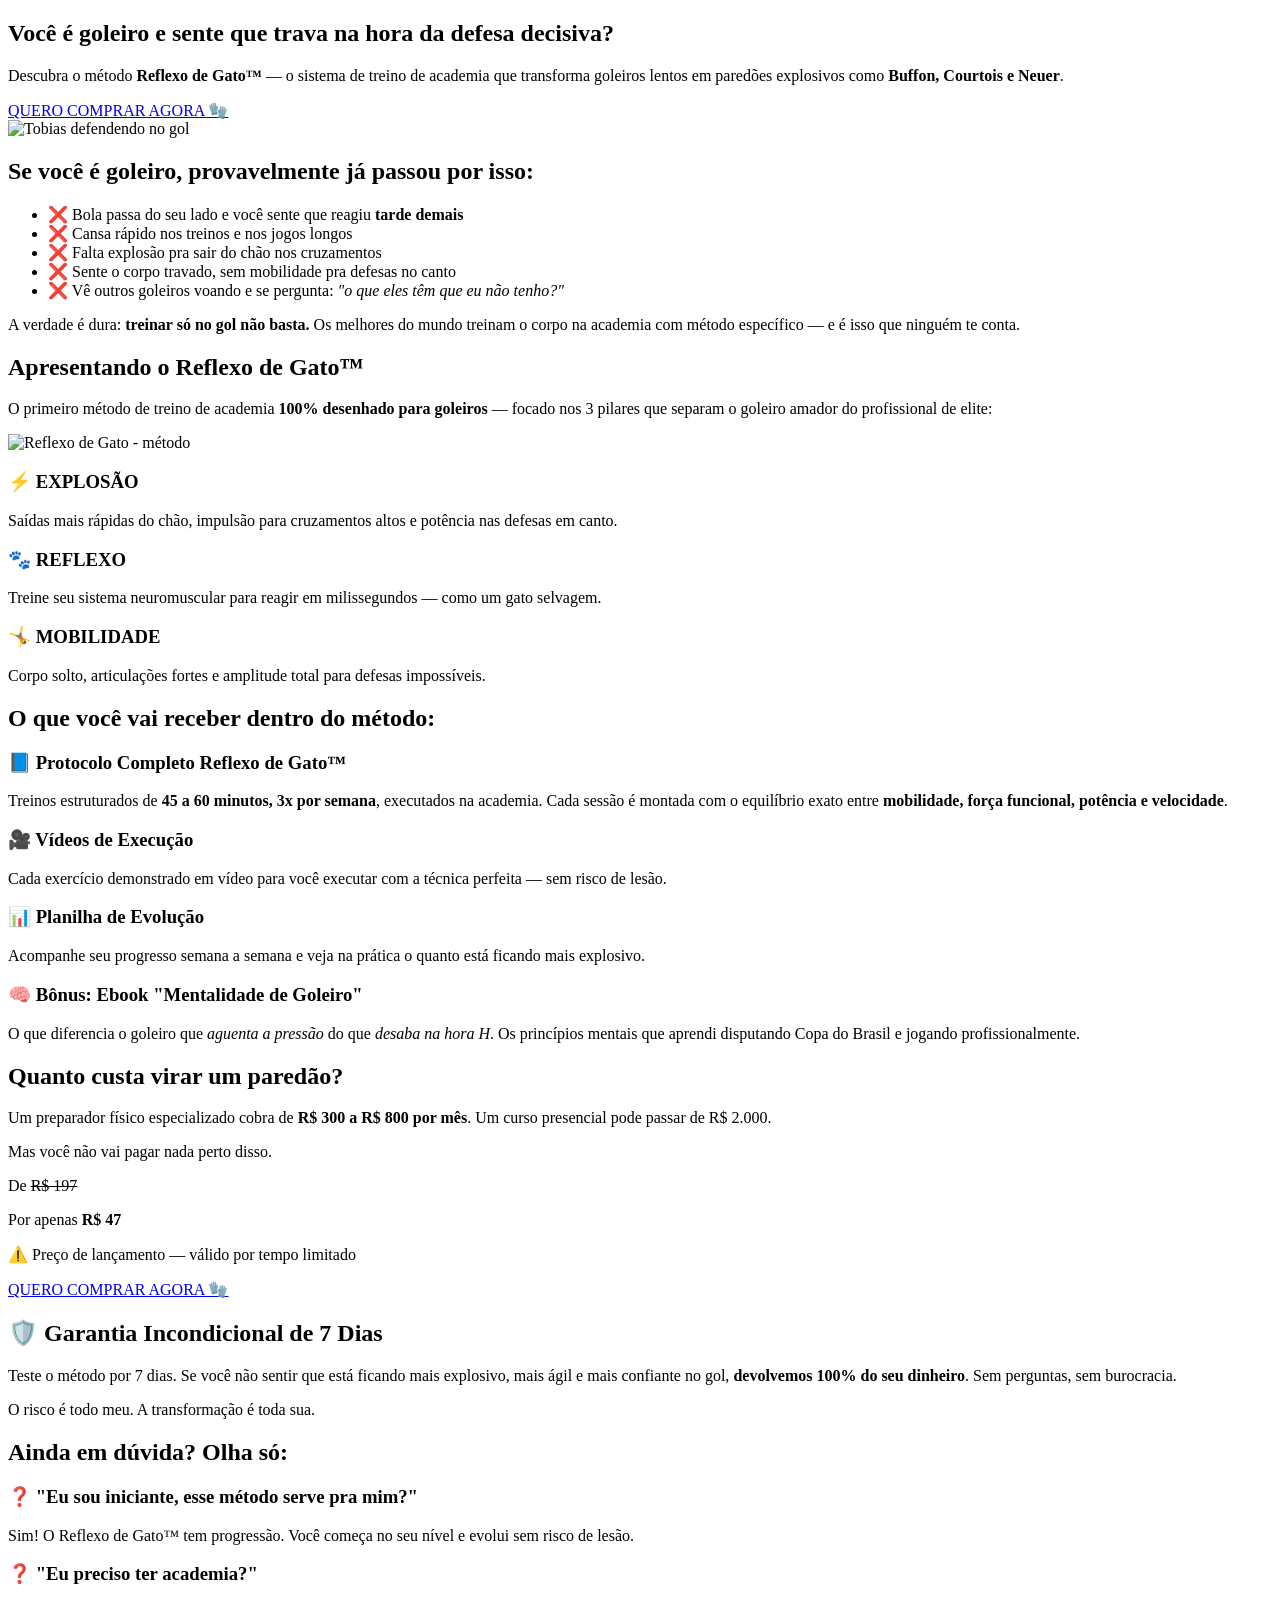
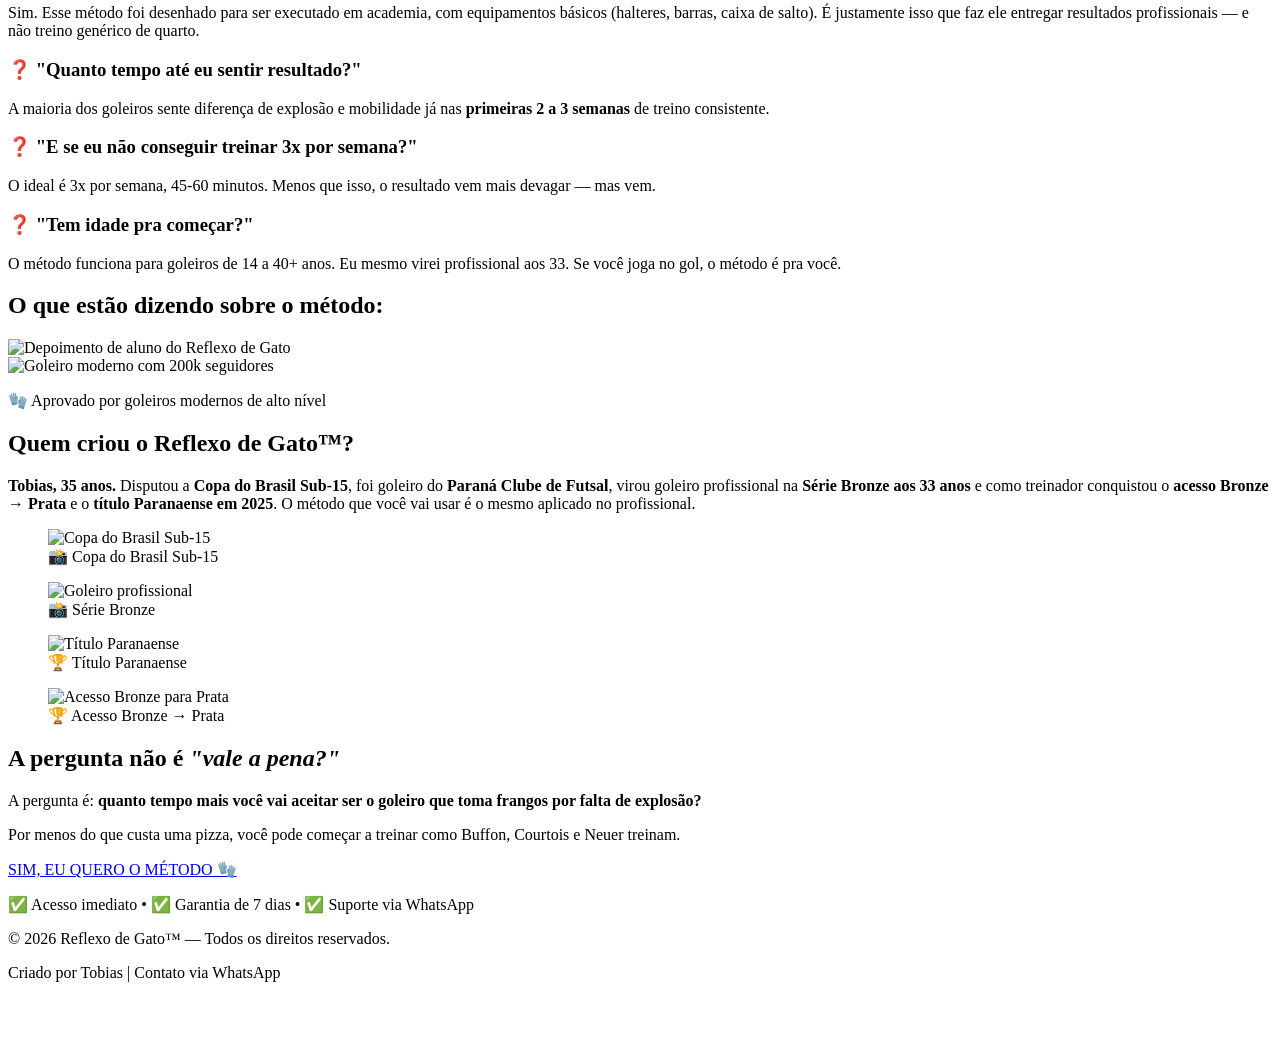
==== index.html @ d7099690 "Rename sitetobias/index.html to index.html" ====
<!DOCTYPE html>
<html lang="pt-BR">
<head>
    <meta charset="UTF-8">
    <meta name="viewport" content="width=device-width, initial-scale=1.0">

    <!-- ===== SEO BÁSICO ===== -->
    <title>Reflexo de Gato™ - Método para Goleiros</title>
    <meta name="description" content="Descubra o método Reflexo de Gato™ e transforme seu reflexo na hora da defesa. Treino para goleiros explosivos como Buffon, Courtois e Neuer. Comece agora!">
    <meta name="keywords" content="goleiro, treino de goleiro, reflexo de gato, defesa, futebol, treino para goleiros">
    <meta name="author" content="Tobias Goleiro">
    <link rel="canonical" href="https://tobiasgoleiro.com.br">

    <!-- ===== OPEN GRAPH (WhatsApp, Facebook, Instagram) ===== -->
    <meta property="og:type" content="website">
    <meta property="og:title" content="Você é goleiro e trava na hora da defesa decisiva?">
    <meta property="og:description" content="Método Reflexo de Gato™ — transforme goleiros lentos em paredões explosivos como Buffon, Courtois e Neuer.">
    <meta property="og:image" content="https://tobiasgoleiro.com.br/og-image.jpg">
    <meta property="og:url" content="https://tobiasgoleiro.com.br">
    <meta property="og:locale" content="pt_BR">

    <!-- ===== TWITTER CARD ===== -->
    <meta name="twitter:card" content="summary_large_image">
    <meta name="twitter:title" content="Você é goleiro e trava na hora da defesa decisiva?">
    <meta name="twitter:description" content="Método Reflexo de Gato™ — treino para goleiros explosivos.">
    <meta name="twitter:image" content="https://tobiasgoleiro.com.br/og-image.jpg">

    <!-- ===== ESTILO ===== -->
    <link rel="stylesheet" href="style.css">
</head>
<body>

    <!-- SEÇÃO 1: HERO / GANCHO PRINCIPAL -->
    <section class="hero">
        <div class="container">
            <div class="hero-conteudo">
                <div class="hero-texto">
                    <h1>Você é goleiro e sente que <span class="destaque">trava na hora da defesa decisiva?</span></h1>
                    <p class="subtitulo">Descubra o método <strong>Reflexo de Gato™</strong> — o sistema de treino de academia que transforma goleiros lentos em paredões explosivos como <strong>Buffon, Courtois e Neuer</strong>.</p>
                    <a href="#oferta" class="btn-cta-grande">QUERO COMPRAR AGORA 🧤</a>
                </div>
                <div class="hero-imagem">
                    <img src="imagens/tobiasdefendendo.jpg" alt="Tobias defendendo no gol" />
                </div>
            </div>
        </div>
    </section>

    <!-- SEÇÃO 2: DOR -->
    <section class="dor">
        <div class="container">
            <h2>Se você é goleiro, provavelmente já passou por isso:</h2>
            <ul class="lista-dor">
                <li>❌ Bola passa do seu lado e você sente que reagiu <strong>tarde demais</strong></li>
                <li>❌ Cansa rápido nos treinos e nos jogos longos</li>
                <li>❌ Falta explosão pra sair do chão nos cruzamentos</li>
                <li>❌ Sente o corpo travado, sem mobilidade pra defesas no canto</li>
                <li>❌ Vê outros goleiros voando e se pergunta: <em>"o que eles têm que eu não tenho?"</em></li>
            </ul>
            <p class="frase-impacto">A verdade é dura: <strong>treinar só no gol não basta.</strong> Os melhores do mundo treinam o corpo na academia com método específico — e é isso que ninguém te conta.</p>
        </div>
    </section>

    <!-- SEÇÃO 3: SOLUÇÃO / APRESENTAÇÃO DO MÉTODO -->
    <section class="solucao">
        <div class="container">
            <div class="solucao-grid">
                <div class="solucao-texto">
                    <h2>Apresentando o <span class="destaque">Reflexo de Gato™</span></h2>
                    <p class="lead">O primeiro método de treino de academia <strong>100% desenhado para goleiros</strong> — focado nos 3 pilares que separam o goleiro amador do profissional de elite:</p>
                </div>
                <div class="solucao-imagem">
                    <img src="imagens/reflexodegato.jpg" alt="Reflexo de Gato - método" />
                </div>
            </div>
            
            <div class="pilares">
                <div class="pilar">
                    <h3>⚡ EXPLOSÃO</h3>
                    <p>Saídas mais rápidas do chão, impulsão para cruzamentos altos e potência nas defesas em canto.</p>
                </div>
                <div class="pilar">
                    <h3>🐾 REFLEXO</h3>
                    <p>Treine seu sistema neuromuscular para reagir em milissegundos — como um gato selvagem.</p>
                </div>
                <div class="pilar">
                    <h3>🤸 MOBILIDADE</h3>
                    <p>Corpo solto, articulações fortes e amplitude total para defesas impossíveis.</p>
                </div>
            </div>
        </div>
    </section>

    <!-- SEÇÃO 4: O QUE VOCÊ VAI RECEBER -->
    <section class="oferta-conteudo">
        <div class="container">
            <h2>O que você vai receber dentro do método:</h2>
            <div class="lista-entrega">
                <div class="item-entrega">
                    <h3>📘 Protocolo Completo Reflexo de Gato™</h3>
                    <p>Treinos estruturados de <strong>45 a 60 minutos, 3x por semana</strong>, executados na academia. Cada sessão é montada com o equilíbrio exato entre <strong>mobilidade, força funcional, potência e velocidade</strong>.</p>
                </div>
                <div class="item-entrega">
                    <h3>🎥 Vídeos de Execução</h3>
                    <p>Cada exercício demonstrado em vídeo para você executar com a técnica perfeita — sem risco de lesão.</p>
                </div>
                <div class="item-entrega">
                    <h3>📊 Planilha de Evolução</h3>
                    <p>Acompanhe seu progresso semana a semana e veja na prática o quanto está ficando mais explosivo.</p>
                </div>
                <div class="item-entrega">
                    <h3>🧠 Bônus: Ebook "Mentalidade de Goleiro"</h3>
                    <p>O que diferencia o goleiro que <em>aguenta a pressão</em> do que <em>desaba na hora H</em>. Os princípios mentais que aprendi disputando Copa do Brasil e jogando profissionalmente.</p>
                </div>
            </div>
        </div>
    </section>

    <!-- SEÇÃO 5: OFERTA / PREÇO -->
    <section class="oferta" id="oferta">
        <div class="container">
            <h2>Quanto custa virar um <span class="destaque">paredão</span>?</h2>
            <p class="lead">Um preparador físico especializado cobra de <strong>R$ 300 a R$ 800 por mês</strong>. Um curso presencial pode passar de R$ 2.000.</p>
            <p class="lead">Mas você não vai pagar nada perto disso.</p>
            
            <div class="caixa-preco">
                <p class="preco-antigo">De <s>R$ 197</s></p>
                <p class="preco-atual">Por apenas <strong>R$ 47</strong></p>
                <p class="preco-detalhe">⚠️ Preço de lançamento — válido por tempo limitado</p>
                <a href="https://pay.hotmart.com/U105629103O?off=cwkll4um&checkoutMode=10" target="_blank" class="btn-cta-grande">QUERO COMPRAR AGORA 🧤</a>
            </div>
        </div>
    </section>

    <!-- SEÇÃO 6: GARANTIA -->
    <section class="garantia">
        <div class="container">
            <div class="selo-garantia">
                <h2>🛡️ Garantia Incondicional de 7 Dias</h2>
                <p>Teste o método por 7 dias. Se você não sentir que está ficando mais explosivo, mais ágil e mais confiante no gol, <strong>devolvemos 100% do seu dinheiro</strong>. Sem perguntas, sem burocracia.</p>
                <p class="frase-impacto">O risco é todo meu. A transformação é toda sua.</p>
            </div>
        </div>
    </section>

    <!-- SEÇÃO 7: OBJEÇÕES (FAQ) -->
    <section class="faq">
        <div class="container">
            <h2>Ainda em dúvida? Olha só:</h2>
            
            <div class="pergunta">
                <h3>❓ "Eu sou iniciante, esse método serve pra mim?"</h3>
                <p>Sim! O Reflexo de Gato™ tem progressão. Você começa no seu nível e evolui sem risco de lesão.</p>
            </div>

            <div class="pergunta">
                <h3>❓ "Eu preciso ter academia?"</h3>
                <p>Sim. Esse método foi desenhado para ser executado em academia, com equipamentos básicos (halteres, barras, caixa de salto). É justamente isso que faz ele entregar resultados profissionais — e não treino genérico de quarto.</p>
            </div>

            <div class="pergunta">
                <h3>❓ "Quanto tempo até eu sentir resultado?"</h3>
                <p>A maioria dos goleiros sente diferença de explosão e mobilidade já nas <strong>primeiras 2 a 3 semanas</strong> de treino consistente.</p>
            </div>

            <div class="pergunta">
                <h3>❓ "E se eu não conseguir treinar 3x por semana?"</h3>
                <p>O ideal é 3x por semana, 45-60 minutos. Menos que isso, o resultado vem mais devagar — mas vem.</p>
            </div>

            <div class="pergunta">
                <h3>❓ "Tem idade pra começar?"</h3>
                <p>O método funciona para goleiros de 14 a 40+ anos. Eu mesmo virei profissional aos 33. Se você joga no gol, o método é pra você.</p>
            </div>
        </div>
    </section>

    <!-- SEÇÃO 8: DEPOIMENTO -->
    <section class="depoimento">
        <div class="container">
            <h2>O que estão dizendo sobre o método:</h2>
            <div class="depoimento-imagem">
                <img src="imagens/depoimento.jpg" alt="Depoimento de aluno do Reflexo de Gato" />
            </div>

            <!-- GOLEIRO MODERNO (200k seguidores) -->
            <div class="goleiro-moderno">
                <img src="imagens/goleiromoderno.jpg" alt="Goleiro moderno com 200k seguidores" />
                <p class="goleiro-moderno-legenda">🧤 Aprovado por goleiros modernos de alto nível</p>
            </div>
        </div>
    </section>

    <!-- SEÇÃO 9: SOBRE (COMPACTO) -->
    <section class="sobre-compacto">
        <div class="container">
            <h2>Quem criou o <span class="destaque">Reflexo de Gato™</span>?</h2>
            <p class="lead-sobre">
                <strong>Tobias, 35 anos.</strong> Disputou a <strong>Copa do Brasil Sub-15</strong>, foi goleiro do 
                <strong>Paraná Clube de Futsal</strong>, virou goleiro profissional na <strong>Série Bronze aos 33 anos</strong> 
                e como treinador conquistou o <strong>acesso Bronze → Prata</strong> e o <strong>título Paranaense em 2025</strong>. 
                O método que você vai usar é o mesmo aplicado no profissional.
            </p>

            <div class="galeria-compacta">
                <figure>
                    <img src="imagens/copadobrasil.jpg" alt="Copa do Brasil Sub-15" />
                    <figcaption>📸 Copa do Brasil Sub-15</figcaption>
                </figure>
                <figure>
                    <img src="imagens/tobiasprofissional.jpg" alt="Goleiro profissional" />
                    <figcaption>📸 Série Bronze</figcaption>
                </figure>
                <figure>
                    <img src="imagens/tituloparanaensecomotreinador.jpg" alt="Título Paranaense" />
                    <figcaption>🏆 Título Paranaense</figcaption>
                </figure>
                <figure>
                    <img src="imagens/trofeuacesso.jpg" alt="Acesso Bronze para Prata" />
                    <figcaption>🏆 Acesso Bronze → Prata</figcaption>
                </figure>
            </div>
        </div>
    </section>

    <!-- SEÇÃO 10: CTA FINAL -->
    <section class="cta-final">
        <div class="container">
            <h2>A pergunta não é <em>"vale a pena?"</em></h2>
            <p class="lead">A pergunta é: <strong>quanto tempo mais você vai aceitar ser o goleiro que toma frangos por falta de explosão?</strong></p>
            <p class="lead">Por menos do que custa uma pizza, você pode começar a treinar como Buffon, Courtois e Neuer treinam.</p>
            <a href="https://pay.hotmart.com/U105629103O?off=cwkll4um&checkoutMode=10" target="_blank" class="btn-cta-grande">SIM, EU QUERO O MÉTODO 🧤</a>
            <p class="aviso-final">✅ Acesso imediato • ✅ Garantia de 7 dias • ✅ Suporte via WhatsApp</p>
        </div>
    </section>

    <!-- RODAPÉ -->
    <footer>
        <div class="container">
            <p>© 2026 Reflexo de Gato™ — Todos os direitos reservados.</p>
            <p>Criado por Tobias | Contato via WhatsApp</p>
        </div>
    </footer>

    <!-- BOTÃO FLUTUANTE WHATSAPP -->
    <a href="https://wa.me/5543996090846?text=Ol%C3%A1%20Tobias!%20Tenho%20interesse%20no%20m%C3%A9todo%20Reflexo%20de%20Gato%E2%84%A2%20e%20quero%20tirar%20uma%20d%C3%BAvida." target="_blank" class="whatsapp-flutuante" aria-label="Fale conosco no WhatsApp">
        <svg xmlns="http://www.w3.org/2000/svg" viewBox="0 0 24 24" width="32" height="32" fill="white">
            <path d="M12.04 2c-5.46 0-9.91 4.45-9.91 9.91 0 1.75.46 3.45 1.32 4.95L2.05 22l5.25-1.38c1.45.79 3.08 1.21 4.74 1.21 5.46 0 9.91-4.45 9.91-9.91 0-2.65-1.03-5.14-2.9-7.01A9.816 9.816 0 0 0 12.04 2m.01 1.67c2.2 0 4.26.86 5.82 2.42a8.225 8.225 0 0 1 2.41 5.83c0 4.54-3.7 8.23-8.24 8.23-1.48 0-2.93-.39-4.19-1.15l-.3-.17-3.12.82.83-3.04-.2-.32a8.188 8.188 0 0 1-1.26-4.38c.01-4.54 3.7-8.24 8.25-8.24M8.53 7.33c-.16 0-.43.06-.66.31-.22.25-.87.86-.87 2.07 0 1.22.89 2.39 1 2.56.14.17 1.76 2.67 4.25 3.73.59.27 1.05.42 1.41.53.59.19 1.13.16 1.56.1.48-.07 1.46-.6 1.67-1.18.21-.58.21-1.07.15-1.18-.07-.1-.23-.16-.48-.27-.25-.14-1.47-.74-1.69-.82-.23-.08-.37-.12-.56.12-.16.25-.64.81-.78.97-.15.17-.29.19-.53.07-.26-.13-1.06-.39-2-1.23-.74-.66-1.23-1.47-1.38-1.72-.12-.24-.01-.39.11-.5.11-.11.27-.29.37-.44.13-.14.17-.25.25-.41.08-.17.04-.31-.02-.43-.06-.11-.56-1.35-.77-1.84-.2-.48-.4-.42-.56-.43-.14 0-.3-.01-.47-.01z"/>
        </svg>
    </a>

    <script src="script.js"></script>
</body>
</html>
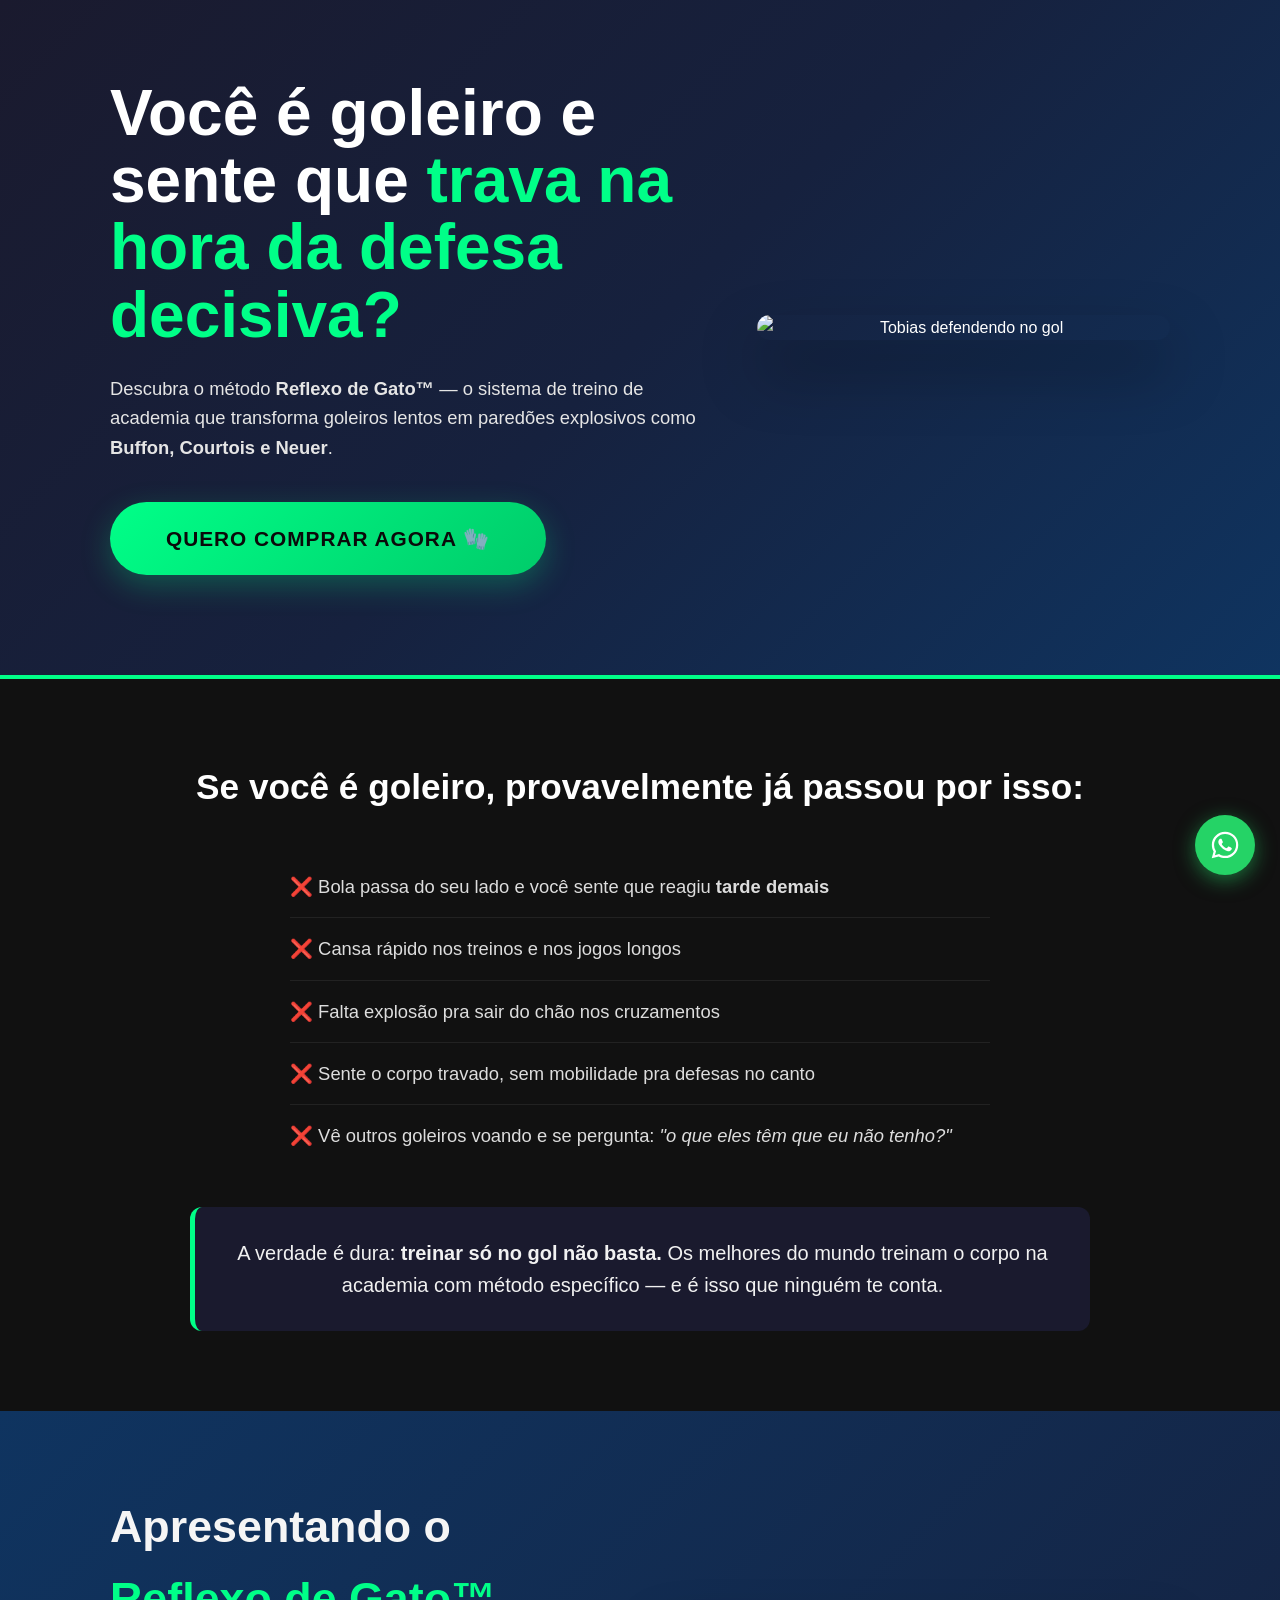
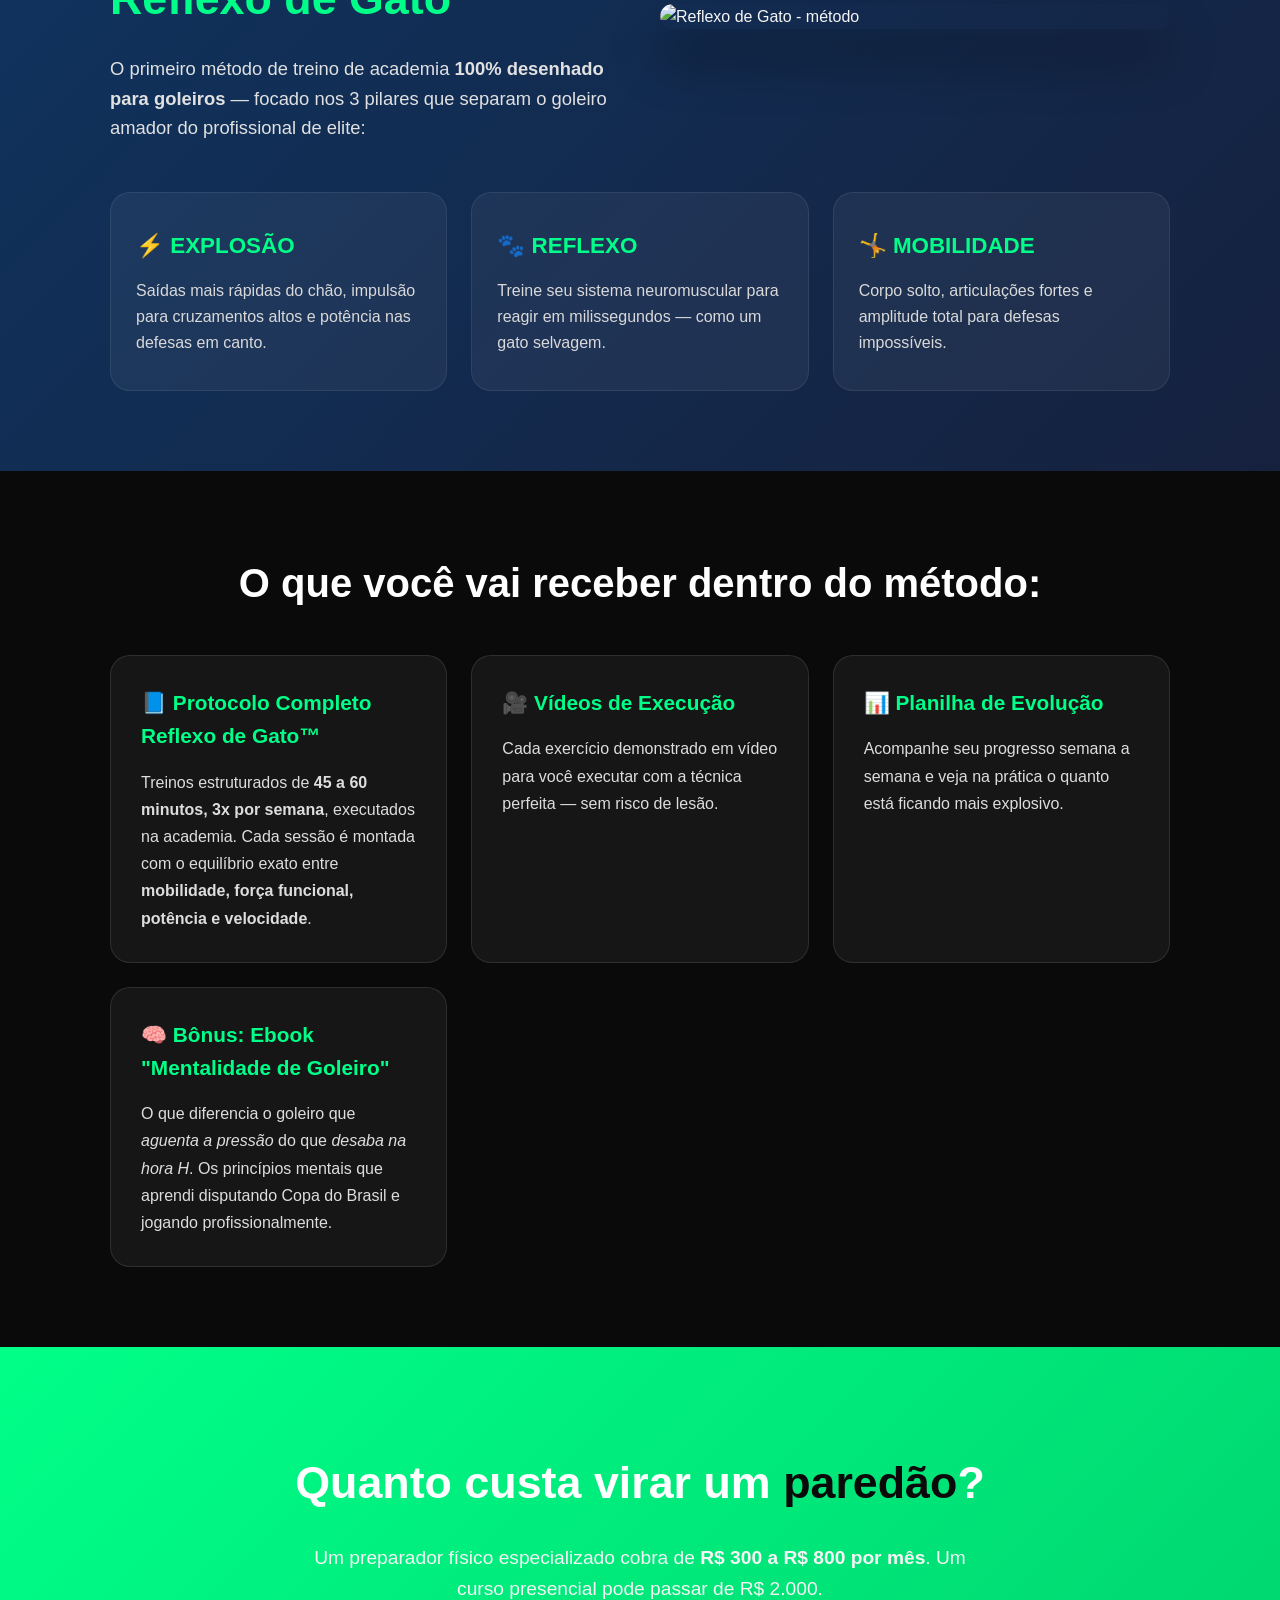
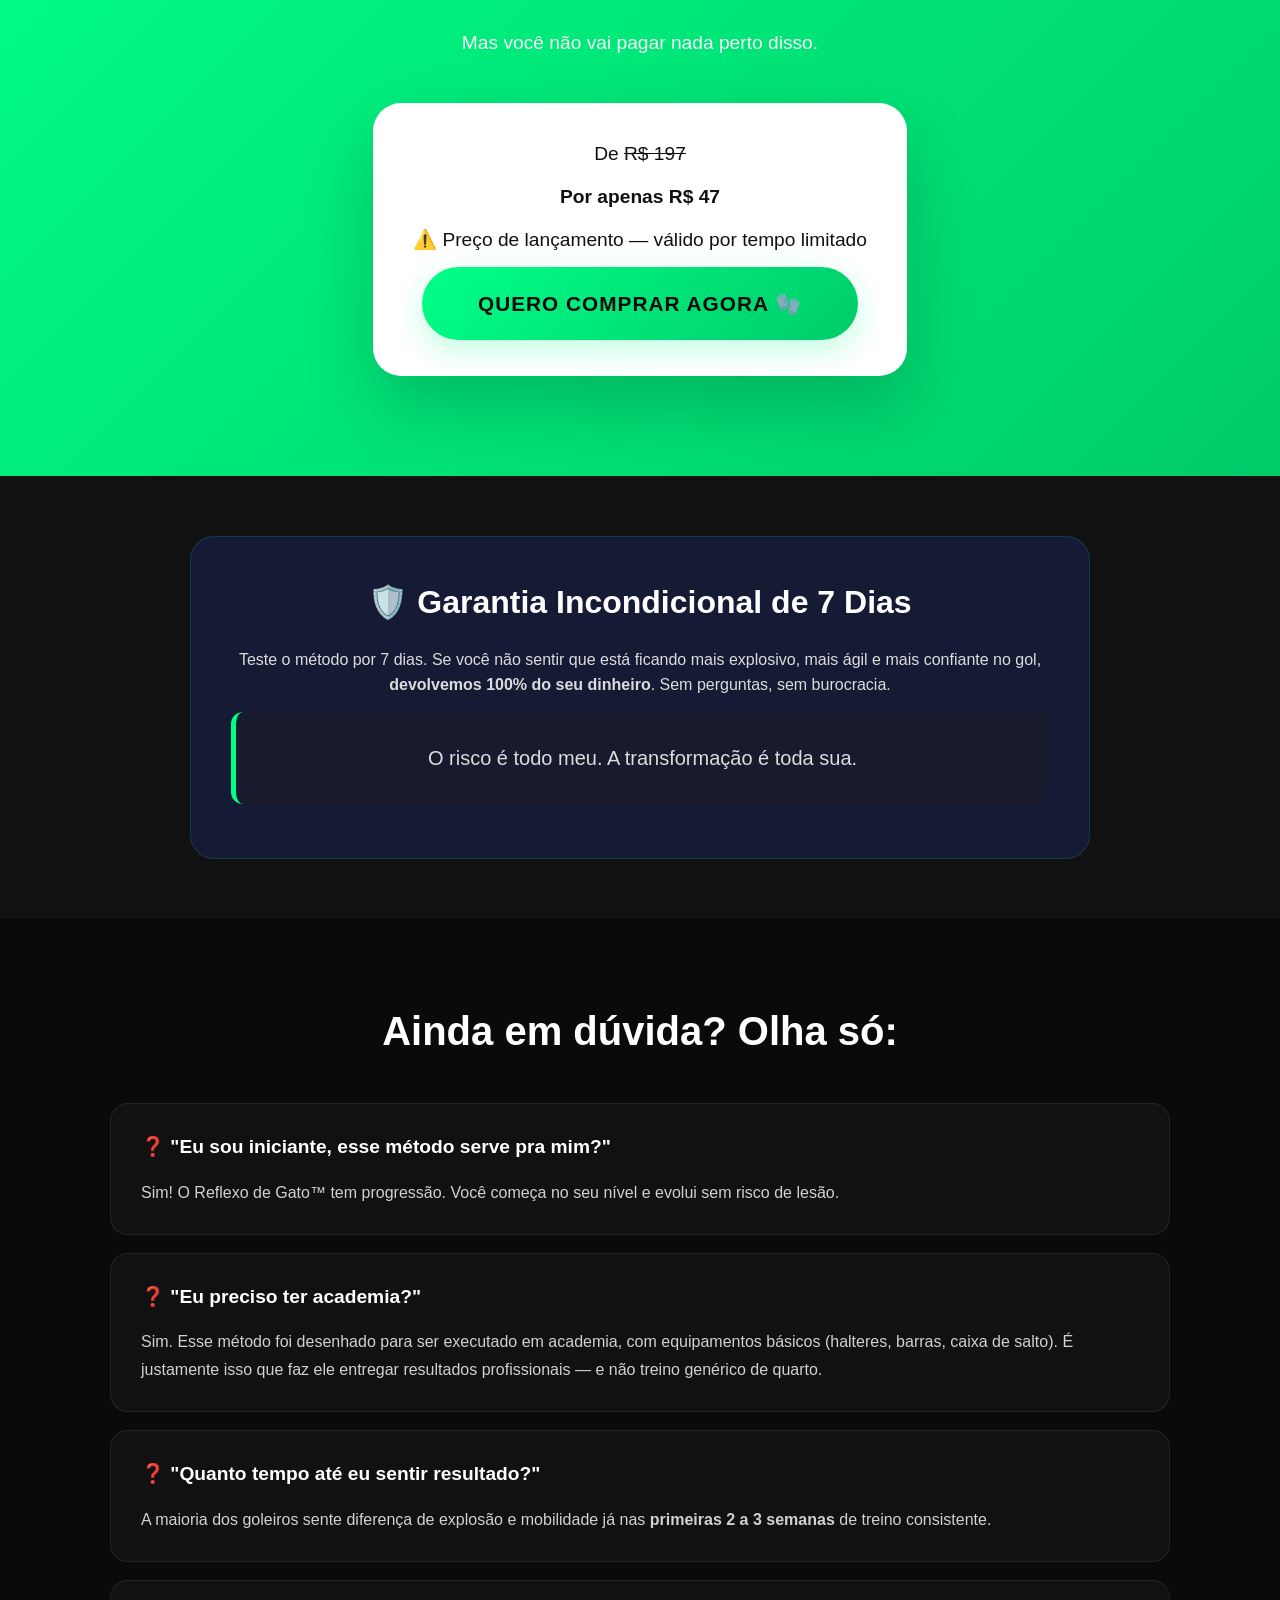
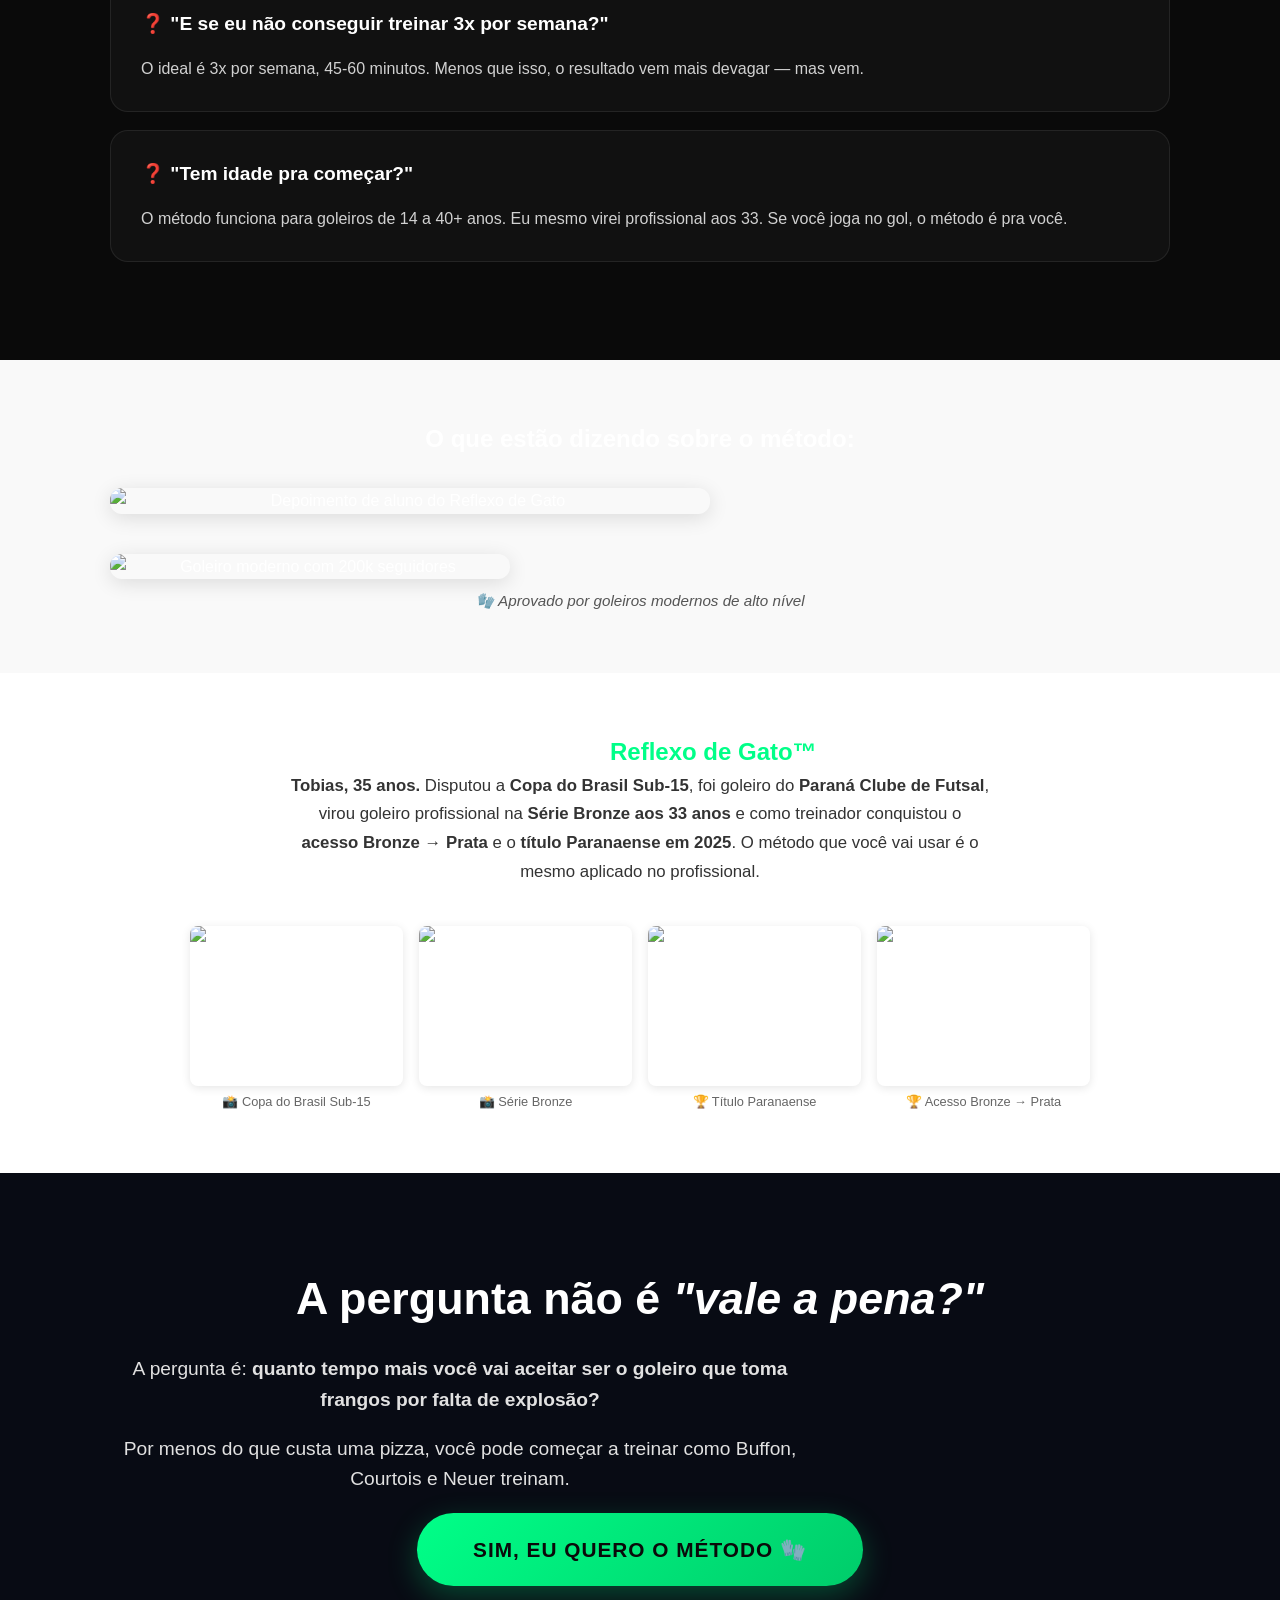
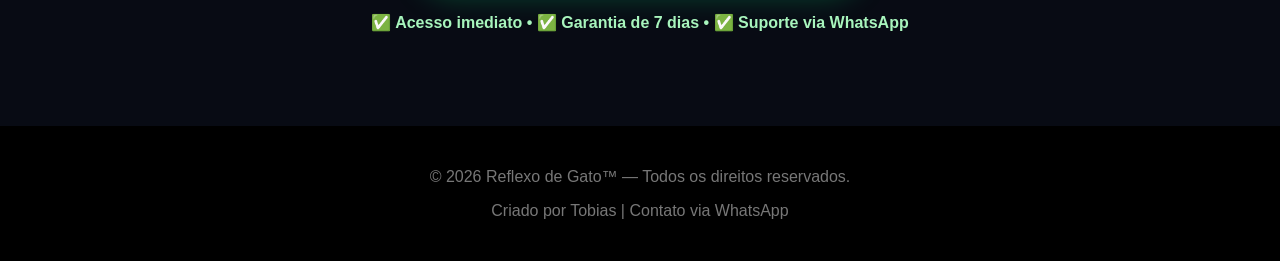
==== commit a9b2a414: "Fix HTML encoding issues in index.html" ====
--- a/index.html
+++ b/index.html
@@ -40,7 +40,7 @@
                     <a href="#oferta" class="btn-cta-grande">QUERO COMPRAR AGORA 🧤</a>
                 </div>
                 <div class="hero-imagem">
-                    <img src="imagens/tobiasdefendendo.jpg" alt="Tobias defendendo no gol" />
+                    <img src="./imagens/tobiasdefendendo.jpg" alt="Tobias defendendo no gol" />
                 </div>
             </div>
         </div>
@@ -70,7 +70,7 @@
                     <p class="lead">O primeiro método de treino de academia <strong>100% desenhado para goleiros</strong> — focado nos 3 pilares que separam o goleiro amador do profissional de elite:</p>
                 </div>
                 <div class="solucao-imagem">
-                    <img src="imagens/reflexodegato.jpg" alt="Reflexo de Gato - método" />
+                    <img src="./imagens/reflexodegato.jpg" alt="Reflexo de Gato - método" />
                 </div>
             </div>
             
@@ -180,12 +180,12 @@
         <div class="container">
             <h2>O que estão dizendo sobre o método:</h2>
             <div class="depoimento-imagem">
-                <img src="imagens/depoimento.jpg" alt="Depoimento de aluno do Reflexo de Gato" />
+                <img src="./imagens/depoimento.jpg" alt="Depoimento de aluno do Reflexo de Gato" />
             </div>
 
             <!-- GOLEIRO MODERNO (200k seguidores) -->
             <div class="goleiro-moderno">
-                <img src="imagens/goleiromoderno.jpg" alt="Goleiro moderno com 200k seguidores" />
+                <img src="./imagens/goleiromoderno.jpg" alt="Goleiro moderno com 200k seguidores" />
                 <p class="goleiro-moderno-legenda">🧤 Aprovado por goleiros modernos de alto nível</p>
             </div>
         </div>
@@ -204,19 +204,19 @@
 
             <div class="galeria-compacta">
                 <figure>
-                    <img src="imagens/copadobrasil.jpg" alt="Copa do Brasil Sub-15" />
+                    <img src="./imagens/copadobrasil.jpg" alt="Copa do Brasil Sub-15" />
                     <figcaption>📸 Copa do Brasil Sub-15</figcaption>
                 </figure>
                 <figure>
-                    <img src="imagens/tobiasprofissional.jpg" alt="Goleiro profissional" />
+                    <img src="./imagens/tobiasprofissional.jpg" alt="Goleiro profissional" />
                     <figcaption>📸 Série Bronze</figcaption>
                 </figure>
                 <figure>
-                    <img src="imagens/tituloparanaensecomotreinador.jpg" alt="Título Paranaense" />
+                    <img src="./imagens/tituloparanaensecomotreinador.jpg" alt="Título Paranaense" />
                     <figcaption>🏆 Título Paranaense</figcaption>
                 </figure>
                 <figure>
-                    <img src="imagens/trofeuacesso.jpg" alt="Acesso Bronze para Prata" />
+                    <img src="./imagens/trofeuacesso.jpg" alt="Acesso Bronze para Prata" />
                     <figcaption>🏆 Acesso Bronze → Prata</figcaption>
                 </figure>
             </div>
@@ -252,3 +252,5 @@
     <script src="script.js"></script>
 </body>
 </html>
+</body>
+</html>
--- a/style.css
+++ b/style.css
@@ -0,0 +1,946 @@
+/* RESET E BASE */
+* {
+    margin: 0;
+    padding: 0;
+    box-sizing: border-box;
+}
+
+html {
+    scroll-behavior: smooth;
+}
+
+body {
+    font-family: 'Segoe UI', Tahoma, Geneva, Verdana, sans-serif;
+    line-height: 1.6;
+    color: #ffffff;
+    background: #0a0a0a;
+}
+
+img {
+    max-width: 100%;
+    display: block;
+}
+
+.container {
+    max-width: 1100px;
+    margin: 0 auto;
+    padding: 0 20px;
+}
+
+.destaque {
+    color: #00ff88;
+}
+
+.lead,
+.lead-sobre,
+.subtitulo,
+.frase-impacto,
+.oferta-texto {
+    color: #e0e0e0;
+}
+
+a {
+    color: inherit;
+}
+
+/* HERO */
+.hero {
+    background: linear-gradient(135deg, #1a1a2e 0%, #16213e 50%, #0f3460 100%);
+    padding: 80px 0 100px;
+    border-bottom: 4px solid #00ff88;
+}
+
+.hero-conteudo {
+    display: grid;
+    grid-template-columns: 1.25fr 0.85fr;
+    gap: 40px;
+    align-items: center;
+}
+
+.hero-texto {
+    text-align: left;
+}
+
+.hero h1 {
+    font-size: clamp(2.5rem, 5vw, 4.5rem);
+    margin-bottom: 25px;
+    line-height: 1.05;
+    font-weight: 800;
+}
+
+.subtitulo {
+    font-size: 1.15rem;
+    margin-bottom: 40px;
+    max-width: 760px;
+    color: #e5e5e5;
+}
+
+.hero-imagem {
+    text-align: center;
+}
+
+.hero-imagem img {
+    border-radius: 24px;
+    box-shadow: 0 30px 60px rgba(0, 0, 0, 0.35);
+}
+
+.btn-cta,
+.btn-cta-grande {
+    display: inline-block;
+    background: linear-gradient(135deg, #00ff88 0%, #00cc6a 100%);
+    color: #0a0a0a;
+    padding: 18px 48px;
+    font-size: 1.15rem;
+    font-weight: 800;
+    text-decoration: none;
+    border-radius: 50px;
+    text-transform: uppercase;
+    letter-spacing: 1px;
+    transition: transform 0.3s ease, box-shadow 0.3s ease;
+    box-shadow: 0 10px 30px rgba(0, 255, 136, 0.25);
+}
+
+.btn-cta:hover,
+.btn-cta-grande:hover {
+    transform: translateY(-3px);
+    box-shadow: 0 15px 40px rgba(0, 255, 136, 0.4);
+}
+
+.btn-cta-grande {
+    font-size: 1.3rem;
+    padding: 20px 56px;
+}
+
+/* DOR */
+.dor {
+    background: #111;
+    padding: 80px 0;
+}
+
+.dor h2 {
+    font-size: 2.2rem;
+    text-align: center;
+    margin-bottom: 40px;
+    color: #ffffff;
+}
+
+.lista-dor {
+    list-style: none;
+    max-width: 700px;
+    margin: 0 auto 40px;
+    color: #ddd;
+}
+
+.lista-dor li {
+    font-size: 1.15rem;
+    padding: 16px 0;
+    border-bottom: 1px solid #222;
+}
+
+.lista-dor li:last-child {
+    border-bottom: none;
+}
+
+.frase-impacto {
+    text-align: center;
+    font-size: 1.25rem;
+    background: #1a1a2e;
+    padding: 30px;
+    border-left: 5px solid #00ff88;
+    border-radius: 12px;
+    max-width: 900px;
+    margin: 0 auto;
+    color: #f1f1f1;
+}
+
+/* SOLUÇÃO */
+.solucao {
+    background: linear-gradient(135deg, #0f3460 0%, #16213e 100%);
+    padding: 80px 0;
+    color: #f5f5f5;
+}
+
+.solucao-grid {
+    display: grid;
+    grid-template-columns: 1fr 1fr;
+    gap: 40px;
+    align-items: center;
+    margin-bottom: 50px;
+}
+
+.solucao-texto h2 {
+    font-size: 2.8rem;
+    margin-bottom: 20px;
+}
+
+.lead {
+    font-size: 1.15rem;
+    max-width: 700px;
+    color: #e1e1e1;
+}
+
+.oferta .lead {
+    margin: 0 auto 24px;
+    text-align: center;
+}
+
+.oferta .lead:last-of-type {
+    margin-bottom: 44px;
+}
+
+.solucao-imagem img {
+    border-radius: 24px;
+    box-shadow: 0 30px 50px rgba(0, 0, 0, 0.35);
+}
+
+.pilares {
+    display: grid;
+    grid-template-columns: repeat(auto-fit, minmax(240px, 1fr));
+    gap: 24px;
+}
+
+.pilar {
+    background: rgba(255, 255, 255, 0.05);
+    padding: 35px 25px;
+    border-radius: 20px;
+    border: 1px solid rgba(255, 255, 255, 0.08);
+    transition: transform 0.3s ease, border-color 0.3s ease;
+}
+
+.pilar:hover {
+    transform: translateY(-8px);
+    border-color: #00ff88;
+}
+
+.pilar h3 {
+    font-size: 1.4rem;
+    color: #00ff88;
+    margin-bottom: 14px;
+}
+
+.pilar p {
+    color: #d9d9d9;
+    font-size: 1rem;
+}
+
+/* SOBRE */
+.sobre {
+    padding: 80px 0;
+}
+
+.sobre h2 {
+    font-size: 2.5rem;
+    text-align: center;
+    margin-bottom: 40px;
+}
+
+.sobre-topo {
+    display: grid;
+    grid-template-columns: 200px 1fr;
+    gap: 26px;
+    align-items: center;
+    margin-bottom: 40px;
+}
+
+.foto-perfil {
+    width: 100%;
+    border-radius: 22px;
+    box-shadow: 0 25px 50px rgba(0, 0, 0, 0.25);
+}
+
+.lead-sobre {
+    font-size: 1.2rem;
+    color: #e5e5e5;
+}
+
+.sobre p {
+    color: #e0e0e0;
+    margin-bottom: 26px;
+    font-size: 1rem;
+}
+
+.foto-contexto {
+    margin-bottom: 24px;
+    max-width: 540px;
+    margin-left: auto;
+    margin-right: auto;
+}
+
+.foto-contexto img {
+    width: 100%;
+    max-width: 540px;
+    display: block;
+    border-radius: 16px;
+}
+
+.foto-contexto figcaption {
+    margin-top: 10px;
+    color: #bbb;
+    font-size: 0.95rem;
+    text-align: center;
+}
+
+.galeria-varzea {
+    display: grid;
+    grid-template-columns: repeat(auto-fit, minmax(240px, 1fr));
+    gap: 20px;
+    margin-top: 20px;
+}
+
+/* AUTORIDADE */
+.autoridade-treinador {
+    background: #0f1630;
+    padding: 80px 0;
+}
+
+.treinador-grid {
+    display: grid;
+    grid-template-columns: 1fr 1fr;
+    gap: 40px;
+    align-items: center;
+}
+
+.treinador-imagem img {
+    border-radius: 24px;
+    box-shadow: 0 25px 50px rgba(0, 0, 0, 0.3);
+}
+
+.treinador-texto h2 {
+    font-size: 2.5rem;
+    line-height: 1.1;
+    margin-bottom: 20px;
+}
+
+.treinador-texto p {
+    font-size: 1.1rem;
+    color: #e3e3e3;
+}
+
+/* OFERTA CONTEÚDO */
+.oferta-conteudo {
+    padding: 80px 0;
+}
+
+.oferta-conteudo h2 {
+    font-size: 2.5rem;
+    text-align: center;
+    margin-bottom: 40px;
+}
+
+.lista-entrega {
+    display: grid;
+    grid-template-columns: repeat(auto-fit, minmax(260px, 1fr));
+    gap: 24px;
+}
+
+.item-entrega {
+    background: rgba(255, 255, 255, 0.05);
+    padding: 30px;
+    border-radius: 20px;
+    border: 1px solid rgba(255, 255, 255, 0.1);
+}
+
+.item-entrega h3 {
+    font-size: 1.3rem;
+    margin-bottom: 16px;
+    color: #00ff88;
+}
+
+.item-entrega p {
+    color: #ddd;
+    line-height: 1.7;
+}
+
+/* OFERTA */
+.oferta {
+    background: linear-gradient(135deg, #00ff88 0%, #00cc6a 100%);
+    padding: 100px 0;
+    text-align: center;
+    color: #ffffff;
+}
+
+.oferta h2 {
+    font-size: 2.8rem;
+    margin-bottom: 24px;
+    color: #ffffff;
+}
+
+.oferta .destaque {
+    color: #0a0a0a;
+}
+
+.oferta p {
+    font-size: 1.2rem;
+    color: #f5f5f5;
+    margin-bottom: 18px;
+    text-align: center;
+}
+
+.caixa-preco {
+    display: inline-flex;
+    flex-direction: column;
+    align-items: center;
+    gap: 12px;
+    background: #ffffff;
+    color: #0a0a0a;
+    padding: 36px 40px;
+    border-radius: 28px;
+    box-shadow: 0 30px 70px rgba(0, 0, 0, 0.18);
+    text-align: center;
+}
+
+.caixa-preco p {
+    color: #111;
+    margin: 0;
+    text-align: center;
+}
+
+.preco-antigo {
+    font-size: 1rem;
+    color: #555;
+}
+
+.preco-atual {
+    font-size: 2.5rem;
+    font-weight: 800;
+    color: #111;
+}
+
+.preco-detalhe {
+    font-size: 0.95rem;
+    color: #444;
+}
+
+.garantia {
+    padding: 60px 0;
+    background: #111;
+}
+
+.selo-garantia {
+    max-width: 900px;
+    margin: 0 auto;
+    text-align: center;
+    background: #161b35;
+    padding: 40px;
+    border-radius: 24px;
+    border: 1px solid rgba(0, 255, 136, 0.14);
+}
+
+.selo-garantia h2 {
+    font-size: 2rem;
+    margin-bottom: 18px;
+}
+
+.selo-garantia p {
+    color: #dcdcdc;
+    margin-bottom: 14px;
+}
+
+/* FAQ */
+.faq {
+    padding: 80px 0;
+}
+
+.faq h2 {
+    font-size: 2.5rem;
+    margin-bottom: 40px;
+    text-align: center;
+}
+
+.pergunta {
+    background: #111;
+    padding: 28px 30px;
+    border-radius: 18px;
+    margin-bottom: 18px;
+    border: 1px solid rgba(255, 255, 255, 0.08);
+}
+
+.pergunta h3 {
+    font-size: 1.2rem;
+    margin-bottom: 16px;
+    color: #ffffff;
+}
+
+.pergunta p {
+    color: #d1d1d1;
+    line-height: 1.7;
+}
+
+/* CTA FINAL */
+.cta-final {
+    background: #080b14;
+    padding: 90px 0;
+    text-align: center;
+}
+
+.foto-conquista img {
+    border-radius: 22px;
+    margin: 0 auto 30px;
+    box-shadow: 0 30px 60px rgba(0, 0, 0, 0.35);
+}
+
+.cta-final h2 {
+    font-size: 2.8rem;
+    margin-bottom: 20px;
+}
+
+.cta-final .lead {
+    font-size: 1.2rem;
+    margin-bottom: 18px;
+}
+
+.aviso-final {
+    margin-top: 24px;
+    color: #a8f5bd;
+    font-weight: 700;
+}
+
+footer {
+    background: #000;
+    padding: 30px 0;
+    text-align: center;
+    color: #777;
+}
+
+footer p {
+    margin: 8px 0;
+}
+
+.whatsapp-flutuante {
+    position: fixed;
+    right: 20px;
+    bottom: 20px;
+    width: 58px;
+    height: 58px;
+    background: #25d366;
+    border-radius: 50%;
+    display: grid;
+    place-items: center;
+    box-shadow: 0 20px 40px rgba(0, 0, 0, 0.25);
+    text-decoration: none;
+    z-index: 1000;
+}
+
+.whatsapp-flutuante:hover {
+    transform: translateY(-2px);
+}
+
+@media (max-width: 980px) {
+    .hero-conteudo,
+    .solucao-grid,
+    .sobre-topo,
+    .treinador-grid,
+    .galeria-varzea {
+        grid-template-columns: 1fr;
+    }
+
+    .hero {
+        padding: 60px 0 80px;
+    }
+
+    .container {
+        padding: 0 18px;
+    }
+}
+
+@media (max-width: 600px) {
+    .hero h1,
+    .solucao-texto h2,
+    .sobre h2,
+    .treinador-texto h2,
+    .cta-final h2 {
+        font-size: 2rem;
+    }
+
+    .btn-cta-grande {
+        width: 100%;
+        padding: 18px 0;
+    }
+
+    .cta-final {
+        padding: 60px 0;
+    }
+}
+
+
+/* RESPONSIVO MOBILE */
+@media (max-width: 768px) {
+    .hero h1 {
+        font-size: 2rem;
+    }
+    
+    .subtitulo {
+        font-size: 1.1rem;
+    }
+    
+    .btn-cta, .btn-cta-grande {
+        padding: 18px 35px;
+        font-size: 1.1rem;
+    }
+    
+    .btn-cta-grande {
+        font-size: 1.2rem;
+    }
+    
+    .dores h2, .metodo h2, .prova-social h2 {
+        font-size: 1.7rem;
+    }
+    
+    .oferta h2 {
+        font-size: 2rem;
+    }
+    
+    .lista-dores li {
+        font-size: 1rem;
+    }
+}
+e/* 
+BOTÃO FLUTUANTE WHATSAPP */
+.whatsapp-flutuante {
+    position: fixed;
+    bottom: 25px;
+    right: 25px;
+    background: #25D366;
+    width: 60px;
+    height: 60px;
+    border-radius: 50%;
+    display: flex;
+    align-items: center;
+    justify-content: center;
+    box-shadow: 0 5px 20px rgba(37, 211, 102, 0.5);
+    z-index: 9999;
+    transition: all 0.3s ease;
+    animation: pulse-whats 2s infinite;
+}
+
+.whatsapp-flutuante:hover {
+    transform: scale(1.1);
+    box-shadow: 0 8px 25px rgba(37, 211, 102, 0.7);
+}
+
+@keyframes pulse-whats {
+    0% { box-shadow: 0 0 0 0 rgba(37, 211, 102, 0.6); }
+    70% { box-shadow: 0 0 0 15px rgba(37, 211, 102, 0); }
+    100% { box-shadow: 0 0 0 0 rgba(37, 211, 102, 0); }
+}
+
+@media(max-width: 768px) {
+    .whatsapp-flutuante {
+        width: 55px;
+        height: 55px;
+        bottom: 20px;
+        right: 20px;
+    }
+}
+/* BOTÃO FLUTUANTE WHATSAPP */
+.whatsapp-flutuante {
+    position: fixed;
+    bottom: 25px;
+    right: 25px;
+    background: #25D366;
+    width: 60px;
+    height: 60px;
+    border-radius: 50%;
+    display: flex;
+    align-items: center;
+    justify-content: center;
+    box-shadow: 0 5px 20px rgba(37, 211, 102, 0.5);
+    z-index: 9999;
+    transition: all 0.3s ease;
+    animation: pulse-whats 2s infinite;
+    text-decoration: none;
+}
+
+.whatsapp-flutuante:hover {
+    transform: scale(1.1);
+    box-shadow: 0 8px 25px rgba(37, 211, 102, 0.7);
+}
+
+@keyframes pulse-whats {
+    0% { box-shadow: 0 0 0 0 rgba(37, 211, 102, 0.6); }
+    70% { box-shadow: 0 0 0 15px rgba(37, 211, 102, 0); }
+    100% { box-shadow: 0 0 0 0 rgba(37, 211, 102, 0); }
+}
+
+@media(max-width: 768px) {
+    .whatsapp-flutuante {
+        width: 55px;
+        height: 55px;
+        bottom: 20px;
+        right: 20px;
+    }
+}
+/* BOTÃO FLUTUANTE WHATSAPP */
+.whatsapp-flutuante {
+    position: fixed;
+    bottom: 25px;
+    right: 25px;
+    background: #25D366;
+    width: 60px;
+    height: 60px;
+    border-radius: 50%;
+    display: flex;
+    align-items: center;
+    justify-content: center;
+    box-shadow: 0 5px 20px rgba(37, 211, 102, 0.5);
+    z-index: 9999;
+    transition: all 0.3s ease;
+    animation: pulse-whats 2s infinite;
+    text-decoration: none;
+}
+
+.whatsapp-flutuante:hover {
+    transform: scale(1.1);
+    box-shadow: 0 8px 25px rgba(37, 211, 102, 0.7);
+}
+
+@keyframes pulse-whats {
+    0% { box-shadow: 0 0 0 0 rgba(37, 211, 102, 0.6); }
+    70% { box-shadow: 0 0 0 15px rgba(37, 211, 102, 0); }
+    100% { box-shadow: 0 0 0 0 rgba(37, 211, 102, 0); }
+}
+
+@media(max-width: 768px) {
+    .whatsapp-flutuante {
+        width: 55px;
+        height: 55px;
+        bottom: 20px;
+        right: 20px;
+    }
+}
+/* BOTÃO FLUTUANTE WHATSAPP */
+.whatsapp-flutuante {
+    position: fixed;
+    bottom: 25px;
+    right: 25px;
+    background: #25D366;
+    width: 60px;
+    height: 60px;
+    border-radius: 50%;
+    display: flex;
+    align-items: center;
+    justify-content: center;
+    box-shadow: 0 5px 20px rgba(37, 211, 102, 0.5);
+    z-index: 9999;
+    transition: all 0.3s ease;
+    animation: pulse-whats 2s infinite;
+    text-decoration: none;
+}
+
+.whatsapp-flutuante:hover {
+    transform: scale(1.1);
+    box-shadow: 0 8px 25px rgba(37, 211, 102, 0.7);
+}
+
+@keyframes pulse-whats {
+    0% { box-shadow: 0 0 0 0 rgba(37, 211, 102, 0.6); }
+    70% { box-shadow: 0 0 0 15px rgba(37, 211, 102, 0); }
+    100% { box-shadow: 0 0 0 0 rgba(37, 211, 102, 0); }
+}
+
+@media(max-width: 768px) {
+    .whatsapp-flutuante {
+        width: 55px;
+        height: 55px;
+        bottom: 20px;
+        right: 20px;
+    }
+}
+/* BOTÃO FLUTUANTE WHATSAPP */
+.whatsapp-flutuante {
+    position: fixed;
+    bottom: 25px;
+    right: 25px;
+    background: #25D366;
+    width: 60px;
+    height: 60px;
+    border-radius: 50%;
+    display: flex;
+    align-items: center;
+    justify-content: center;
+    box-shadow: 0 5px 20px rgba(37, 211, 102, 0.5);
+    z-index: 9999;
+    transition: all 0.3s ease;
+    animation: pulse-whats 2s infinite;
+    text-decoration: none;
+}
+
+.whatsapp-flutuante:hover {
+    transform: scale(1.1);
+    box-shadow: 0 8px 25px rgba(37, 211, 102, 0.7);
+}
+
+@keyframes pulse-whats {
+    0% { box-shadow: 0 0 0 0 rgba(37, 211, 102, 0.6); }
+    70% { box-shadow: 0 0 0 15px rgba(37, 211, 102, 0); }
+    100% { box-shadow: 0 0 0 0 rgba(37, 211, 102, 0); }
+}
+
+@media(max-width: 768px) {
+    .whatsapp-flutuante {
+        width: 55px;
+        height: 55px;
+        bottom: 20px;
+        right: 20px;
+    }
+}
+/* BOTÃO FLUTUANTE WHATSAPP */
+.whatsapp-flutuante {
+    position: fixed;
+    bottom: 25px;
+    right: 25px;
+    background: #25D366;
+    width: 60px;
+    height: 60px;
+    border-radius: 50%;
+    display: flex;
+    align-items: center;
+    justify-content: center;
+    box-shadow: 0 5px 20px rgba(37, 211, 102, 0.5);
+    z-index: 9999;
+    transition: all 0.3s ease;
+    animation: pulse-whats 2s infinite;
+    text-decoration: none;
+}
+
+.whatsapp-flutuante:hover {
+    transform: scale(1.1);
+    box-shadow: 0 8px 25px rgba(37, 211, 102, 0.7);
+}
+
+@keyframes pulse-whats {
+    0% { box-shadow: 0 0 0 0 rgba(37, 211, 102, 0.6); }
+    70% { box-shadow: 0 0 0 15px rgba(37, 211, 102, 0); }
+    100% { box-shadow: 0 0 0 0 rgba(37, 211, 102, 0); }
+}
+
+@media(max-width: 768px) {
+    .whatsapp-flutuante {
+        width: 55px;
+        height: 55px;
+        bottom: 20px;
+        right: 20px;
+    }
+}
+/* BOTÃO FLUTUANTE WHATSAPP */
+.whatsapp-flutuante {
+    position: fixed;
+    bottom: 25px;
+    right: 25px;
+    background: #25D366;
+    width: 60px;
+    height: 60px;
+    border-radius: 50%;
+    display: flex;
+    align-items: center;
+    justify-content: center;
+    box-shadow: 0 5px 20px rgba(37, 211, 102, 0.5);
+    z-index: 9999;
+    transition: all 0.3s ease;
+    animation: pulse-whats 2s infinite;
+    text-decoration: none;
+}
+
+.whatsapp-flutuante:hover {
+    transform: scale(1.1);
+    box-shadow: 0 8px 25px rgba(37, 211, 102, 0.7);
+}
+
+@keyframes pulse-whats {
+    0% { box-shadow: 0 0 0 0 rgba(37, 211, 102, 0.6); }
+    70% { box-shadow: 0 0 0 15px rgba(37, 211, 102, 0); }
+    100% { box-shadow: 0 0 0 0 rgba(37, 211, 102, 0); }
+}
+
+@media(max-width: 768px) {
+    .whatsapp-flutuante {
+        width: 55px;
+        height: 55px;
+        bottom: 20px;
+        right: 20px;
+    }
+}
+/* ===== DEPOIMENTO ===== */
+.depoimento {
+    padding: 60px 0;
+    background: #f9f9f9;
+    text-align: center;
+}
+
+.depoimento h2 {
+    margin-bottom: 30px;
+}
+
+.depoimento-imagem img {
+    max-width: 600px;
+    width: 100%;
+    border-radius: 12px;
+    box-shadow: 0 4px 20px rgba(0,0,0,0.12);
+}
+
+/* ===== GOLEIRO MODERNO ===== */
+.goleiro-moderno {
+    margin-top: 40px;
+}
+
+.goleiro-moderno img {
+    max-width: 400px;
+    width: 100%;
+    border-radius: 12px;
+    box-shadow: 0 4px 20px rgba(0,0,0,0.12);
+}
+
+.goleiro-moderno-legenda {
+    margin-top: 10px;
+    font-size: 0.95rem;
+    color: #555;
+    font-style: italic;
+}
+
+/* ===== SOBRE COMPACTO ===== */
+.sobre-compacto {
+    padding: 60px 0;
+    background: #fff;
+    text-align: center;
+}
+
+.sobre-compacto .lead-sobre {
+    max-width: 700px;
+    margin: 0 auto 40px;
+    font-size: 1.05rem;
+    line-height: 1.7;
+    color: #333;
+}
+
+.galeria-compacta {
+    display: grid;
+    grid-template-columns: repeat(4, 1fr);
+    gap: 16px;
+    max-width: 900px;
+    margin: 0 auto;
+}
+
+.galeria-compacta figure {
+    margin: 0;
+}
+
+.galeria-compacta img {
+    width: 100%;
+    height: 160px;
+    object-fit: cover;
+    border-radius: 8px;
+    box-shadow: 0 2px 10px rgba(0,0,0,0.1);
+}
+
+.galeria-compacta figcaption {
+    font-size: 0.8rem;
+    color: #666;
+    margin-top: 6px;
+}
+
+/* Responsivo - galeria 2 colunas no mobile */
+@media (max-width: 600px) {
+    .galeria-compacta {
+        grid-template-columns: repeat(2, 1fr);
+    }
+}
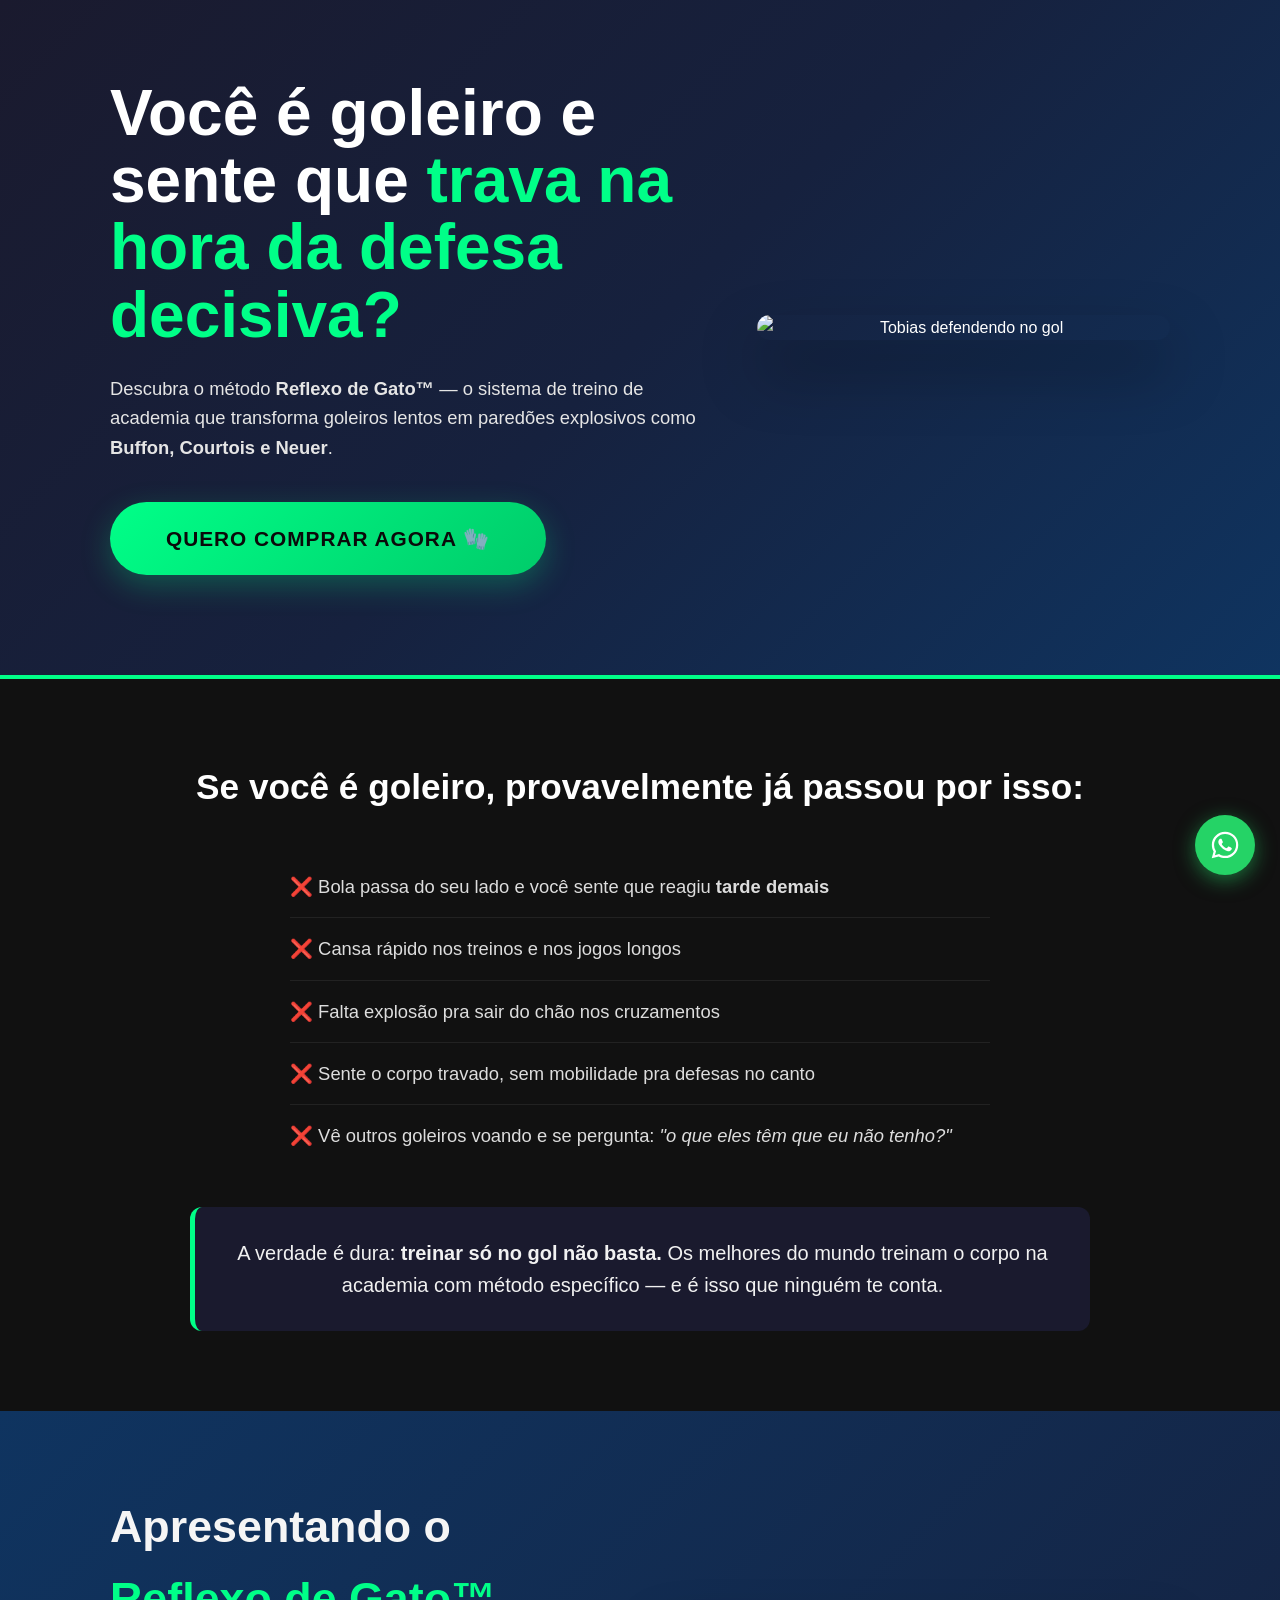
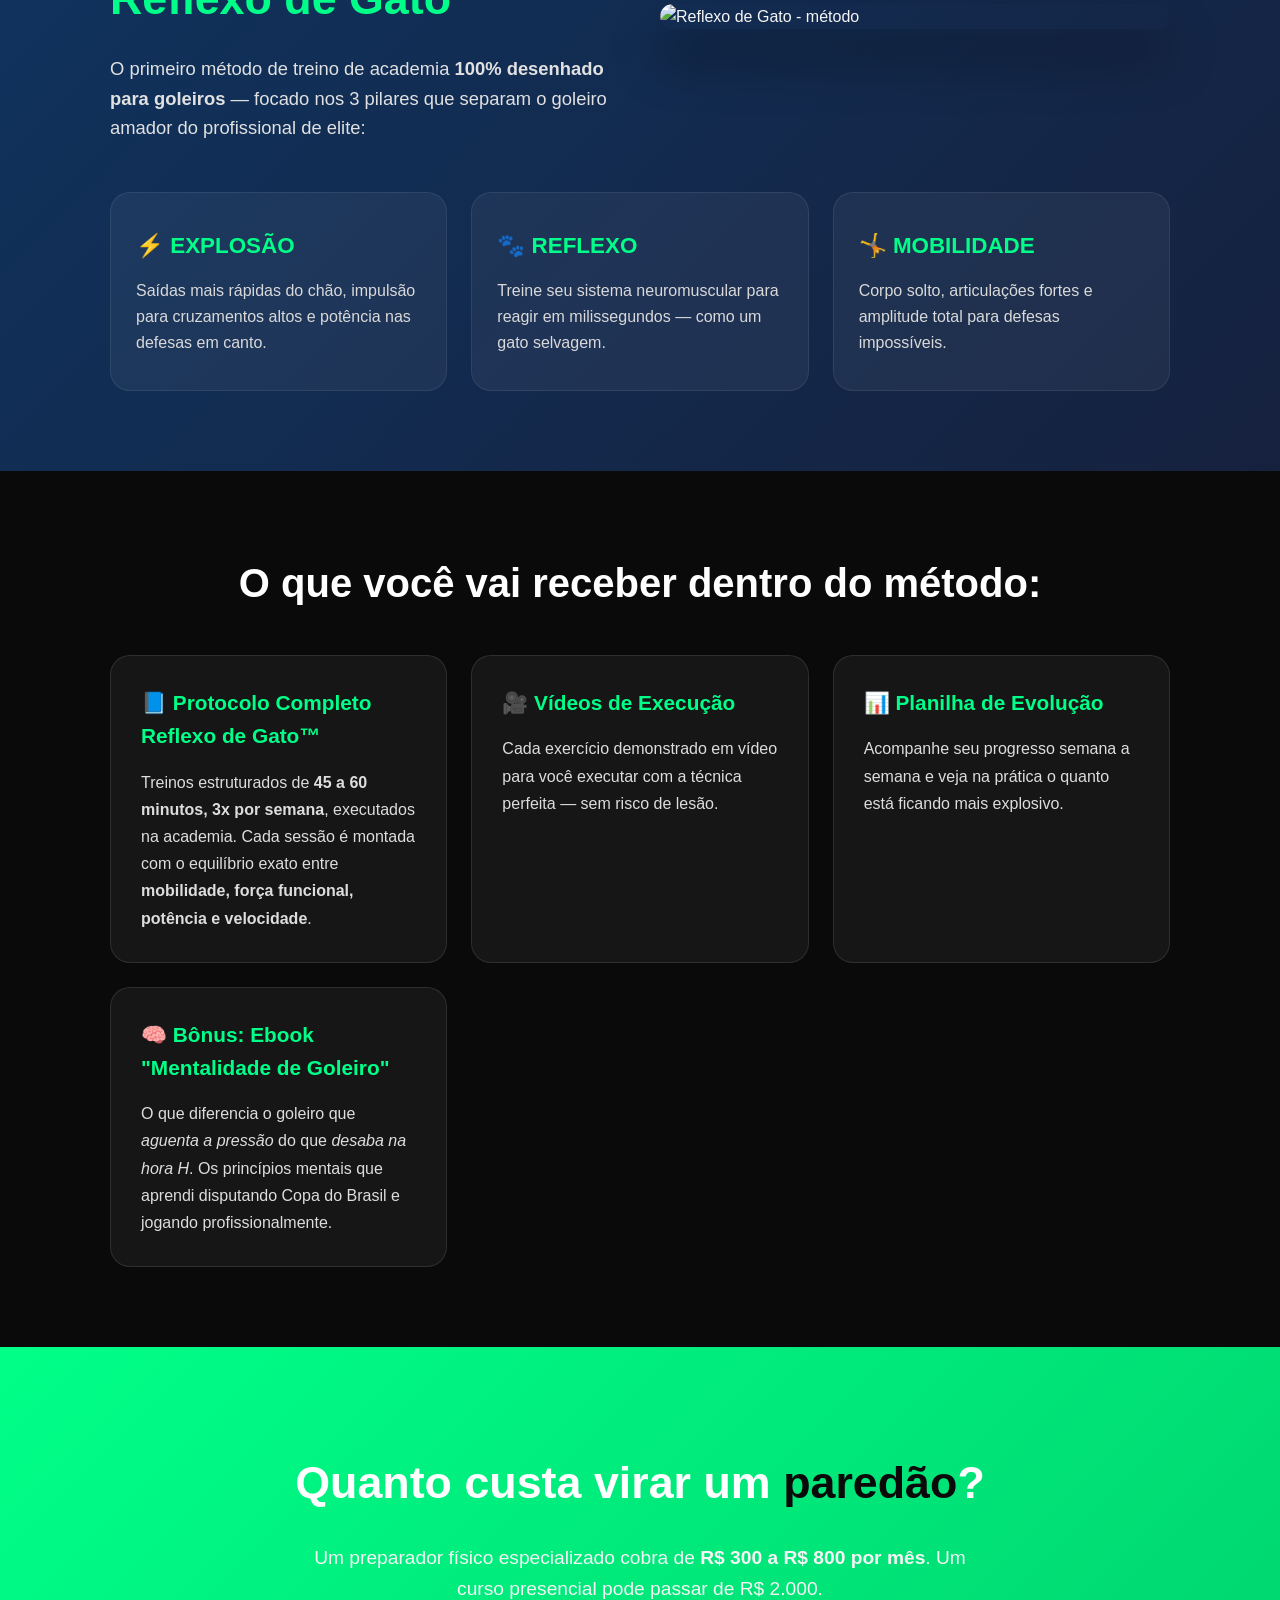
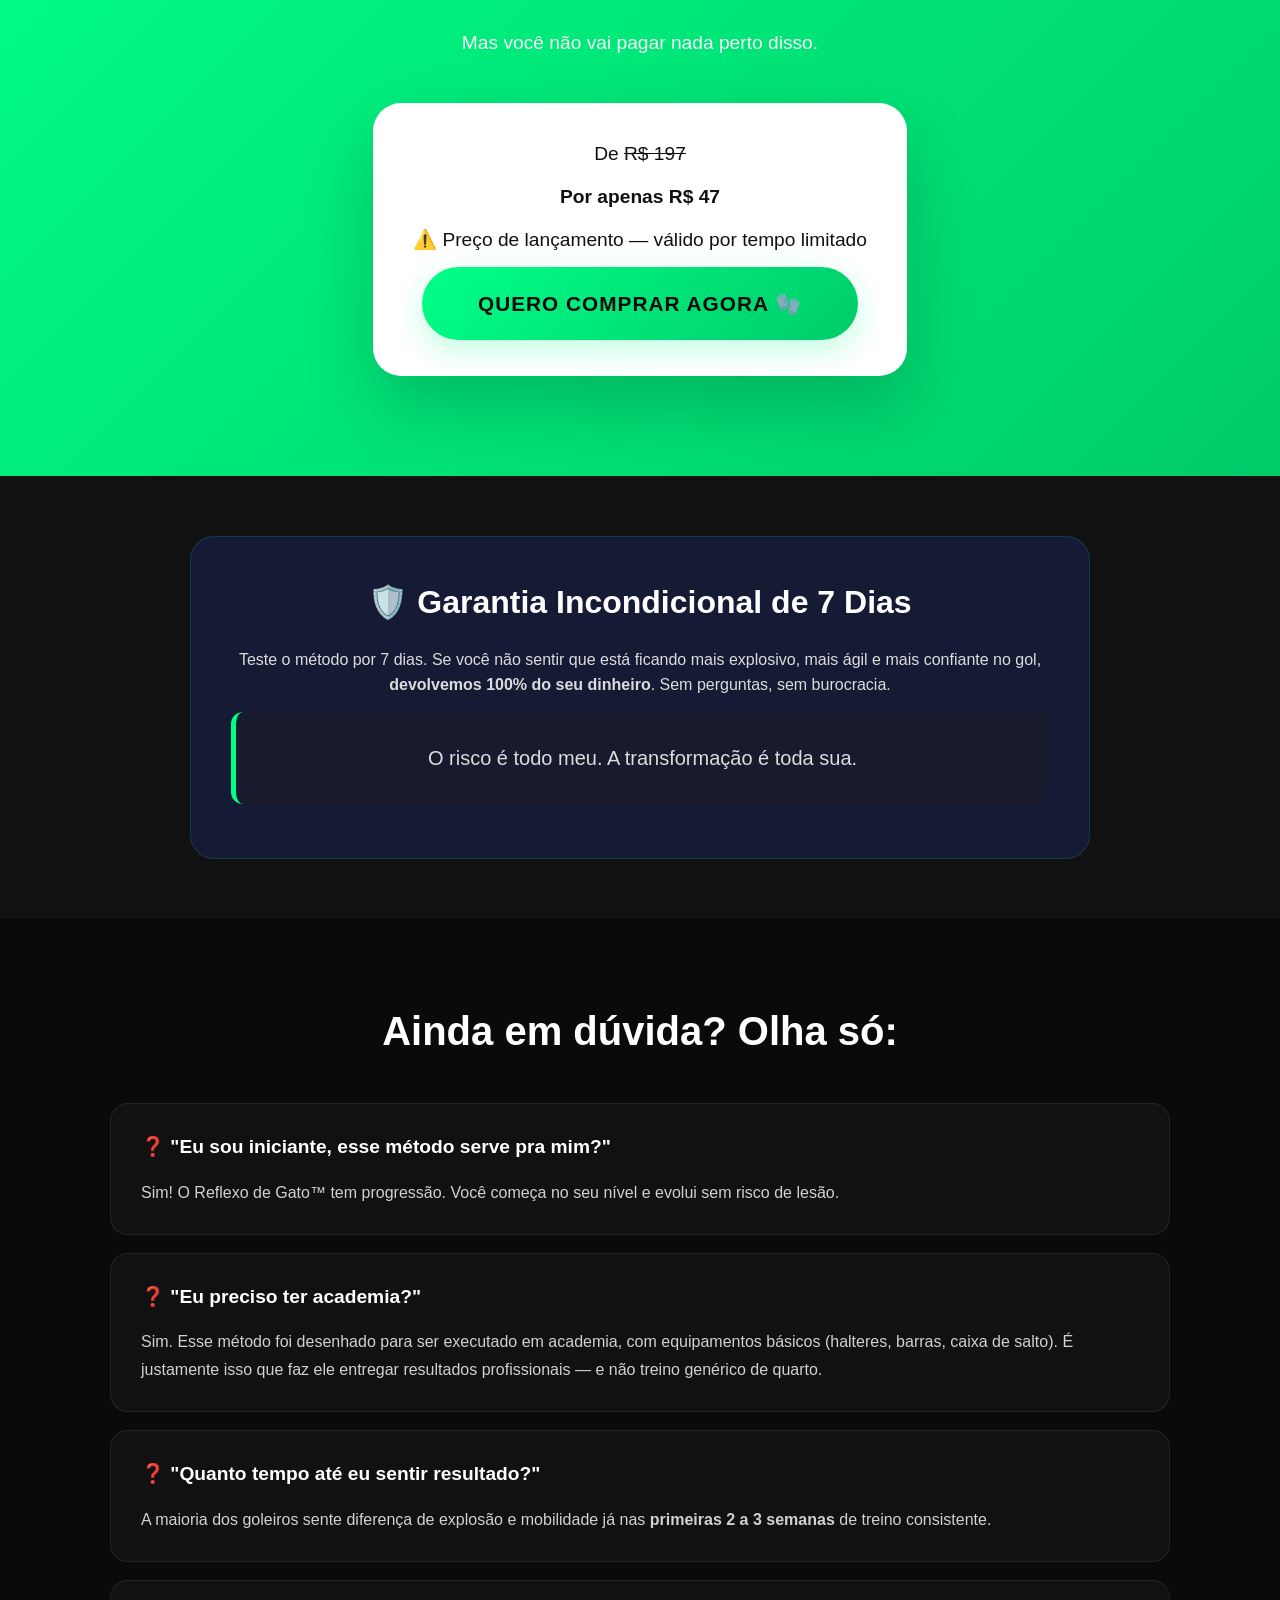
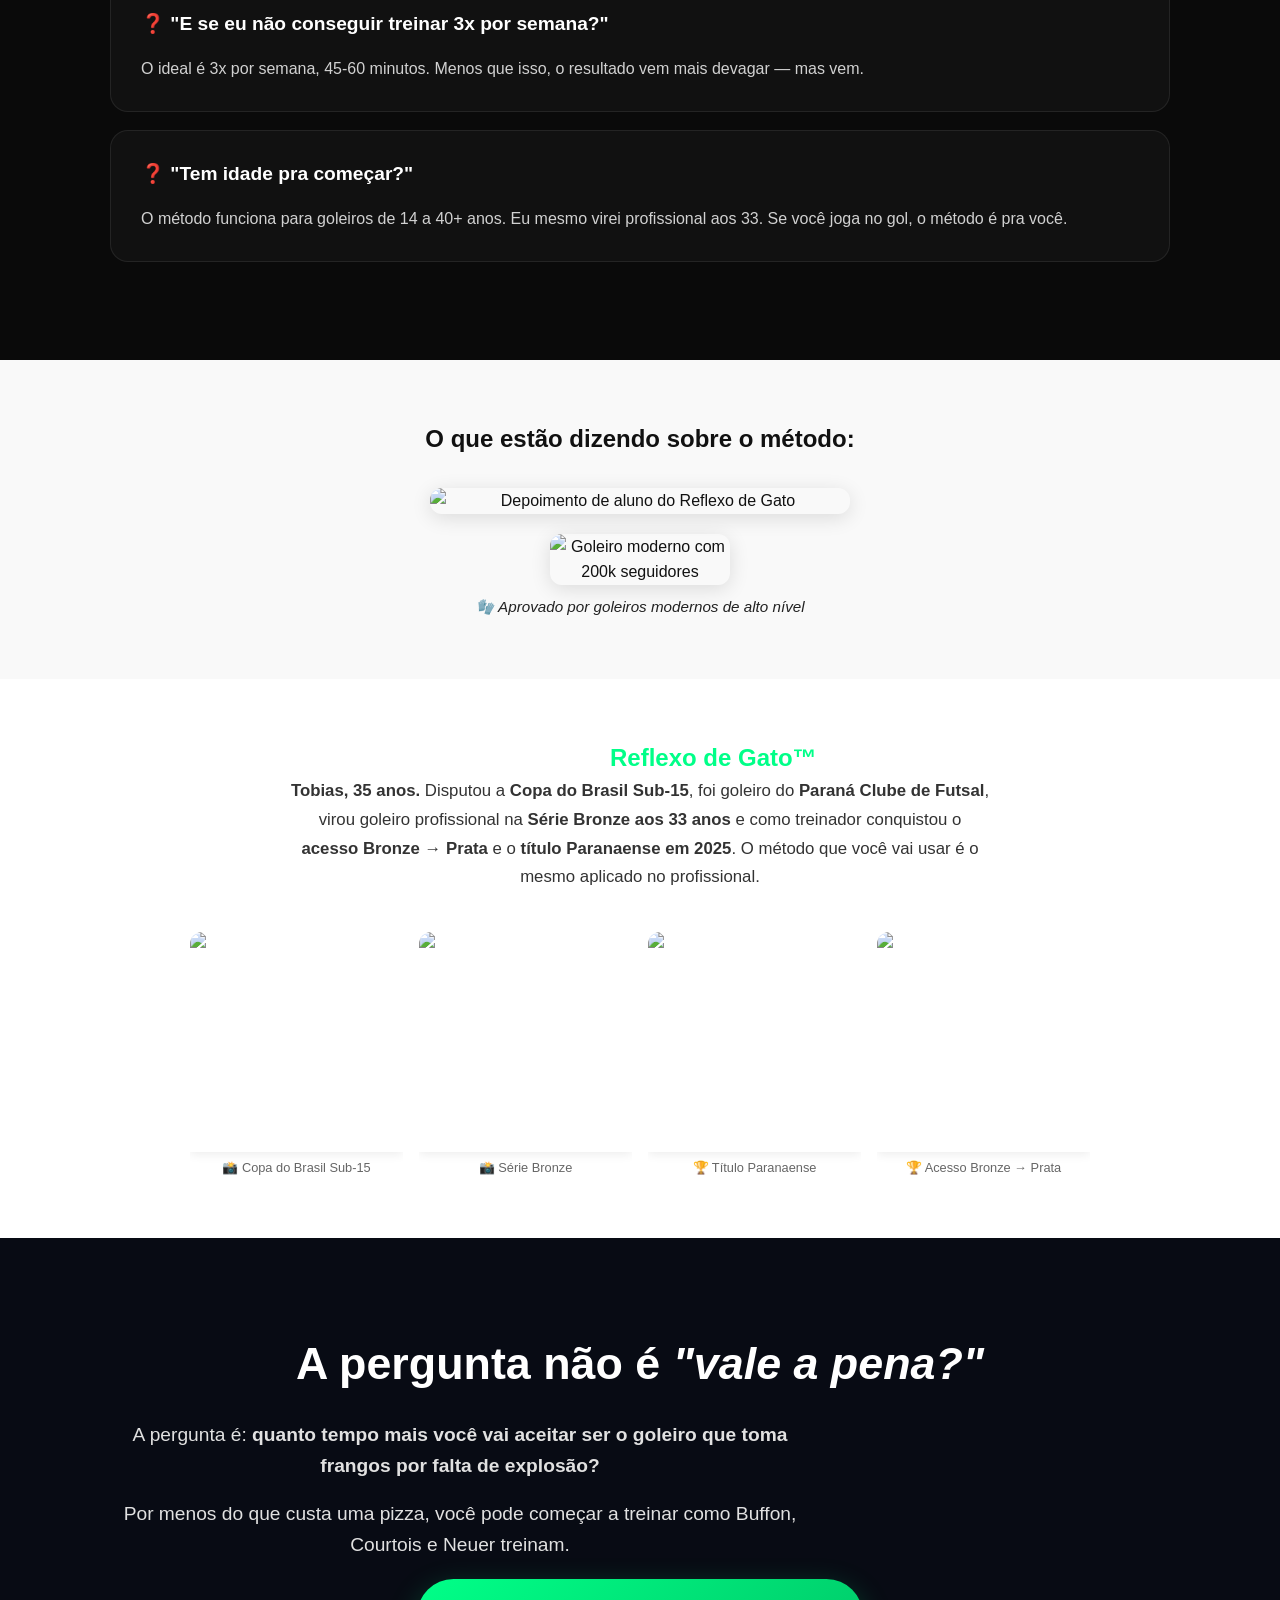
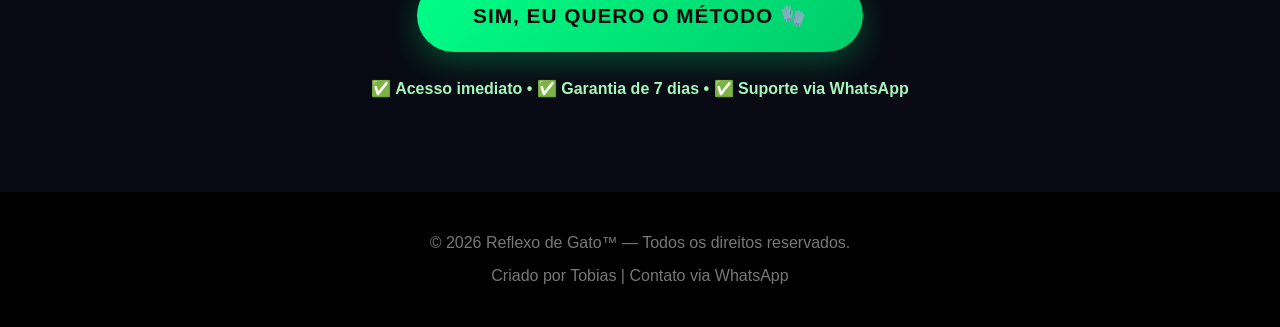
==== commit e3d66709: "Fix HTML encoding issues in index.html" ====
--- a/index.html
+++ b/index.html
@@ -40,7 +40,7 @@
                     <a href="#oferta" class="btn-cta-grande">QUERO COMPRAR AGORA 🧤</a>
                 </div>
                 <div class="hero-imagem">
-                    <img src="./imagens/tobiasdefendendo.jpg" alt="Tobias defendendo no gol" />
+                    <img src="imagens/tobiasdefendendo.jpg" alt="Tobias defendendo no gol" />
                 </div>
             </div>
         </div>
@@ -70,7 +70,7 @@
                     <p class="lead">O primeiro método de treino de academia <strong>100% desenhado para goleiros</strong> — focado nos 3 pilares que separam o goleiro amador do profissional de elite:</p>
                 </div>
                 <div class="solucao-imagem">
-                    <img src="./imagens/reflexodegato.jpg" alt="Reflexo de Gato - método" />
+                    <img src="imagens/reflexodegato.jpg" alt="Reflexo de Gato - método" />
                 </div>
             </div>
             
@@ -180,12 +180,12 @@
         <div class="container">
             <h2>O que estão dizendo sobre o método:</h2>
             <div class="depoimento-imagem">
-                <img src="./imagens/depoimento.jpg" alt="Depoimento de aluno do Reflexo de Gato" />
+                <img src="imagens/depoimento.jpg" alt="Depoimento de aluno do Reflexo de Gato" />
             </div>
 
             <!-- GOLEIRO MODERNO (200k seguidores) -->
             <div class="goleiro-moderno">
-                <img src="./imagens/goleiromoderno.jpg" alt="Goleiro moderno com 200k seguidores" />
+                <img src="imagens/goleiromoderno.jpg" alt="Goleiro moderno com 200k seguidores" />
                 <p class="goleiro-moderno-legenda">🧤 Aprovado por goleiros modernos de alto nível</p>
             </div>
         </div>
@@ -204,19 +204,19 @@
 
             <div class="galeria-compacta">
                 <figure>
-                    <img src="./imagens/copadobrasil.jpg" alt="Copa do Brasil Sub-15" />
+                    <img src="imagens/copadobrasil.jpg" alt="Copa do Brasil Sub-15" />
                     <figcaption>📸 Copa do Brasil Sub-15</figcaption>
                 </figure>
                 <figure>
-                    <img src="./imagens/tobiasprofissional.jpg" alt="Goleiro profissional" />
+                    <img src="imagens/tobiasprofissional.jpg" alt="Goleiro profissional" />
                     <figcaption>📸 Série Bronze</figcaption>
                 </figure>
                 <figure>
-                    <img src="./imagens/tituloparanaensecomotreinador.jpg" alt="Título Paranaense" />
+                    <img src="imagens/tituloparanaensecomotreinador.jpg" alt="Título Paranaense" />
                     <figcaption>🏆 Título Paranaense</figcaption>
                 </figure>
                 <figure>
-                    <img src="./imagens/trofeuacesso.jpg" alt="Acesso Bronze para Prata" />
+                    <img src="imagens/trofeuacesso.jpg" alt="Acesso Bronze para Prata" />
                     <figcaption>🏆 Acesso Bronze → Prata</figcaption>
                 </figure>
             </div>
@@ -252,5 +252,3 @@
     <script src="script.js"></script>
 </body>
 </html>
-</body>
-</html>
--- a/style.css
+++ b/style.css
@@ -86,7 +86,10 @@
 
 .btn-cta,
 .btn-cta-grande {
-    display: inline-block;
+    display: inline-flex;
+    align-items: center;
+    gap: 0.5rem;
+    white-space: nowrap;
     background: linear-gradient(135deg, #00ff88 0%, #00cc6a 100%);
     color: #0a0a0a;
     padding: 18px 48px;
@@ -109,6 +112,14 @@
 .btn-cta-grande {
     font-size: 1.3rem;
     padding: 20px 56px;
+}
+
+/* Prevent emoji/button text wrapping on small screens */
+@media (max-width: 600px) {
+    .btn-cta, .btn-cta-grande {
+        padding: 12px 18px;
+        font-size: 1rem;
+    }
 }
 
 /* DOR */
@@ -865,36 +876,52 @@
     padding: 60px 0;
     background: #f9f9f9;
     text-align: center;
+    color: #111;
 }
 
 .depoimento h2 {
     margin-bottom: 30px;
+    color: #111;
 }
 
 .depoimento-imagem img {
-    max-width: 600px;
+    max-width: 420px;
     width: 100%;
     border-radius: 12px;
     box-shadow: 0 4px 20px rgba(0,0,0,0.12);
+    display: block;
+    margin: 0 auto 12px;
 }
 
 /* ===== GOLEIRO MODERNO ===== */
 .goleiro-moderno {
-    margin-top: 40px;
+    margin-top: 20px;
+    text-align: center;
 }
 
 .goleiro-moderno img {
-    max-width: 400px;
+    max-width: 180px;
     width: 100%;
     border-radius: 12px;
     box-shadow: 0 4px 20px rgba(0,0,0,0.12);
+    display: block;
+    margin: 8px auto 0;
 }
 
 .goleiro-moderno-legenda {
     margin-top: 10px;
     font-size: 0.95rem;
-    color: #555;
+    color: #222;
     font-style: italic;
+}
+
+@media (max-width: 600px) {
+    .depoimento-imagem img {
+        max-width: 320px;
+    }
+    .goleiro-moderno img {
+        max-width: 120px;
+    }
 }
 
 /* ===== SOBRE COMPACTO ===== */
@@ -922,14 +949,19 @@
 
 .galeria-compacta figure {
     margin: 0;
+    overflow: hidden;
+    border-radius: 12px;
+    background: #fff;
 }
 
 .galeria-compacta img {
     width: 100%;
-    height: 160px;
+    height: 200px;
     object-fit: cover;
-    border-radius: 8px;
-    box-shadow: 0 2px 10px rgba(0,0,0,0.1);
+    object-position: top center;
+    border-radius: 0; /* figure already has radius */
+    box-shadow: 0 2px 10px rgba(0,0,0,0.08);
+    display: block;
 }
 
 .galeria-compacta figcaption {
@@ -944,3 +976,14 @@
         grid-template-columns: repeat(2, 1fr);
     }
 }
+
+/* Ajustes finos para responsividade e evitar corte de faces */
+@media (min-width: 901px) {
+    .galeria-compacta img { height: 220px; }
+}
+@media (max-width: 900px) and (min-width: 601px) {
+    .galeria-compacta img { height: 180px; }
+}
+@media (max-width: 600px) {
+    .galeria-compacta img { height: 140px; object-position: top center; }
+}
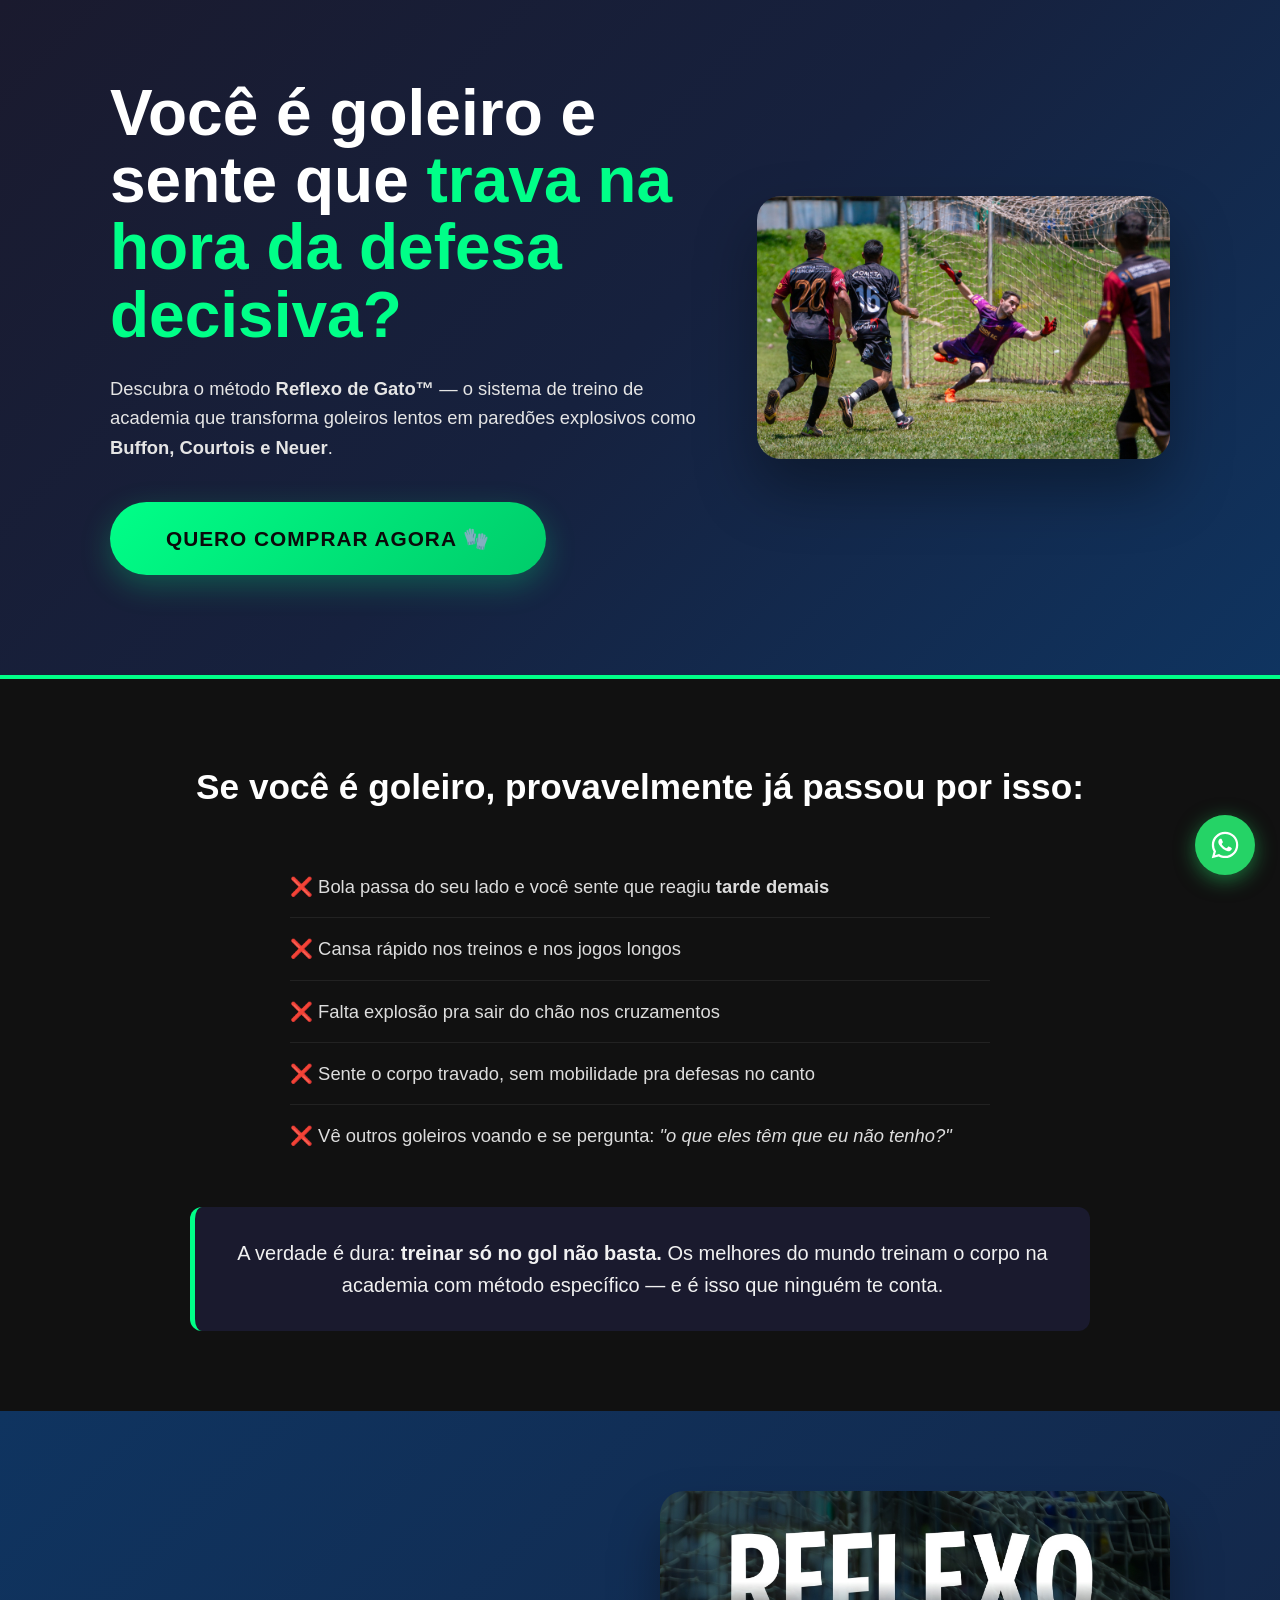
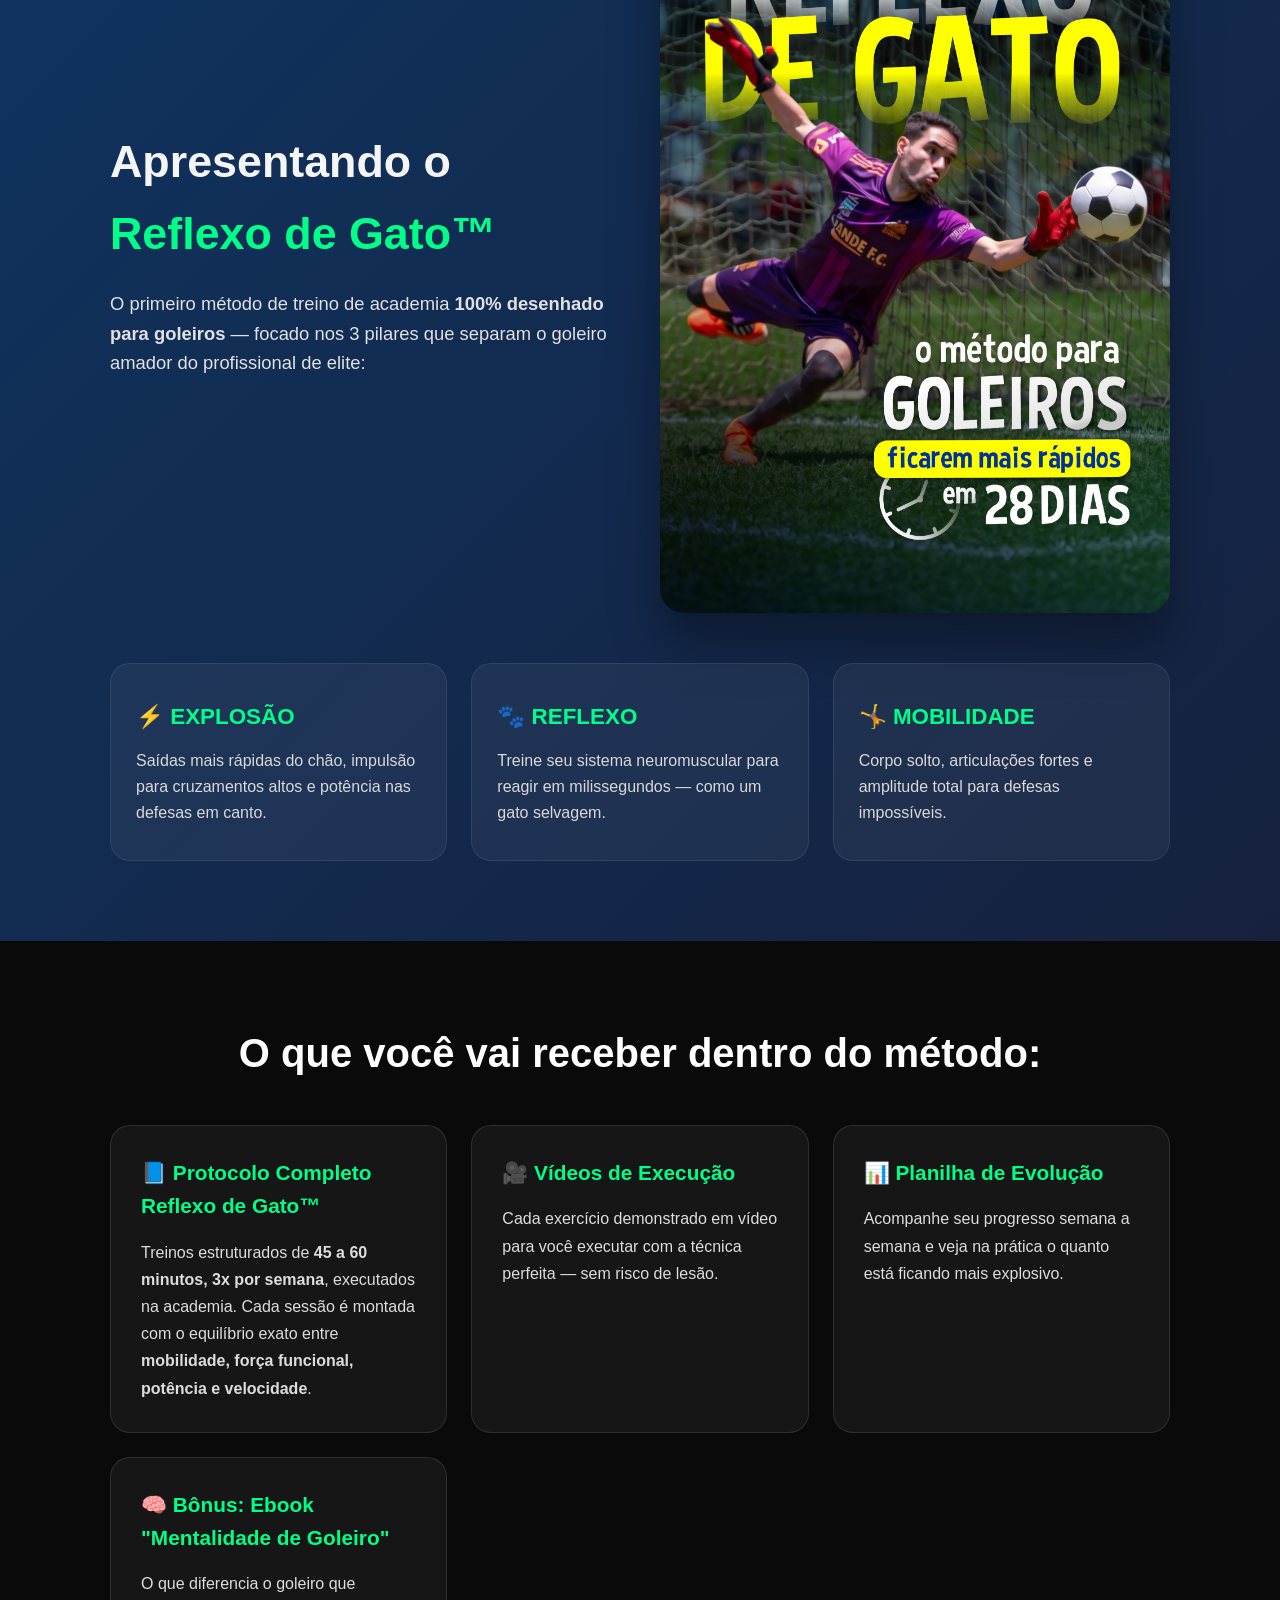
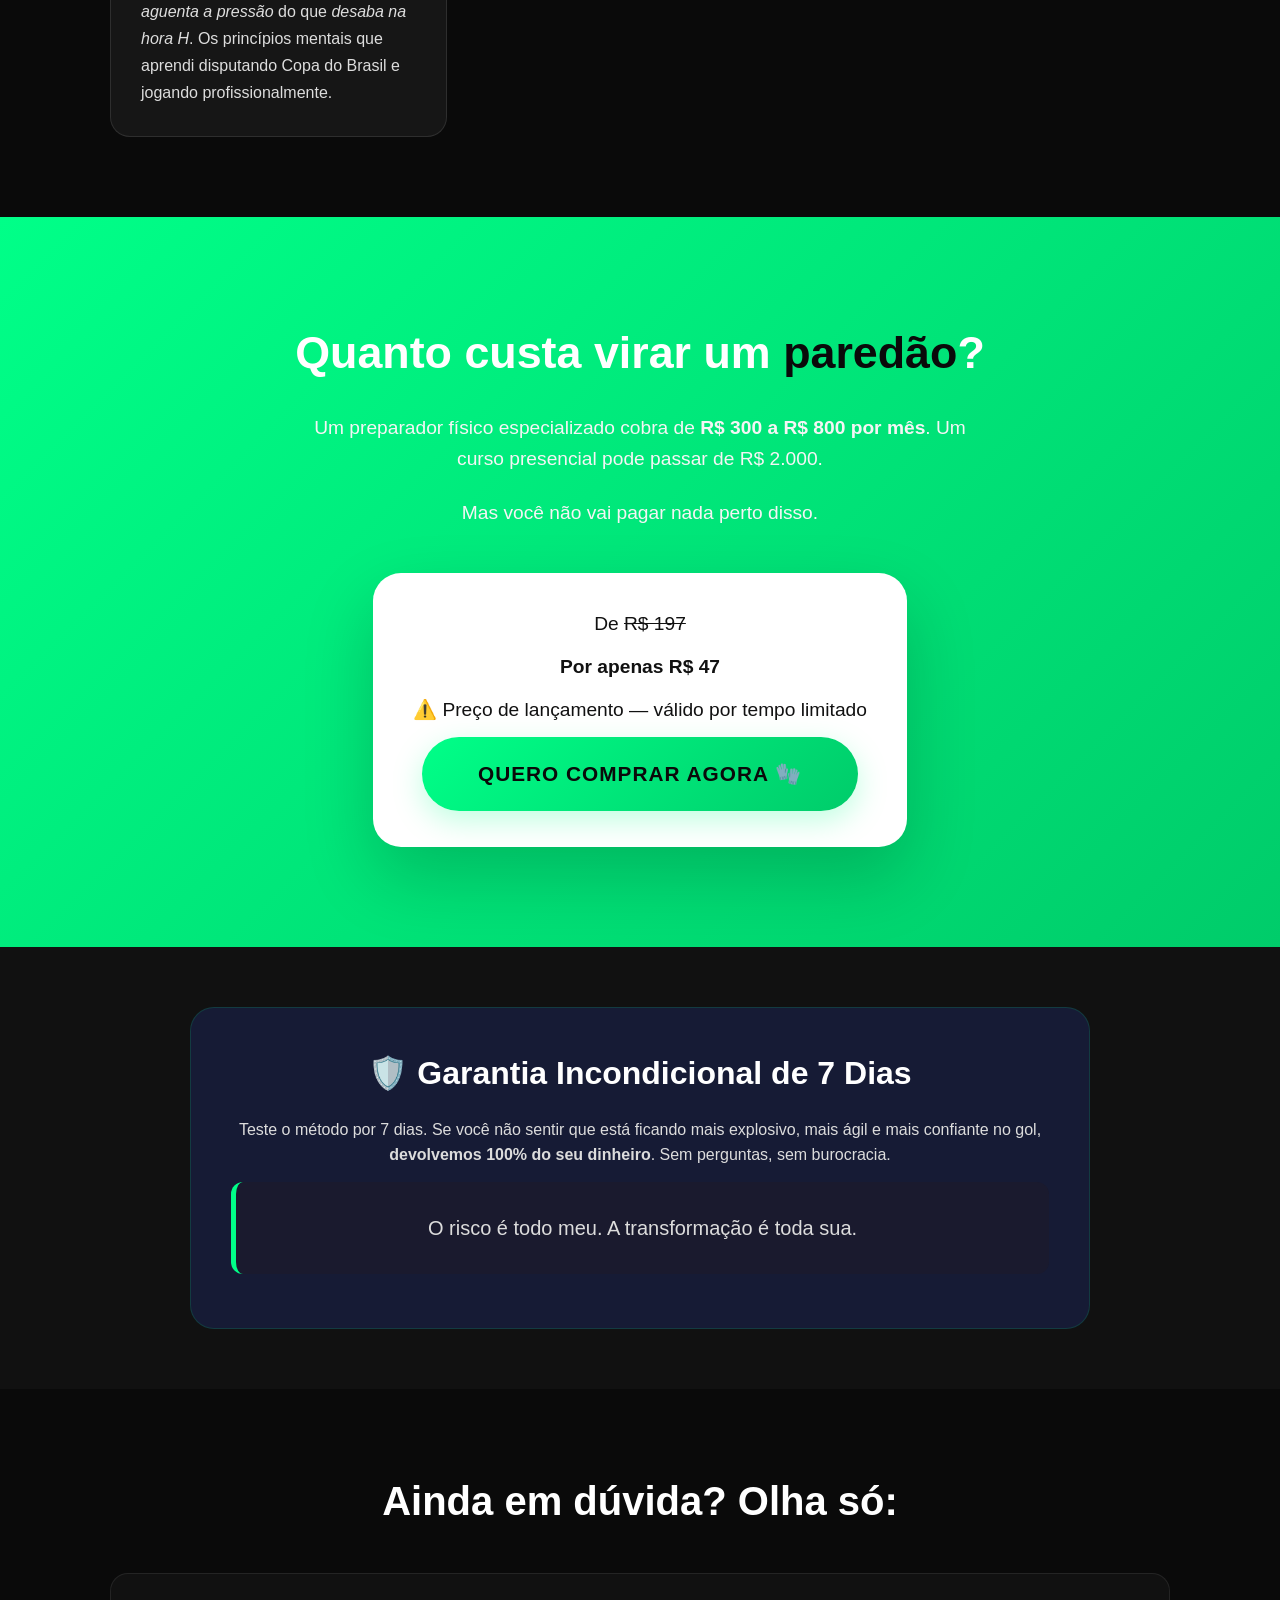
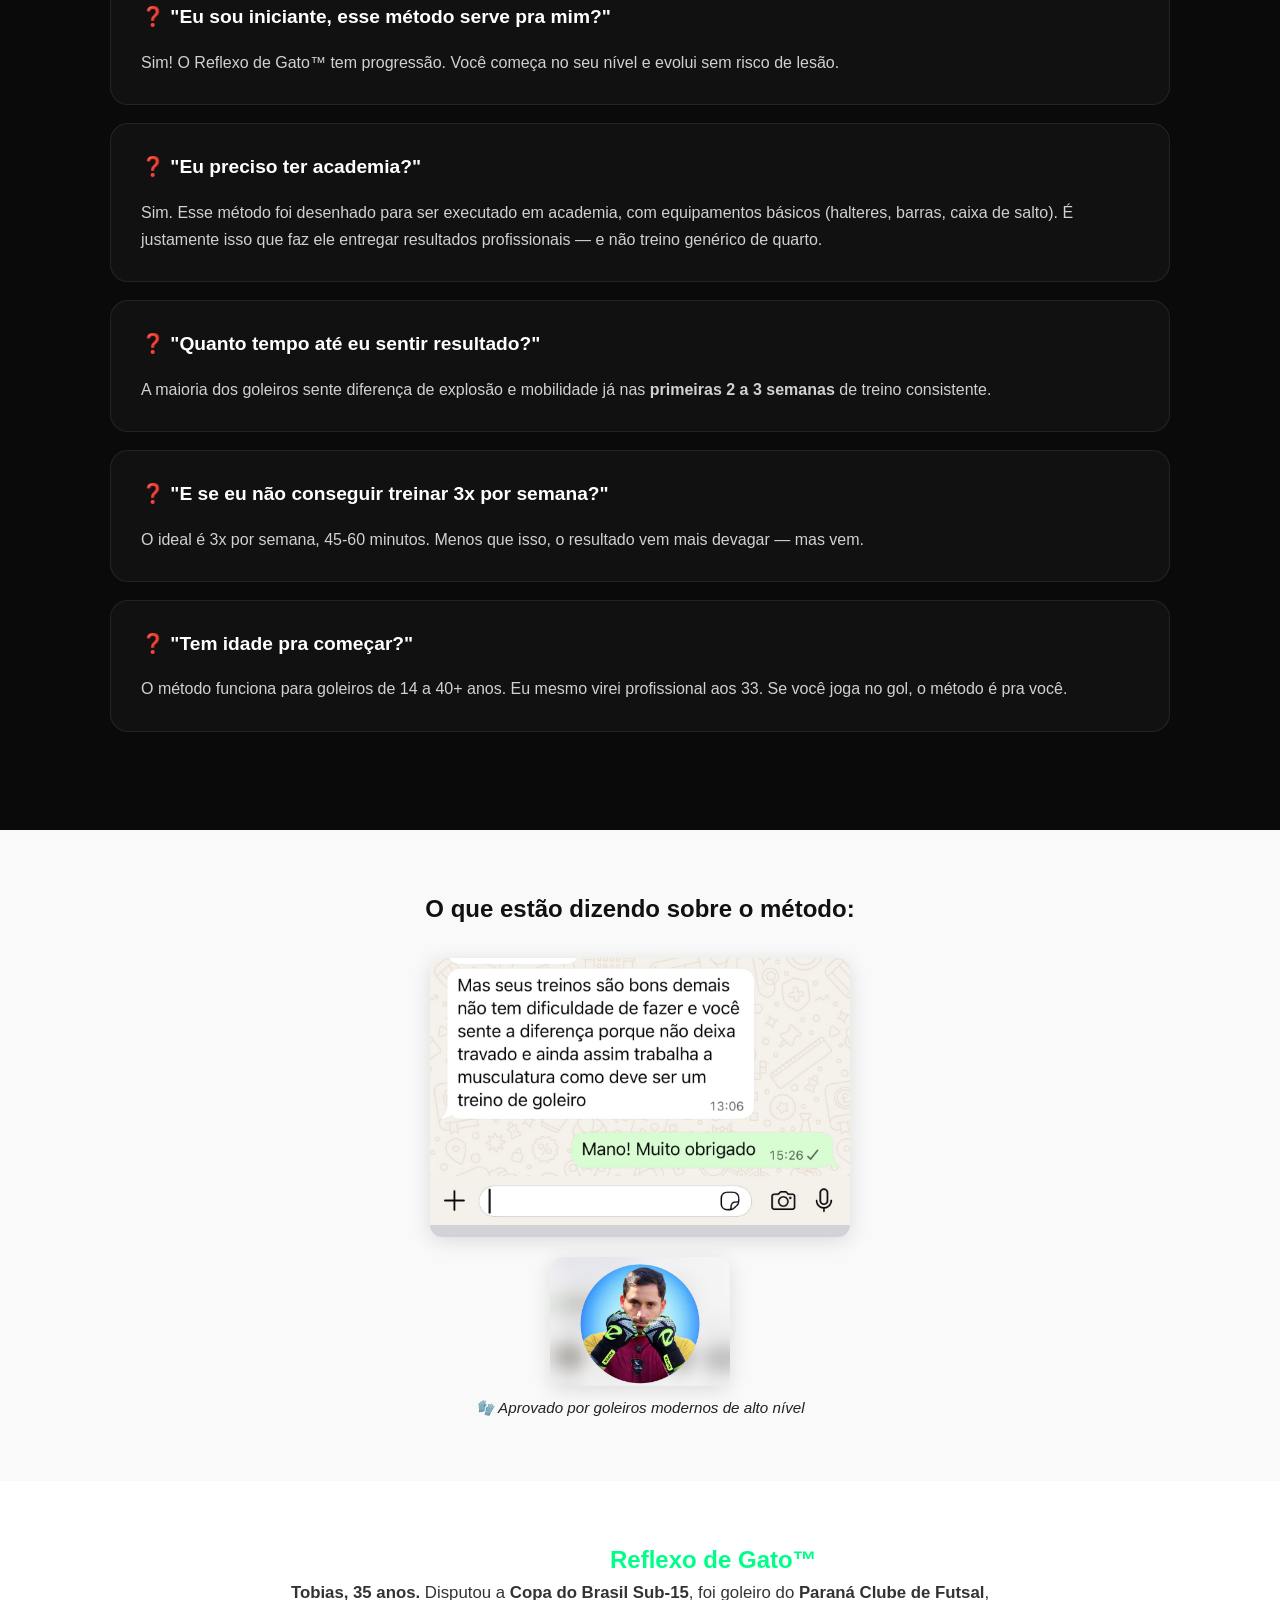
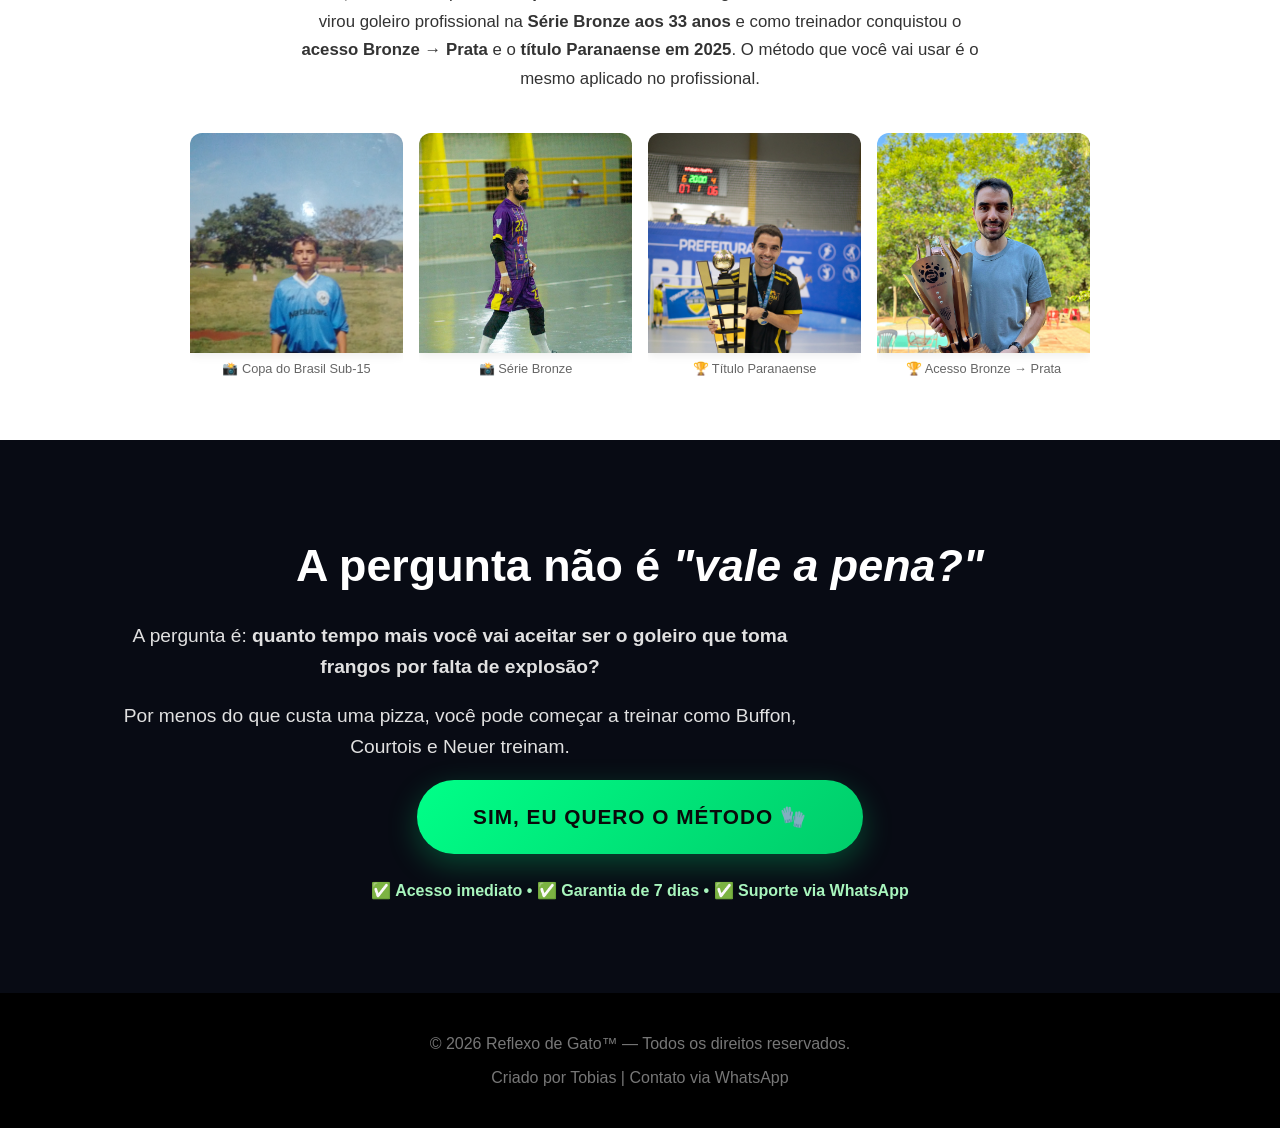
==== commit 0b11b2f9: "Fix HTML encoding issues in index.html" ====
--- a/index.html
+++ b/index.html
@@ -40,7 +40,7 @@
                     <a href="#oferta" class="btn-cta-grande">QUERO COMPRAR AGORA 🧤</a>
                 </div>
                 <div class="hero-imagem">
-                    <img src="imagens/tobiasdefendendo.jpg" alt="Tobias defendendo no gol" />
+                    <img src="tobiasdefendendo.jpg" alt="Tobias defendendo no gol" />
                 </div>
             </div>
         </div>
@@ -70,7 +70,7 @@
                     <p class="lead">O primeiro método de treino de academia <strong>100% desenhado para goleiros</strong> — focado nos 3 pilares que separam o goleiro amador do profissional de elite:</p>
                 </div>
                 <div class="solucao-imagem">
-                    <img src="imagens/reflexodegato.jpg" alt="Reflexo de Gato - método" />
+                    <img src="reflexodegato.jpg" alt="Reflexo de Gato - método" />
                 </div>
             </div>
             
@@ -180,12 +180,12 @@
         <div class="container">
             <h2>O que estão dizendo sobre o método:</h2>
             <div class="depoimento-imagem">
-                <img src="imagens/depoimento.jpg" alt="Depoimento de aluno do Reflexo de Gato" />
+                <img src="depoimento.jpg" alt="Depoimento de aluno do Reflexo de Gato" />
             </div>
 
             <!-- GOLEIRO MODERNO (200k seguidores) -->
             <div class="goleiro-moderno">
-                <img src="imagens/goleiromoderno.jpg" alt="Goleiro moderno com 200k seguidores" />
+                <img src="goleiromoderno.jpg" alt="Goleiro moderno com 200k seguidores" />
                 <p class="goleiro-moderno-legenda">🧤 Aprovado por goleiros modernos de alto nível</p>
             </div>
         </div>
@@ -204,19 +204,19 @@
 
             <div class="galeria-compacta">
                 <figure>
-                    <img src="imagens/copadobrasil.jpg" alt="Copa do Brasil Sub-15" />
+                    <img src="copadobrasil.jpg" alt="Copa do Brasil Sub-15" />
                     <figcaption>📸 Copa do Brasil Sub-15</figcaption>
                 </figure>
                 <figure>
-                    <img src="imagens/tobiasprofissional.jpg" alt="Goleiro profissional" />
+                    <img src="tobiasprofissional.jpg" alt="Goleiro profissional" />
                     <figcaption>📸 Série Bronze</figcaption>
                 </figure>
                 <figure>
-                    <img src="imagens/tituloparanaensecomotreinador.jpg" alt="Título Paranaense" />
+                    <img src="tituloparanaensecomotreinador.jpg" alt="Título Paranaense" />
                     <figcaption>🏆 Título Paranaense</figcaption>
                 </figure>
                 <figure>
-                    <img src="imagens/trofeuacesso.jpg" alt="Acesso Bronze para Prata" />
+                    <img src="trofeuacesso.jpg" alt="Acesso Bronze para Prata" />
                     <figcaption>🏆 Acesso Bronze → Prata</figcaption>
                 </figure>
             </div>
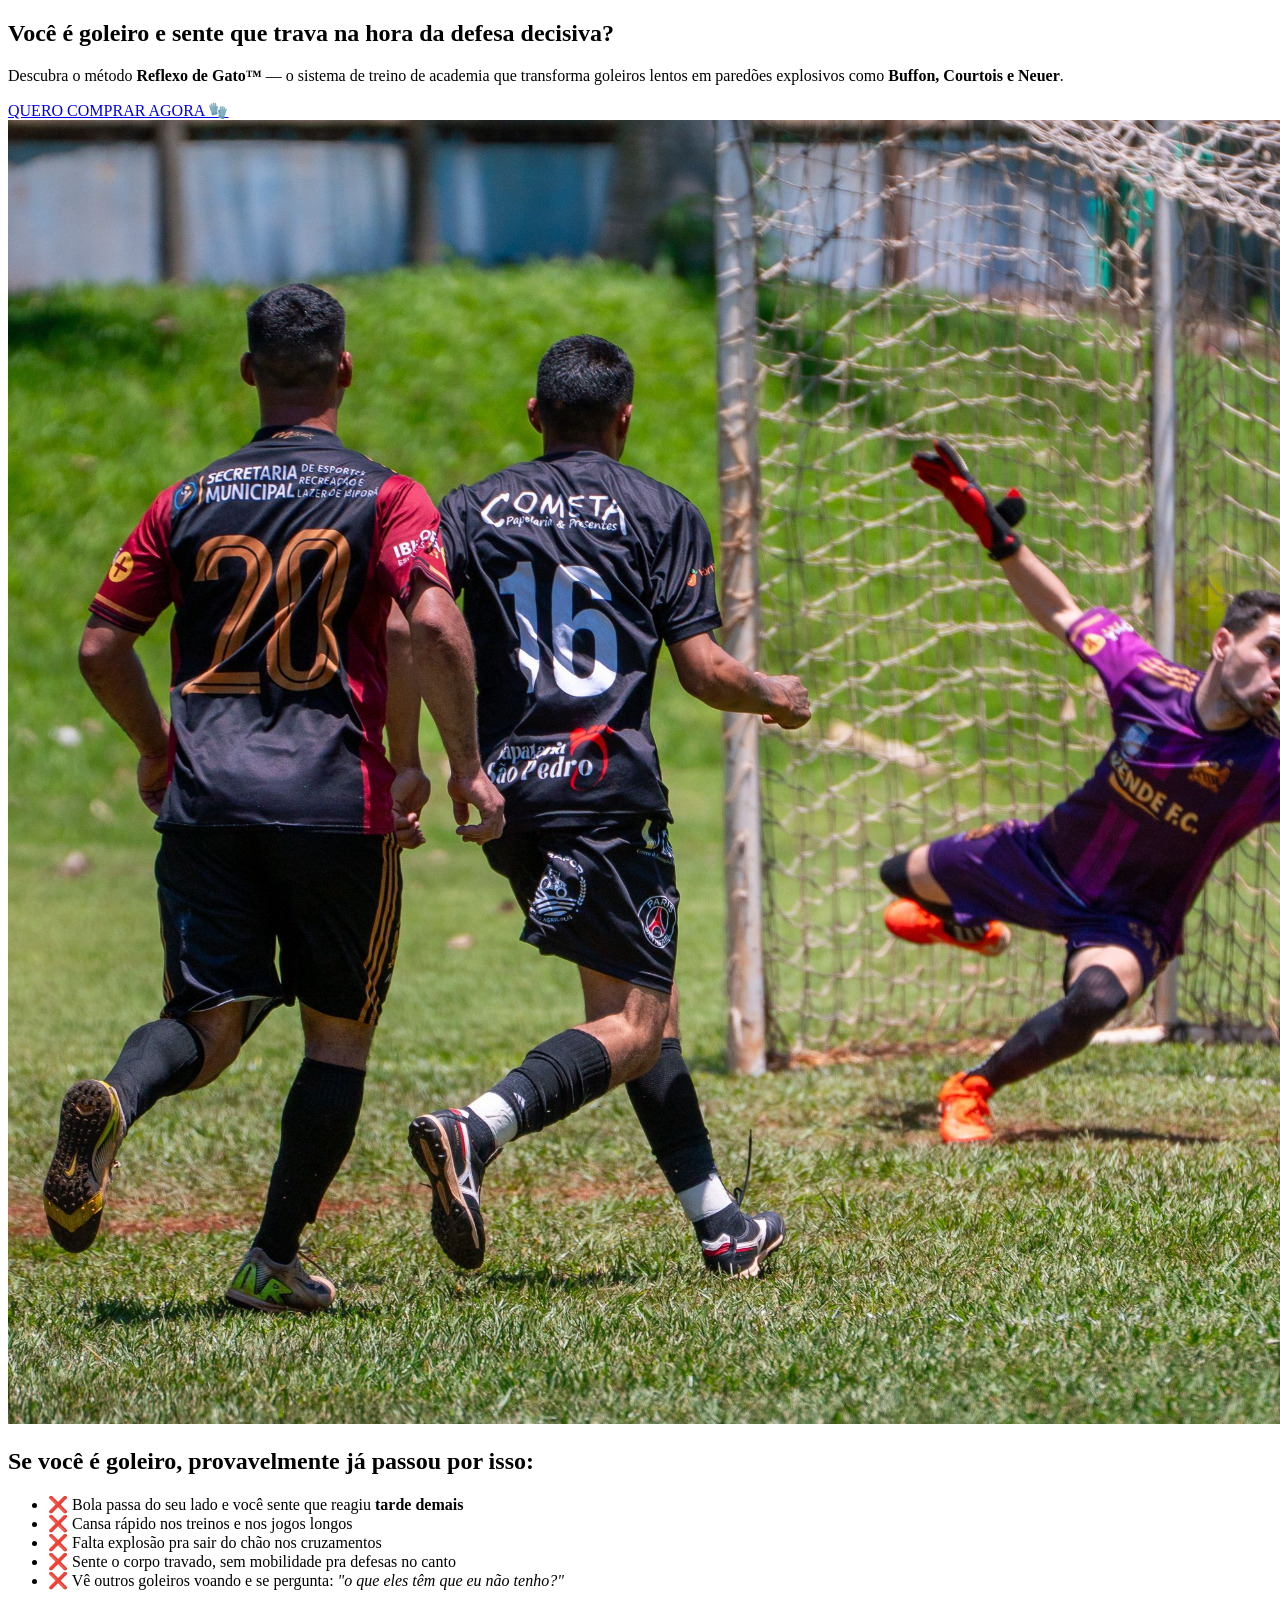
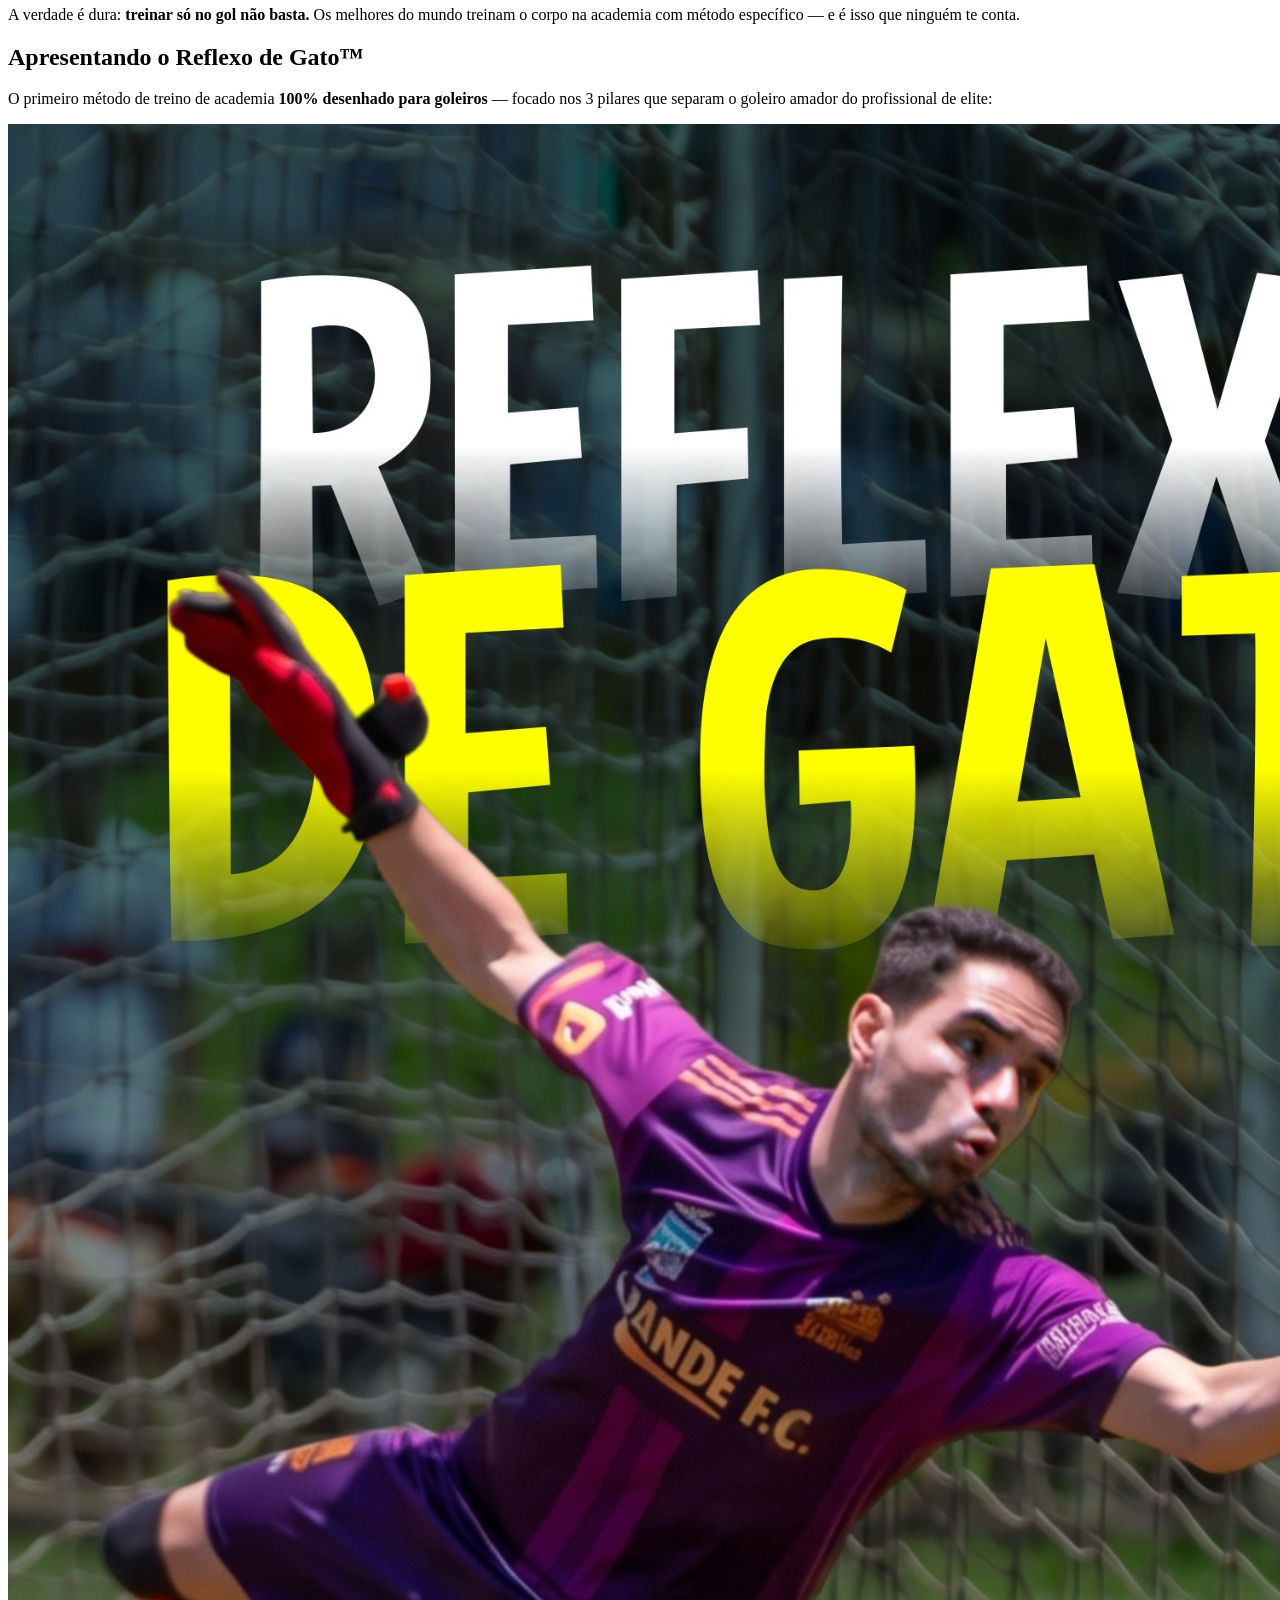
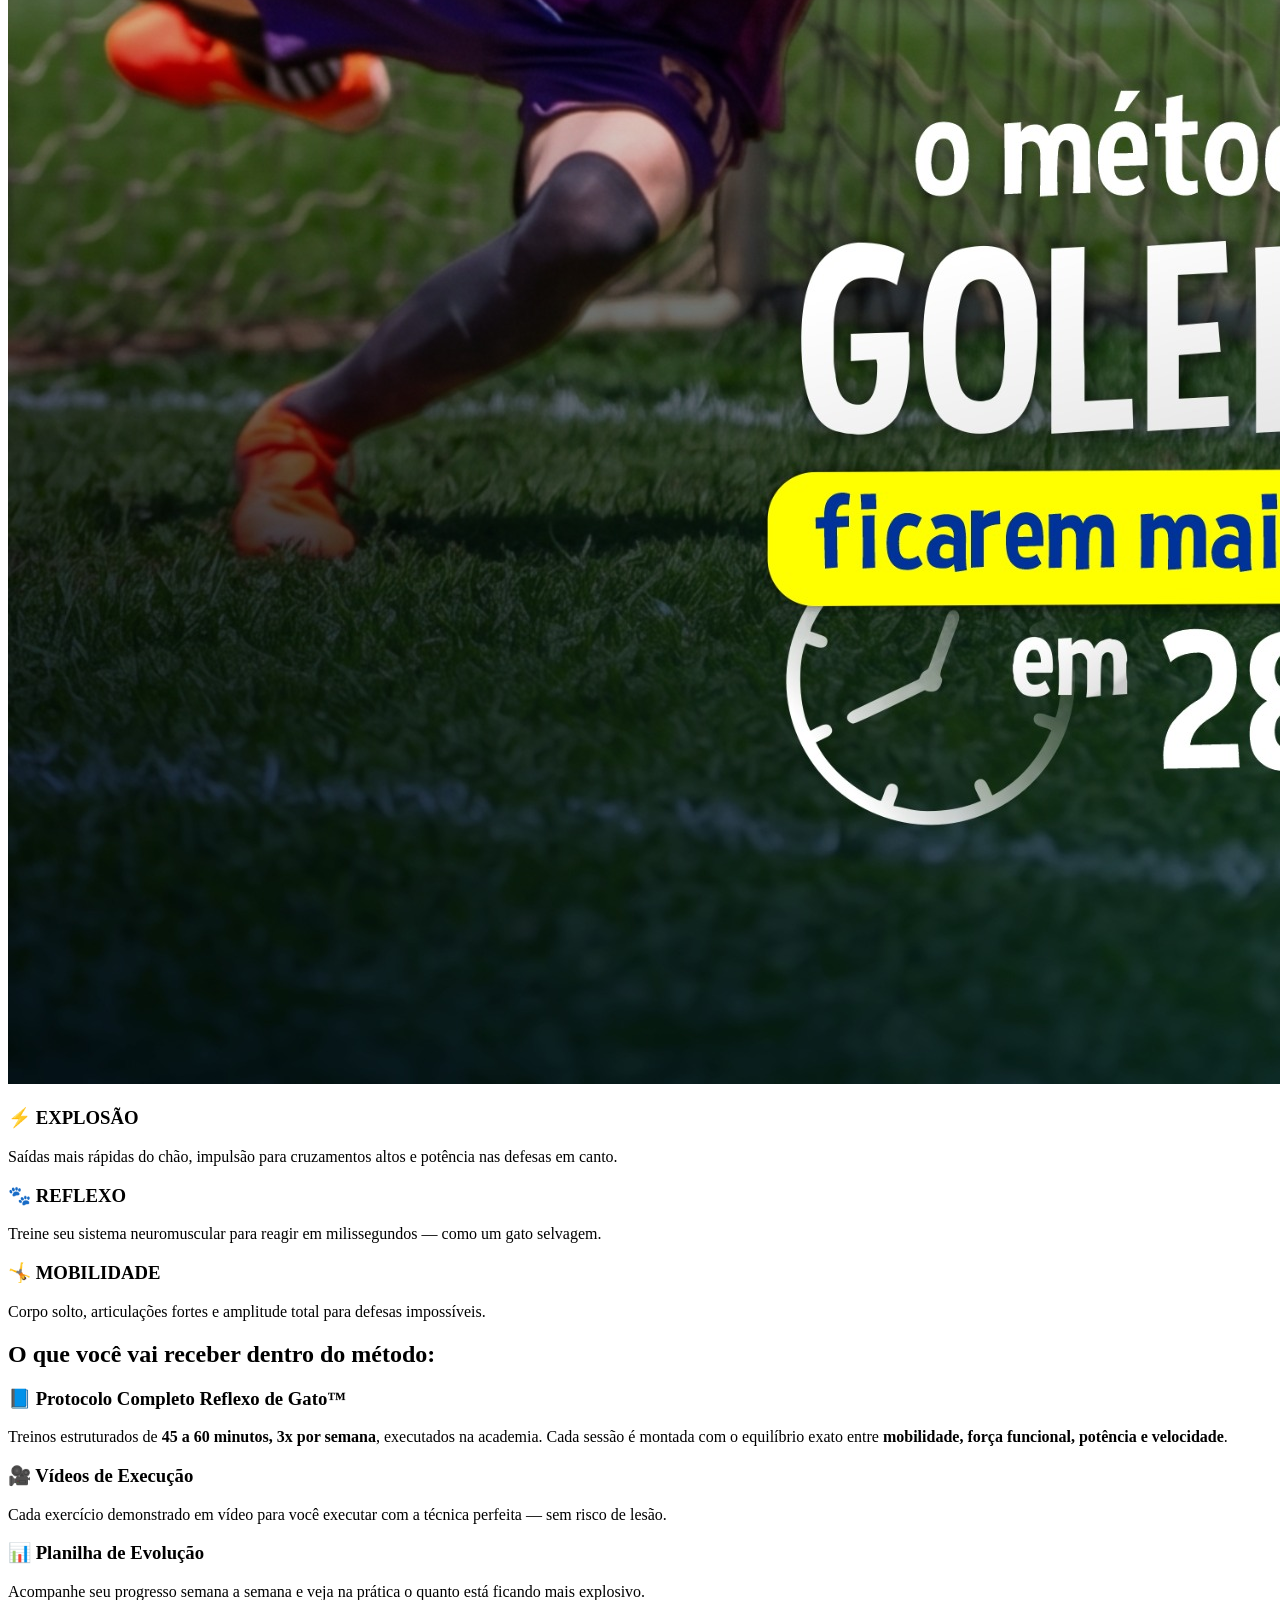
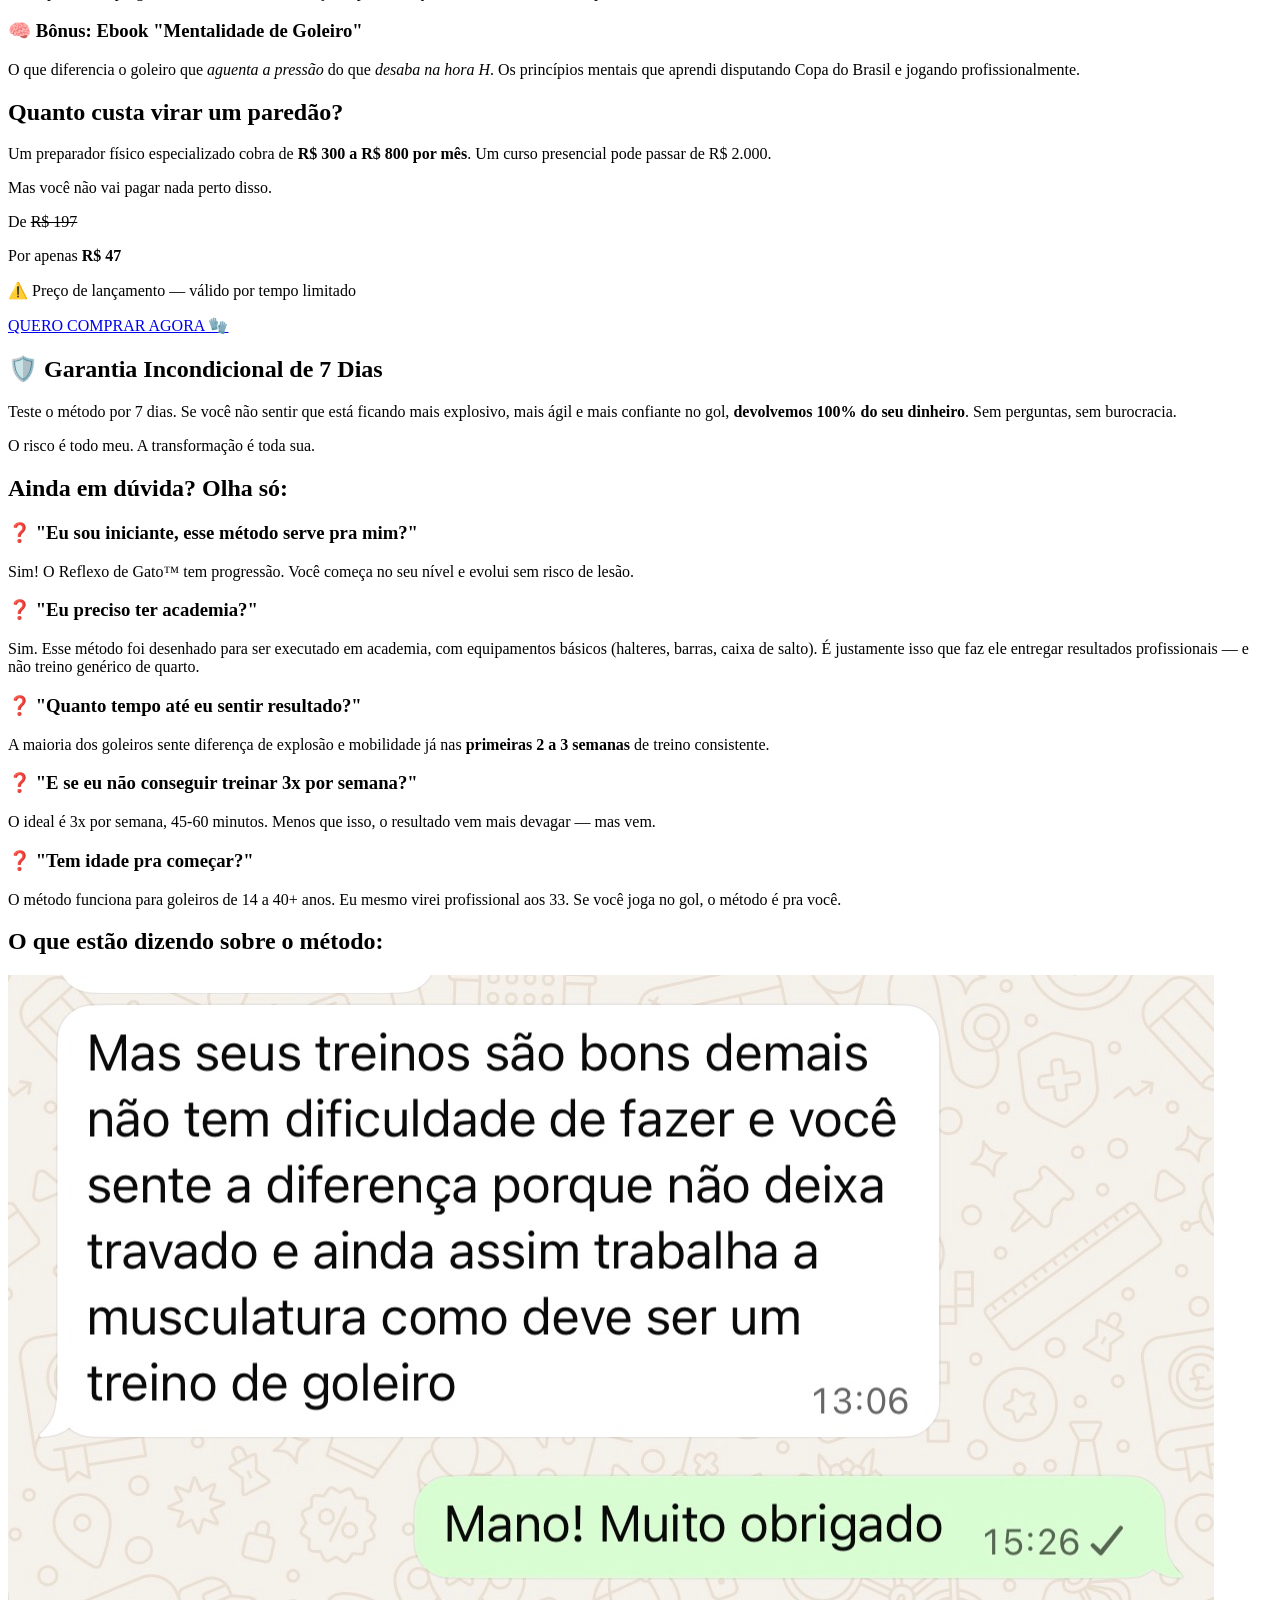
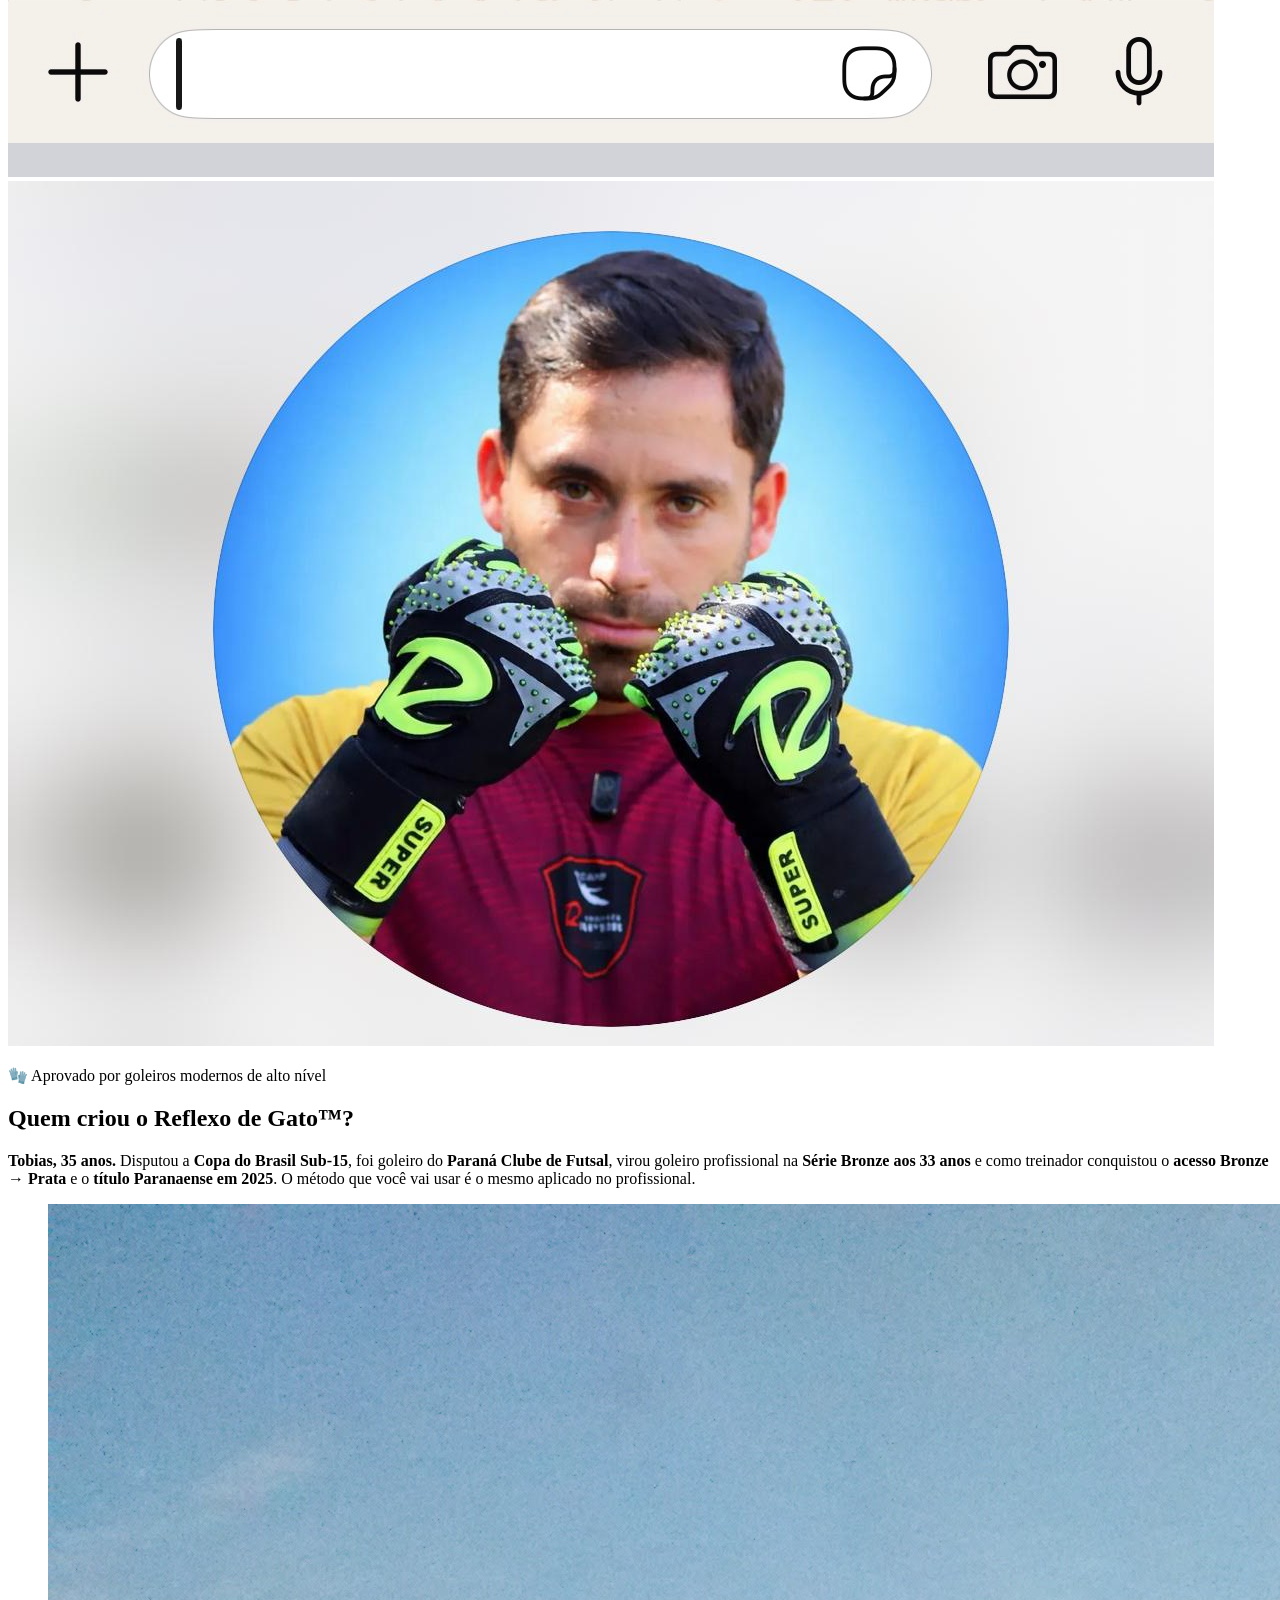
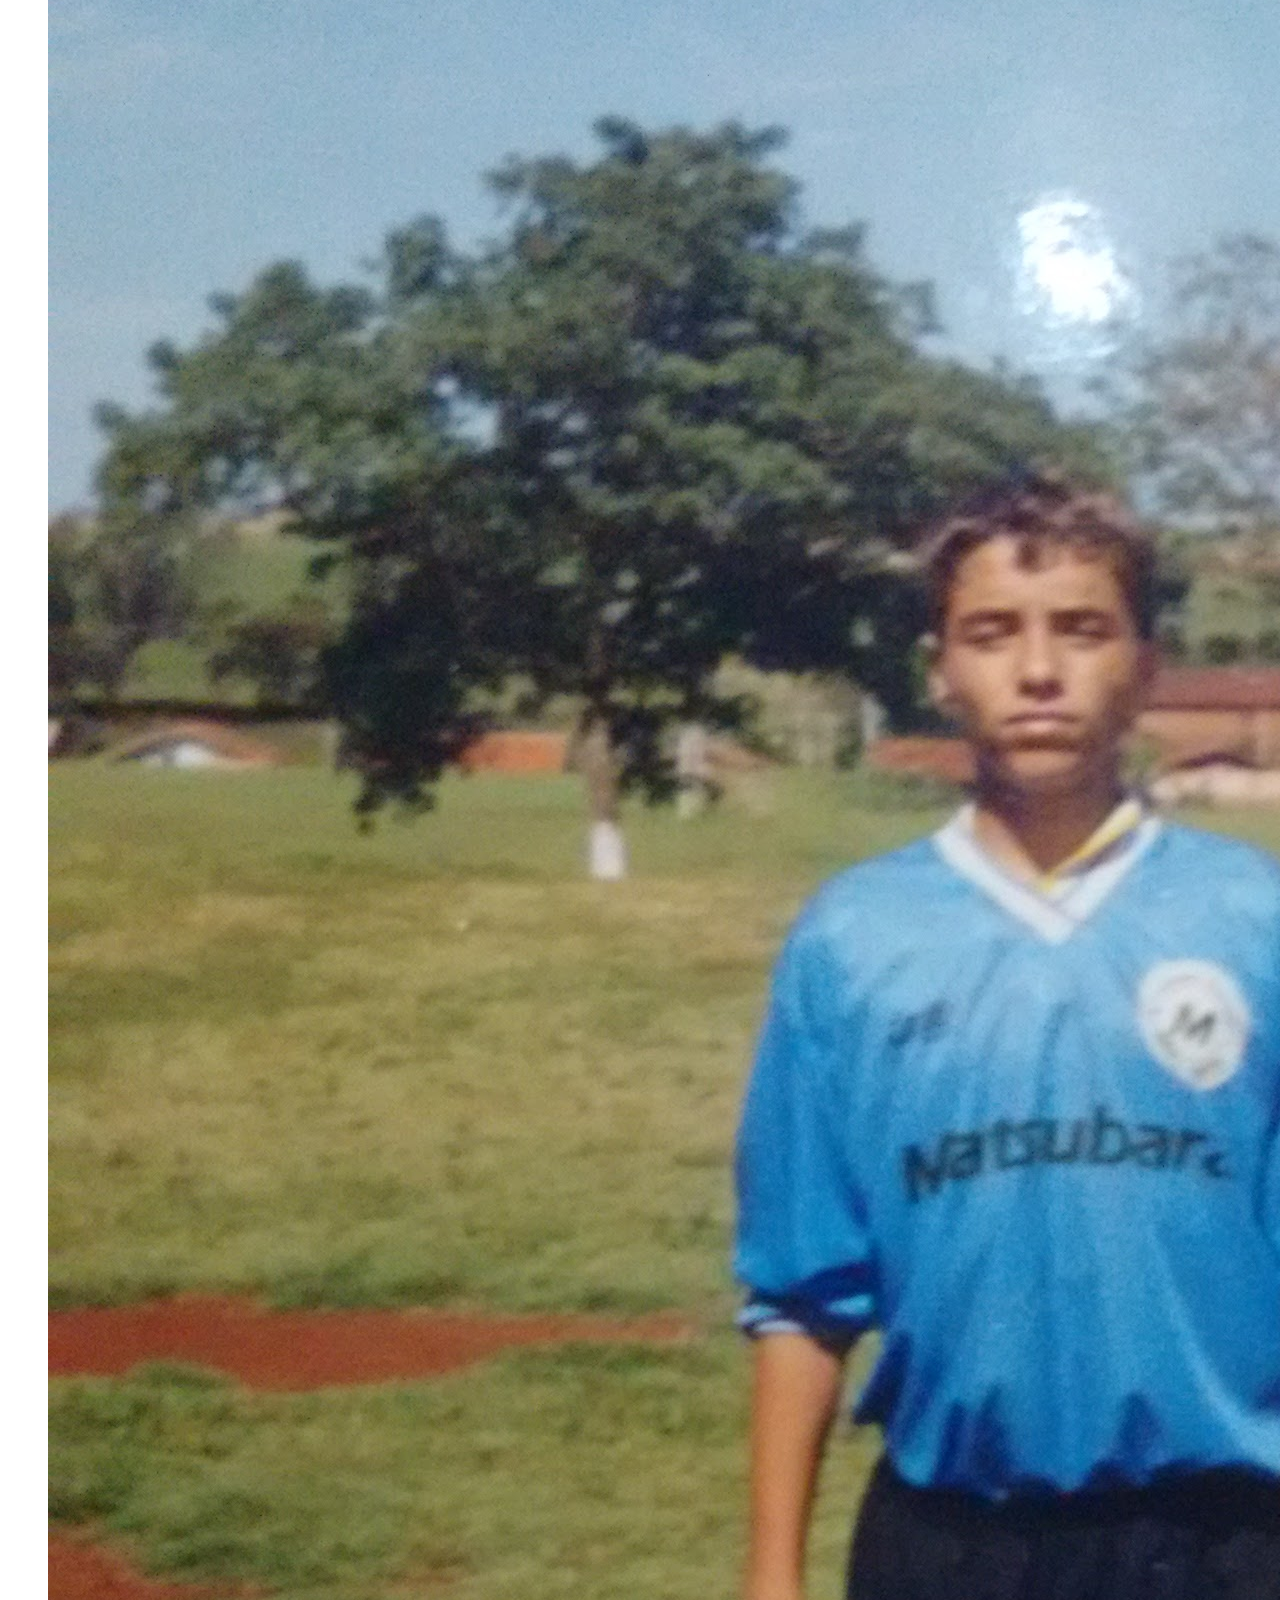
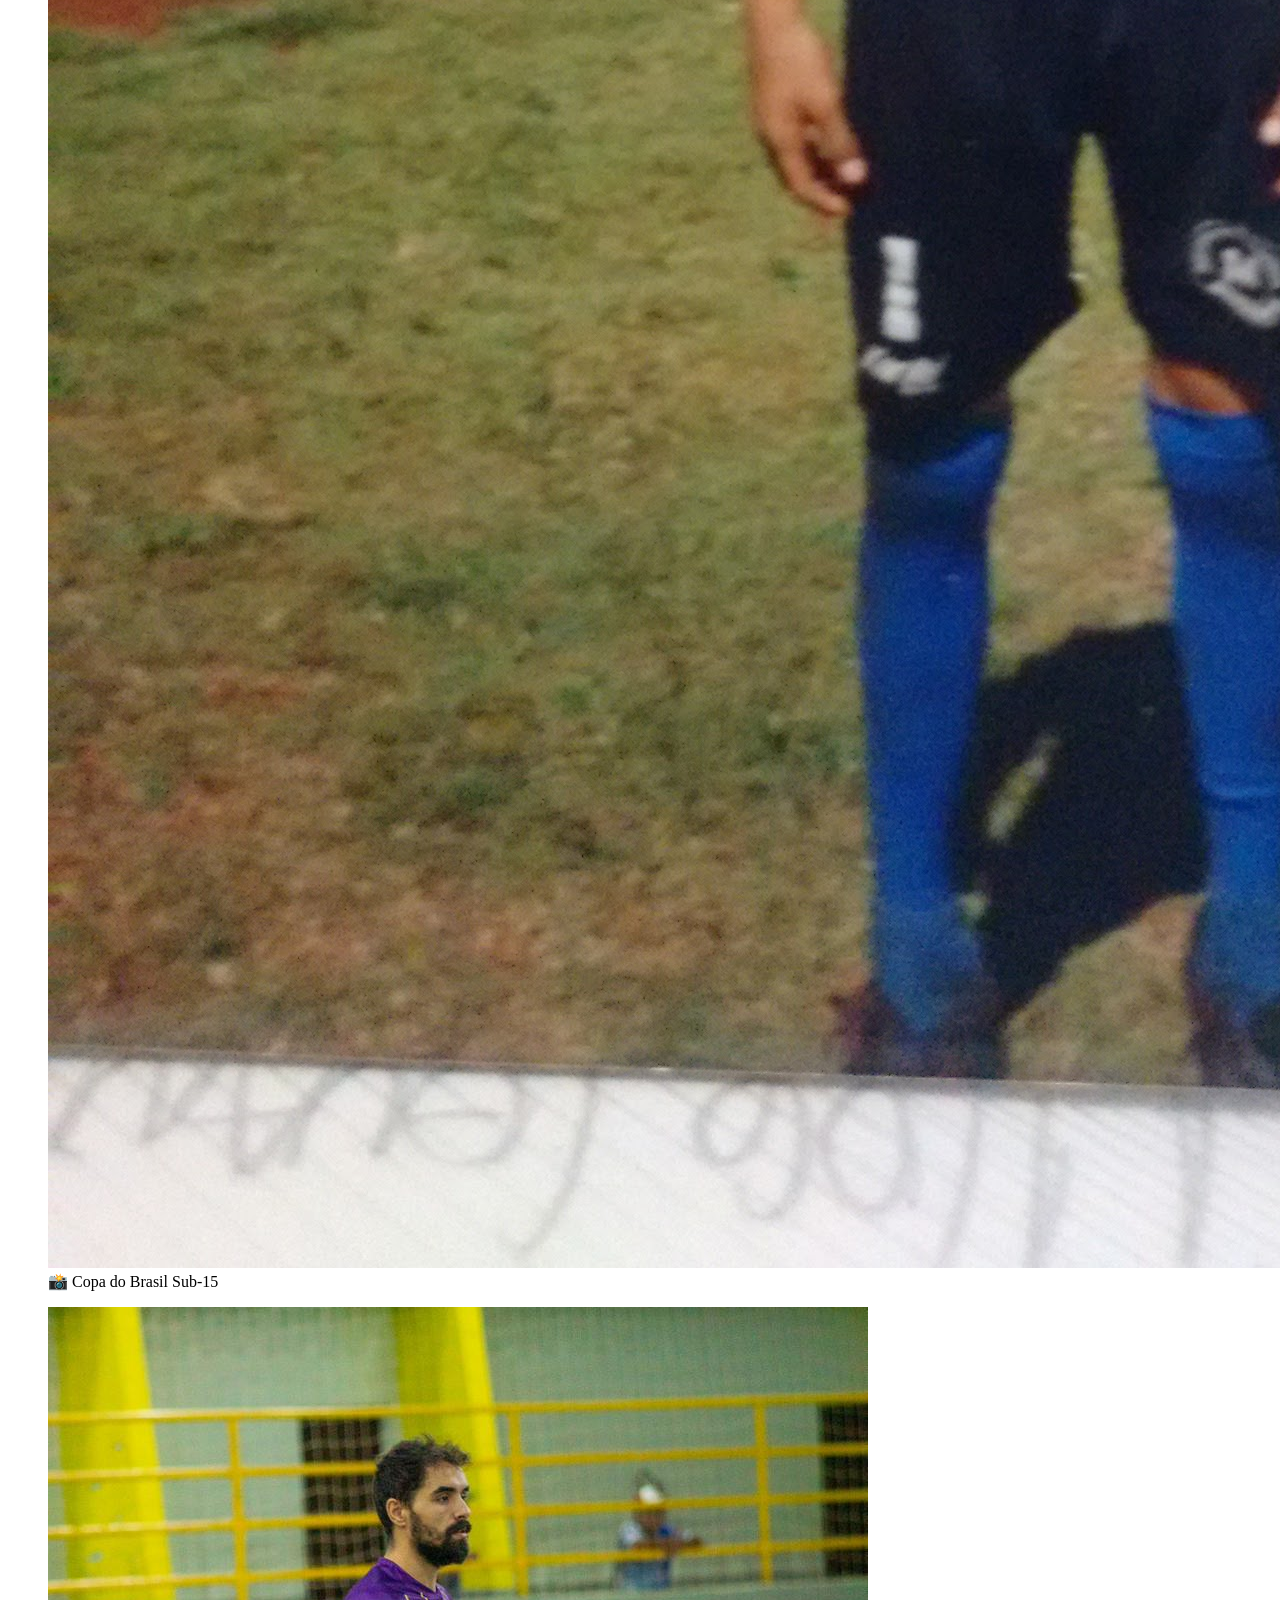
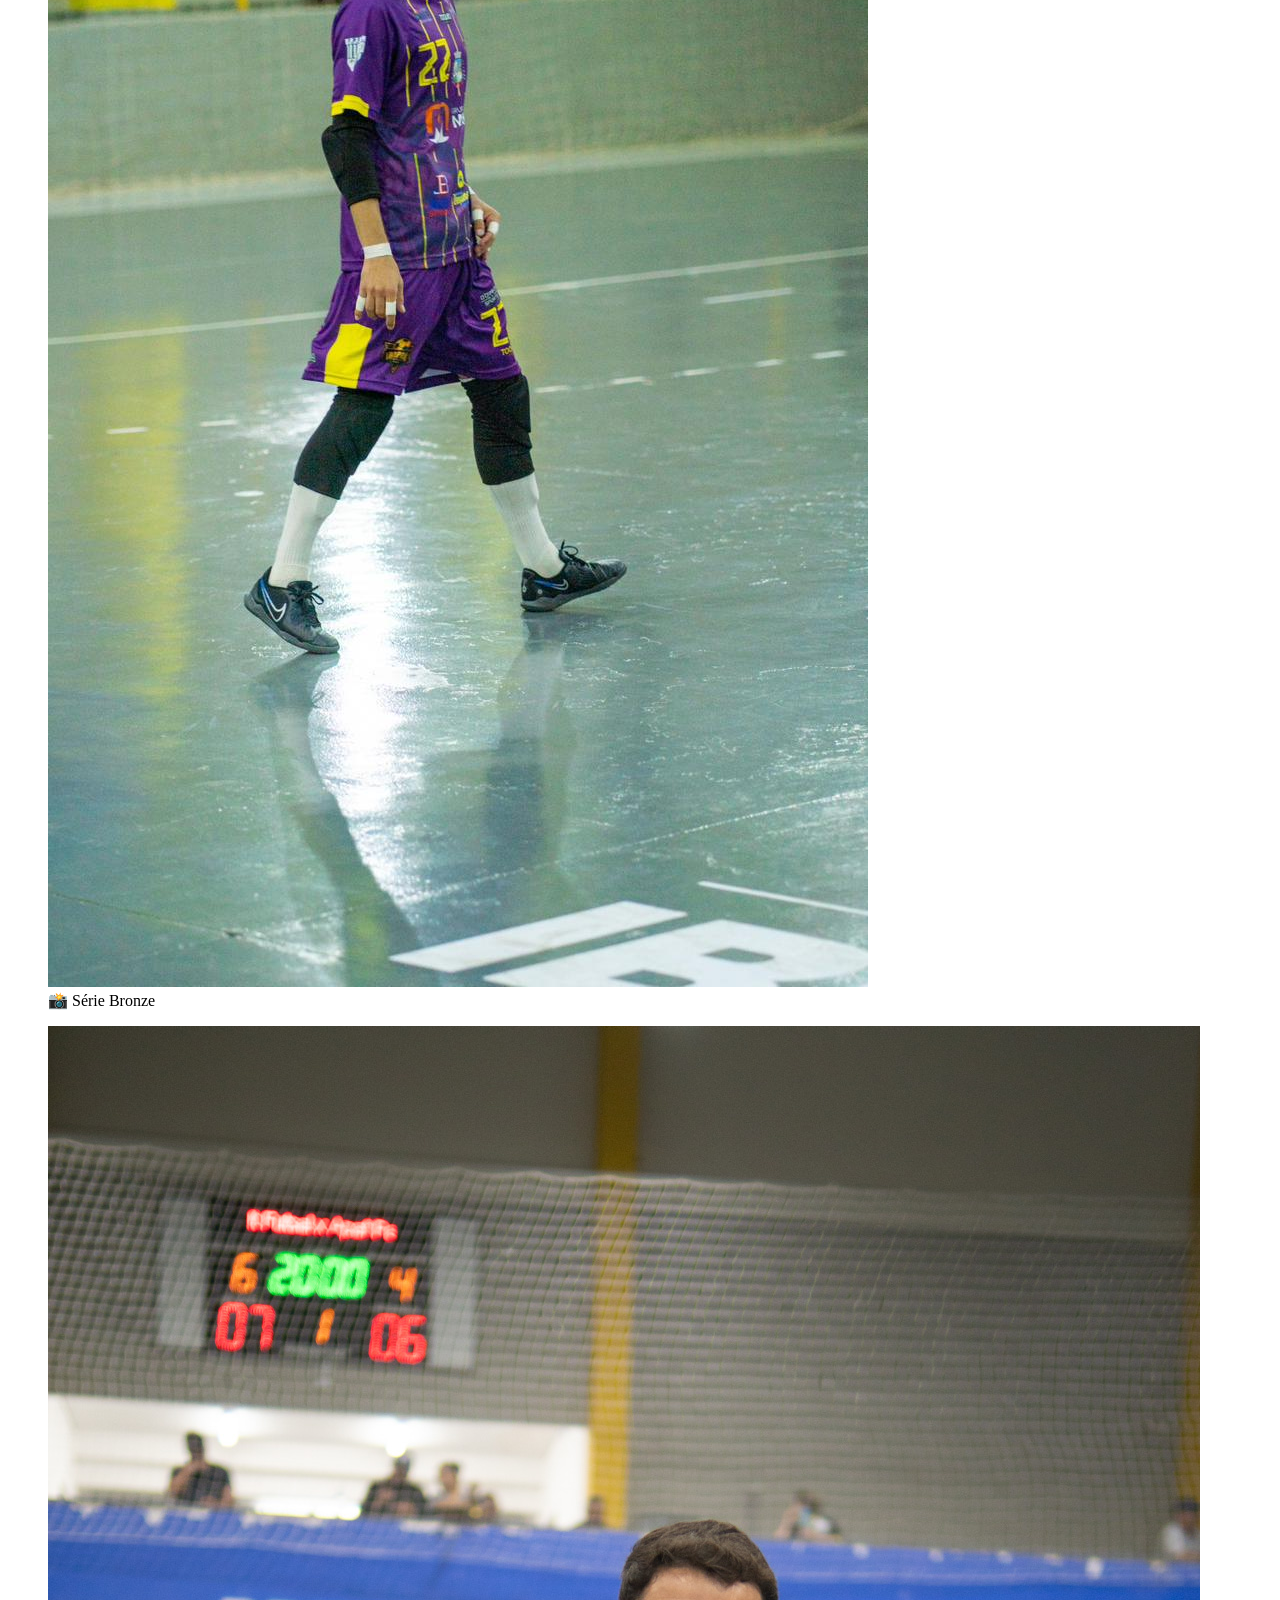
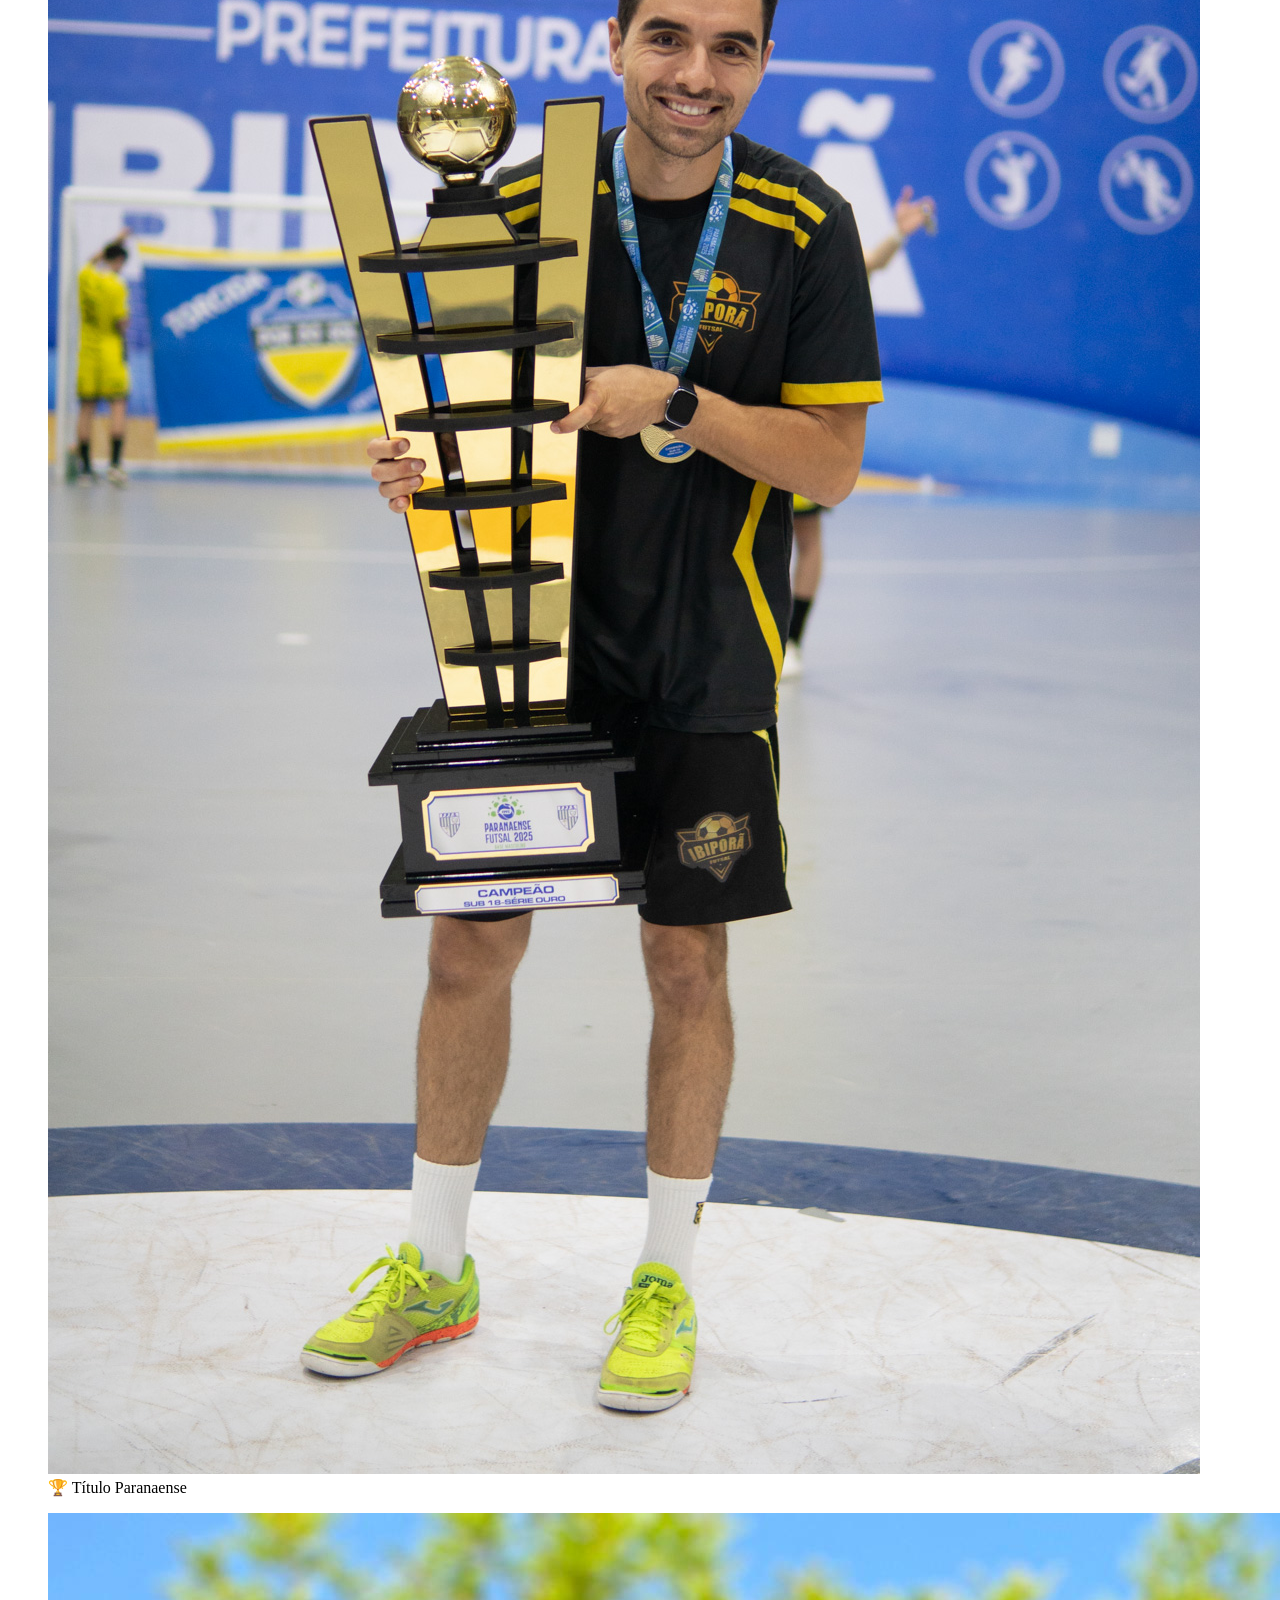
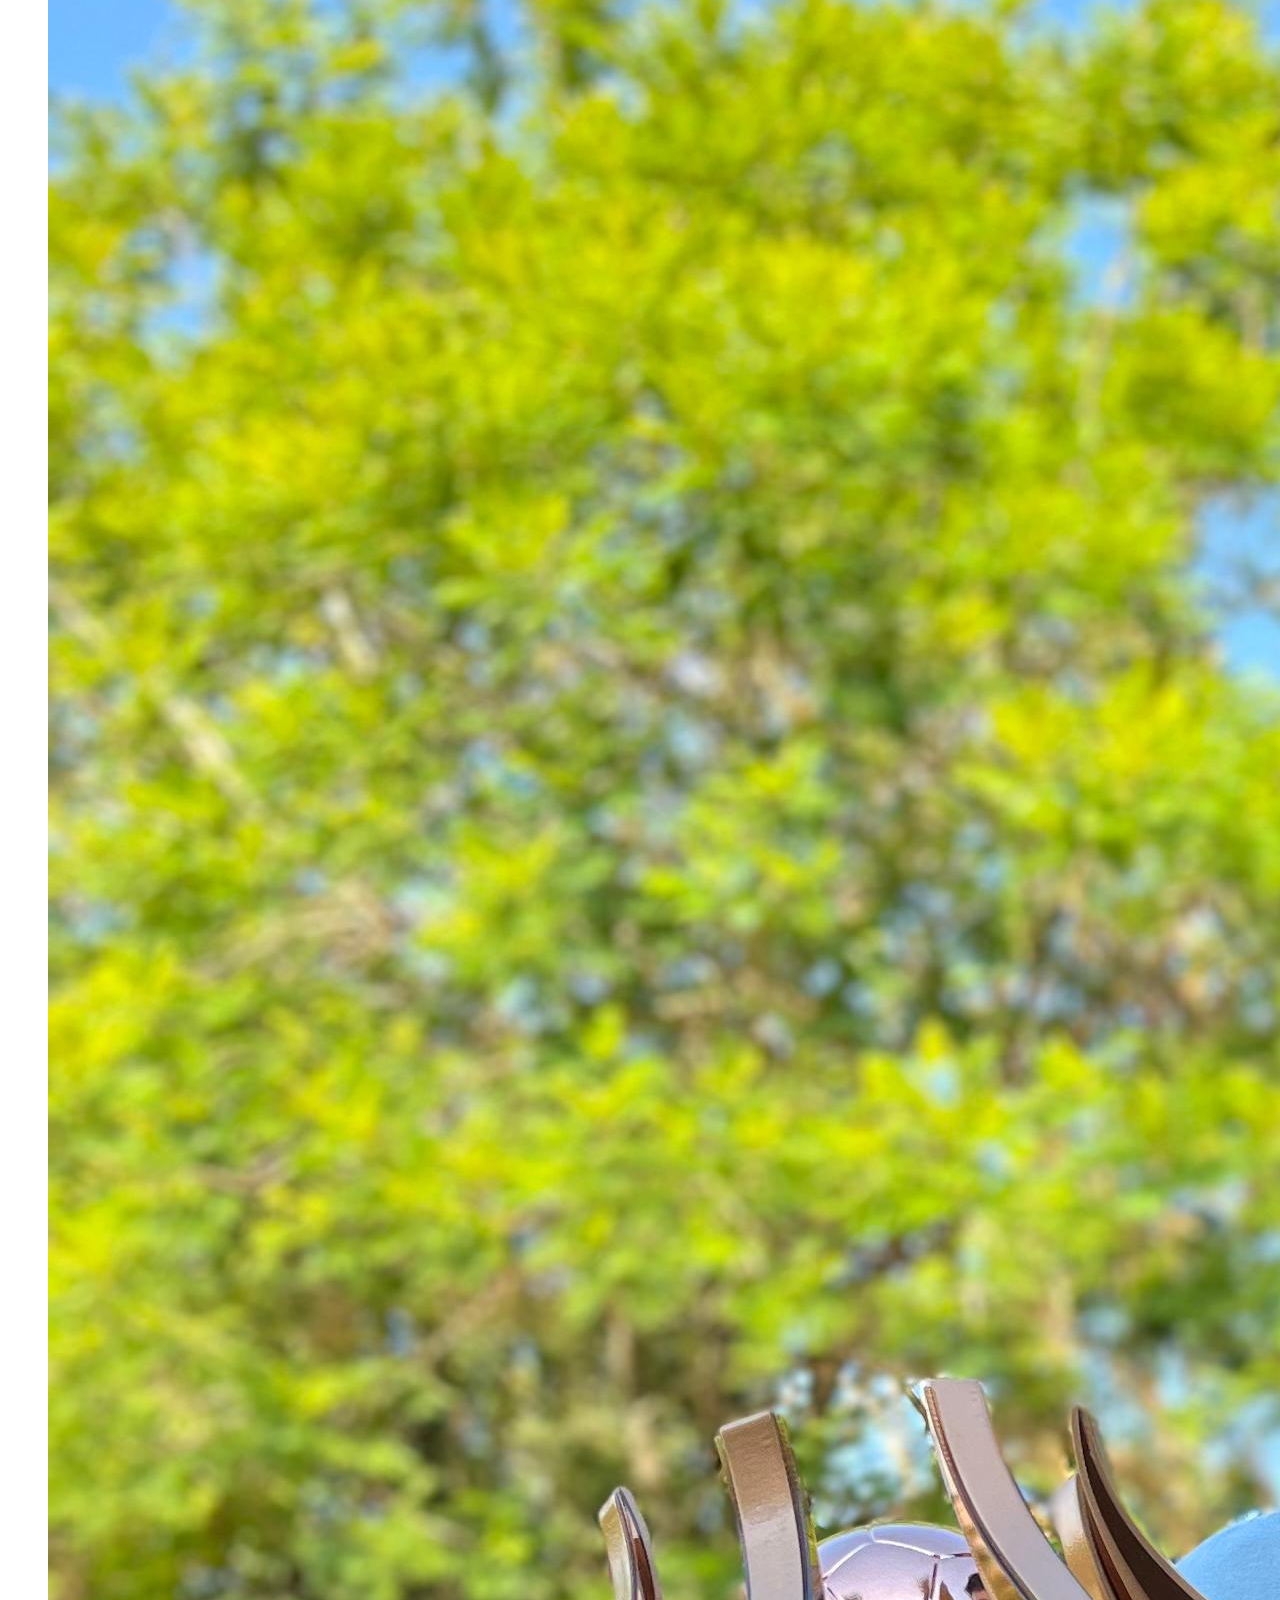
==== commit db19a674: "Fix HTML encoding issues in index.html" ====
--- a/index.html
+++ b/index.html
@@ -26,7 +26,7 @@
     <meta name="twitter:image" content="https://tobiasgoleiro.com.br/og-image.jpg">
 
     <!-- ===== ESTILO ===== -->
-    <link rel="stylesheet" href="style.css">
+    <link rel="stylesheet" href="estilo.css">
 </head>
 <body>
 
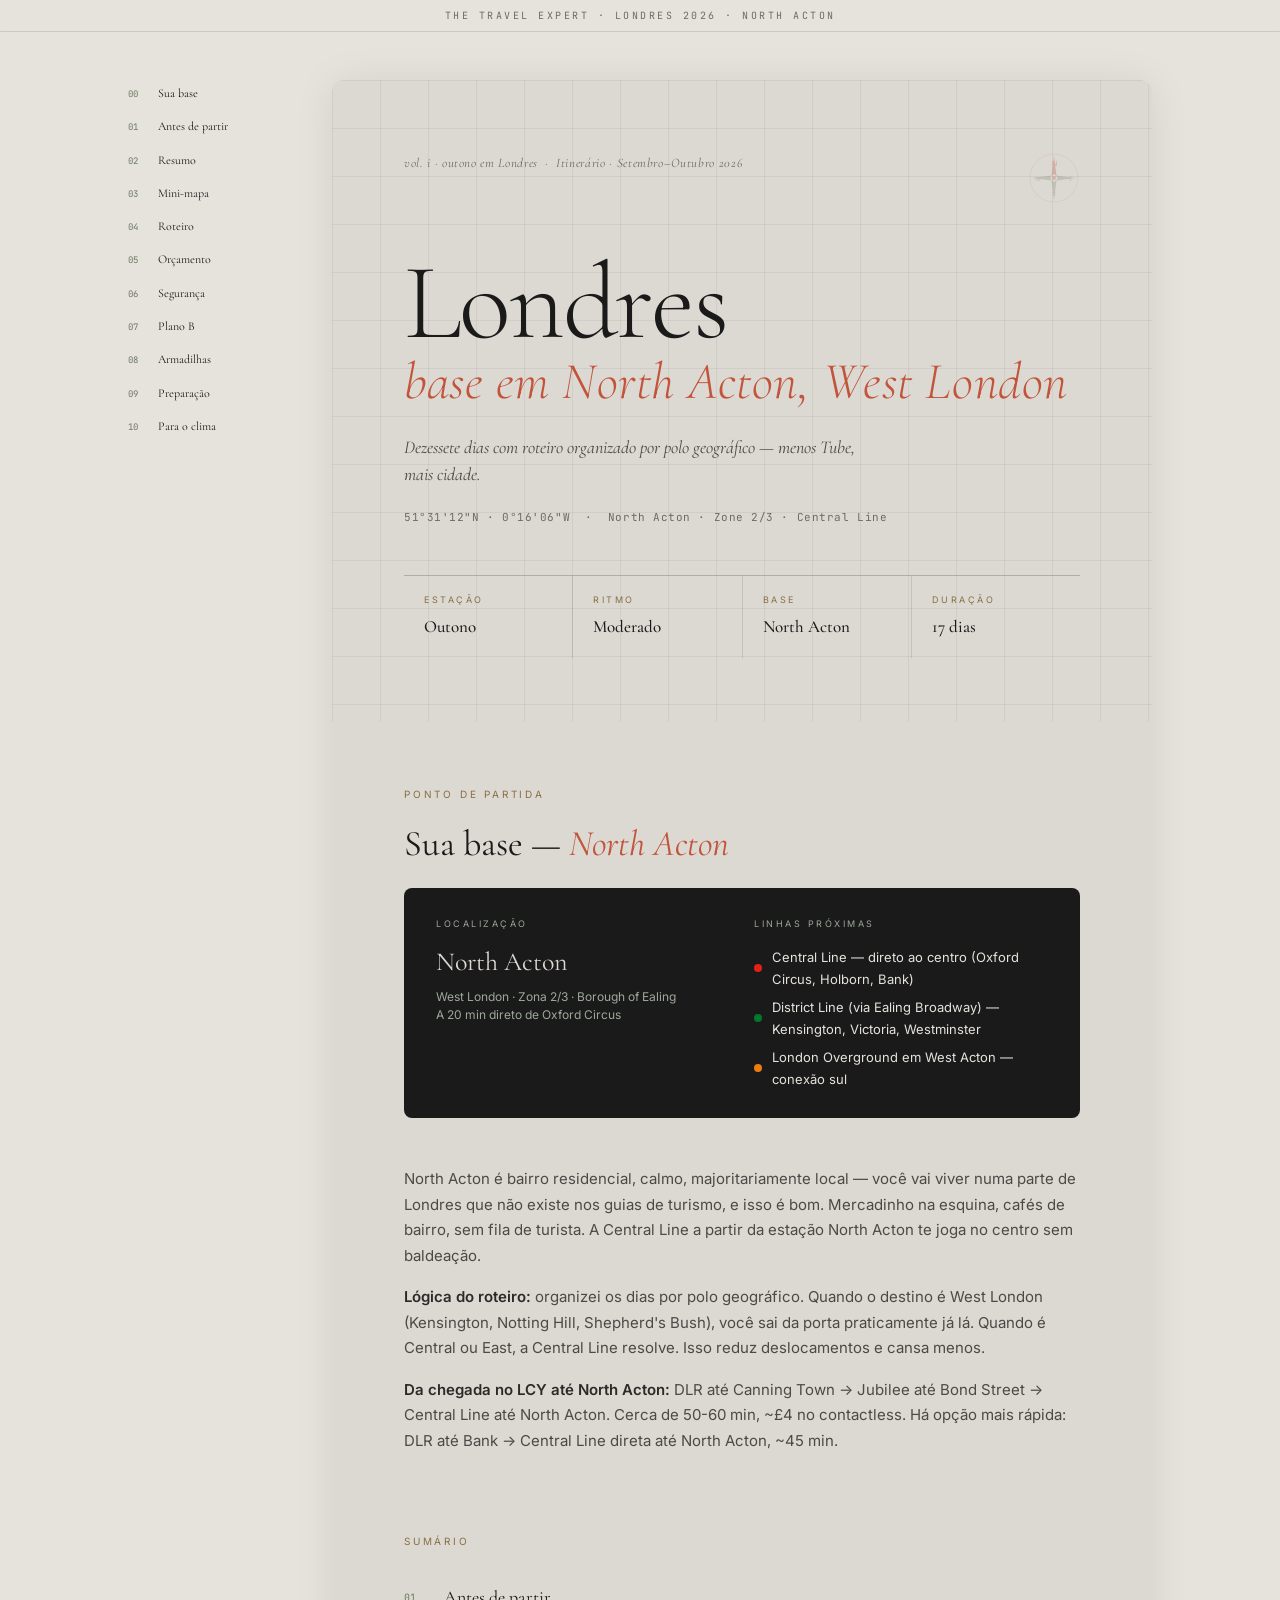
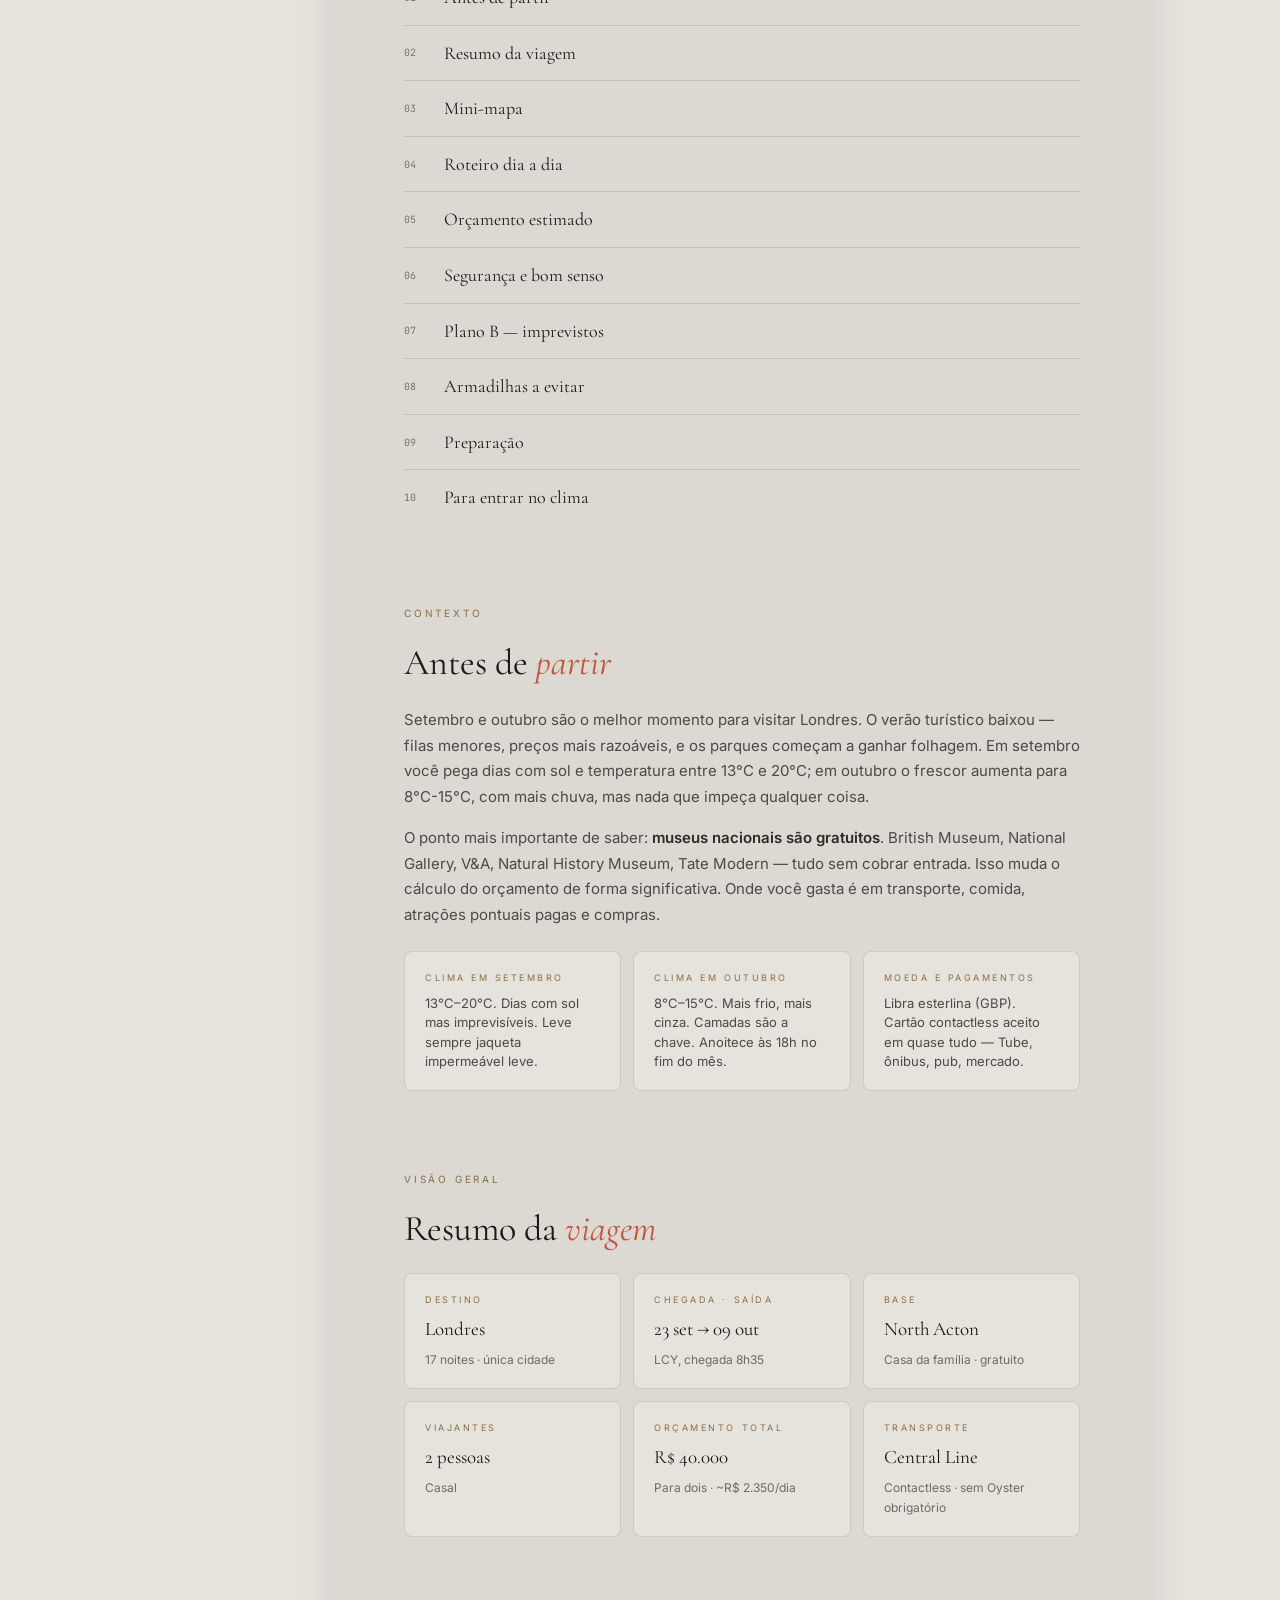
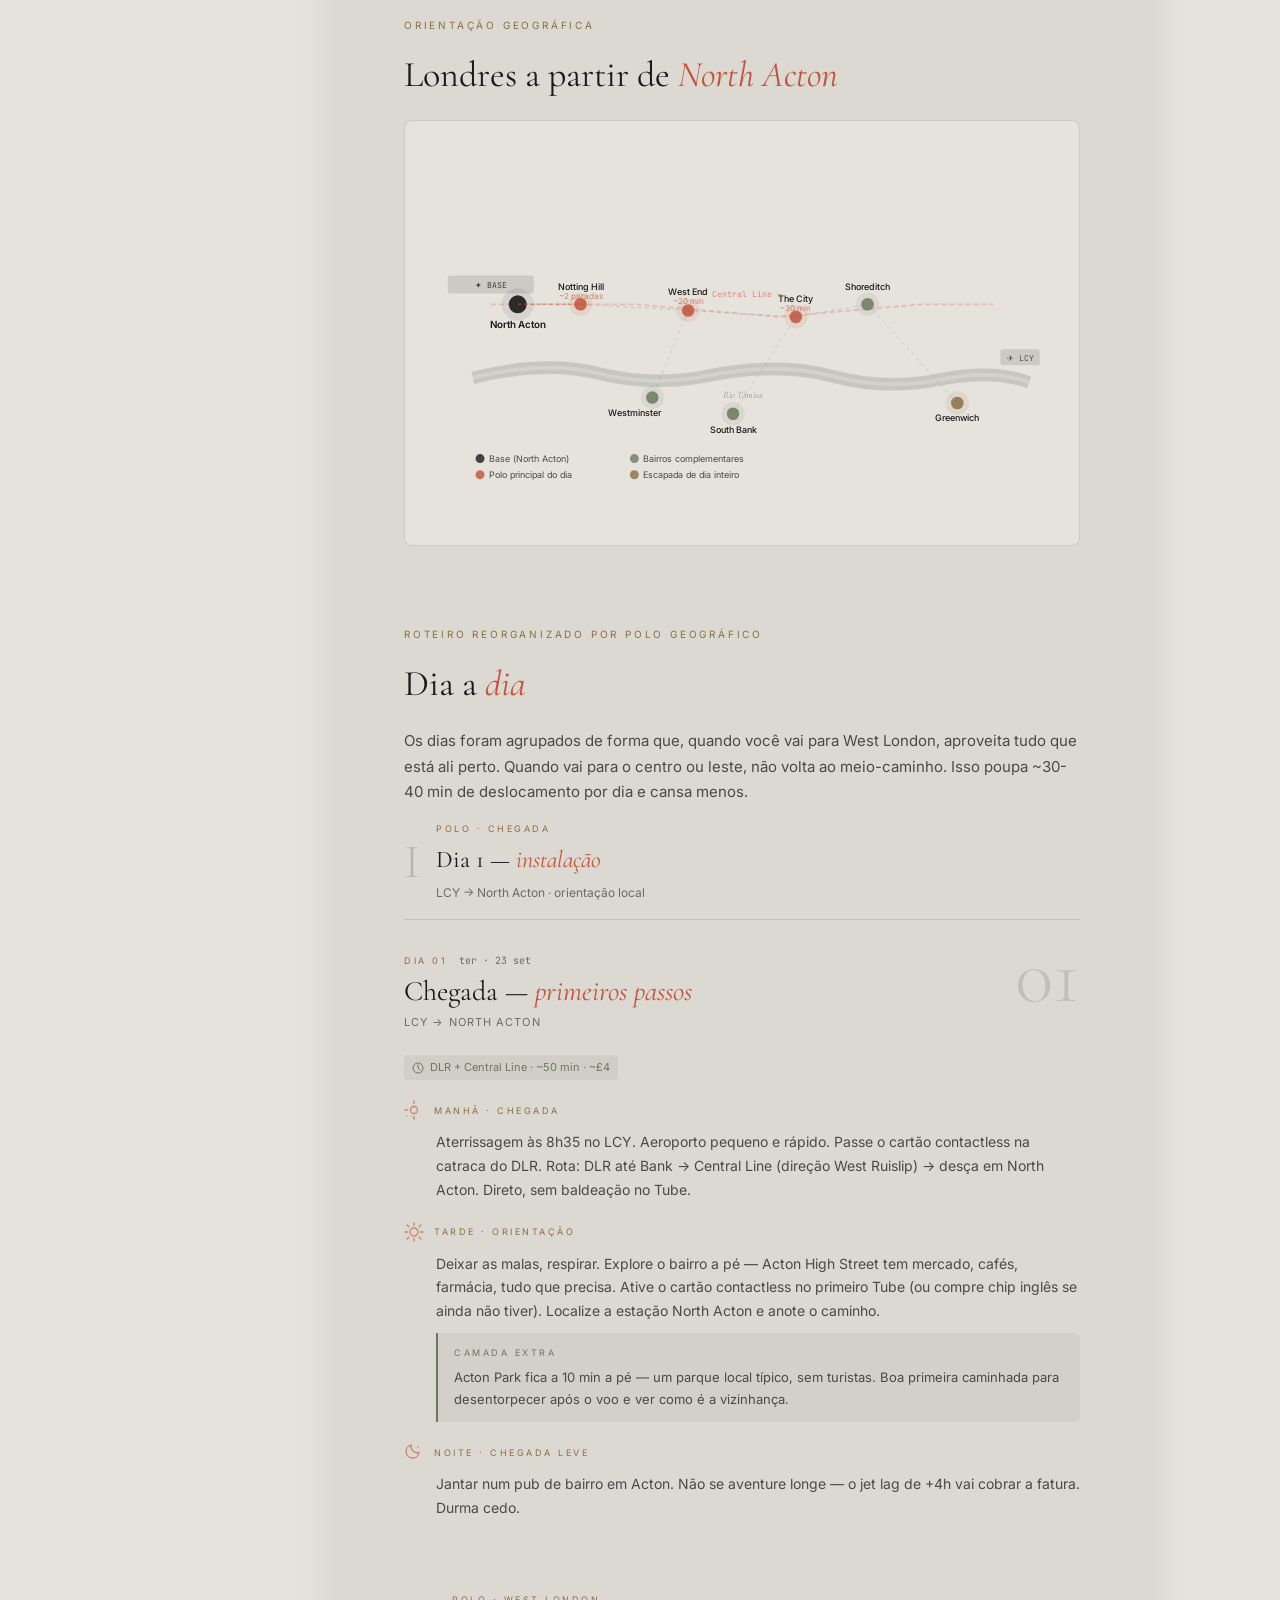
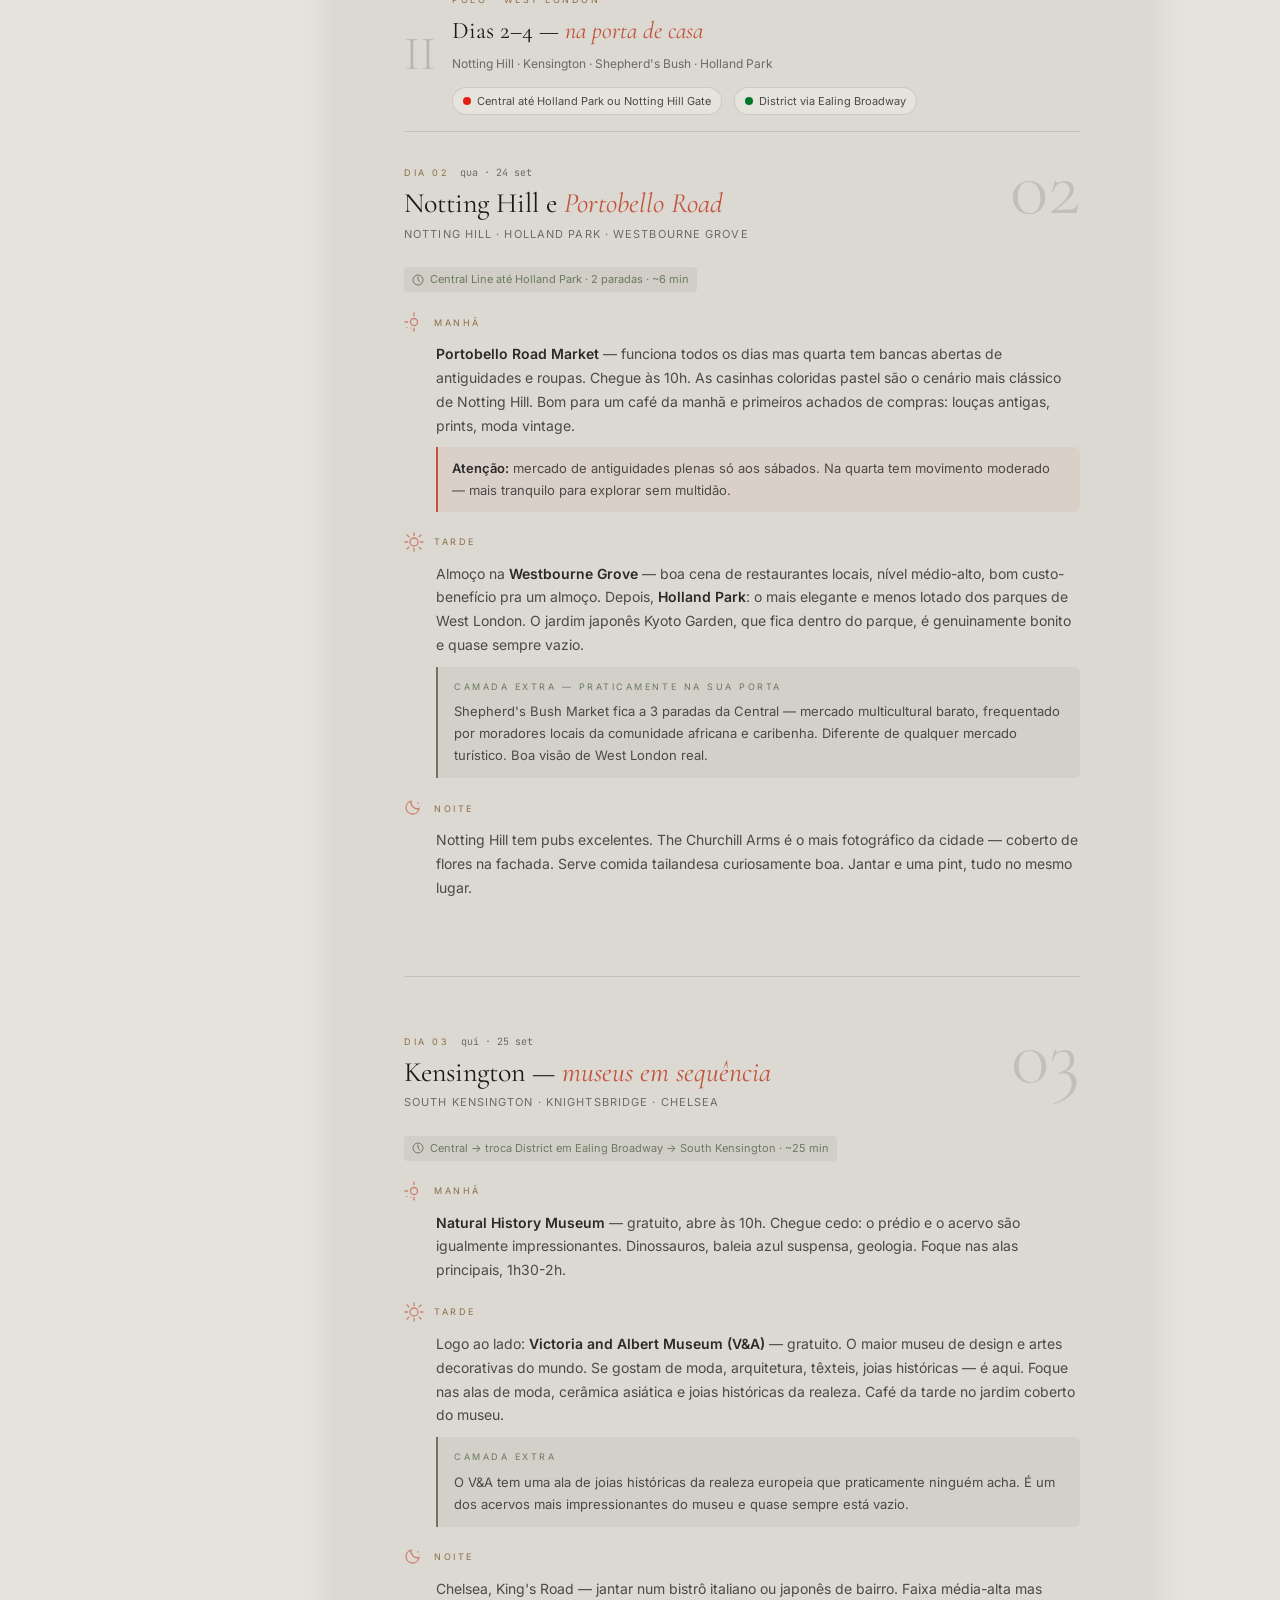
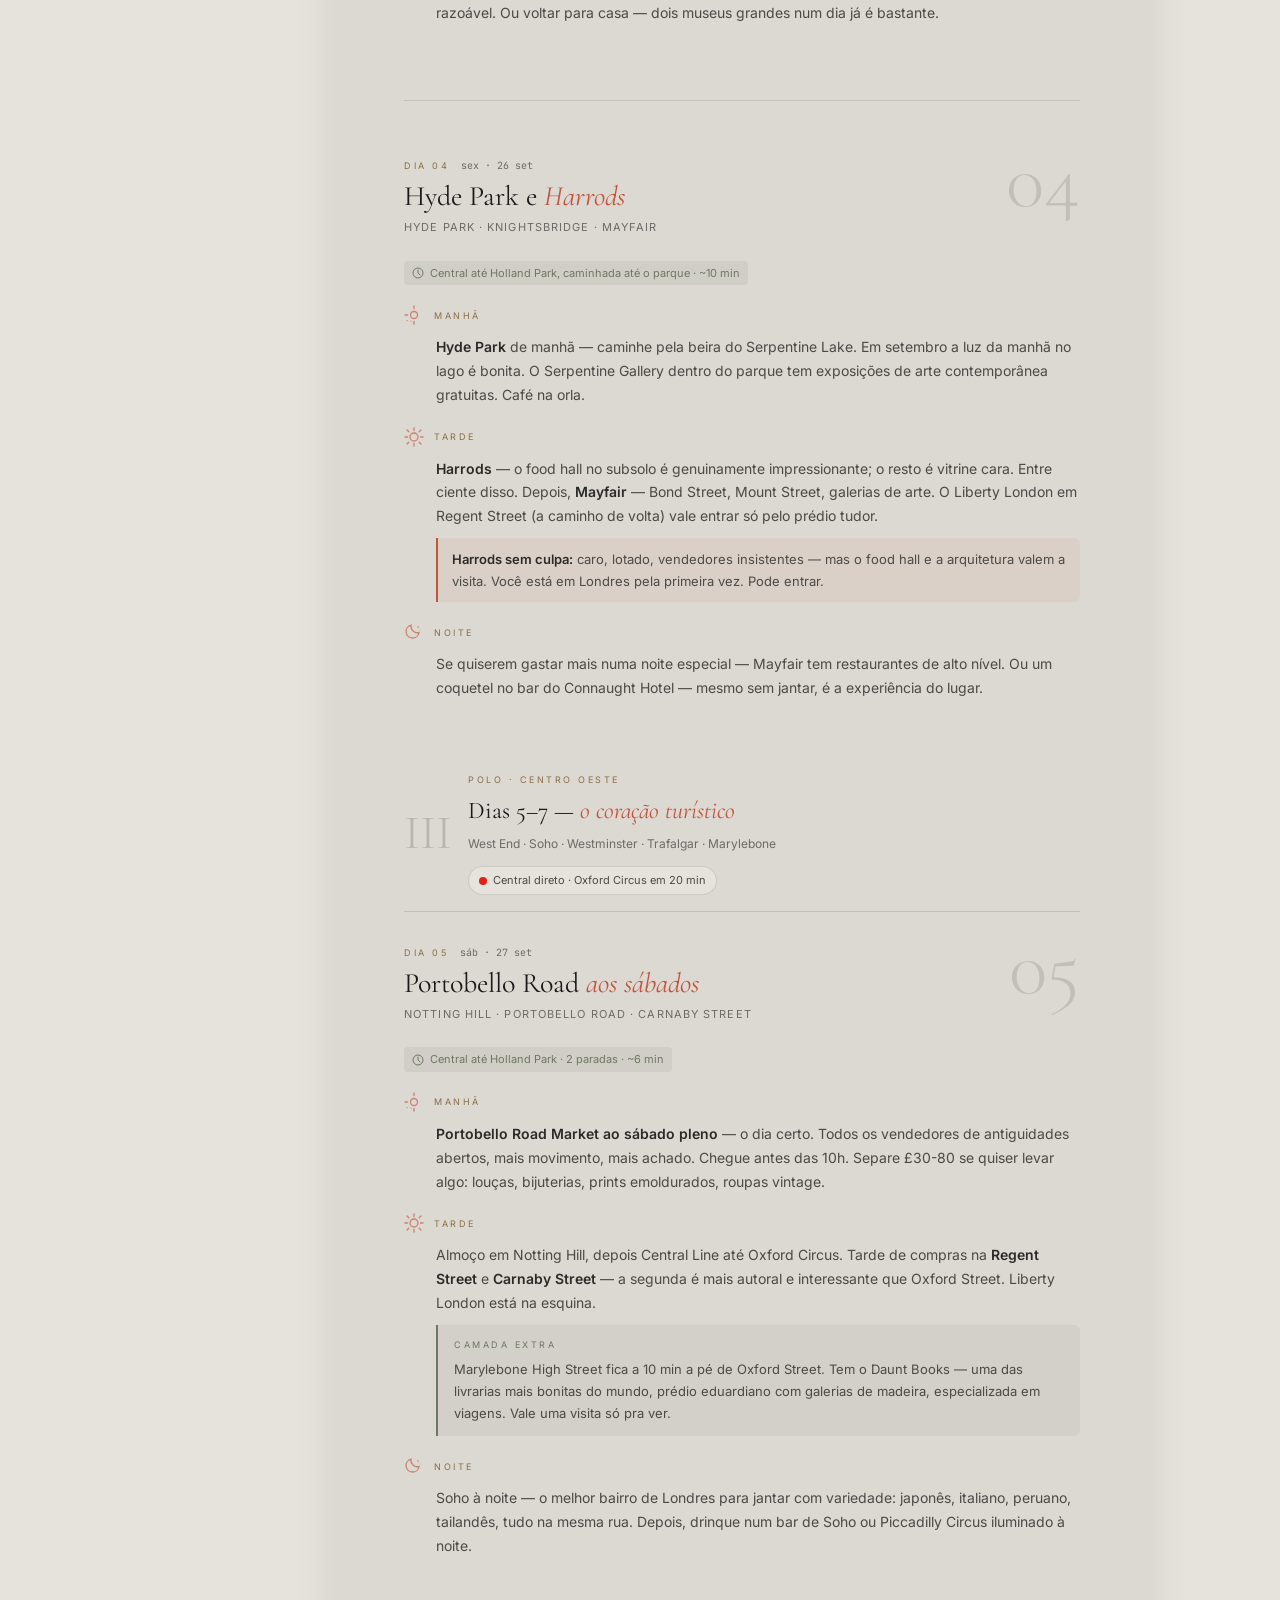
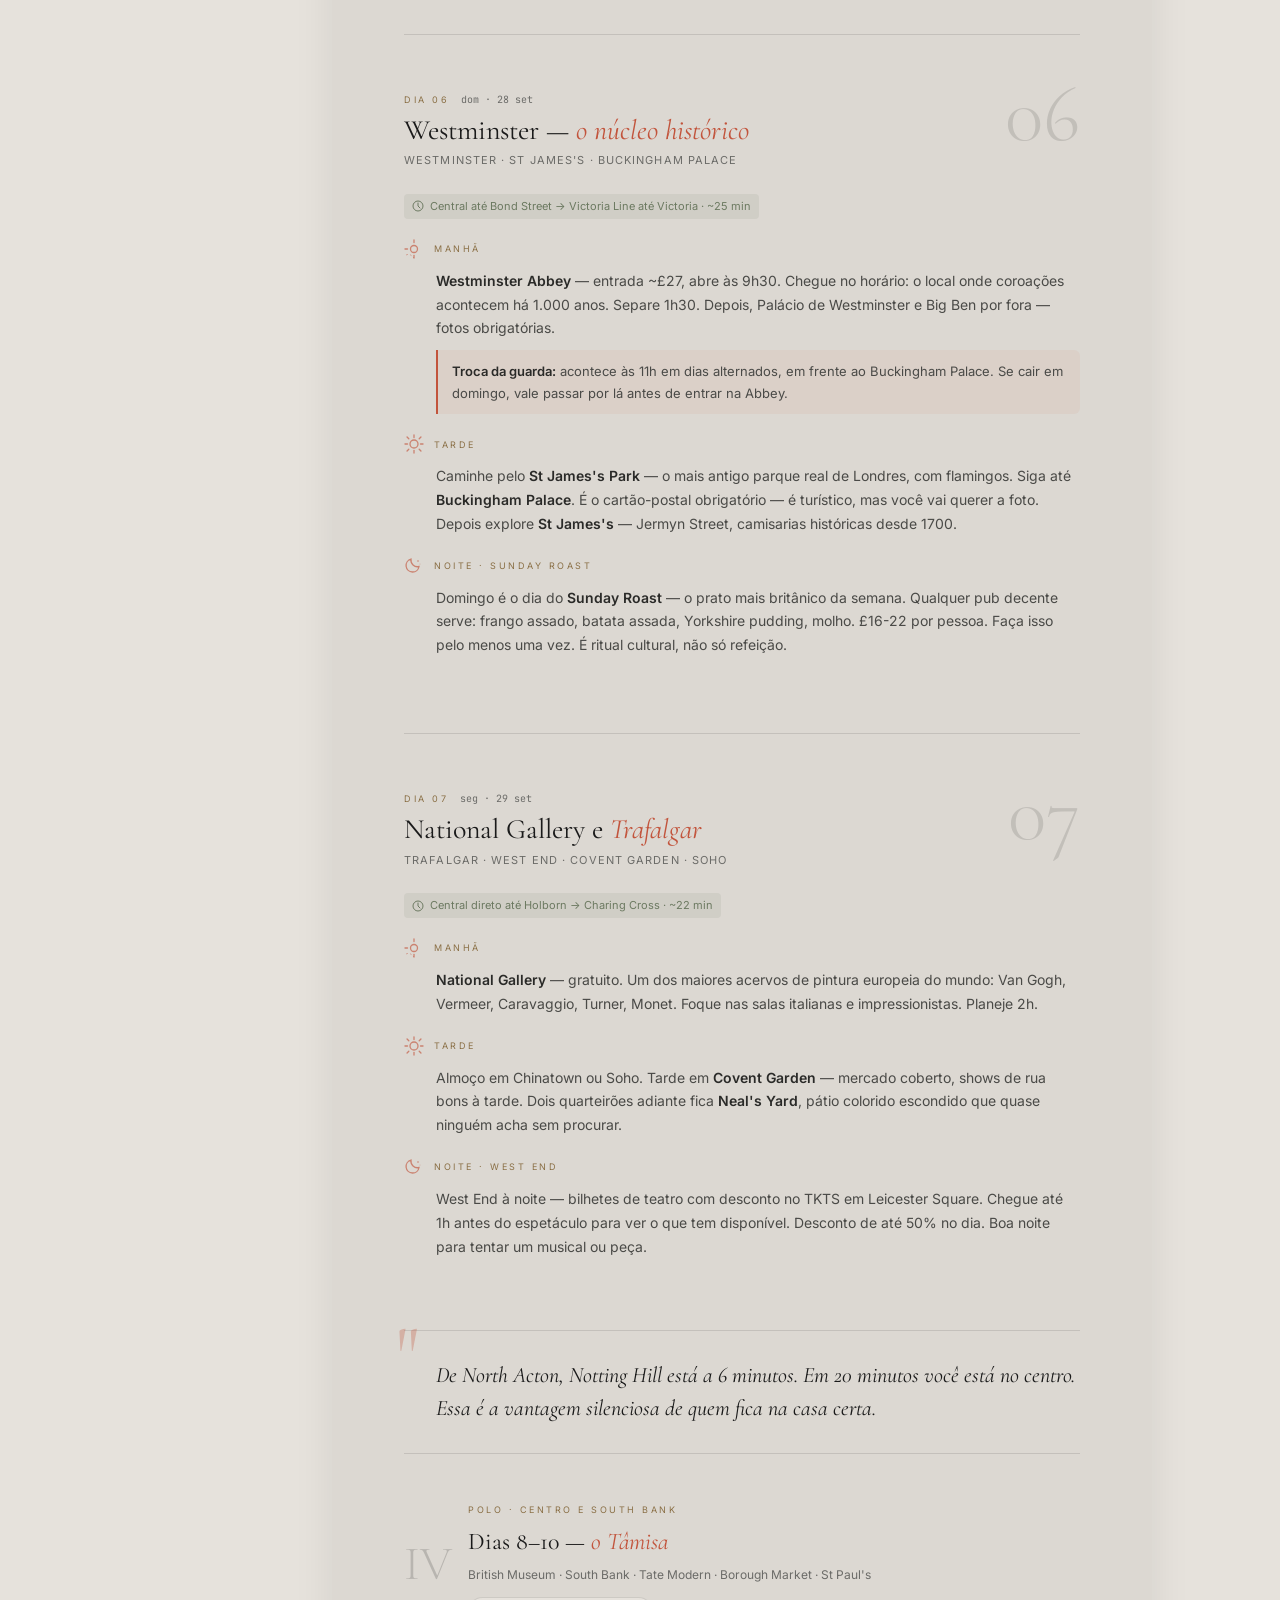
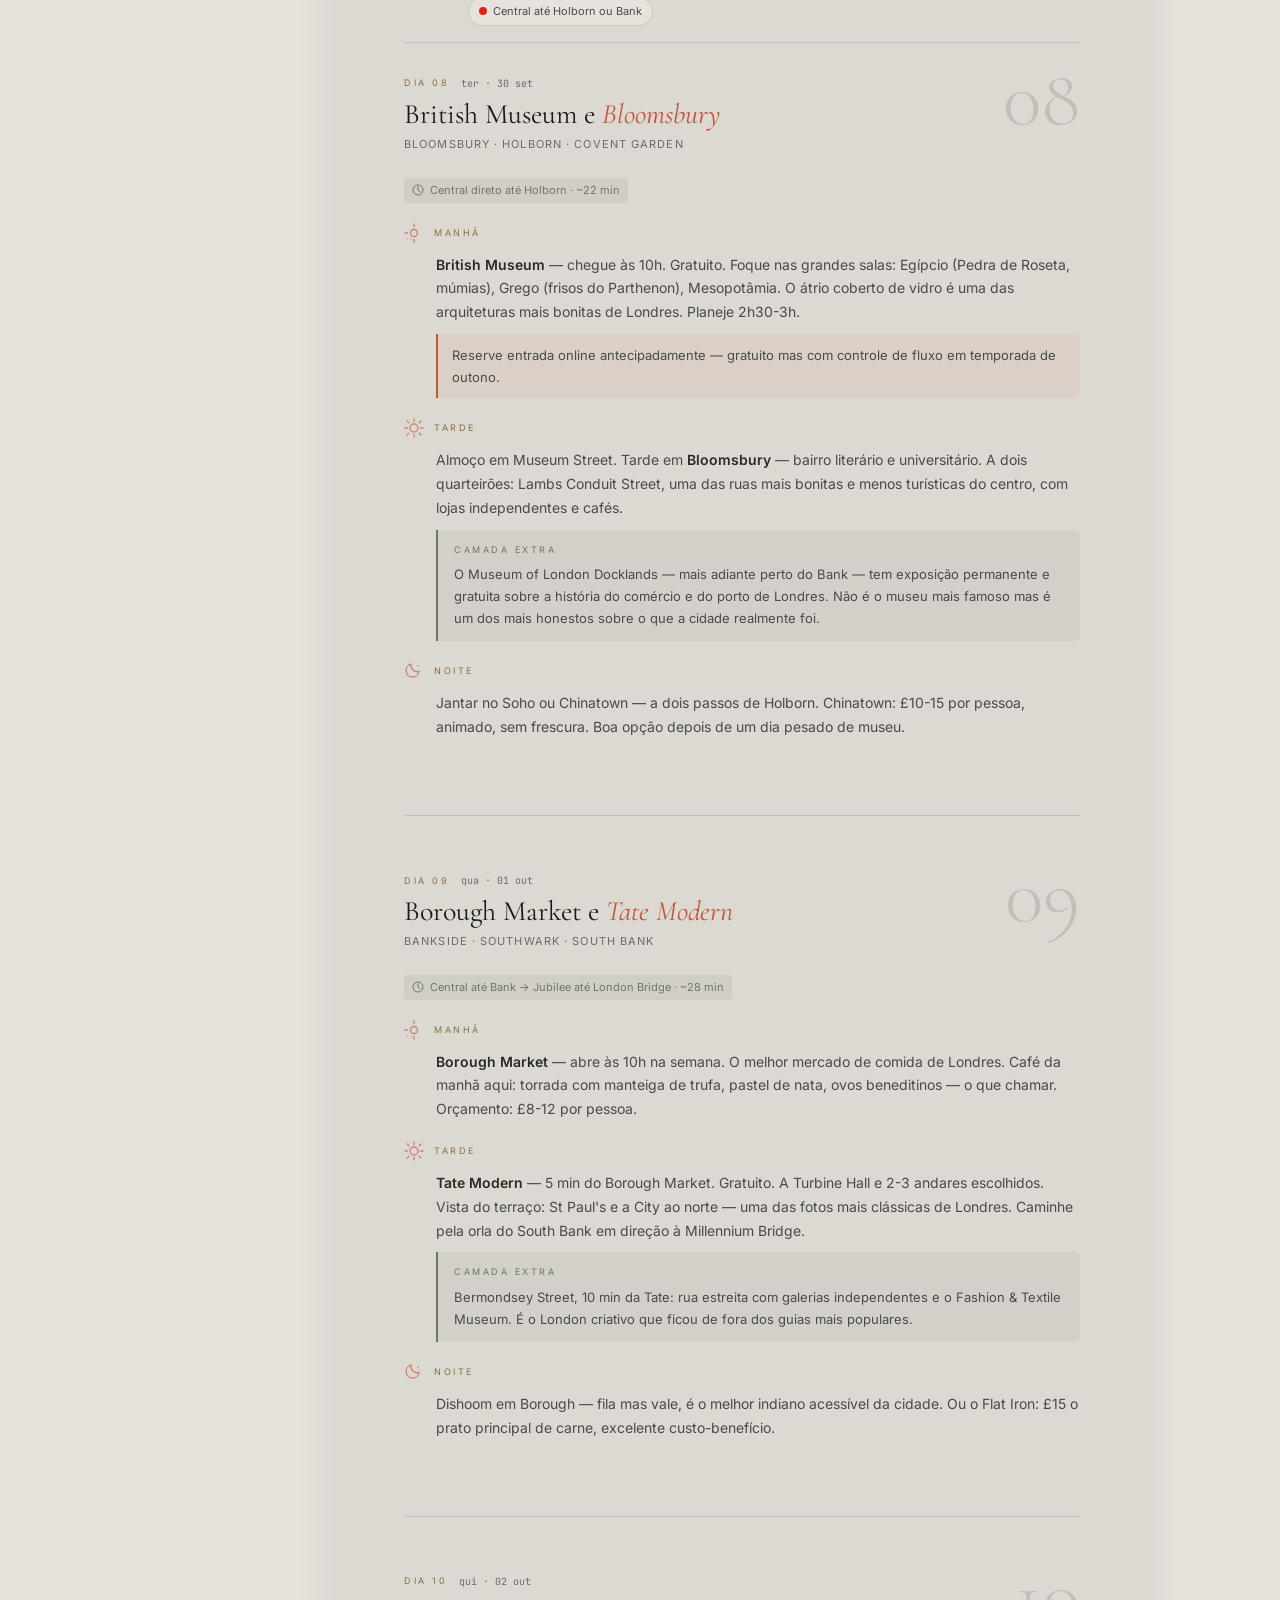
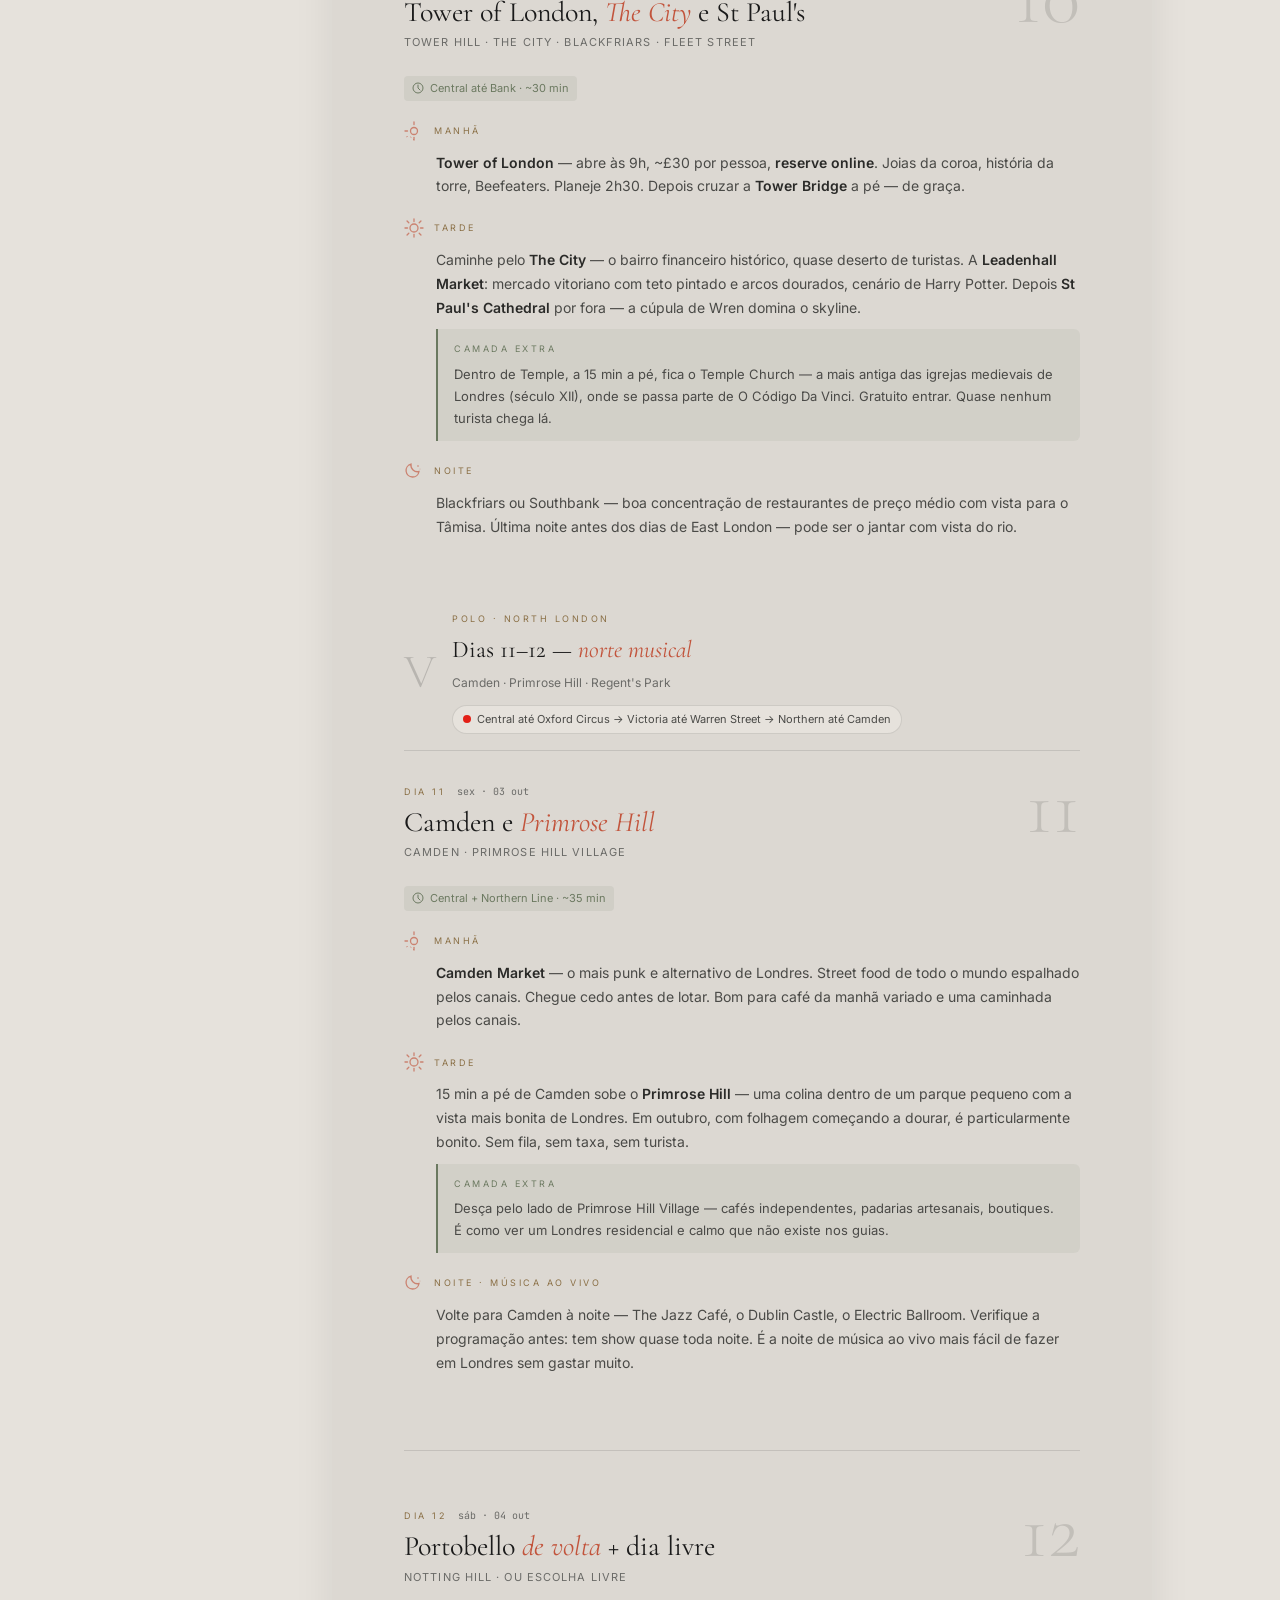
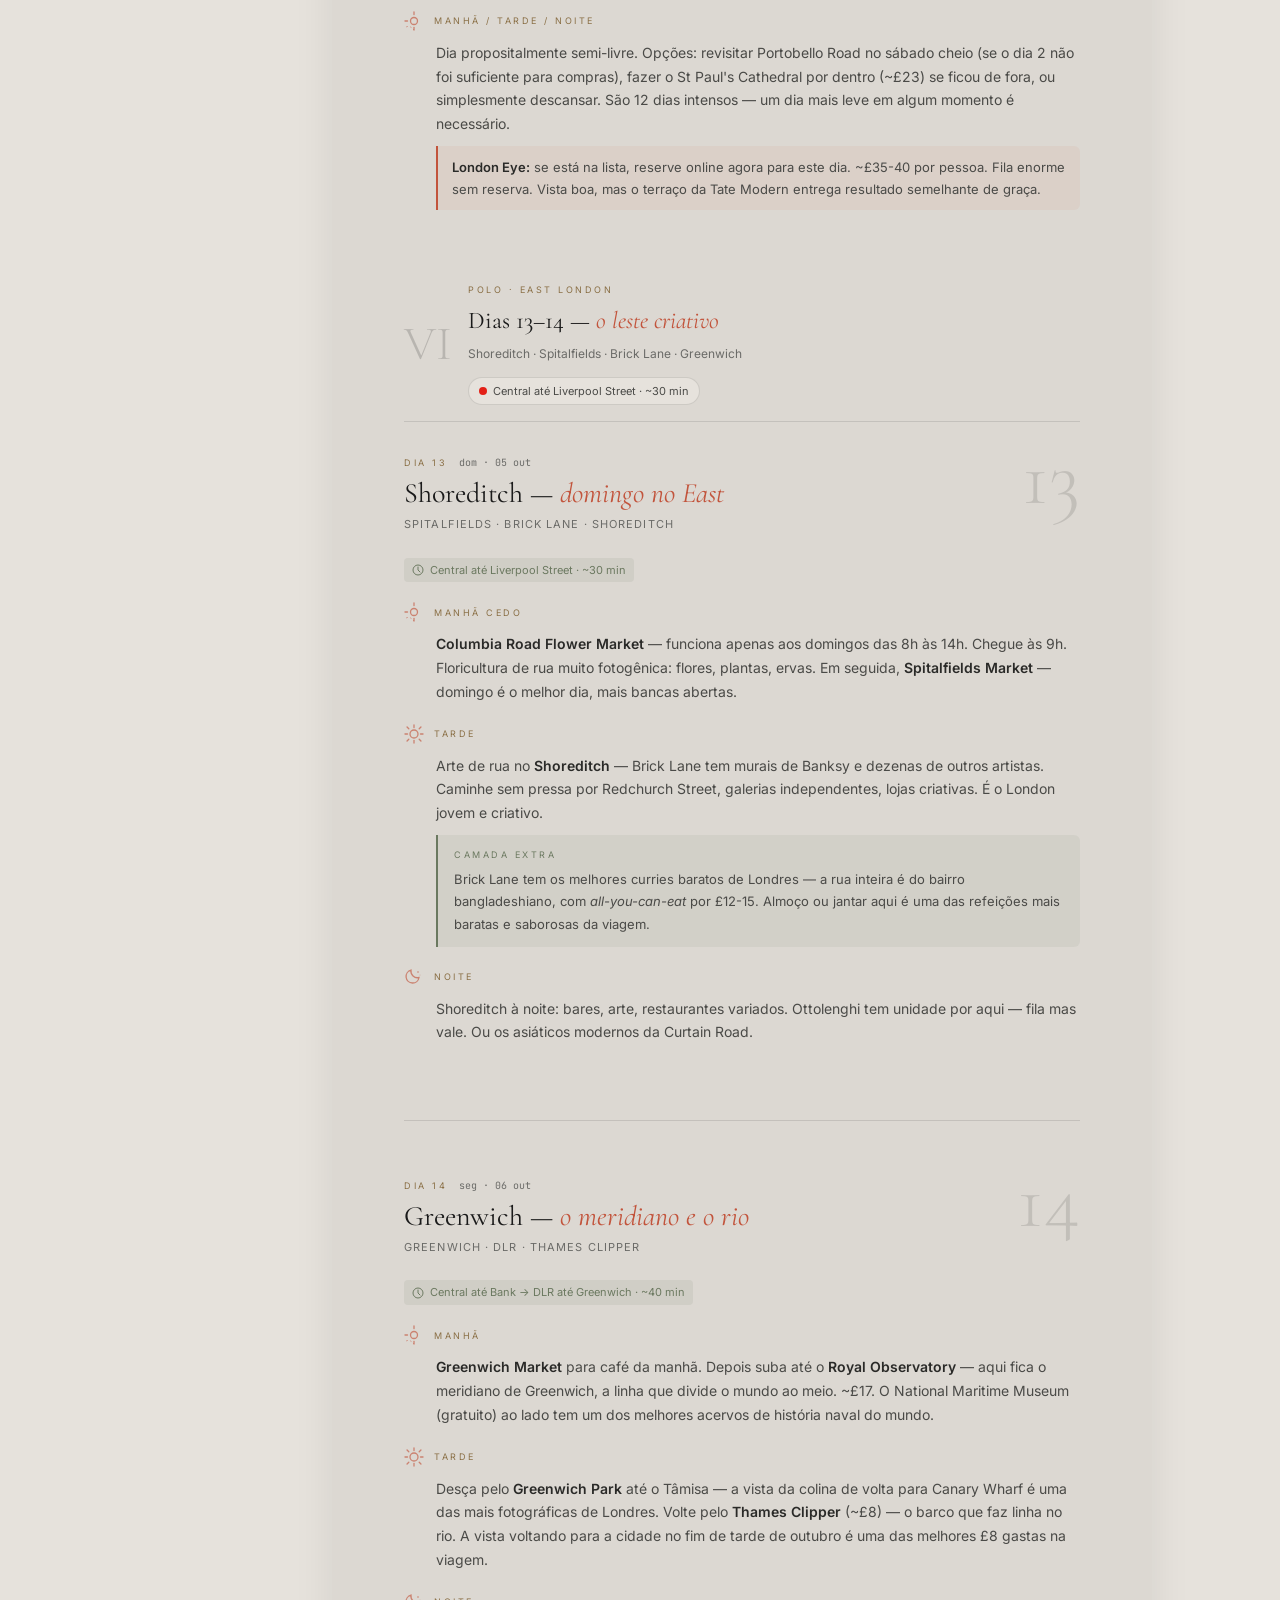
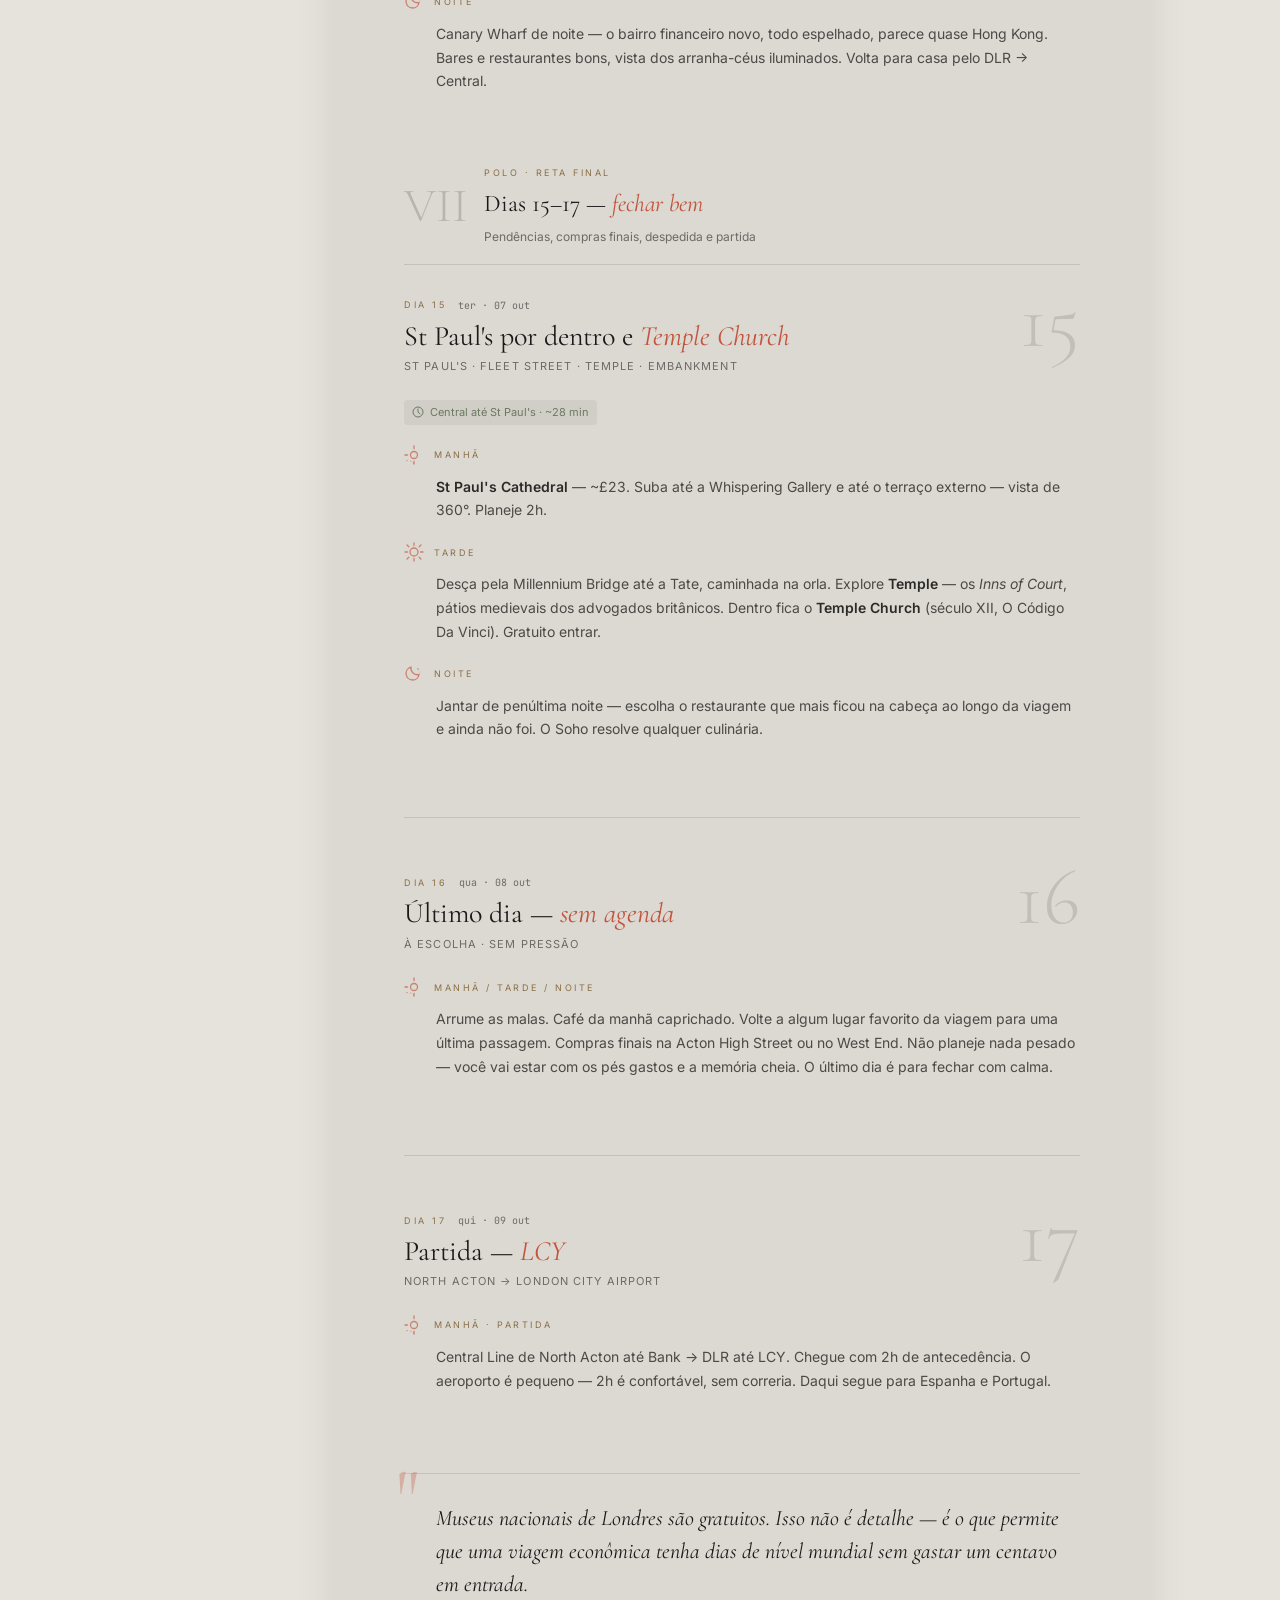
==== commit 535a3af9: "Update fmt.Println message from 'Hello' to 'Goodbye'" ====
--- a/index.html
+++ b/index.html
@@ -1,254 +1,1751 @@
 <!DOCTYPE html>
 <html lang="pt-BR">
 <head>
-    <meta charset="UTF-8">
-    <meta name="viewport" content="width=device-width, initial-scale=1.0">
-
-    <!-- ===== SEO BÁSICO ===== -->
-    <title>Reflexo de Gato™ - Método para Goleiros</title>
-    <meta name="description" content="Descubra o método Reflexo de Gato™ e transforme seu reflexo na hora da defesa. Treino para goleiros explosivos como Buffon, Courtois e Neuer. Comece agora!">
-    <meta name="keywords" content="goleiro, treino de goleiro, reflexo de gato, defesa, futebol, treino para goleiros">
-    <meta name="author" content="Tobias Goleiro">
-    <link rel="canonical" href="https://tobiasgoleiro.com.br">
-
-    <!-- ===== OPEN GRAPH (WhatsApp, Facebook, Instagram) ===== -->
-    <meta property="og:type" content="website">
-    <meta property="og:title" content="Você é goleiro e trava na hora da defesa decisiva?">
-    <meta property="og:description" content="Método Reflexo de Gato™ — transforme goleiros lentos em paredões explosivos como Buffon, Courtois e Neuer.">
-    <meta property="og:image" content="https://tobiasgoleiro.com.br/og-image.jpg">
-    <meta property="og:url" content="https://tobiasgoleiro.com.br">
-    <meta property="og:locale" content="pt_BR">
-
-    <!-- ===== TWITTER CARD ===== -->
-    <meta name="twitter:card" content="summary_large_image">
-    <meta name="twitter:title" content="Você é goleiro e trava na hora da defesa decisiva?">
-    <meta name="twitter:description" content="Método Reflexo de Gato™ — treino para goleiros explosivos.">
-    <meta name="twitter:image" content="https://tobiasgoleiro.com.br/og-image.jpg">
-
-    <!-- ===== ESTILO ===== -->
-    <link rel="stylesheet" href="estilo.css">
+<meta charset="UTF-8">
+<meta name="viewport" content="width=device-width, initial-scale=1.0">
+<title>Londres — The Travel Expert</title>
+<link href="https://fonts.googleapis.com/css2?family=Cormorant+Garamond:ital,wght@0,300;0,400;0,500;0,600;1,300;1,400;1,500&family=Inter:wght@300;400;500;600&family=JetBrains+Mono:wght@400;500&display=swap" rel="stylesheet">
+<style>
+  :root {
+    --pedra: #DCD8D2;
+    --pedra-clara: #E6E2DC;
+    --grafite: #1A1A1A;
+    --grafite-suave: #2A2A28;
+    --tinta-suave: #4A4A47;
+    --terracota: #C2543C;
+    --terracota-escuro: #8A3A26;
+    --salvia: #6B7960;
+    --salvia-clara: #9DA89A;
+    --bronze: #8A6F45;
+    --musgo: #6B6B68;
+    --linha: rgba(26,26,26,0.12);
+  }
+  * { margin: 0; padding: 0; box-sizing: border-box; }
+  html { scroll-behavior: smooth; }
+  body {
+    background: var(--pedra-clara);
+    font-family: 'Inter', system-ui, sans-serif;
+    color: var(--grafite-suave);
+    line-height: 1.7;
+    font-size: 15px;
+  }
+  .fixed-header {
+    position: fixed; top: 0; left: 0; right: 0;
+    height: 32px;
+    background: rgba(230,226,220,0.95);
+    backdrop-filter: blur(8px);
+    border-bottom: 0.5px solid var(--linha);
+    display: flex; align-items: center; justify-content: center;
+    z-index: 100;
+  }
+  .fixed-header span {
+    font-family: 'JetBrains Mono', monospace;
+    font-size: 10px; letter-spacing: 0.25em;
+    color: var(--musgo); text-transform: uppercase;
+  }
+  .outer {
+    display: flex; justify-content: center;
+    padding: 48px 24px 80px;
+    gap: 64px; margin-top: 32px;
+  }
+  .sidebar {
+    position: sticky; top: 56px;
+    align-self: flex-start;
+    width: 140px; flex-shrink: 0;
+  }
+  .sidebar nav { display: flex; flex-direction: column; gap: 4px; }
+  .sidebar nav a {
+    display: flex; align-items: baseline; gap: 10px;
+    text-decoration: none; padding: 6px 0;
+    border-bottom: 0.5px solid transparent;
+    transition: border-color 0.2s;
+  }
+  .sidebar nav a:hover { border-bottom-color: var(--linha); }
+  .sidebar nav a .sn {
+    font-family: 'JetBrains Mono', monospace;
+    font-size: 9px; color: var(--salvia); min-width: 20px;
+  }
+  .sidebar nav a .sl {
+    font-family: 'Cormorant Garamond', serif;
+    font-size: 12px; color: var(--grafite); line-height: 1.3;
+  }
+  .page {
+    max-width: 820px; width: 100%;
+    background: var(--pedra);
+    border-radius: 12px;
+    box-shadow: 0 2px 40px rgba(26,26,26,0.08);
+    overflow: hidden;
+  }
+
+  /* CAPA */
+  .cover {
+    position: relative;
+    padding: 72px 72px 64px;
+    background: var(--pedra);
+    overflow: hidden;
+    min-height: 520px;
+    display: flex; flex-direction: column;
+    justify-content: space-between;
+  }
+  .cover-grid {
+    position: absolute; inset: 0;
+    background-image:
+      linear-gradient(rgba(26,26,26,0.06) 1px, transparent 1px),
+      linear-gradient(90deg, rgba(26,26,26,0.06) 1px, transparent 1px);
+    background-size: 48px 48px;
+    pointer-events: none;
+  }
+  .compass { position: absolute; top: 72px; right: 72px; opacity: 0.35; }
+  .vol-label {
+    font-family: 'Cormorant Garamond', serif;
+    font-style: italic; font-size: 13px;
+    color: var(--musgo); letter-spacing: 0.05em;
+    margin-bottom: 80px; position: relative; z-index: 1;
+  }
+  .cover-main { position: relative; z-index: 1; }
+  h1.title {
+    font-family: 'Cormorant Garamond', serif;
+    font-weight: 300;
+    font-size: clamp(72px, 12vw, 108px);
+    line-height: 0.9; color: var(--grafite);
+    letter-spacing: -0.02em;
+  }
+  h1.title em {
+    font-family: 'Cormorant Garamond', serif;
+    font-style: italic; color: var(--terracota);
+    display: block; font-size: 0.48em;
+    letter-spacing: 0.01em; margin-top: 8px;
+  }
+  .tagline {
+    font-family: 'Cormorant Garamond', serif;
+    font-style: italic; font-size: 18px;
+    color: var(--tinta-suave);
+    margin-top: 28px; max-width: 460px; line-height: 1.5;
+  }
+  .cover-coords {
+    font-family: 'JetBrains Mono', monospace;
+    font-size: 11px; color: var(--musgo);
+    margin-top: 20px; letter-spacing: 0.05em;
+  }
+  .meta-grid {
+    display: grid; grid-template-columns: repeat(4, 1fr);
+    gap: 1px; background: var(--linha);
+    margin-top: 48px; border-top: 0.5px solid var(--linha);
+  }
+  .meta-item { background: var(--pedra); padding: 16px 20px; }
+  .meta-label {
+    font-family: 'Inter', sans-serif;
+    font-size: 9px; letter-spacing: 0.28em;
+    text-transform: uppercase; color: var(--bronze);
+    display: block; margin-bottom: 6px;
+  }
+  .meta-value {
+    font-family: 'Cormorant Garamond', serif;
+    font-size: 17px; color: var(--grafite); font-weight: 500;
+  }
+
+  /* BASE INFO CARD — North Acton */
+  .base-card {
+    background: var(--grafite);
+    color: var(--pedra-clara);
+    border-radius: 8px;
+    padding: 28px 32px;
+    margin-bottom: 48px;
+    display: grid;
+    grid-template-columns: 1fr 1fr;
+    gap: 24px;
+  }
+  .base-card .bc-label {
+    font-size: 9px; letter-spacing: 0.28em;
+    text-transform: uppercase; color: var(--salvia-clara);
+    display: block; margin-bottom: 8px;
+  }
+  .base-card .bc-title {
+    font-family: 'Cormorant Garamond', serif;
+    font-size: 26px; color: var(--pedra);
+    margin-bottom: 4px;
+  }
+  .base-card .bc-sub {
+    font-size: 12px; color: var(--salvia-clara); line-height: 1.5;
+  }
+  .base-card .bc-lines { display: flex; flex-direction: column; gap: 6px; }
+  .base-card .bc-line {
+    display: flex; align-items: center; gap: 10px;
+    font-size: 13px; color: var(--pedra-clara);
+  }
+  .bc-dot {
+    width: 8px; height: 8px; border-radius: 50%; flex-shrink: 0;
+  }
+  .central { background: #E32017; }
+  .district { background: #00782A; }
+  .overground { background: #EE7C0E; }
+
+  /* CONTEÚDO */
+  .content { padding: 64px 72px; }
+  section { margin-bottom: 80px; }
+  .section-label {
+    font-family: 'Inter', sans-serif;
+    font-size: 10px; letter-spacing: 0.28em;
+    text-transform: uppercase; color: var(--bronze);
+    display: block; margin-bottom: 20px;
+  }
+  h2 {
+    font-family: 'Cormorant Garamond', serif;
+    font-weight: 400; font-size: 36px;
+    color: var(--grafite); line-height: 1.15; margin-bottom: 24px;
+  }
+  h2 em {
+    font-family: 'Cormorant Garamond', serif;
+    font-style: italic; color: var(--terracota);
+  }
+  h3 {
+    font-family: 'Cormorant Garamond', serif;
+    font-weight: 500; font-size: 22px;
+    color: var(--grafite); margin-bottom: 12px; line-height: 1.3;
+  }
+  p { margin-bottom: 16px; color: var(--tinta-suave); }
+  p:last-child { margin-bottom: 0; }
+  p em, li em, td em {
+    font-style: italic; font-family: inherit;
+    color: inherit; font-weight: inherit;
+  }
+  p strong, li strong { font-weight: 600; color: var(--grafite-suave); }
+
+  /* SUMÁRIO */
+  .toc-list { list-style: none; margin-top: 8px; }
+  .toc-list li {
+    display: flex; align-items: center; gap: 16px;
+    padding: 12px 0; border-bottom: 0.5px solid var(--linha);
+  }
+  .toc-list li:last-child { border-bottom: none; }
+  .toc-num {
+    font-family: 'JetBrains Mono', monospace;
+    font-size: 10px; color: var(--salvia); min-width: 24px;
+  }
+  .toc-name {
+    font-family: 'Cormorant Garamond', serif;
+    font-size: 18px; color: var(--grafite); text-decoration: none;
+  }
+  .toc-name:hover { color: var(--terracota); }
+
+  /* INFO CARDS */
+  .info-cards {
+    display: grid; grid-template-columns: repeat(3, 1fr);
+    gap: 12px; margin-top: 24px;
+  }
+  .info-card {
+    background: var(--pedra-clara); border-radius: 8px;
+    padding: 18px 20px; border: 0.5px solid var(--linha);
+  }
+  .info-card .ic-label {
+    font-size: 9px; letter-spacing: 0.28em;
+    text-transform: uppercase; color: var(--bronze);
+    display: block; margin-bottom: 8px;
+  }
+  .info-card p { font-size: 13px; color: var(--tinta-suave); margin: 0; line-height: 1.5; }
+
+  /* AT A GLANCE */
+  .glance-grid {
+    display: grid; grid-template-columns: repeat(3, 1fr);
+    gap: 12px; margin-top: 8px;
+  }
+  .glance-card {
+    background: var(--pedra-clara); border-radius: 8px;
+    padding: 18px 20px; border: 0.5px solid var(--linha);
+  }
+  .glance-card .gc-label {
+    font-size: 9px; letter-spacing: 0.28em;
+    text-transform: uppercase; color: var(--bronze);
+    display: block; margin-bottom: 6px;
+  }
+  .glance-card .gc-val {
+    font-family: 'Cormorant Garamond', serif;
+    font-size: 19px; color: var(--grafite);
+  }
+  .glance-card .gc-sub { font-size: 12px; color: var(--musgo); margin-top: 4px; }
+
+  /* MINI MAPA */
+  .map-container {
+    background: var(--pedra-clara); border-radius: 8px;
+    padding: 32px; border: 0.5px solid var(--linha);
+    margin-top: 8px; display: flex; justify-content: center;
+  }
+
+  /* BLOCO DE ZONA */
+  .zone-block {
+    margin-bottom: 72px;
+  }
+  .zone-header {
+    display: flex; align-items: center; gap: 16px;
+    margin-bottom: 32px;
+    padding-bottom: 16px;
+    border-bottom: 1px solid var(--linha);
+  }
+  .zone-number {
+    font-family: 'Cormorant Garamond', serif;
+    font-weight: 300; font-size: 48px;
+    line-height: 1; color: var(--grafite); opacity: 0.18;
+  }
+  .zone-info {}
+  .zone-label {
+    font-size: 9px; letter-spacing: 0.28em;
+    text-transform: uppercase; color: var(--bronze);
+    display: block; margin-bottom: 4px;
+  }
+  .zone-title {
+    font-family: 'Cormorant Garamond', serif;
+    font-size: 24px; color: var(--grafite);
+  }
+  .zone-title em {
+    font-family: 'Cormorant Garamond', serif;
+    font-style: italic; color: var(--terracota);
+  }
+  .zone-sub {
+    font-size: 12px; color: var(--musgo);
+    margin-top: 2px;
+  }
+  .tube-badge {
+    display: inline-flex; align-items: center; gap: 6px;
+    background: var(--pedra-clara);
+    border: 0.5px solid var(--linha);
+    border-radius: 20px;
+    padding: 4px 10px;
+    font-size: 11px; color: var(--tinta-suave);
+    margin-top: 6px;
+  }
+  .tube-dot {
+    width: 8px; height: 8px; border-radius: 50%;
+  }
+
+  /* DIAS */
+  .day-block {
+    margin-bottom: 56px; padding-bottom: 56px;
+    border-bottom: 0.5px solid var(--linha);
+    position: relative;
+  }
+  .day-block:last-child { border-bottom: none; margin-bottom: 0; padding-bottom: 0; }
+  .day-number {
+    font-family: 'Cormorant Garamond', serif;
+    font-weight: 300; font-size: 80px;
+    line-height: 1; color: var(--grafite); opacity: 0.13;
+    position: absolute; top: -16px; right: 0;
+    pointer-events: none; user-select: none;
+  }
+  .day-meta { display: flex; align-items: center; gap: 12px; margin-bottom: 6px; }
+  .day-badge {
+    font-size: 9px; letter-spacing: 0.28em;
+    text-transform: uppercase; color: var(--bronze);
+  }
+  .day-date {
+    font-family: 'JetBrains Mono', monospace;
+    font-size: 10px; color: var(--musgo);
+  }
+  .day-title {
+    font-family: 'Cormorant Garamond', serif;
+    font-weight: 400; font-size: 28px;
+    color: var(--grafite); line-height: 1.2; margin-bottom: 4px;
+  }
+  .day-title em {
+    font-family: 'Cormorant Garamond', serif;
+    font-style: italic; color: var(--terracota);
+  }
+  .day-zone {
+    font-size: 11px; color: var(--musgo);
+    letter-spacing: 0.1em; text-transform: uppercase; margin-bottom: 24px;
+  }
+  .commute-tag {
+    display: inline-flex; align-items: center; gap: 6px;
+    background: rgba(107,121,96,0.1);
+    border-radius: 4px; padding: 3px 8px;
+    font-size: 11px; color: var(--salvia);
+    margin-bottom: 20px;
+  }
+
+  /* PERÍODOS */
+  .period { margin-bottom: 20px; }
+  .period-header { display: flex; align-items: center; gap: 10px; margin-bottom: 10px; }
+  .period-label {
+    font-size: 9px; letter-spacing: 0.28em;
+    text-transform: uppercase; color: var(--bronze);
+  }
+  .period-content { padding-left: 32px; }
+  .period-content p { font-size: 14px; margin-bottom: 10px; }
+
+  .extra-layer {
+    background: rgba(107,121,96,0.08);
+    border-left: 2px solid var(--salvia);
+    border-radius: 0 6px 6px 0;
+    padding: 12px 16px; margin-top: 10px;
+  }
+  .extra-layer .el-label {
+    font-size: 9px; letter-spacing: 0.28em;
+    text-transform: uppercase; color: var(--salvia);
+    display: block; margin-bottom: 6px;
+  }
+  .extra-layer p { font-size: 13px; margin: 0; }
+
+  .tip-box {
+    background: rgba(194,84,60,0.06);
+    border-left: 2px solid var(--terracota);
+    border-radius: 0 6px 6px 0;
+    padding: 10px 14px; margin-top: 10px;
+  }
+  .tip-box p { font-size: 13px; margin: 0; color: var(--tinta-suave); }
+
+  /* PULL QUOTE */
+  .pullquote {
+    padding: 28px 0;
+    border-top: 0.5px solid var(--linha);
+    border-bottom: 0.5px solid var(--linha);
+    margin: 48px 0; position: relative;
+  }
+  .pullquote::before {
+    content: '"';
+    font-family: 'Cormorant Garamond', serif;
+    font-size: 80px; color: var(--terracota); opacity: 0.3;
+    position: absolute; top: -16px; left: -8px; line-height: 1;
+  }
+  .pullquote q {
+    font-family: 'Cormorant Garamond', serif;
+    font-style: italic; font-size: 22px;
+    color: var(--grafite); line-height: 1.5;
+    display: block; padding-left: 32px; quotes: none;
+  }
+
+  /* ORÇAMENTO */
+  .budget-table {
+    width: 100%; border-collapse: collapse; margin-top: 16px;
+  }
+  .budget-table th {
+    font-size: 9px; letter-spacing: 0.28em;
+    text-transform: uppercase; color: var(--bronze);
+    text-align: left; padding: 10px 16px;
+    border-bottom: 1px solid var(--linha);
+  }
+  .budget-table td {
+    padding: 12px 16px; font-size: 14px;
+    color: var(--tinta-suave);
+    border-bottom: 0.5px solid var(--linha);
+  }
+  .budget-table td:last-child {
+    font-family: 'JetBrains Mono', monospace;
+    font-size: 13px; color: var(--grafite); text-align: right;
+  }
+  .budget-table tr.total td {
+    font-weight: 600; color: var(--grafite);
+    border-top: 1px solid var(--grafite); border-bottom: none;
+  }
+  .budget-table tr.total td:last-child { color: var(--terracota); font-size: 15px; }
+
+  /* SEGURANÇA */
+  .safety-grid {
+    display: grid; grid-template-columns: repeat(2, 1fr);
+    gap: 16px; margin-top: 16px;
+  }
+  .safety-card {
+    background: var(--pedra-clara); border-radius: 8px;
+    padding: 20px 22px; border: 0.5px solid var(--linha);
+  }
+  .safety-card h4 {
+    font-family: 'Inter', sans-serif; font-size: 11px;
+    letter-spacing: 0.2em; text-transform: uppercase;
+    color: var(--bronze); margin-bottom: 10px;
+  }
+  .safety-card ul { list-style: none; padding: 0; }
+  .safety-card ul li {
+    font-size: 13px; color: var(--tinta-suave);
+    padding: 4px 0; border-bottom: 0.5px solid var(--linha); line-height: 1.5;
+  }
+  .safety-card ul li:last-child { border-bottom: none; }
+
+  /* PLANO B */
+  .planb-list { list-style: none; margin-top: 12px; }
+  .planb-list li {
+    display: flex; gap: 16px; padding: 14px 0;
+    border-bottom: 0.5px solid var(--linha);
+    font-size: 14px; color: var(--tinta-suave);
+  }
+  .planb-list li:last-child { border-bottom: none; }
+  .planb-icon {
+    font-family: 'JetBrains Mono', monospace;
+    font-size: 10px; color: var(--terracota);
+    min-width: 24px; padding-top: 2px;
+  }
+
+  /* ARMADILHAS */
+  .trap-list { list-style: none; margin-top: 12px; }
+  .trap-list li {
+    padding: 14px 0; border-bottom: 0.5px solid var(--linha);
+    font-size: 14px; color: var(--tinta-suave);
+    display: flex; gap: 12px;
+  }
+  .trap-list li:last-child { border-bottom: none; }
+  .trap-x { color: var(--terracota); font-weight: 600; min-width: 16px; }
+
+  /* PREPARAÇÃO */
+  .prep-grid {
+    display: grid; grid-template-columns: repeat(3, 1fr);
+    gap: 12px; margin-top: 16px;
+  }
+  .prep-card {
+    background: var(--pedra-clara); border-radius: 8px;
+    padding: 18px 20px; border: 0.5px solid var(--linha);
+  }
+  .prep-card h4 {
+    font-size: 9px; letter-spacing: 0.28em;
+    text-transform: uppercase; color: var(--bronze); margin-bottom: 10px;
+  }
+  .prep-card ul { list-style: none; padding: 0; }
+  .prep-card ul li {
+    font-size: 12px; color: var(--tinta-suave);
+    padding: 3px 0; line-height: 1.5;
+  }
+
+  /* MÍDIA */
+  .media-grid {
+    display: grid; grid-template-columns: repeat(3, 1fr);
+    gap: 16px; margin-top: 16px;
+  }
+  .media-card {
+    background: var(--pedra-clara); border-radius: 8px;
+    padding: 20px; border: 0.5px solid var(--linha);
+  }
+  .media-card .mc-type {
+    font-size: 9px; letter-spacing: 0.28em;
+    text-transform: uppercase; color: var(--bronze);
+    display: block; margin-bottom: 8px;
+  }
+  .media-card .mc-title {
+    font-family: 'Cormorant Garamond', serif;
+    font-size: 16px; color: var(--grafite); line-height: 1.3; margin-bottom: 4px;
+  }
+  .media-card .mc-detail { font-size: 12px; color: var(--musgo); }
+
+  /* WAVE */
+  .wave-divider { margin: 0; display: block; }
+
+  /* ASSINATURA */
+  .signature {
+    text-align: center; padding: 48px 72px;
+    border-top: 0.5px solid var(--linha);
+  }
+  .sign {
+    font-family: 'Cormorant Garamond', serif;
+    font-style: italic; font-size: 20px; color: var(--terracota);
+  }
+  .sign-sub {
+    font-size: 11px; letter-spacing: 0.2em;
+    text-transform: uppercase; color: var(--musgo); margin-top: 8px;
+  }
+
+  /* RESPONSIVO */
+  @media (max-width: 1023px) { .sidebar { display: none; } .outer { padding: 12px; } }
+  @media (max-width: 768px) {
+    .cover { padding: 40px 28px 48px; min-height: auto; }
+    .content { padding: 40px 28px; }
+    .meta-grid { grid-template-columns: repeat(2, 1fr); }
+    .glance-grid { grid-template-columns: repeat(2, 1fr); }
+    .info-cards { grid-template-columns: 1fr; }
+    .safety-grid { grid-template-columns: 1fr; }
+    .prep-grid { grid-template-columns: 1fr; }
+    .media-grid { grid-template-columns: 1fr; }
+    .base-card { grid-template-columns: 1fr; }
+    .compass { top: 40px; right: 28px; }
+  }
+  @media (max-width: 480px) { h1.title { font-size: 56px; } }
+</style>
 </head>
 <body>
 
-    <!-- SEÇÃO 1: HERO / GANCHO PRINCIPAL -->
-    <section class="hero">
-        <div class="container">
-            <div class="hero-conteudo">
-                <div class="hero-texto">
-                    <h1>Você é goleiro e sente que <span class="destaque">trava na hora da defesa decisiva?</span></h1>
-                    <p class="subtitulo">Descubra o método <strong>Reflexo de Gato™</strong> — o sistema de treino de academia que transforma goleiros lentos em paredões explosivos como <strong>Buffon, Courtois e Neuer</strong>.</p>
-                    <a href="#oferta" class="btn-cta-grande">QUERO COMPRAR AGORA 🧤</a>
+<div class="fixed-header">
+  <span>The Travel Expert · Londres 2026 · North Acton</span>
+</div>
+
+<div class="outer">
+
+  <aside class="sidebar">
+    <nav>
+      <a href="#base"><span class="sn">00</span><span class="sl">Sua base</span></a>
+      <a href="#antes"><span class="sn">01</span><span class="sl">Antes de partir</span></a>
+      <a href="#glance"><span class="sn">02</span><span class="sl">Resumo</span></a>
+      <a href="#mapa"><span class="sn">03</span><span class="sl">Mini-mapa</span></a>
+      <a href="#roteiro"><span class="sn">04</span><span class="sl">Roteiro</span></a>
+      <a href="#orcamento"><span class="sn">05</span><span class="sl">Orçamento</span></a>
+      <a href="#seguranca"><span class="sn">06</span><span class="sl">Segurança</span></a>
+      <a href="#planob"><span class="sn">07</span><span class="sl">Plano B</span></a>
+      <a href="#armadilhas"><span class="sn">08</span><span class="sl">Armadilhas</span></a>
+      <a href="#preparacao"><span class="sn">09</span><span class="sl">Preparação</span></a>
+      <a href="#clima"><span class="sn">10</span><span class="sl">Para o clima</span></a>
+    </nav>
+  </aside>
+
+  <main class="page">
+
+    <!-- CAPA -->
+    <div class="cover">
+      <div class="cover-grid"></div>
+      <svg class="compass" width="52" height="52" viewBox="0 0 52 52" fill="none">
+        <circle cx="26" cy="26" r="24" stroke="#C2543C" stroke-width="0.5" opacity="0.5"/>
+        <circle cx="26" cy="26" r="2" fill="#C2543C" opacity="0.8"/>
+        <polygon points="26,4 28.5,24 26,22 23.5,24" fill="#C2543C" opacity="0.9"/>
+        <polygon points="26,48 28.5,28 26,30 23.5,28" fill="#6B7960" opacity="0.7"/>
+        <polygon points="4,26 24,23.5 22,26 24,28.5" fill="#6B7960" opacity="0.7"/>
+        <polygon points="48,26 28,23.5 30,26 28,28.5" fill="#6B7960" opacity="0.7"/>
+        <text x="26" y="14" text-anchor="middle" font-family="Inter" font-size="7" fill="#C2543C" opacity="0.9">N</text>
+        <text x="26" y="44" text-anchor="middle" font-family="Inter" font-size="6" fill="#6B7960" opacity="0.7">S</text>
+        <text x="10" y="29" text-anchor="middle" font-family="Inter" font-size="6" fill="#6B7960" opacity="0.7">W</text>
+        <text x="43" y="29" text-anchor="middle" font-family="Inter" font-size="6" fill="#6B7960" opacity="0.7">E</text>
+      </svg>
+      <div class="vol-label">vol. i · outono em Londres &nbsp;·&nbsp; Itinerário · Setembro–Outubro 2026</div>
+      <div class="cover-main">
+        <h1 class="title">
+          Londres
+          <em>base em North Acton, West London</em>
+        </h1>
+        <p class="tagline">Dezessete dias com roteiro organizado por polo geográfico — menos Tube, mais cidade.</p>
+        <p class="cover-coords">51°31'12"N · 0°16'06"W &nbsp;·&nbsp; North Acton · Zone 2/3 · Central Line</p>
+      </div>
+      <div class="meta-grid">
+        <div class="meta-item"><span class="meta-label">Estação</span><div class="meta-value">Outono</div></div>
+        <div class="meta-item"><span class="meta-label">Ritmo</span><div class="meta-value">Moderado</div></div>
+        <div class="meta-item"><span class="meta-label">Base</span><div class="meta-value">North Acton</div></div>
+        <div class="meta-item"><span class="meta-label">Duração</span><div class="meta-value">17 dias</div></div>
+      </div>
+    </div>
+
+    <div class="content">
+
+      <!-- SUA BASE -->
+      <section id="base">
+        <span class="section-label">Ponto de partida</span>
+        <h2>Sua base — <em>North Acton</em></h2>
+
+        <div class="base-card">
+          <div>
+            <span class="bc-label">Localização</span>
+            <div class="bc-title">North Acton</div>
+            <div class="bc-sub">West London · Zona 2/3 · Borough of Ealing<br>A 20 min direto de Oxford Circus</div>
+          </div>
+          <div class="bc-lines">
+            <span class="bc-label">Linhas próximas</span>
+            <div class="bc-line"><span class="bc-dot central"></span> Central Line — direto ao centro (Oxford Circus, Holborn, Bank)</div>
+            <div class="bc-line"><span class="bc-dot district"></span> District Line (via Ealing Broadway) — Kensington, Victoria, Westminster</div>
+            <div class="bc-line"><span class="bc-dot overground"></span> London Overground em West Acton — conexão sul</div>
+          </div>
+        </div>
+
+        <p>North Acton é bairro residencial, calmo, majoritariamente local — você vai viver numa parte de Londres que não existe nos guias de turismo, e isso é bom. Mercadinho na esquina, cafés de bairro, sem fila de turista. A Central Line a partir da estação North Acton te joga no centro sem baldeação.</p>
+        <p><strong>Lógica do roteiro:</strong> organizei os dias por polo geográfico. Quando o destino é West London (Kensington, Notting Hill, Shepherd's Bush), você sai da porta praticamente já lá. Quando é Central ou East, a Central Line resolve. Isso reduz deslocamentos e cansa menos.</p>
+        <p><strong>Da chegada no LCY até North Acton:</strong> DLR até Canning Town → Jubilee até Bond Street → Central Line até North Acton. Cerca de 50-60 min, ~£4 no contactless. Há opção mais rápida: DLR até Bank → Central Line direta até North Acton, ~45 min.</p>
+      </section>
+
+      <!-- SUMÁRIO -->
+      <section>
+        <span class="section-label">Sumário</span>
+        <ul class="toc-list">
+          <li><span class="toc-num">01</span><a class="toc-name" href="#antes">Antes de partir</a></li>
+          <li><span class="toc-num">02</span><a class="toc-name" href="#glance">Resumo da viagem</a></li>
+          <li><span class="toc-num">03</span><a class="toc-name" href="#mapa">Mini-mapa</a></li>
+          <li><span class="toc-num">04</span><a class="toc-name" href="#roteiro">Roteiro dia a dia</a></li>
+          <li><span class="toc-num">05</span><a class="toc-name" href="#orcamento">Orçamento estimado</a></li>
+          <li><span class="toc-num">06</span><a class="toc-name" href="#seguranca">Segurança e bom senso</a></li>
+          <li><span class="toc-num">07</span><a class="toc-name" href="#planob">Plano B — imprevistos</a></li>
+          <li><span class="toc-num">08</span><a class="toc-name" href="#armadilhas">Armadilhas a evitar</a></li>
+          <li><span class="toc-num">09</span><a class="toc-name" href="#preparacao">Preparação</a></li>
+          <li><span class="toc-num">10</span><a class="toc-name" href="#clima">Para entrar no clima</a></li>
+        </ul>
+      </section>
+
+      <!-- ANTES DE PARTIR -->
+      <section id="antes">
+        <span class="section-label">Contexto</span>
+        <h2>Antes de <em>partir</em></h2>
+        <p>Setembro e outubro são o melhor momento para visitar Londres. O verão turístico baixou — filas menores, preços mais razoáveis, e os parques começam a ganhar folhagem. Em setembro você pega dias com sol e temperatura entre 13°C e 20°C; em outubro o frescor aumenta para 8°C-15°C, com mais chuva, mas nada que impeça qualquer coisa.</p>
+        <p>O ponto mais importante de saber: <strong>museus nacionais são gratuitos</strong>. British Museum, National Gallery, V&A, Natural History Museum, Tate Modern — tudo sem cobrar entrada. Isso muda o cálculo do orçamento de forma significativa. Onde você gasta é em transporte, comida, atrações pontuais pagas e compras.</p>
+        <div class="info-cards">
+          <div class="info-card">
+            <span class="ic-label">Clima em setembro</span>
+            <p>13°C–20°C. Dias com sol mas imprevisíveis. Leve sempre jaqueta impermeável leve.</p>
+          </div>
+          <div class="info-card">
+            <span class="ic-label">Clima em outubro</span>
+            <p>8°C–15°C. Mais frio, mais cinza. Camadas são a chave. Anoitece às 18h no fim do mês.</p>
+          </div>
+          <div class="info-card">
+            <span class="ic-label">Moeda e pagamentos</span>
+            <p>Libra esterlina (GBP). Cartão contactless aceito em quase tudo — Tube, ônibus, pub, mercado.</p>
+          </div>
+        </div>
+      </section>
+
+      <!-- AT A GLANCE -->
+      <section id="glance">
+        <span class="section-label">Visão geral</span>
+        <h2>Resumo da <em>viagem</em></h2>
+        <div class="glance-grid">
+          <div class="glance-card"><span class="gc-label">Destino</span><div class="gc-val">Londres</div><div class="gc-sub">17 noites · única cidade</div></div>
+          <div class="glance-card"><span class="gc-label">Chegada · Saída</span><div class="gc-val">23 set → 09 out</div><div class="gc-sub">LCY, chegada 8h35</div></div>
+          <div class="glance-card"><span class="gc-label">Base</span><div class="gc-val">North Acton</div><div class="gc-sub">Casa da família · gratuito</div></div>
+          <div class="glance-card"><span class="gc-label">Viajantes</span><div class="gc-val">2 pessoas</div><div class="gc-sub">Casal</div></div>
+          <div class="glance-card"><span class="gc-label">Orçamento total</span><div class="gc-val">R$ 40.000</div><div class="gc-sub">Para dois · ~R$ 2.350/dia</div></div>
+          <div class="glance-card"><span class="gc-label">Transporte</span><div class="gc-val">Central Line</div><div class="gc-sub">Contactless · sem Oyster obrigatório</div></div>
+        </div>
+      </section>
+
+      <!-- MINI MAPA -->
+      <section id="mapa">
+        <span class="section-label">Orientação geográfica</span>
+        <h2>Londres a partir de <em>North Acton</em></h2>
+        <div class="map-container">
+          <svg width="680" height="360" viewBox="0 0 680 360" fill="none" xmlns="http://www.w3.org/2000/svg">
+            <rect width="680" height="360" fill="#E6E2DC" rx="6"/>
+            <!-- Rio Tâmisa -->
+            <path d="M40 230 Q120 210 180 225 Q240 240 300 228 Q380 212 440 228 Q500 244 560 232 Q620 220 660 235" stroke="#9DA89A" stroke-width="14" fill="none" opacity="0.45"/>
+            <path d="M40 230 Q120 210 180 225 Q240 240 300 228 Q380 212 440 228 Q500 244 560 232 Q620 220 660 235" stroke="#DCD8D2" stroke-width="4" fill="none" opacity="0.7"/>
+            <text x="340" y="252" text-anchor="middle" font-family="Cormorant Garamond, serif" font-style="italic" font-size="11" fill="#6B7960" opacity="0.7">Rio Tâmisa</text>
+
+            <!-- Central Line (linha vermelha tracejada) -->
+            <path d="M60 148 L160 148 L220 148 L300 155 L380 162 L460 155 L540 148 L620 148" stroke="#E32017" stroke-width="2" fill="none" opacity="0.2" stroke-dasharray="6,3"/>
+            <text x="340" y="140" text-anchor="middle" font-family="JetBrains Mono, monospace" font-size="9" fill="#E32017" opacity="0.5">— Central Line —</text>
+
+            <!-- NORTH ACTON — BASE -->
+            <circle cx="90" cy="148" r="10" fill="#1A1A1A" opacity="0.9"/>
+            <circle cx="90" cy="148" r="18" fill="#1A1A1A" opacity="0.08"/>
+            <rect x="12" y="116" width="96" height="20" rx="3" fill="#1A1A1A" opacity="0.12"/>
+            <text x="60" y="130" text-anchor="middle" font-family="JetBrains Mono, monospace" font-size="9" fill="#1A1A1A" opacity="0.8">✦ BASE</text>
+            <text x="90" y="174" text-anchor="middle" font-family="Inter, sans-serif" font-size="11" fill="#1A1A1A" font-weight="600">North Acton</text>
+
+            <!-- NOTTING HILL / KENSINGTON (próximo) -->
+            <circle cx="160" cy="148" r="7" fill="#C2543C" opacity="0.85"/>
+            <circle cx="160" cy="148" r="13" fill="#C2543C" opacity="0.1"/>
+            <text x="160" y="132" text-anchor="middle" font-family="Inter, sans-serif" font-size="10" fill="#1A1A1A" font-weight="500">Notting Hill</text>
+            <text x="160" y="142" text-anchor="middle" font-family="Inter, sans-serif" font-size="9" fill="#C2543C" opacity="0.7">~2 paradas</text>
+
+            <!-- WEST END / SOHO -->
+            <circle cx="280" cy="155" r="7" fill="#C2543C" opacity="0.85"/>
+            <circle cx="280" cy="155" r="13" fill="#C2543C" opacity="0.1"/>
+            <text x="280" y="138" text-anchor="middle" font-family="Inter, sans-serif" font-size="10" fill="#1A1A1A" font-weight="500">West End</text>
+            <text x="280" y="148" text-anchor="middle" font-family="Inter, sans-serif" font-size="9" fill="#C2543C" opacity="0.7">~20 min</text>
+
+            <!-- THE CITY / BANK -->
+            <circle cx="400" cy="162" r="7" fill="#C2543C" opacity="0.85"/>
+            <circle cx="400" cy="162" r="13" fill="#C2543C" opacity="0.1"/>
+            <text x="400" y="145" text-anchor="middle" font-family="Inter, sans-serif" font-size="10" fill="#1A1A1A" font-weight="500">The City</text>
+            <text x="400" y="155" text-anchor="middle" font-family="Inter, sans-serif" font-size="9" fill="#C2543C" opacity="0.7">~30 min</text>
+
+            <!-- SHOREDITCH -->
+            <circle cx="480" cy="148" r="7" fill="#6B7960" opacity="0.85"/>
+            <circle cx="480" cy="148" r="13" fill="#6B7960" opacity="0.1"/>
+            <text x="480" y="132" text-anchor="middle" font-family="Inter, sans-serif" font-size="10" fill="#1A1A1A" font-weight="500">Shoreditch</text>
+
+            <!-- SOUTH BANK -->
+            <circle cx="330" cy="270" r="7" fill="#6B7960" opacity="0.85"/>
+            <circle cx="330" cy="270" r="13" fill="#6B7960" opacity="0.1"/>
+            <text x="330" y="292" text-anchor="middle" font-family="Inter, sans-serif" font-size="10" fill="#1A1A1A" font-weight="500">South Bank</text>
+
+            <!-- WESTMINSTER -->
+            <circle cx="240" cy="252" r="7" fill="#6B7960" opacity="0.85"/>
+            <circle cx="240" cy="252" r="13" fill="#6B7960" opacity="0.1"/>
+            <text x="220" y="272" text-anchor="middle" font-family="Inter, sans-serif" font-size="10" fill="#1A1A1A" font-weight="500">Westminster</text>
+
+            <!-- GREENWICH -->
+            <circle cx="580" cy="258" r="7" fill="#8A6F45" opacity="0.85"/>
+            <circle cx="580" cy="258" r="13" fill="#8A6F45" opacity="0.1"/>
+            <text x="580" y="278" text-anchor="middle" font-family="Inter, sans-serif" font-size="10" fill="#1A1A1A" font-weight="500">Greenwich</text>
+
+            <!-- LCY -->
+            <rect x="628" y="198" width="44" height="18" rx="3" fill="#1A1A1A" opacity="0.12"/>
+            <text x="650" y="211" text-anchor="middle" font-family="JetBrains Mono, monospace" font-size="9" fill="#1A1A1A" opacity="0.7">✈ LCY</text>
+
+            <!-- Linhas pontilhadas da base -->
+            <line x1="90" y1="148" x2="160" y2="148" stroke="#C2543C" stroke-width="1.5" stroke-dasharray="4,3" opacity="0.5"/>
+            <line x1="160" y1="148" x2="280" y2="155" stroke="#6B7960" stroke-width="1" stroke-dasharray="4,4" opacity="0.3"/>
+            <line x1="280" y1="155" x2="400" y2="162" stroke="#6B7960" stroke-width="1" stroke-dasharray="4,4" opacity="0.3"/>
+            <line x1="400" y1="162" x2="480" y2="148" stroke="#6B7960" stroke-width="1" stroke-dasharray="4,4" opacity="0.3"/>
+            <line x1="280" y1="155" x2="240" y2="252" stroke="#6B7960" stroke-width="1" stroke-dasharray="4,4" opacity="0.25"/>
+            <line x1="330" y1="270" x2="400" y2="162" stroke="#6B7960" stroke-width="1" stroke-dasharray="4,4" opacity="0.25"/>
+            <line x1="580" y1="258" x2="480" y2="148" stroke="#6B7960" stroke-width="1" stroke-dasharray="4,4" opacity="0.25"/>
+
+            <!-- Legenda -->
+            <circle cx="48" cy="320" r="5" fill="#1A1A1A" opacity="0.8"/>
+            <text x="58" y="324" font-family="Inter, sans-serif" font-size="10" fill="#4A4A47">Base (North Acton)</text>
+            <circle cx="48" cy="338" r="5" fill="#C2543C" opacity="0.8"/>
+            <text x="58" y="342" font-family="Inter, sans-serif" font-size="10" fill="#4A4A47">Polo principal do dia</text>
+            <circle cx="220" cy="320" r="5" fill="#6B7960" opacity="0.8"/>
+            <text x="230" y="324" font-family="Inter, sans-serif" font-size="10" fill="#4A4A47">Bairros complementares</text>
+            <circle cx="220" cy="338" r="5" fill="#8A6F45" opacity="0.8"/>
+            <text x="230" y="342" font-family="Inter, sans-serif" font-size="10" fill="#4A4A47">Escapada de dia inteiro</text>
+          </svg>
+        </div>
+      </section>
+
+      <!-- ROTEIRO -->
+      <section id="roteiro">
+        <span class="section-label">Roteiro reorganizado por polo geográfico</span>
+        <h2>Dia a <em>dia</em></h2>
+        <p>Os dias foram agrupados de forma que, quando você vai para West London, aproveita tudo que está ali perto. Quando vai para o centro ou leste, não volta ao meio-caminho. Isso poupa ~30-40 min de deslocamento por dia e cansa menos.</p>
+
+        <!-- ═══ POLO 1: CHEGADA ═══ -->
+        <div class="zone-block">
+          <div class="zone-header">
+            <div class="zone-number">I</div>
+            <div class="zone-info">
+              <span class="zone-label">Polo · Chegada</span>
+              <div class="zone-title">Dia 1 — <em>instalação</em></div>
+              <div class="zone-sub">LCY → North Acton · orientação local</div>
+            </div>
+          </div>
+
+          <div class="day-block">
+            <div class="day-number">01</div>
+            <div class="day-meta"><span class="day-badge">Dia 01</span><span class="day-date">ter · 23 set</span></div>
+            <div class="day-title">Chegada — <em>primeiros passos</em></div>
+            <div class="day-zone">LCY → North Acton</div>
+            <div class="commute-tag">
+              <svg width="12" height="12" viewBox="0 0 12 12" fill="none"><circle cx="6" cy="6" r="5" stroke="#6B7960" stroke-width="1"/><path d="M6 3v3l2 2" stroke="#6B7960" stroke-width="1" stroke-linecap="round"/></svg>
+              DLR + Central Line · ~50 min · ~£4
+            </div>
+
+            <div class="period">
+              <div class="period-header">
+                <svg width="20" height="20" viewBox="0 0 20 20" fill="none"><path d="M10 13.5a3.5 3.5 0 1 0 0-7 3.5 3.5 0 0 0 0 7z" stroke="#C2543C" stroke-width="1.3" fill="none" opacity="0.65"/><line x1="10" y1="1" x2="10" y2="3.5" stroke="#C2543C" stroke-width="1.3" stroke-linecap="round" opacity="0.65"/><line x1="10" y1="16.5" x2="10" y2="19" stroke="#C2543C" stroke-width="1.3" stroke-linecap="round" opacity="0.65"/><line x1="1" y1="10" x2="3.5" y2="10" stroke="#C2543C" stroke-width="1.3" stroke-linecap="round" opacity="0.65"/><path d="M2 16 Q6 14 10 19" stroke="#C2543C" stroke-width="1" fill="none" opacity="0.4" stroke-dasharray="2,2"/></svg>
+                <span class="period-label">Manhã · chegada</span>
+              </div>
+              <div class="period-content">
+                <p>Aterrissagem às 8h35 no LCY. Aeroporto pequeno e rápido. Passe o cartão contactless na catraca do DLR. Rota: DLR até Bank → Central Line (direção West Ruislip) → desça em North Acton. Direto, sem baldeação no Tube.</p>
+              </div>
+            </div>
+
+            <div class="period">
+              <div class="period-header">
+                <svg width="20" height="20" viewBox="0 0 20 20" fill="none"><circle cx="10" cy="10" r="4" stroke="#C2543C" stroke-width="1.3" fill="none" opacity="0.65"/><line x1="10" y1="1" x2="10" y2="3.5" stroke="#C2543C" stroke-width="1.3" stroke-linecap="round" opacity="0.65"/><line x1="10" y1="16.5" x2="10" y2="19" stroke="#C2543C" stroke-width="1.3" stroke-linecap="round" opacity="0.65"/><line x1="1" y1="10" x2="3.5" y2="10" stroke="#C2543C" stroke-width="1.3" stroke-linecap="round" opacity="0.65"/><line x1="16.5" y1="10" x2="19" y2="10" stroke="#C2543C" stroke-width="1.3" stroke-linecap="round" opacity="0.65"/><line x1="3.05" y1="3.05" x2="4.8" y2="4.8" stroke="#C2543C" stroke-width="1.3" stroke-linecap="round" opacity="0.65"/><line x1="15.2" y1="15.2" x2="16.95" y2="16.95" stroke="#C2543C" stroke-width="1.3" stroke-linecap="round" opacity="0.65"/><line x1="16.95" y1="3.05" x2="15.2" y2="4.8" stroke="#C2543C" stroke-width="1.3" stroke-linecap="round" opacity="0.65"/><line x1="4.8" y1="15.2" x2="3.05" y2="16.95" stroke="#C2543C" stroke-width="1.3" stroke-linecap="round" opacity="0.65"/></svg>
+                <span class="period-label">Tarde · orientação</span>
+              </div>
+              <div class="period-content">
+                <p>Deixar as malas, respirar. Explore o bairro a pé — Acton High Street tem mercado, cafés, farmácia, tudo que precisa. Ative o cartão contactless no primeiro Tube (ou compre chip inglês se ainda não tiver). Localize a estação North Acton e anote o caminho.</p>
+                <div class="extra-layer">
+                  <span class="el-label">Camada extra</span>
+                  <p>Acton Park fica a 10 min a pé — um parque local típico, sem turistas. Boa primeira caminhada para desentorpecer após o voo e ver como é a vizinhança.</p>
                 </div>
-                <div class="hero-imagem">
-                    <img src="tobiasdefendendo.jpg" alt="Tobias defendendo no gol" />
+              </div>
+            </div>
+
+            <div class="period">
+              <div class="period-header">
+                <svg width="20" height="20" viewBox="0 0 20 20" fill="none"><path d="M15 10.5A6.5 6.5 0 0 1 7 3.2 6.5 6.5 0 1 0 15 10.5z" stroke="#C2543C" stroke-width="1.3" fill="none" opacity="0.65"/><circle cx="14" cy="5" r="1" fill="#C2543C" opacity="0.4"/><circle cx="16" cy="8" r="0.6" fill="#C2543C" opacity="0.3"/></svg>
+                <span class="period-label">Noite · chegada leve</span>
+              </div>
+              <div class="period-content">
+                <p>Jantar num pub de bairro em Acton. Não se aventure longe — o jet lag de +4h vai cobrar a fatura. Durma cedo.</p>
+              </div>
+            </div>
+          </div>
+        </div>
+
+        <!-- ═══ POLO 2: WEST LONDON ═══ -->
+        <div class="zone-block">
+          <div class="zone-header">
+            <div class="zone-number">II</div>
+            <div class="zone-info">
+              <span class="zone-label">Polo · West London</span>
+              <div class="zone-title">Dias 2–4 — <em>na porta de casa</em></div>
+              <div class="zone-sub">Notting Hill · Kensington · Shepherd's Bush · Holland Park</div>
+              <div style="margin-top:6px;">
+                <span class="tube-badge"><span class="tube-dot central"></span> Central até Holland Park ou Notting Hill Gate</span>
+                <span class="tube-badge" style="margin-left:8px;"><span class="tube-dot district"></span> District via Ealing Broadway</span>
+              </div>
+            </div>
+          </div>
+
+          <div class="day-block">
+            <div class="day-number">02</div>
+            <div class="day-meta"><span class="day-badge">Dia 02</span><span class="day-date">qua · 24 set</span></div>
+            <div class="day-title">Notting Hill e <em>Portobello Road</em></div>
+            <div class="day-zone">Notting Hill · Holland Park · Westbourne Grove</div>
+            <div class="commute-tag">
+              <svg width="12" height="12" viewBox="0 0 12 12" fill="none"><circle cx="6" cy="6" r="5" stroke="#6B7960" stroke-width="1"/><path d="M6 3v3l2 2" stroke="#6B7960" stroke-width="1" stroke-linecap="round"/></svg>
+              Central Line até Holland Park · 2 paradas · ~6 min
+            </div>
+
+            <div class="period">
+              <div class="period-header">
+                <svg width="20" height="20" viewBox="0 0 20 20" fill="none"><path d="M10 13.5a3.5 3.5 0 1 0 0-7 3.5 3.5 0 0 0 0 7z" stroke="#C2543C" stroke-width="1.3" fill="none" opacity="0.65"/><line x1="10" y1="1" x2="10" y2="3.5" stroke="#C2543C" stroke-width="1.3" stroke-linecap="round" opacity="0.65"/><line x1="10" y1="16.5" x2="10" y2="19" stroke="#C2543C" stroke-width="1.3" stroke-linecap="round" opacity="0.65"/><line x1="1" y1="10" x2="3.5" y2="10" stroke="#C2543C" stroke-width="1.3" stroke-linecap="round" opacity="0.65"/><path d="M2 16 Q6 14 10 19" stroke="#C2543C" stroke-width="1" fill="none" opacity="0.4" stroke-dasharray="2,2"/></svg>
+                <span class="period-label">Manhã</span>
+              </div>
+              <div class="period-content">
+                <p><strong>Portobello Road Market</strong> — funciona todos os dias mas quarta tem bancas abertas de antiguidades e roupas. Chegue às 10h. As casinhas coloridas pastel são o cenário mais clássico de Notting Hill. Bom para um café da manhã e primeiros achados de compras: louças antigas, prints, moda vintage.</p>
+                <div class="tip-box"><p><strong>Atenção:</strong> mercado de antiguidades plenas só aos sábados. Na quarta tem movimento moderado — mais tranquilo para explorar sem multidão.</p></div>
+              </div>
+            </div>
+
+            <div class="period">
+              <div class="period-header">
+                <svg width="20" height="20" viewBox="0 0 20 20" fill="none"><circle cx="10" cy="10" r="4" stroke="#C2543C" stroke-width="1.3" fill="none" opacity="0.65"/><line x1="10" y1="1" x2="10" y2="3.5" stroke="#C2543C" stroke-width="1.3" stroke-linecap="round" opacity="0.65"/><line x1="10" y1="16.5" x2="10" y2="19" stroke="#C2543C" stroke-width="1.3" stroke-linecap="round" opacity="0.65"/><line x1="1" y1="10" x2="3.5" y2="10" stroke="#C2543C" stroke-width="1.3" stroke-linecap="round" opacity="0.65"/><line x1="16.5" y1="10" x2="19" y2="10" stroke="#C2543C" stroke-width="1.3" stroke-linecap="round" opacity="0.65"/><line x1="3.05" y1="3.05" x2="4.8" y2="4.8" stroke="#C2543C" stroke-width="1.3" stroke-linecap="round" opacity="0.65"/><line x1="15.2" y1="15.2" x2="16.95" y2="16.95" stroke="#C2543C" stroke-width="1.3" stroke-linecap="round" opacity="0.65"/><line x1="16.95" y1="3.05" x2="15.2" y2="4.8" stroke="#C2543C" stroke-width="1.3" stroke-linecap="round" opacity="0.65"/><line x1="4.8" y1="15.2" x2="3.05" y2="16.95" stroke="#C2543C" stroke-width="1.3" stroke-linecap="round" opacity="0.65"/></svg>
+                <span class="period-label">Tarde</span>
+              </div>
+              <div class="period-content">
+                <p>Almoço na <strong>Westbourne Grove</strong> — boa cena de restaurantes locais, nível médio-alto, bom custo-benefício pra um almoço. Depois, <strong>Holland Park</strong>: o mais elegante e menos lotado dos parques de West London. O jardim japonês Kyoto Garden, que fica dentro do parque, é genuinamente bonito e quase sempre vazio.</p>
+                <div class="extra-layer">
+                  <span class="el-label">Camada extra — praticamente na sua porta</span>
+                  <p>Shepherd's Bush Market fica a 3 paradas da Central — mercado multicultural barato, frequentado por moradores locais da comunidade africana e caribenha. Diferente de qualquer mercado turístico. Boa visão de West London real.</p>
                 </div>
-            </div>
+              </div>
+            </div>
+
+            <div class="period">
+              <div class="period-header">
+                <svg width="20" height="20" viewBox="0 0 20 20" fill="none"><path d="M15 10.5A6.5 6.5 0 0 1 7 3.2 6.5 6.5 0 1 0 15 10.5z" stroke="#C2543C" stroke-width="1.3" fill="none" opacity="0.65"/><circle cx="14" cy="5" r="1" fill="#C2543C" opacity="0.4"/><circle cx="16" cy="8" r="0.6" fill="#C2543C" opacity="0.3"/></svg>
+                <span class="period-label">Noite</span>
+              </div>
+              <div class="period-content">
+                <p>Notting Hill tem pubs excelentes. The Churchill Arms é o mais fotográfico da cidade — coberto de flores na fachada. Serve comida tailandesa curiosamente boa. Jantar e uma pint, tudo no mesmo lugar.</p>
+              </div>
+            </div>
+          </div>
+
+          <div class="day-block">
+            <div class="day-number">03</div>
+            <div class="day-meta"><span class="day-badge">Dia 03</span><span class="day-date">qui · 25 set</span></div>
+            <div class="day-title">Kensington — <em>museus em sequência</em></div>
+            <div class="day-zone">South Kensington · Knightsbridge · Chelsea</div>
+            <div class="commute-tag">
+              <svg width="12" height="12" viewBox="0 0 12 12" fill="none"><circle cx="6" cy="6" r="5" stroke="#6B7960" stroke-width="1"/><path d="M6 3v3l2 2" stroke="#6B7960" stroke-width="1" stroke-linecap="round"/></svg>
+              Central → troca District em Ealing Broadway → South Kensington · ~25 min
+            </div>
+
+            <div class="period">
+              <div class="period-header">
+                <svg width="20" height="20" viewBox="0 0 20 20" fill="none"><path d="M10 13.5a3.5 3.5 0 1 0 0-7 3.5 3.5 0 0 0 0 7z" stroke="#C2543C" stroke-width="1.3" fill="none" opacity="0.65"/><line x1="10" y1="1" x2="10" y2="3.5" stroke="#C2543C" stroke-width="1.3" stroke-linecap="round" opacity="0.65"/><line x1="10" y1="16.5" x2="10" y2="19" stroke="#C2543C" stroke-width="1.3" stroke-linecap="round" opacity="0.65"/><line x1="1" y1="10" x2="3.5" y2="10" stroke="#C2543C" stroke-width="1.3" stroke-linecap="round" opacity="0.65"/><path d="M2 16 Q6 14 10 19" stroke="#C2543C" stroke-width="1" fill="none" opacity="0.4" stroke-dasharray="2,2"/></svg>
+                <span class="period-label">Manhã</span>
+              </div>
+              <div class="period-content">
+                <p><strong>Natural History Museum</strong> — gratuito, abre às 10h. Chegue cedo: o prédio e o acervo são igualmente impressionantes. Dinossauros, baleia azul suspensa, geologia. Foque nas alas principais, 1h30-2h.</p>
+              </div>
+            </div>
+
+            <div class="period">
+              <div class="period-header">
+                <svg width="20" height="20" viewBox="0 0 20 20" fill="none"><circle cx="10" cy="10" r="4" stroke="#C2543C" stroke-width="1.3" fill="none" opacity="0.65"/><line x1="10" y1="1" x2="10" y2="3.5" stroke="#C2543C" stroke-width="1.3" stroke-linecap="round" opacity="0.65"/><line x1="10" y1="16.5" x2="10" y2="19" stroke="#C2543C" stroke-width="1.3" stroke-linecap="round" opacity="0.65"/><line x1="1" y1="10" x2="3.5" y2="10" stroke="#C2543C" stroke-width="1.3" stroke-linecap="round" opacity="0.65"/><line x1="16.5" y1="10" x2="19" y2="10" stroke="#C2543C" stroke-width="1.3" stroke-linecap="round" opacity="0.65"/><line x1="3.05" y1="3.05" x2="4.8" y2="4.8" stroke="#C2543C" stroke-width="1.3" stroke-linecap="round" opacity="0.65"/><line x1="15.2" y1="15.2" x2="16.95" y2="16.95" stroke="#C2543C" stroke-width="1.3" stroke-linecap="round" opacity="0.65"/><line x1="16.95" y1="3.05" x2="15.2" y2="4.8" stroke="#C2543C" stroke-width="1.3" stroke-linecap="round" opacity="0.65"/><line x1="4.8" y1="15.2" x2="3.05" y2="16.95" stroke="#C2543C" stroke-width="1.3" stroke-linecap="round" opacity="0.65"/></svg>
+                <span class="period-label">Tarde</span>
+              </div>
+              <div class="period-content">
+                <p>Logo ao lado: <strong>Victoria and Albert Museum (V&A)</strong> — gratuito. O maior museu de design e artes decorativas do mundo. Se gostam de moda, arquitetura, têxteis, joias históricas — é aqui. Foque nas alas de moda, cerâmica asiática e joias históricas da realeza. Café da tarde no jardim coberto do museu.</p>
+                <div class="extra-layer">
+                  <span class="el-label">Camada extra</span>
+                  <p>O V&A tem uma ala de joias históricas da realeza europeia que praticamente ninguém acha. É um dos acervos mais impressionantes do museu e quase sempre está vazio.</p>
+                </div>
+              </div>
+            </div>
+
+            <div class="period">
+              <div class="period-header">
+                <svg width="20" height="20" viewBox="0 0 20 20" fill="none"><path d="M15 10.5A6.5 6.5 0 0 1 7 3.2 6.5 6.5 0 1 0 15 10.5z" stroke="#C2543C" stroke-width="1.3" fill="none" opacity="0.65"/><circle cx="14" cy="5" r="1" fill="#C2543C" opacity="0.4"/><circle cx="16" cy="8" r="0.6" fill="#C2543C" opacity="0.3"/></svg>
+                <span class="period-label">Noite</span>
+              </div>
+              <div class="period-content">
+                <p>Chelsea, King's Road — jantar num bistrô italiano ou japonês de bairro. Faixa média-alta mas razoável. Ou voltar para casa — dois museus grandes num dia já é bastante.</p>
+              </div>
+            </div>
+          </div>
+
+          <div class="day-block">
+            <div class="day-number">04</div>
+            <div class="day-meta"><span class="day-badge">Dia 04</span><span class="day-date">sex · 26 set</span></div>
+            <div class="day-title">Hyde Park e <em>Harrods</em></div>
+            <div class="day-zone">Hyde Park · Knightsbridge · Mayfair</div>
+            <div class="commute-tag">
+              <svg width="12" height="12" viewBox="0 0 12 12" fill="none"><circle cx="6" cy="6" r="5" stroke="#6B7960" stroke-width="1"/><path d="M6 3v3l2 2" stroke="#6B7960" stroke-width="1" stroke-linecap="round"/></svg>
+              Central até Holland Park, caminhada até o parque · ~10 min
+            </div>
+
+            <div class="period">
+              <div class="period-header">
+                <svg width="20" height="20" viewBox="0 0 20 20" fill="none"><path d="M10 13.5a3.5 3.5 0 1 0 0-7 3.5 3.5 0 0 0 0 7z" stroke="#C2543C" stroke-width="1.3" fill="none" opacity="0.65"/><line x1="10" y1="1" x2="10" y2="3.5" stroke="#C2543C" stroke-width="1.3" stroke-linecap="round" opacity="0.65"/><line x1="10" y1="16.5" x2="10" y2="19" stroke="#C2543C" stroke-width="1.3" stroke-linecap="round" opacity="0.65"/><line x1="1" y1="10" x2="3.5" y2="10" stroke="#C2543C" stroke-width="1.3" stroke-linecap="round" opacity="0.65"/><path d="M2 16 Q6 14 10 19" stroke="#C2543C" stroke-width="1" fill="none" opacity="0.4" stroke-dasharray="2,2"/></svg>
+                <span class="period-label">Manhã</span>
+              </div>
+              <div class="period-content">
+                <p><strong>Hyde Park</strong> de manhã — caminhe pela beira do Serpentine Lake. Em setembro a luz da manhã no lago é bonita. O Serpentine Gallery dentro do parque tem exposições de arte contemporânea gratuitas. Café na orla.</p>
+              </div>
+            </div>
+
+            <div class="period">
+              <div class="period-header">
+                <svg width="20" height="20" viewBox="0 0 20 20" fill="none"><circle cx="10" cy="10" r="4" stroke="#C2543C" stroke-width="1.3" fill="none" opacity="0.65"/><line x1="10" y1="1" x2="10" y2="3.5" stroke="#C2543C" stroke-width="1.3" stroke-linecap="round" opacity="0.65"/><line x1="10" y1="16.5" x2="10" y2="19" stroke="#C2543C" stroke-width="1.3" stroke-linecap="round" opacity="0.65"/><line x1="1" y1="10" x2="3.5" y2="10" stroke="#C2543C" stroke-width="1.3" stroke-linecap="round" opacity="0.65"/><line x1="16.5" y1="10" x2="19" y2="10" stroke="#C2543C" stroke-width="1.3" stroke-linecap="round" opacity="0.65"/><line x1="3.05" y1="3.05" x2="4.8" y2="4.8" stroke="#C2543C" stroke-width="1.3" stroke-linecap="round" opacity="0.65"/><line x1="15.2" y1="15.2" x2="16.95" y2="16.95" stroke="#C2543C" stroke-width="1.3" stroke-linecap="round" opacity="0.65"/><line x1="16.95" y1="3.05" x2="15.2" y2="4.8" stroke="#C2543C" stroke-width="1.3" stroke-linecap="round" opacity="0.65"/><line x1="4.8" y1="15.2" x2="3.05" y2="16.95" stroke="#C2543C" stroke-width="1.3" stroke-linecap="round" opacity="0.65"/></svg>
+                <span class="period-label">Tarde</span>
+              </div>
+              <div class="period-content">
+                <p><strong>Harrods</strong> — o food hall no subsolo é genuinamente impressionante; o resto é vitrine cara. Entre ciente disso. Depois, <strong>Mayfair</strong> — Bond Street, Mount Street, galerias de arte. O Liberty London em Regent Street (a caminho de volta) vale entrar só pelo prédio tudor.</p>
+                <div class="tip-box"><p><strong>Harrods sem culpa:</strong> caro, lotado, vendedores insistentes — mas o food hall e a arquitetura valem a visita. Você está em Londres pela primeira vez. Pode entrar.</p></div>
+              </div>
+            </div>
+
+            <div class="period">
+              <div class="period-header">
+                <svg width="20" height="20" viewBox="0 0 20 20" fill="none"><path d="M15 10.5A6.5 6.5 0 0 1 7 3.2 6.5 6.5 0 1 0 15 10.5z" stroke="#C2543C" stroke-width="1.3" fill="none" opacity="0.65"/><circle cx="14" cy="5" r="1" fill="#C2543C" opacity="0.4"/><circle cx="16" cy="8" r="0.6" fill="#C2543C" opacity="0.3"/></svg>
+                <span class="period-label">Noite</span>
+              </div>
+              <div class="period-content">
+                <p>Se quiserem gastar mais numa noite especial — Mayfair tem restaurantes de alto nível. Ou um coquetel no bar do Connaught Hotel — mesmo sem jantar, é a experiência do lugar.</p>
+              </div>
+            </div>
+          </div>
         </div>
-    </section>
-
-    <!-- SEÇÃO 2: DOR -->
-    <section class="dor">
-        <div class="container">
-            <h2>Se você é goleiro, provavelmente já passou por isso:</h2>
-            <ul class="lista-dor">
-                <li>❌ Bola passa do seu lado e você sente que reagiu <strong>tarde demais</strong></li>
-                <li>❌ Cansa rápido nos treinos e nos jogos longos</li>
-                <li>❌ Falta explosão pra sair do chão nos cruzamentos</li>
-                <li>❌ Sente o corpo travado, sem mobilidade pra defesas no canto</li>
-                <li>❌ Vê outros goleiros voando e se pergunta: <em>"o que eles têm que eu não tenho?"</em></li>
+
+        <!-- ═══ POLO 3: CENTRO WEST / SOHO ═══ -->
+        <div class="zone-block">
+          <div class="zone-header">
+            <div class="zone-number">III</div>
+            <div class="zone-info">
+              <span class="zone-label">Polo · Centro Oeste</span>
+              <div class="zone-title">Dias 5–7 — <em>o coração turístico</em></div>
+              <div class="zone-sub">West End · Soho · Westminster · Trafalgar · Marylebone</div>
+              <div style="margin-top:6px;">
+                <span class="tube-badge"><span class="tube-dot central"></span> Central direto · Oxford Circus em 20 min</span>
+              </div>
+            </div>
+          </div>
+
+          <div class="day-block">
+            <div class="day-number">05</div>
+            <div class="day-meta"><span class="day-badge">Dia 05</span><span class="day-date">sáb · 27 set</span></div>
+            <div class="day-title">Portobello Road <em>aos sábados</em></div>
+            <div class="day-zone">Notting Hill · Portobello Road · Carnaby Street</div>
+            <div class="commute-tag">
+              <svg width="12" height="12" viewBox="0 0 12 12" fill="none"><circle cx="6" cy="6" r="5" stroke="#6B7960" stroke-width="1"/><path d="M6 3v3l2 2" stroke="#6B7960" stroke-width="1" stroke-linecap="round"/></svg>
+              Central até Holland Park · 2 paradas · ~6 min
+            </div>
+
+            <div class="period">
+              <div class="period-header">
+                <svg width="20" height="20" viewBox="0 0 20 20" fill="none"><path d="M10 13.5a3.5 3.5 0 1 0 0-7 3.5 3.5 0 0 0 0 7z" stroke="#C2543C" stroke-width="1.3" fill="none" opacity="0.65"/><line x1="10" y1="1" x2="10" y2="3.5" stroke="#C2543C" stroke-width="1.3" stroke-linecap="round" opacity="0.65"/><line x1="10" y1="16.5" x2="10" y2="19" stroke="#C2543C" stroke-width="1.3" stroke-linecap="round" opacity="0.65"/><line x1="1" y1="10" x2="3.5" y2="10" stroke="#C2543C" stroke-width="1.3" stroke-linecap="round" opacity="0.65"/><path d="M2 16 Q6 14 10 19" stroke="#C2543C" stroke-width="1" fill="none" opacity="0.4" stroke-dasharray="2,2"/></svg>
+                <span class="period-label">Manhã</span>
+              </div>
+              <div class="period-content">
+                <p><strong>Portobello Road Market ao sábado pleno</strong> — o dia certo. Todos os vendedores de antiguidades abertos, mais movimento, mais achado. Chegue antes das 10h. Separe £30-80 se quiser levar algo: louças, bijuterias, prints emoldurados, roupas vintage.</p>
+              </div>
+            </div>
+
+            <div class="period">
+              <div class="period-header">
+                <svg width="20" height="20" viewBox="0 0 20 20" fill="none"><circle cx="10" cy="10" r="4" stroke="#C2543C" stroke-width="1.3" fill="none" opacity="0.65"/><line x1="10" y1="1" x2="10" y2="3.5" stroke="#C2543C" stroke-width="1.3" stroke-linecap="round" opacity="0.65"/><line x1="10" y1="16.5" x2="10" y2="19" stroke="#C2543C" stroke-width="1.3" stroke-linecap="round" opacity="0.65"/><line x1="1" y1="10" x2="3.5" y2="10" stroke="#C2543C" stroke-width="1.3" stroke-linecap="round" opacity="0.65"/><line x1="16.5" y1="10" x2="19" y2="10" stroke="#C2543C" stroke-width="1.3" stroke-linecap="round" opacity="0.65"/><line x1="3.05" y1="3.05" x2="4.8" y2="4.8" stroke="#C2543C" stroke-width="1.3" stroke-linecap="round" opacity="0.65"/><line x1="15.2" y1="15.2" x2="16.95" y2="16.95" stroke="#C2543C" stroke-width="1.3" stroke-linecap="round" opacity="0.65"/><line x1="16.95" y1="3.05" x2="15.2" y2="4.8" stroke="#C2543C" stroke-width="1.3" stroke-linecap="round" opacity="0.65"/><line x1="4.8" y1="15.2" x2="3.05" y2="16.95" stroke="#C2543C" stroke-width="1.3" stroke-linecap="round" opacity="0.65"/></svg>
+                <span class="period-label">Tarde</span>
+              </div>
+              <div class="period-content">
+                <p>Almoço em Notting Hill, depois Central Line até Oxford Circus. Tarde de compras na <strong>Regent Street</strong> e <strong>Carnaby Street</strong> — a segunda é mais autoral e interessante que Oxford Street. Liberty London está na esquina.</p>
+                <div class="extra-layer">
+                  <span class="el-label">Camada extra</span>
+                  <p>Marylebone High Street fica a 10 min a pé de Oxford Street. Tem o Daunt Books — uma das livrarias mais bonitas do mundo, prédio eduardiano com galerias de madeira, especializada em viagens. Vale uma visita só pra ver.</p>
+                </div>
+              </div>
+            </div>
+
+            <div class="period">
+              <div class="period-header">
+                <svg width="20" height="20" viewBox="0 0 20 20" fill="none"><path d="M15 10.5A6.5 6.5 0 0 1 7 3.2 6.5 6.5 0 1 0 15 10.5z" stroke="#C2543C" stroke-width="1.3" fill="none" opacity="0.65"/><circle cx="14" cy="5" r="1" fill="#C2543C" opacity="0.4"/><circle cx="16" cy="8" r="0.6" fill="#C2543C" opacity="0.3"/></svg>
+                <span class="period-label">Noite</span>
+              </div>
+              <div class="period-content">
+                <p>Soho à noite — o melhor bairro de Londres para jantar com variedade: japonês, italiano, peruano, tailandês, tudo na mesma rua. Depois, drinque num bar de Soho ou Piccadilly Circus iluminado à noite.</p>
+              </div>
+            </div>
+          </div>
+
+          <div class="day-block">
+            <div class="day-number">06</div>
+            <div class="day-meta"><span class="day-badge">Dia 06</span><span class="day-date">dom · 28 set</span></div>
+            <div class="day-title">Westminster — <em>o núcleo histórico</em></div>
+            <div class="day-zone">Westminster · St James's · Buckingham Palace</div>
+            <div class="commute-tag">
+              <svg width="12" height="12" viewBox="0 0 12 12" fill="none"><circle cx="6" cy="6" r="5" stroke="#6B7960" stroke-width="1"/><path d="M6 3v3l2 2" stroke="#6B7960" stroke-width="1" stroke-linecap="round"/></svg>
+              Central até Bond Street → Victoria Line até Victoria · ~25 min
+            </div>
+
+            <div class="period">
+              <div class="period-header">
+                <svg width="20" height="20" viewBox="0 0 20 20" fill="none"><path d="M10 13.5a3.5 3.5 0 1 0 0-7 3.5 3.5 0 0 0 0 7z" stroke="#C2543C" stroke-width="1.3" fill="none" opacity="0.65"/><line x1="10" y1="1" x2="10" y2="3.5" stroke="#C2543C" stroke-width="1.3" stroke-linecap="round" opacity="0.65"/><line x1="10" y1="16.5" x2="10" y2="19" stroke="#C2543C" stroke-width="1.3" stroke-linecap="round" opacity="0.65"/><line x1="1" y1="10" x2="3.5" y2="10" stroke="#C2543C" stroke-width="1.3" stroke-linecap="round" opacity="0.65"/><path d="M2 16 Q6 14 10 19" stroke="#C2543C" stroke-width="1" fill="none" opacity="0.4" stroke-dasharray="2,2"/></svg>
+                <span class="period-label">Manhã</span>
+              </div>
+              <div class="period-content">
+                <p><strong>Westminster Abbey</strong> — entrada ~£27, abre às 9h30. Chegue no horário: o local onde coroações acontecem há 1.000 anos. Separe 1h30. Depois, Palácio de Westminster e Big Ben por fora — fotos obrigatórias.</p>
+                <div class="tip-box"><p><strong>Troca da guarda:</strong> acontece às 11h em dias alternados, em frente ao Buckingham Palace. Se cair em domingo, vale passar por lá antes de entrar na Abbey.</p></div>
+              </div>
+            </div>
+
+            <div class="period">
+              <div class="period-header">
+                <svg width="20" height="20" viewBox="0 0 20 20" fill="none"><circle cx="10" cy="10" r="4" stroke="#C2543C" stroke-width="1.3" fill="none" opacity="0.65"/><line x1="10" y1="1" x2="10" y2="3.5" stroke="#C2543C" stroke-width="1.3" stroke-linecap="round" opacity="0.65"/><line x1="10" y1="16.5" x2="10" y2="19" stroke="#C2543C" stroke-width="1.3" stroke-linecap="round" opacity="0.65"/><line x1="1" y1="10" x2="3.5" y2="10" stroke="#C2543C" stroke-width="1.3" stroke-linecap="round" opacity="0.65"/><line x1="16.5" y1="10" x2="19" y2="10" stroke="#C2543C" stroke-width="1.3" stroke-linecap="round" opacity="0.65"/><line x1="3.05" y1="3.05" x2="4.8" y2="4.8" stroke="#C2543C" stroke-width="1.3" stroke-linecap="round" opacity="0.65"/><line x1="15.2" y1="15.2" x2="16.95" y2="16.95" stroke="#C2543C" stroke-width="1.3" stroke-linecap="round" opacity="0.65"/><line x1="16.95" y1="3.05" x2="15.2" y2="4.8" stroke="#C2543C" stroke-width="1.3" stroke-linecap="round" opacity="0.65"/><line x1="4.8" y1="15.2" x2="3.05" y2="16.95" stroke="#C2543C" stroke-width="1.3" stroke-linecap="round" opacity="0.65"/></svg>
+                <span class="period-label">Tarde</span>
+              </div>
+              <div class="period-content">
+                <p>Caminhe pelo <strong>St James's Park</strong> — o mais antigo parque real de Londres, com flamingos. Siga até <strong>Buckingham Palace</strong>. É o cartão-postal obrigatório — é turístico, mas você vai querer a foto. Depois explore <strong>St James's</strong> — Jermyn Street, camisarias históricas desde 1700.</p>
+              </div>
+            </div>
+
+            <div class="period">
+              <div class="period-header">
+                <svg width="20" height="20" viewBox="0 0 20 20" fill="none"><path d="M15 10.5A6.5 6.5 0 0 1 7 3.2 6.5 6.5 0 1 0 15 10.5z" stroke="#C2543C" stroke-width="1.3" fill="none" opacity="0.65"/><circle cx="14" cy="5" r="1" fill="#C2543C" opacity="0.4"/><circle cx="16" cy="8" r="0.6" fill="#C2543C" opacity="0.3"/></svg>
+                <span class="period-label">Noite · Sunday Roast</span>
+              </div>
+              <div class="period-content">
+                <p>Domingo é o dia do <strong>Sunday Roast</strong> — o prato mais britânico da semana. Qualquer pub decente serve: frango assado, batata assada, Yorkshire pudding, molho. £16-22 por pessoa. Faça isso pelo menos uma vez. É ritual cultural, não só refeição.</p>
+              </div>
+            </div>
+          </div>
+
+          <div class="day-block">
+            <div class="day-number">07</div>
+            <div class="day-meta"><span class="day-badge">Dia 07</span><span class="day-date">seg · 29 set</span></div>
+            <div class="day-title">National Gallery e <em>Trafalgar</em></div>
+            <div class="day-zone">Trafalgar · West End · Covent Garden · Soho</div>
+            <div class="commute-tag">
+              <svg width="12" height="12" viewBox="0 0 12 12" fill="none"><circle cx="6" cy="6" r="5" stroke="#6B7960" stroke-width="1"/><path d="M6 3v3l2 2" stroke="#6B7960" stroke-width="1" stroke-linecap="round"/></svg>
+              Central direto até Holborn → Charing Cross · ~22 min
+            </div>
+
+            <div class="period">
+              <div class="period-header">
+                <svg width="20" height="20" viewBox="0 0 20 20" fill="none"><path d="M10 13.5a3.5 3.5 0 1 0 0-7 3.5 3.5 0 0 0 0 7z" stroke="#C2543C" stroke-width="1.3" fill="none" opacity="0.65"/><line x1="10" y1="1" x2="10" y2="3.5" stroke="#C2543C" stroke-width="1.3" stroke-linecap="round" opacity="0.65"/><line x1="10" y1="16.5" x2="10" y2="19" stroke="#C2543C" stroke-width="1.3" stroke-linecap="round" opacity="0.65"/><line x1="1" y1="10" x2="3.5" y2="10" stroke="#C2543C" stroke-width="1.3" stroke-linecap="round" opacity="0.65"/><path d="M2 16 Q6 14 10 19" stroke="#C2543C" stroke-width="1" fill="none" opacity="0.4" stroke-dasharray="2,2"/></svg>
+                <span class="period-label">Manhã</span>
+              </div>
+              <div class="period-content">
+                <p><strong>National Gallery</strong> — gratuito. Um dos maiores acervos de pintura europeia do mundo: Van Gogh, Vermeer, Caravaggio, Turner, Monet. Foque nas salas italianas e impressionistas. Planeje 2h.</p>
+              </div>
+            </div>
+
+            <div class="period">
+              <div class="period-header">
+                <svg width="20" height="20" viewBox="0 0 20 20" fill="none"><circle cx="10" cy="10" r="4" stroke="#C2543C" stroke-width="1.3" fill="none" opacity="0.65"/><line x1="10" y1="1" x2="10" y2="3.5" stroke="#C2543C" stroke-width="1.3" stroke-linecap="round" opacity="0.65"/><line x1="10" y1="16.5" x2="10" y2="19" stroke="#C2543C" stroke-width="1.3" stroke-linecap="round" opacity="0.65"/><line x1="1" y1="10" x2="3.5" y2="10" stroke="#C2543C" stroke-width="1.3" stroke-linecap="round" opacity="0.65"/><line x1="16.5" y1="10" x2="19" y2="10" stroke="#C2543C" stroke-width="1.3" stroke-linecap="round" opacity="0.65"/><line x1="3.05" y1="3.05" x2="4.8" y2="4.8" stroke="#C2543C" stroke-width="1.3" stroke-linecap="round" opacity="0.65"/><line x1="15.2" y1="15.2" x2="16.95" y2="16.95" stroke="#C2543C" stroke-width="1.3" stroke-linecap="round" opacity="0.65"/><line x1="16.95" y1="3.05" x2="15.2" y2="4.8" stroke="#C2543C" stroke-width="1.3" stroke-linecap="round" opacity="0.65"/><line x1="4.8" y1="15.2" x2="3.05" y2="16.95" stroke="#C2543C" stroke-width="1.3" stroke-linecap="round" opacity="0.65"/></svg>
+                <span class="period-label">Tarde</span>
+              </div>
+              <div class="period-content">
+                <p>Almoço em Chinatown ou Soho. Tarde em <strong>Covent Garden</strong> — mercado coberto, shows de rua bons à tarde. Dois quarteirões adiante fica <strong>Neal's Yard</strong>, pátio colorido escondido que quase ninguém acha sem procurar.</p>
+              </div>
+            </div>
+
+            <div class="period">
+              <div class="period-header">
+                <svg width="20" height="20" viewBox="0 0 20 20" fill="none"><path d="M15 10.5A6.5 6.5 0 0 1 7 3.2 6.5 6.5 0 1 0 15 10.5z" stroke="#C2543C" stroke-width="1.3" fill="none" opacity="0.65"/><circle cx="14" cy="5" r="1" fill="#C2543C" opacity="0.4"/><circle cx="16" cy="8" r="0.6" fill="#C2543C" opacity="0.3"/></svg>
+                <span class="period-label">Noite · West End</span>
+              </div>
+              <div class="period-content">
+                <p>West End à noite — bilhetes de teatro com desconto no TKTS em Leicester Square. Chegue até 1h antes do espetáculo para ver o que tem disponível. Desconto de até 50% no dia. Boa noite para tentar um musical ou peça.</p>
+              </div>
+            </div>
+          </div>
+        </div>
+
+        <!-- PULL QUOTE -->
+        <div class="pullquote">
+          <q>De North Acton, Notting Hill está a 6 minutos. Em 20 minutos você está no centro. Essa é a vantagem silenciosa de quem fica na casa certa.</q>
+        </div>
+
+        <!-- ═══ POLO 4: CENTRO / SOUTH BANK ═══ -->
+        <div class="zone-block">
+          <div class="zone-header">
+            <div class="zone-number">IV</div>
+            <div class="zone-info">
+              <span class="zone-label">Polo · Centro e South Bank</span>
+              <div class="zone-title">Dias 8–10 — <em>o Tâmisa</em></div>
+              <div class="zone-sub">British Museum · South Bank · Tate Modern · Borough Market · St Paul's</div>
+              <div style="margin-top:6px;">
+                <span class="tube-badge"><span class="tube-dot central"></span> Central até Holborn ou Bank</span>
+              </div>
+            </div>
+          </div>
+
+          <div class="day-block">
+            <div class="day-number">08</div>
+            <div class="day-meta"><span class="day-badge">Dia 08</span><span class="day-date">ter · 30 set</span></div>
+            <div class="day-title">British Museum e <em>Bloomsbury</em></div>
+            <div class="day-zone">Bloomsbury · Holborn · Covent Garden</div>
+            <div class="commute-tag">
+              <svg width="12" height="12" viewBox="0 0 12 12" fill="none"><circle cx="6" cy="6" r="5" stroke="#6B7960" stroke-width="1"/><path d="M6 3v3l2 2" stroke="#6B7960" stroke-width="1" stroke-linecap="round"/></svg>
+              Central direto até Holborn · ~22 min
+            </div>
+
+            <div class="period">
+              <div class="period-header">
+                <svg width="20" height="20" viewBox="0 0 20 20" fill="none"><path d="M10 13.5a3.5 3.5 0 1 0 0-7 3.5 3.5 0 0 0 0 7z" stroke="#C2543C" stroke-width="1.3" fill="none" opacity="0.65"/><line x1="10" y1="1" x2="10" y2="3.5" stroke="#C2543C" stroke-width="1.3" stroke-linecap="round" opacity="0.65"/><line x1="10" y1="16.5" x2="10" y2="19" stroke="#C2543C" stroke-width="1.3" stroke-linecap="round" opacity="0.65"/><line x1="1" y1="10" x2="3.5" y2="10" stroke="#C2543C" stroke-width="1.3" stroke-linecap="round" opacity="0.65"/><path d="M2 16 Q6 14 10 19" stroke="#C2543C" stroke-width="1" fill="none" opacity="0.4" stroke-dasharray="2,2"/></svg>
+                <span class="period-label">Manhã</span>
+              </div>
+              <div class="period-content">
+                <p><strong>British Museum</strong> — chegue às 10h. Gratuito. Foque nas grandes salas: Egípcio (Pedra de Roseta, múmias), Grego (frisos do Parthenon), Mesopotâmia. O átrio coberto de vidro é uma das arquiteturas mais bonitas de Londres. Planeje 2h30-3h.</p>
+                <div class="tip-box"><p>Reserve entrada online antecipadamente — gratuito mas com controle de fluxo em temporada de outono.</p></div>
+              </div>
+            </div>
+
+            <div class="period">
+              <div class="period-header">
+                <svg width="20" height="20" viewBox="0 0 20 20" fill="none"><circle cx="10" cy="10" r="4" stroke="#C2543C" stroke-width="1.3" fill="none" opacity="0.65"/><line x1="10" y1="1" x2="10" y2="3.5" stroke="#C2543C" stroke-width="1.3" stroke-linecap="round" opacity="0.65"/><line x1="10" y1="16.5" x2="10" y2="19" stroke="#C2543C" stroke-width="1.3" stroke-linecap="round" opacity="0.65"/><line x1="1" y1="10" x2="3.5" y2="10" stroke="#C2543C" stroke-width="1.3" stroke-linecap="round" opacity="0.65"/><line x1="16.5" y1="10" x2="19" y2="10" stroke="#C2543C" stroke-width="1.3" stroke-linecap="round" opacity="0.65"/><line x1="3.05" y1="3.05" x2="4.8" y2="4.8" stroke="#C2543C" stroke-width="1.3" stroke-linecap="round" opacity="0.65"/><line x1="15.2" y1="15.2" x2="16.95" y2="16.95" stroke="#C2543C" stroke-width="1.3" stroke-linecap="round" opacity="0.65"/><line x1="16.95" y1="3.05" x2="15.2" y2="4.8" stroke="#C2543C" stroke-width="1.3" stroke-linecap="round" opacity="0.65"/><line x1="4.8" y1="15.2" x2="3.05" y2="16.95" stroke="#C2543C" stroke-width="1.3" stroke-linecap="round" opacity="0.65"/></svg>
+                <span class="period-label">Tarde</span>
+              </div>
+              <div class="period-content">
+                <p>Almoço em Museum Street. Tarde em <strong>Bloomsbury</strong> — bairro literário e universitário. A dois quarteirões: Lambs Conduit Street, uma das ruas mais bonitas e menos turísticas do centro, com lojas independentes e cafés.</p>
+                <div class="extra-layer">
+                  <span class="el-label">Camada extra</span>
+                  <p>O Museum of London Docklands — mais adiante perto do Bank — tem exposição permanente e gratuita sobre a história do comércio e do porto de Londres. Não é o museu mais famoso mas é um dos mais honestos sobre o que a cidade realmente foi.</p>
+                </div>
+              </div>
+            </div>
+
+            <div class="period">
+              <div class="period-header">
+                <svg width="20" height="20" viewBox="0 0 20 20" fill="none"><path d="M15 10.5A6.5 6.5 0 0 1 7 3.2 6.5 6.5 0 1 0 15 10.5z" stroke="#C2543C" stroke-width="1.3" fill="none" opacity="0.65"/><circle cx="14" cy="5" r="1" fill="#C2543C" opacity="0.4"/><circle cx="16" cy="8" r="0.6" fill="#C2543C" opacity="0.3"/></svg>
+                <span class="period-label">Noite</span>
+              </div>
+              <div class="period-content">
+                <p>Jantar no Soho ou Chinatown — a dois passos de Holborn. Chinatown: £10-15 por pessoa, animado, sem frescura. Boa opção depois de um dia pesado de museu.</p>
+              </div>
+            </div>
+          </div>
+
+          <div class="day-block">
+            <div class="day-number">09</div>
+            <div class="day-meta"><span class="day-badge">Dia 09</span><span class="day-date">qua · 01 out</span></div>
+            <div class="day-title">Borough Market e <em>Tate Modern</em></div>
+            <div class="day-zone">Bankside · Southwark · South Bank</div>
+            <div class="commute-tag">
+              <svg width="12" height="12" viewBox="0 0 12 12" fill="none"><circle cx="6" cy="6" r="5" stroke="#6B7960" stroke-width="1"/><path d="M6 3v3l2 2" stroke="#6B7960" stroke-width="1" stroke-linecap="round"/></svg>
+              Central até Bank → Jubilee até London Bridge · ~28 min
+            </div>
+
+            <div class="period">
+              <div class="period-header">
+                <svg width="20" height="20" viewBox="0 0 20 20" fill="none"><path d="M10 13.5a3.5 3.5 0 1 0 0-7 3.5 3.5 0 0 0 0 7z" stroke="#C2543C" stroke-width="1.3" fill="none" opacity="0.65"/><line x1="10" y1="1" x2="10" y2="3.5" stroke="#C2543C" stroke-width="1.3" stroke-linecap="round" opacity="0.65"/><line x1="10" y1="16.5" x2="10" y2="19" stroke="#C2543C" stroke-width="1.3" stroke-linecap="round" opacity="0.65"/><line x1="1" y1="10" x2="3.5" y2="10" stroke="#C2543C" stroke-width="1.3" stroke-linecap="round" opacity="0.65"/><path d="M2 16 Q6 14 10 19" stroke="#C2543C" stroke-width="1" fill="none" opacity="0.4" stroke-dasharray="2,2"/></svg>
+                <span class="period-label">Manhã</span>
+              </div>
+              <div class="period-content">
+                <p><strong>Borough Market</strong> — abre às 10h na semana. O melhor mercado de comida de Londres. Café da manhã aqui: torrada com manteiga de trufa, pastel de nata, ovos beneditinos — o que chamar. Orçamento: £8-12 por pessoa.</p>
+              </div>
+            </div>
+
+            <div class="period">
+              <div class="period-header">
+                <svg width="20" height="20" viewBox="0 0 20 20" fill="none"><circle cx="10" cy="10" r="4" stroke="#C2543C" stroke-width="1.3" fill="none" opacity="0.65"/><line x1="10" y1="1" x2="10" y2="3.5" stroke="#C2543C" stroke-width="1.3" stroke-linecap="round" opacity="0.65"/><line x1="10" y1="16.5" x2="10" y2="19" stroke="#C2543C" stroke-width="1.3" stroke-linecap="round" opacity="0.65"/><line x1="1" y1="10" x2="3.5" y2="10" stroke="#C2543C" stroke-width="1.3" stroke-linecap="round" opacity="0.65"/><line x1="16.5" y1="10" x2="19" y2="10" stroke="#C2543C" stroke-width="1.3" stroke-linecap="round" opacity="0.65"/><line x1="3.05" y1="3.05" x2="4.8" y2="4.8" stroke="#C2543C" stroke-width="1.3" stroke-linecap="round" opacity="0.65"/><line x1="15.2" y1="15.2" x2="16.95" y2="16.95" stroke="#C2543C" stroke-width="1.3" stroke-linecap="round" opacity="0.65"/><line x1="16.95" y1="3.05" x2="15.2" y2="4.8" stroke="#C2543C" stroke-width="1.3" stroke-linecap="round" opacity="0.65"/><line x1="4.8" y1="15.2" x2="3.05" y2="16.95" stroke="#C2543C" stroke-width="1.3" stroke-linecap="round" opacity="0.65"/></svg>
+                <span class="period-label">Tarde</span>
+              </div>
+              <div class="period-content">
+                <p><strong>Tate Modern</strong> — 5 min do Borough Market. Gratuito. A Turbine Hall e 2-3 andares escolhidos. Vista do terraço: St Paul's e a City ao norte — uma das fotos mais clássicas de Londres. Caminhe pela orla do South Bank em direção à Millennium Bridge.</p>
+                <div class="extra-layer">
+                  <span class="el-label">Camada extra</span>
+                  <p>Bermondsey Street, 10 min da Tate: rua estreita com galerias independentes e o Fashion &amp; Textile Museum. É o London criativo que ficou de fora dos guias mais populares.</p>
+                </div>
+              </div>
+            </div>
+
+            <div class="period">
+              <div class="period-header">
+                <svg width="20" height="20" viewBox="0 0 20 20" fill="none"><path d="M15 10.5A6.5 6.5 0 0 1 7 3.2 6.5 6.5 0 1 0 15 10.5z" stroke="#C2543C" stroke-width="1.3" fill="none" opacity="0.65"/><circle cx="14" cy="5" r="1" fill="#C2543C" opacity="0.4"/><circle cx="16" cy="8" r="0.6" fill="#C2543C" opacity="0.3"/></svg>
+                <span class="period-label">Noite</span>
+              </div>
+              <div class="period-content">
+                <p>Dishoom em Borough — fila mas vale, é o melhor indiano acessível da cidade. Ou o Flat Iron: £15 o prato principal de carne, excelente custo-benefício.</p>
+              </div>
+            </div>
+          </div>
+
+          <div class="day-block">
+            <div class="day-number">10</div>
+            <div class="day-meta"><span class="day-badge">Dia 10</span><span class="day-date">qui · 02 out</span></div>
+            <div class="day-title">Tower of London, <em>The City</em> e St Paul's</div>
+            <div class="day-zone">Tower Hill · The City · Blackfriars · Fleet Street</div>
+            <div class="commute-tag">
+              <svg width="12" height="12" viewBox="0 0 12 12" fill="none"><circle cx="6" cy="6" r="5" stroke="#6B7960" stroke-width="1"/><path d="M6 3v3l2 2" stroke="#6B7960" stroke-width="1" stroke-linecap="round"/></svg>
+              Central até Bank · ~30 min
+            </div>
+
+            <div class="period">
+              <div class="period-header">
+                <svg width="20" height="20" viewBox="0 0 20 20" fill="none"><path d="M10 13.5a3.5 3.5 0 1 0 0-7 3.5 3.5 0 0 0 0 7z" stroke="#C2543C" stroke-width="1.3" fill="none" opacity="0.65"/><line x1="10" y1="1" x2="10" y2="3.5" stroke="#C2543C" stroke-width="1.3" stroke-linecap="round" opacity="0.65"/><line x1="10" y1="16.5" x2="10" y2="19" stroke="#C2543C" stroke-width="1.3" stroke-linecap="round" opacity="0.65"/><line x1="1" y1="10" x2="3.5" y2="10" stroke="#C2543C" stroke-width="1.3" stroke-linecap="round" opacity="0.65"/><path d="M2 16 Q6 14 10 19" stroke="#C2543C" stroke-width="1" fill="none" opacity="0.4" stroke-dasharray="2,2"/></svg>
+                <span class="period-label">Manhã</span>
+              </div>
+              <div class="period-content">
+                <p><strong>Tower of London</strong> — abre às 9h, ~£30 por pessoa, <strong>reserve online</strong>. Joias da coroa, história da torre, Beefeaters. Planeje 2h30. Depois cruzar a <strong>Tower Bridge</strong> a pé — de graça.</p>
+              </div>
+            </div>
+
+            <div class="period">
+              <div class="period-header">
+                <svg width="20" height="20" viewBox="0 0 20 20" fill="none"><circle cx="10" cy="10" r="4" stroke="#C2543C" stroke-width="1.3" fill="none" opacity="0.65"/><line x1="10" y1="1" x2="10" y2="3.5" stroke="#C2543C" stroke-width="1.3" stroke-linecap="round" opacity="0.65"/><line x1="10" y1="16.5" x2="10" y2="19" stroke="#C2543C" stroke-width="1.3" stroke-linecap="round" opacity="0.65"/><line x1="1" y1="10" x2="3.5" y2="10" stroke="#C2543C" stroke-width="1.3" stroke-linecap="round" opacity="0.65"/><line x1="16.5" y1="10" x2="19" y2="10" stroke="#C2543C" stroke-width="1.3" stroke-linecap="round" opacity="0.65"/><line x1="3.05" y1="3.05" x2="4.8" y2="4.8" stroke="#C2543C" stroke-width="1.3" stroke-linecap="round" opacity="0.65"/><line x1="15.2" y1="15.2" x2="16.95" y2="16.95" stroke="#C2543C" stroke-width="1.3" stroke-linecap="round" opacity="0.65"/><line x1="16.95" y1="3.05" x2="15.2" y2="4.8" stroke="#C2543C" stroke-width="1.3" stroke-linecap="round" opacity="0.65"/><line x1="4.8" y1="15.2" x2="3.05" y2="16.95" stroke="#C2543C" stroke-width="1.3" stroke-linecap="round" opacity="0.65"/></svg>
+                <span class="period-label">Tarde</span>
+              </div>
+              <div class="period-content">
+                <p>Caminhe pelo <strong>The City</strong> — o bairro financeiro histórico, quase deserto de turistas. A <strong>Leadenhall Market</strong>: mercado vitoriano com teto pintado e arcos dourados, cenário de Harry Potter. Depois <strong>St Paul's Cathedral</strong> por fora — a cúpula de Wren domina o skyline.</p>
+                <div class="extra-layer">
+                  <span class="el-label">Camada extra</span>
+                  <p>Dentro de Temple, a 15 min a pé, fica o Temple Church — a mais antiga das igrejas medievais de Londres (século XII), onde se passa parte de O Código Da Vinci. Gratuito entrar. Quase nenhum turista chega lá.</p>
+                </div>
+              </div>
+            </div>
+
+            <div class="period">
+              <div class="period-header">
+                <svg width="20" height="20" viewBox="0 0 20 20" fill="none"><path d="M15 10.5A6.5 6.5 0 0 1 7 3.2 6.5 6.5 0 1 0 15 10.5z" stroke="#C2543C" stroke-width="1.3" fill="none" opacity="0.65"/><circle cx="14" cy="5" r="1" fill="#C2543C" opacity="0.4"/><circle cx="16" cy="8" r="0.6" fill="#C2543C" opacity="0.3"/></svg>
+                <span class="period-label">Noite</span>
+              </div>
+              <div class="period-content">
+                <p>Blackfriars ou Southbank — boa concentração de restaurantes de preço médio com vista para o Tâmisa. Última noite antes dos dias de East London — pode ser o jantar com vista do rio.</p>
+              </div>
+            </div>
+          </div>
+        </div>
+
+        <!-- ═══ POLO 5: NORTH / CAMDEN ═══ -->
+        <div class="zone-block">
+          <div class="zone-header">
+            <div class="zone-number">V</div>
+            <div class="zone-info">
+              <span class="zone-label">Polo · North London</span>
+              <div class="zone-title">Dias 11–12 — <em>norte musical</em></div>
+              <div class="zone-sub">Camden · Primrose Hill · Regent's Park</div>
+              <div style="margin-top:6px;">
+                <span class="tube-badge"><span class="tube-dot central"></span> Central até Oxford Circus → Victoria até Warren Street → Northern até Camden</span>
+              </div>
+            </div>
+          </div>
+
+          <div class="day-block">
+            <div class="day-number">11</div>
+            <div class="day-meta"><span class="day-badge">Dia 11</span><span class="day-date">sex · 03 out</span></div>
+            <div class="day-title">Camden e <em>Primrose Hill</em></div>
+            <div class="day-zone">Camden · Primrose Hill Village</div>
+            <div class="commute-tag">
+              <svg width="12" height="12" viewBox="0 0 12 12" fill="none"><circle cx="6" cy="6" r="5" stroke="#6B7960" stroke-width="1"/><path d="M6 3v3l2 2" stroke="#6B7960" stroke-width="1" stroke-linecap="round"/></svg>
+              Central + Northern Line · ~35 min
+            </div>
+
+            <div class="period">
+              <div class="period-header">
+                <svg width="20" height="20" viewBox="0 0 20 20" fill="none"><path d="M10 13.5a3.5 3.5 0 1 0 0-7 3.5 3.5 0 0 0 0 7z" stroke="#C2543C" stroke-width="1.3" fill="none" opacity="0.65"/><line x1="10" y1="1" x2="10" y2="3.5" stroke="#C2543C" stroke-width="1.3" stroke-linecap="round" opacity="0.65"/><line x1="10" y1="16.5" x2="10" y2="19" stroke="#C2543C" stroke-width="1.3" stroke-linecap="round" opacity="0.65"/><line x1="1" y1="10" x2="3.5" y2="10" stroke="#C2543C" stroke-width="1.3" stroke-linecap="round" opacity="0.65"/><path d="M2 16 Q6 14 10 19" stroke="#C2543C" stroke-width="1" fill="none" opacity="0.4" stroke-dasharray="2,2"/></svg>
+                <span class="period-label">Manhã</span>
+              </div>
+              <div class="period-content">
+                <p><strong>Camden Market</strong> — o mais punk e alternativo de Londres. Street food de todo o mundo espalhado pelos canais. Chegue cedo antes de lotar. Bom para café da manhã variado e uma caminhada pelos canais.</p>
+              </div>
+            </div>
+
+            <div class="period">
+              <div class="period-header">
+                <svg width="20" height="20" viewBox="0 0 20 20" fill="none"><circle cx="10" cy="10" r="4" stroke="#C2543C" stroke-width="1.3" fill="none" opacity="0.65"/><line x1="10" y1="1" x2="10" y2="3.5" stroke="#C2543C" stroke-width="1.3" stroke-linecap="round" opacity="0.65"/><line x1="10" y1="16.5" x2="10" y2="19" stroke="#C2543C" stroke-width="1.3" stroke-linecap="round" opacity="0.65"/><line x1="1" y1="10" x2="3.5" y2="10" stroke="#C2543C" stroke-width="1.3" stroke-linecap="round" opacity="0.65"/><line x1="16.5" y1="10" x2="19" y2="10" stroke="#C2543C" stroke-width="1.3" stroke-linecap="round" opacity="0.65"/><line x1="3.05" y1="3.05" x2="4.8" y2="4.8" stroke="#C2543C" stroke-width="1.3" stroke-linecap="round" opacity="0.65"/><line x1="15.2" y1="15.2" x2="16.95" y2="16.95" stroke="#C2543C" stroke-width="1.3" stroke-linecap="round" opacity="0.65"/><line x1="16.95" y1="3.05" x2="15.2" y2="4.8" stroke="#C2543C" stroke-width="1.3" stroke-linecap="round" opacity="0.65"/><line x1="4.8" y1="15.2" x2="3.05" y2="16.95" stroke="#C2543C" stroke-width="1.3" stroke-linecap="round" opacity="0.65"/></svg>
+                <span class="period-label">Tarde</span>
+              </div>
+              <div class="period-content">
+                <p>15 min a pé de Camden sobe o <strong>Primrose Hill</strong> — uma colina dentro de um parque pequeno com a vista mais bonita de Londres. Em outubro, com folhagem começando a dourar, é particularmente bonito. Sem fila, sem taxa, sem turista.</p>
+                <div class="extra-layer">
+                  <span class="el-label">Camada extra</span>
+                  <p>Desça pelo lado de Primrose Hill Village — cafés independentes, padarias artesanais, boutiques. É como ver um Londres residencial e calmo que não existe nos guias.</p>
+                </div>
+              </div>
+            </div>
+
+            <div class="period">
+              <div class="period-header">
+                <svg width="20" height="20" viewBox="0 0 20 20" fill="none"><path d="M15 10.5A6.5 6.5 0 0 1 7 3.2 6.5 6.5 0 1 0 15 10.5z" stroke="#C2543C" stroke-width="1.3" fill="none" opacity="0.65"/><circle cx="14" cy="5" r="1" fill="#C2543C" opacity="0.4"/><circle cx="16" cy="8" r="0.6" fill="#C2543C" opacity="0.3"/></svg>
+                <span class="period-label">Noite · música ao vivo</span>
+              </div>
+              <div class="period-content">
+                <p>Volte para Camden à noite — The Jazz Café, o Dublin Castle, o Electric Ballroom. Verifique a programação antes: tem show quase toda noite. É a noite de música ao vivo mais fácil de fazer em Londres sem gastar muito.</p>
+              </div>
+            </div>
+          </div>
+
+          <div class="day-block">
+            <div class="day-number">12</div>
+            <div class="day-meta"><span class="day-badge">Dia 12</span><span class="day-date">sáb · 04 out</span></div>
+            <div class="day-title">Portobello <em>de volta</em> + dia livre</div>
+            <div class="day-zone">Notting Hill · ou escolha livre</div>
+
+            <div class="period">
+              <div class="period-header">
+                <svg width="20" height="20" viewBox="0 0 20 20" fill="none"><path d="M10 13.5a3.5 3.5 0 1 0 0-7 3.5 3.5 0 0 0 0 7z" stroke="#C2543C" stroke-width="1.3" fill="none" opacity="0.65"/><line x1="10" y1="1" x2="10" y2="3.5" stroke="#C2543C" stroke-width="1.3" stroke-linecap="round" opacity="0.65"/><line x1="10" y1="16.5" x2="10" y2="19" stroke="#C2543C" stroke-width="1.3" stroke-linecap="round" opacity="0.65"/><line x1="1" y1="10" x2="3.5" y2="10" stroke="#C2543C" stroke-width="1.3" stroke-linecap="round" opacity="0.65"/><path d="M2 16 Q6 14 10 19" stroke="#C2543C" stroke-width="1" fill="none" opacity="0.4" stroke-dasharray="2,2"/></svg>
+                <span class="period-label">Manhã / Tarde / Noite</span>
+              </div>
+              <div class="period-content">
+                <p>Dia propositalmente semi-livre. Opções: revisitar Portobello Road no sábado cheio (se o dia 2 não foi suficiente para compras), fazer o St Paul's Cathedral por dentro (~£23) se ficou de fora, ou simplesmente descansar. São 12 dias intensos — um dia mais leve em algum momento é necessário.</p>
+                <div class="tip-box"><p><strong>London Eye:</strong> se está na lista, reserve online agora para este dia. ~£35-40 por pessoa. Fila enorme sem reserva. Vista boa, mas o terraço da Tate Modern entrega resultado semelhante de graça.</p></div>
+              </div>
+            </div>
+          </div>
+        </div>
+
+        <!-- ═══ POLO 6: EAST LONDON ═══ -->
+        <div class="zone-block">
+          <div class="zone-header">
+            <div class="zone-number">VI</div>
+            <div class="zone-info">
+              <span class="zone-label">Polo · East London</span>
+              <div class="zone-title">Dias 13–14 — <em>o leste criativo</em></div>
+              <div class="zone-sub">Shoreditch · Spitalfields · Brick Lane · Greenwich</div>
+              <div style="margin-top:6px;">
+                <span class="tube-badge"><span class="tube-dot central"></span> Central até Liverpool Street · ~30 min</span>
+              </div>
+            </div>
+          </div>
+
+          <div class="day-block">
+            <div class="day-number">13</div>
+            <div class="day-meta"><span class="day-badge">Dia 13</span><span class="day-date">dom · 05 out</span></div>
+            <div class="day-title">Shoreditch — <em>domingo no East</em></div>
+            <div class="day-zone">Spitalfields · Brick Lane · Shoreditch</div>
+            <div class="commute-tag">
+              <svg width="12" height="12" viewBox="0 0 12 12" fill="none"><circle cx="6" cy="6" r="5" stroke="#6B7960" stroke-width="1"/><path d="M6 3v3l2 2" stroke="#6B7960" stroke-width="1" stroke-linecap="round"/></svg>
+              Central até Liverpool Street · ~30 min
+            </div>
+
+            <div class="period">
+              <div class="period-header">
+                <svg width="20" height="20" viewBox="0 0 20 20" fill="none"><path d="M10 13.5a3.5 3.5 0 1 0 0-7 3.5 3.5 0 0 0 0 7z" stroke="#C2543C" stroke-width="1.3" fill="none" opacity="0.65"/><line x1="10" y1="1" x2="10" y2="3.5" stroke="#C2543C" stroke-width="1.3" stroke-linecap="round" opacity="0.65"/><line x1="10" y1="16.5" x2="10" y2="19" stroke="#C2543C" stroke-width="1.3" stroke-linecap="round" opacity="0.65"/><line x1="1" y1="10" x2="3.5" y2="10" stroke="#C2543C" stroke-width="1.3" stroke-linecap="round" opacity="0.65"/><path d="M2 16 Q6 14 10 19" stroke="#C2543C" stroke-width="1" fill="none" opacity="0.4" stroke-dasharray="2,2"/></svg>
+                <span class="period-label">Manhã cedo</span>
+              </div>
+              <div class="period-content">
+                <p><strong>Columbia Road Flower Market</strong> — funciona apenas aos domingos das 8h às 14h. Chegue às 9h. Floricultura de rua muito fotogênica: flores, plantas, ervas. Em seguida, <strong>Spitalfields Market</strong> — domingo é o melhor dia, mais bancas abertas.</p>
+              </div>
+            </div>
+
+            <div class="period">
+              <div class="period-header">
+                <svg width="20" height="20" viewBox="0 0 20 20" fill="none"><circle cx="10" cy="10" r="4" stroke="#C2543C" stroke-width="1.3" fill="none" opacity="0.65"/><line x1="10" y1="1" x2="10" y2="3.5" stroke="#C2543C" stroke-width="1.3" stroke-linecap="round" opacity="0.65"/><line x1="10" y1="16.5" x2="10" y2="19" stroke="#C2543C" stroke-width="1.3" stroke-linecap="round" opacity="0.65"/><line x1="1" y1="10" x2="3.5" y2="10" stroke="#C2543C" stroke-width="1.3" stroke-linecap="round" opacity="0.65"/><line x1="16.5" y1="10" x2="19" y2="10" stroke="#C2543C" stroke-width="1.3" stroke-linecap="round" opacity="0.65"/><line x1="3.05" y1="3.05" x2="4.8" y2="4.8" stroke="#C2543C" stroke-width="1.3" stroke-linecap="round" opacity="0.65"/><line x1="15.2" y1="15.2" x2="16.95" y2="16.95" stroke="#C2543C" stroke-width="1.3" stroke-linecap="round" opacity="0.65"/><line x1="16.95" y1="3.05" x2="15.2" y2="4.8" stroke="#C2543C" stroke-width="1.3" stroke-linecap="round" opacity="0.65"/><line x1="4.8" y1="15.2" x2="3.05" y2="16.95" stroke="#C2543C" stroke-width="1.3" stroke-linecap="round" opacity="0.65"/></svg>
+                <span class="period-label">Tarde</span>
+              </div>
+              <div class="period-content">
+                <p>Arte de rua no <strong>Shoreditch</strong> — Brick Lane tem murais de Banksy e dezenas de outros artistas. Caminhe sem pressa por Redchurch Street, galerias independentes, lojas criativas. É o London jovem e criativo.</p>
+                <div class="extra-layer">
+                  <span class="el-label">Camada extra</span>
+                  <p>Brick Lane tem os melhores curries baratos de Londres — a rua inteira é do bairro bangladeshiano, com <em>all-you-can-eat</em> por £12-15. Almoço ou jantar aqui é uma das refeições mais baratas e saborosas da viagem.</p>
+                </div>
+              </div>
+            </div>
+
+            <div class="period">
+              <div class="period-header">
+                <svg width="20" height="20" viewBox="0 0 20 20" fill="none"><path d="M15 10.5A6.5 6.5 0 0 1 7 3.2 6.5 6.5 0 1 0 15 10.5z" stroke="#C2543C" stroke-width="1.3" fill="none" opacity="0.65"/><circle cx="14" cy="5" r="1" fill="#C2543C" opacity="0.4"/><circle cx="16" cy="8" r="0.6" fill="#C2543C" opacity="0.3"/></svg>
+                <span class="period-label">Noite</span>
+              </div>
+              <div class="period-content">
+                <p>Shoreditch à noite: bares, arte, restaurantes variados. Ottolenghi tem unidade por aqui — fila mas vale. Ou os asiáticos modernos da Curtain Road.</p>
+              </div>
+            </div>
+          </div>
+
+          <div class="day-block">
+            <div class="day-number">14</div>
+            <div class="day-meta"><span class="day-badge">Dia 14</span><span class="day-date">seg · 06 out</span></div>
+            <div class="day-title">Greenwich — <em>o meridiano e o rio</em></div>
+            <div class="day-zone">Greenwich · DLR · Thames Clipper</div>
+            <div class="commute-tag">
+              <svg width="12" height="12" viewBox="0 0 12 12" fill="none"><circle cx="6" cy="6" r="5" stroke="#6B7960" stroke-width="1"/><path d="M6 3v3l2 2" stroke="#6B7960" stroke-width="1" stroke-linecap="round"/></svg>
+              Central até Bank → DLR até Greenwich · ~40 min
+            </div>
+
+            <div class="period">
+              <div class="period-header">
+                <svg width="20" height="20" viewBox="0 0 20 20" fill="none"><path d="M10 13.5a3.5 3.5 0 1 0 0-7 3.5 3.5 0 0 0 0 7z" stroke="#C2543C" stroke-width="1.3" fill="none" opacity="0.65"/><line x1="10" y1="1" x2="10" y2="3.5" stroke="#C2543C" stroke-width="1.3" stroke-linecap="round" opacity="0.65"/><line x1="10" y1="16.5" x2="10" y2="19" stroke="#C2543C" stroke-width="1.3" stroke-linecap="round" opacity="0.65"/><line x1="1" y1="10" x2="3.5" y2="10" stroke="#C2543C" stroke-width="1.3" stroke-linecap="round" opacity="0.65"/><path d="M2 16 Q6 14 10 19" stroke="#C2543C" stroke-width="1" fill="none" opacity="0.4" stroke-dasharray="2,2"/></svg>
+                <span class="period-label">Manhã</span>
+              </div>
+              <div class="period-content">
+                <p><strong>Greenwich Market</strong> para café da manhã. Depois suba até o <strong>Royal Observatory</strong> — aqui fica o meridiano de Greenwich, a linha que divide o mundo ao meio. ~£17. O National Maritime Museum (gratuito) ao lado tem um dos melhores acervos de história naval do mundo.</p>
+              </div>
+            </div>
+
+            <div class="period">
+              <div class="period-header">
+                <svg width="20" height="20" viewBox="0 0 20 20" fill="none"><circle cx="10" cy="10" r="4" stroke="#C2543C" stroke-width="1.3" fill="none" opacity="0.65"/><line x1="10" y1="1" x2="10" y2="3.5" stroke="#C2543C" stroke-width="1.3" stroke-linecap="round" opacity="0.65"/><line x1="10" y1="16.5" x2="10" y2="19" stroke="#C2543C" stroke-width="1.3" stroke-linecap="round" opacity="0.65"/><line x1="1" y1="10" x2="3.5" y2="10" stroke="#C2543C" stroke-width="1.3" stroke-linecap="round" opacity="0.65"/><line x1="16.5" y1="10" x2="19" y2="10" stroke="#C2543C" stroke-width="1.3" stroke-linecap="round" opacity="0.65"/><line x1="3.05" y1="3.05" x2="4.8" y2="4.8" stroke="#C2543C" stroke-width="1.3" stroke-linecap="round" opacity="0.65"/><line x1="15.2" y1="15.2" x2="16.95" y2="16.95" stroke="#C2543C" stroke-width="1.3" stroke-linecap="round" opacity="0.65"/><line x1="16.95" y1="3.05" x2="15.2" y2="4.8" stroke="#C2543C" stroke-width="1.3" stroke-linecap="round" opacity="0.65"/><line x1="4.8" y1="15.2" x2="3.05" y2="16.95" stroke="#C2543C" stroke-width="1.3" stroke-linecap="round" opacity="0.65"/></svg>
+                <span class="period-label">Tarde</span>
+              </div>
+              <div class="period-content">
+                <p>Desça pelo <strong>Greenwich Park</strong> até o Tâmisa — a vista da colina de volta para Canary Wharf é uma das mais fotográficas de Londres. Volte pelo <strong>Thames Clipper</strong> (~£8) — o barco que faz linha no rio. A vista voltando para a cidade no fim de tarde de outubro é uma das melhores £8 gastas na viagem.</p>
+              </div>
+            </div>
+
+            <div class="period">
+              <div class="period-header">
+                <svg width="20" height="20" viewBox="0 0 20 20" fill="none"><path d="M15 10.5A6.5 6.5 0 0 1 7 3.2 6.5 6.5 0 1 0 15 10.5z" stroke="#C2543C" stroke-width="1.3" fill="none" opacity="0.65"/><circle cx="14" cy="5" r="1" fill="#C2543C" opacity="0.4"/><circle cx="16" cy="8" r="0.6" fill="#C2543C" opacity="0.3"/></svg>
+                <span class="period-label">Noite</span>
+              </div>
+              <div class="period-content">
+                <p>Canary Wharf de noite — o bairro financeiro novo, todo espelhado, parece quase Hong Kong. Bares e restaurantes bons, vista dos arranha-céus iluminados. Volta para casa pelo DLR → Central.</p>
+              </div>
+            </div>
+          </div>
+        </div>
+
+        <!-- ═══ POLO 7: DIAS FINAIS ═══ -->
+        <div class="zone-block">
+          <div class="zone-header">
+            <div class="zone-number">VII</div>
+            <div class="zone-info">
+              <span class="zone-label">Polo · Reta final</span>
+              <div class="zone-title">Dias 15–17 — <em>fechar bem</em></div>
+              <div class="zone-sub">Pendências, compras finais, despedida e partida</div>
+            </div>
+          </div>
+
+          <div class="day-block">
+            <div class="day-number">15</div>
+            <div class="day-meta"><span class="day-badge">Dia 15</span><span class="day-date">ter · 07 out</span></div>
+            <div class="day-title">St Paul's por dentro e <em>Temple Church</em></div>
+            <div class="day-zone">St Paul's · Fleet Street · Temple · Embankment</div>
+            <div class="commute-tag">
+              <svg width="12" height="12" viewBox="0 0 12 12" fill="none"><circle cx="6" cy="6" r="5" stroke="#6B7960" stroke-width="1"/><path d="M6 3v3l2 2" stroke="#6B7960" stroke-width="1" stroke-linecap="round"/></svg>
+              Central até St Paul's · ~28 min
+            </div>
+
+            <div class="period">
+              <div class="period-header">
+                <svg width="20" height="20" viewBox="0 0 20 20" fill="none"><path d="M10 13.5a3.5 3.5 0 1 0 0-7 3.5 3.5 0 0 0 0 7z" stroke="#C2543C" stroke-width="1.3" fill="none" opacity="0.65"/><line x1="10" y1="1" x2="10" y2="3.5" stroke="#C2543C" stroke-width="1.3" stroke-linecap="round" opacity="0.65"/><line x1="10" y1="16.5" x2="10" y2="19" stroke="#C2543C" stroke-width="1.3" stroke-linecap="round" opacity="0.65"/><line x1="1" y1="10" x2="3.5" y2="10" stroke="#C2543C" stroke-width="1.3" stroke-linecap="round" opacity="0.65"/><path d="M2 16 Q6 14 10 19" stroke="#C2543C" stroke-width="1" fill="none" opacity="0.4" stroke-dasharray="2,2"/></svg>
+                <span class="period-label">Manhã</span>
+              </div>
+              <div class="period-content">
+                <p><strong>St Paul's Cathedral</strong> — ~£23. Suba até a Whispering Gallery e até o terraço externo — vista de 360°. Planeje 2h.</p>
+              </div>
+            </div>
+
+            <div class="period">
+              <div class="period-header">
+                <svg width="20" height="20" viewBox="0 0 20 20" fill="none"><circle cx="10" cy="10" r="4" stroke="#C2543C" stroke-width="1.3" fill="none" opacity="0.65"/><line x1="10" y1="1" x2="10" y2="3.5" stroke="#C2543C" stroke-width="1.3" stroke-linecap="round" opacity="0.65"/><line x1="10" y1="16.5" x2="10" y2="19" stroke="#C2543C" stroke-width="1.3" stroke-linecap="round" opacity="0.65"/><line x1="1" y1="10" x2="3.5" y2="10" stroke="#C2543C" stroke-width="1.3" stroke-linecap="round" opacity="0.65"/><line x1="16.5" y1="10" x2="19" y2="10" stroke="#C2543C" stroke-width="1.3" stroke-linecap="round" opacity="0.65"/><line x1="3.05" y1="3.05" x2="4.8" y2="4.8" stroke="#C2543C" stroke-width="1.3" stroke-linecap="round" opacity="0.65"/><line x1="15.2" y1="15.2" x2="16.95" y2="16.95" stroke="#C2543C" stroke-width="1.3" stroke-linecap="round" opacity="0.65"/><line x1="16.95" y1="3.05" x2="15.2" y2="4.8" stroke="#C2543C" stroke-width="1.3" stroke-linecap="round" opacity="0.65"/><line x1="4.8" y1="15.2" x2="3.05" y2="16.95" stroke="#C2543C" stroke-width="1.3" stroke-linecap="round" opacity="0.65"/></svg>
+                <span class="period-label">Tarde</span>
+              </div>
+              <div class="period-content">
+                <p>Desça pela Millennium Bridge até a Tate, caminhada na orla. Explore <strong>Temple</strong> — os <em>Inns of Court</em>, pátios medievais dos advogados britânicos. Dentro fica o <strong>Temple Church</strong> (século XII, O Código Da Vinci). Gratuito entrar.</p>
+              </div>
+            </div>
+
+            <div class="period">
+              <div class="period-header">
+                <svg width="20" height="20" viewBox="0 0 20 20" fill="none"><path d="M15 10.5A6.5 6.5 0 0 1 7 3.2 6.5 6.5 0 1 0 15 10.5z" stroke="#C2543C" stroke-width="1.3" fill="none" opacity="0.65"/><circle cx="14" cy="5" r="1" fill="#C2543C" opacity="0.4"/><circle cx="16" cy="8" r="0.6" fill="#C2543C" opacity="0.3"/></svg>
+                <span class="period-label">Noite</span>
+              </div>
+              <div class="period-content">
+                <p>Jantar de penúltima noite — escolha o restaurante que mais ficou na cabeça ao longo da viagem e ainda não foi. O Soho resolve qualquer culinária.</p>
+              </div>
+            </div>
+          </div>
+
+          <div class="day-block">
+            <div class="day-number">16</div>
+            <div class="day-meta"><span class="day-badge">Dia 16</span><span class="day-date">qua · 08 out</span></div>
+            <div class="day-title">Último dia — <em>sem agenda</em></div>
+            <div class="day-zone">À escolha · sem pressão</div>
+
+            <div class="period">
+              <div class="period-header">
+                <svg width="20" height="20" viewBox="0 0 20 20" fill="none"><path d="M10 13.5a3.5 3.5 0 1 0 0-7 3.5 3.5 0 0 0 0 7z" stroke="#C2543C" stroke-width="1.3" fill="none" opacity="0.65"/><line x1="10" y1="1" x2="10" y2="3.5" stroke="#C2543C" stroke-width="1.3" stroke-linecap="round" opacity="0.65"/><line x1="10" y1="16.5" x2="10" y2="19" stroke="#C2543C" stroke-width="1.3" stroke-linecap="round" opacity="0.65"/><line x1="1" y1="10" x2="3.5" y2="10" stroke="#C2543C" stroke-width="1.3" stroke-linecap="round" opacity="0.65"/><path d="M2 16 Q6 14 10 19" stroke="#C2543C" stroke-width="1" fill="none" opacity="0.4" stroke-dasharray="2,2"/></svg>
+                <span class="period-label">Manhã / Tarde / Noite</span>
+              </div>
+              <div class="period-content">
+                <p>Arrume as malas. Café da manhã caprichado. Volte a algum lugar favorito da viagem para uma última passagem. Compras finais na Acton High Street ou no West End. Não planeje nada pesado — você vai estar com os pés gastos e a memória cheia. O último dia é para fechar com calma.</p>
+              </div>
+            </div>
+          </div>
+
+          <div class="day-block">
+            <div class="day-number">17</div>
+            <div class="day-meta"><span class="day-badge">Dia 17</span><span class="day-date">qui · 09 out</span></div>
+            <div class="day-title">Partida — <em>LCY</em></div>
+            <div class="day-zone">North Acton → London City Airport</div>
+
+            <div class="period">
+              <div class="period-header">
+                <svg width="20" height="20" viewBox="0 0 20 20" fill="none"><path d="M10 13.5a3.5 3.5 0 1 0 0-7 3.5 3.5 0 0 0 0 7z" stroke="#C2543C" stroke-width="1.3" fill="none" opacity="0.65"/><line x1="10" y1="1" x2="10" y2="3.5" stroke="#C2543C" stroke-width="1.3" stroke-linecap="round" opacity="0.65"/><line x1="10" y1="16.5" x2="10" y2="19" stroke="#C2543C" stroke-width="1.3" stroke-linecap="round" opacity="0.65"/><line x1="1" y1="10" x2="3.5" y2="10" stroke="#C2543C" stroke-width="1.3" stroke-linecap="round" opacity="0.65"/><path d="M2 16 Q6 14 10 19" stroke="#C2543C" stroke-width="1" fill="none" opacity="0.4" stroke-dasharray="2,2"/></svg>
+                <span class="period-label">Manhã · partida</span>
+              </div>
+              <div class="period-content">
+                <p>Central Line de North Acton até Bank → DLR até LCY. Chegue com 2h de antecedência. O aeroporto é pequeno — 2h é confortável, sem correria. Daqui segue para Espanha e Portugal.</p>
+              </div>
+            </div>
+          </div>
+        </div>
+
+      </section>
+
+      <!-- PULL QUOTE 2 -->
+      <div class="pullquote">
+        <q>Museus nacionais de Londres são gratuitos. Isso não é detalhe — é o que permite que uma viagem econômica tenha dias de nível mundial sem gastar um centavo em entrada.</q>
+      </div>
+
+      <!-- ORÇAMENTO -->
+      <section id="orcamento">
+        <span class="section-label">Custos estimados</span>
+        <h2>Orçamento <em>estimado</em></h2>
+        <p>Premissas: 17 dias, 2 pessoas, hospedagem gratuita (casa da família em North Acton), câmbio estimado em R$6,50/£1. Transporte reduzido por agrupamento geográfico dos dias.</p>
+        <table class="budget-table">
+          <thead>
+            <tr><th>Categoria</th><th>Detalhe</th><th>Estimativa (£)</th><th>Em reais</th></tr>
+          </thead>
+          <tbody>
+            <tr><td>Transporte local</td><td>Contactless, ~£5/dia/pessoa × 17 × 2 (agrupamento reduz viagens)</td><td>£170</td><td>R$ 1.105</td></tr>
+            <tr><td>Alimentação</td><td>~£35/dia/pessoa × 17 dias × 2 (mix casa + restaurante)</td><td>£1.190</td><td>R$ 7.735</td></tr>
+            <tr><td>Atrações pagas</td><td>Tower of London, Westminster Abbey, St Paul's, Royal Observatory, Thames Clipper</td><td>£230</td><td>R$ 1.495</td></tr>
+            <tr><td>Compras</td><td>Roupas, mercados, souvenirs (estimativa moderada)</td><td>£820</td><td>R$ 5.330</td></tr>
+            <tr><td>Lazer / shows</td><td>West End TKTS, pubs, música ao vivo</td><td>£200</td><td>R$ 1.300</td></tr>
+            <tr><td>Imprevistos / extras</td><td>Jantares melhores, emergências, achados</td><td>£250</td><td>R$ 1.625</td></tr>
+            <tr class="total"><td colspan="2"><strong>Total estimado · 2 pessoas · 17 dias</strong></td><td><strong>£2.860</strong></td><td><strong>R$ 18.590</strong></td></tr>
+          </tbody>
+        </table>
+        <p style="margin-top:16px; font-size:13px; color: var(--musgo);">Sobra ~R$ 21.400 do orçamento total para Espanha + Portugal. Câmbio usado: R$6,50/£1 — ajuste conforme cotação real na época da viagem.</p>
+      </section>
+
+      <!-- SEGURANÇA -->
+      <section id="seguranca">
+        <span class="section-label">Precauções</span>
+        <h2>Segurança e <em>bom senso</em></h2>
+        <p>Norte Acton é bairro residencial tranquilo — nível de segurança bom para padrão de Londres. Sem grandes ressalvas para a base. Os alertas abaixo são para o deslocamento pela cidade.</p>
+        <div class="safety-grid">
+          <div class="safety-card">
+            <h4>Golpes comuns</h4>
+            <ul>
+              <li>Não troque libras com cambista na rua — use ATM de banco</li>
+              <li>Batedores de bolso no Tube Central Line e Oxford Street — carteira na frente</li>
+              <li>Táxis não licenciados na saída de pontos turísticos — só Black Cabs ou Uber</li>
+              <li>"Amizade" com rosas em Covent Garden — aceitou, vai pagar</li>
             </ul>
-            <p class="frase-impacto">A verdade é dura: <strong>treinar só no gol não basta.</strong> Os melhores do mundo treinam o corpo na academia com método específico — e é isso que ninguém te conta.</p>
+          </div>
+          <div class="safety-card">
+            <h4>Bairros e horários</h4>
+            <ul>
+              <li>North Acton: tranquilo de dia e à noite</li>
+              <li>Shoreditch/East: ok nas áreas movimentadas; cuidado em ruas escuras após meia-noite</li>
+              <li>Evitar caminhar à noite em ruas desertas em qualquer bairro — Uber resolve</li>
+              <li>Camden à noite: movimentado e seguro nas áreas de bar, mas fique atento</li>
+            </ul>
+          </div>
+          <div class="safety-card">
+            <h4>Transporte</h4>
+            <ul>
+              <li>Tube até ~00h30. Night Tube sex/sáb até ~05h (Central Line incluída)</li>
+              <li>Uber confiável — confirme placa e motorista antes de entrar</li>
+              <li>Black Cabs licenciados: seguros, caros, opção de emergência</li>
+              <li>Nunca entre em táxi sem medidor ou app</li>
+            </ul>
+          </div>
+          <div class="safety-card">
+            <h4>Números úteis</h4>
+            <ul>
+              <li>Emergências: <strong>999</strong></li>
+              <li>Não-emergências: <strong>101</strong></li>
+              <li>Embaixada brasileira: <strong>+44 20 7747 4500</strong></li>
+              <li>NHS urgência: vá ao A&amp;E do hospital mais próximo</li>
+            </ul>
+          </div>
         </div>
-    </section>
-
-    <!-- SEÇÃO 3: SOLUÇÃO / APRESENTAÇÃO DO MÉTODO -->
-    <section class="solucao">
-        <div class="container">
-            <div class="solucao-grid">
-                <div class="solucao-texto">
-                    <h2>Apresentando o <span class="destaque">Reflexo de Gato™</span></h2>
-                    <p class="lead">O primeiro método de treino de academia <strong>100% desenhado para goleiros</strong> — focado nos 3 pilares que separam o goleiro amador do profissional de elite:</p>
-                </div>
-                <div class="solucao-imagem">
-                    <img src="reflexodegato.jpg" alt="Reflexo de Gato - método" />
-                </div>
-            </div>
-            
-            <div class="pilares">
-                <div class="pilar">
-                    <h3>⚡ EXPLOSÃO</h3>
-                    <p>Saídas mais rápidas do chão, impulsão para cruzamentos altos e potência nas defesas em canto.</p>
-                </div>
-                <div class="pilar">
-                    <h3>🐾 REFLEXO</h3>
-                    <p>Treine seu sistema neuromuscular para reagir em milissegundos — como um gato selvagem.</p>
-                </div>
-                <div class="pilar">
-                    <h3>🤸 MOBILIDADE</h3>
-                    <p>Corpo solto, articulações fortes e amplitude total para defesas impossíveis.</p>
-                </div>
-            </div>
+      </section>
+
+      <!-- PLANO B -->
+      <section id="planob">
+        <span class="section-label">Contingências</span>
+        <h2>Plano B — <em>imprevistos</em></h2>
+        <ul class="planb-list">
+          <li><span class="planb-icon">01</span><div><strong>Chuva por vários dias seguidos</strong> — não para Londres. Tube, museus gratuitos, mercados cobertos, pubs. Tenha guarda-chuva compacto sempre. Outubro chuvoso é London no estado mais genuíno.</div></li>
+          <li><span class="planb-icon">02</span><div><strong>Greve ou interrupção na Central Line</strong> — acontece. Ônibus da mesma tarifa pelo Oyster/contactless. Uber. Na Central Line saindo de North Acton: a linha vai até Ealing Broadway, onde pega District. Rota alternativa sempre existe.</div></li>
+          <li><span class="planb-icon">03</span><div><strong>Atração fechada</strong> — Tower of London, Westminster Abbey e St Paul's ocasionalmente fecham para eventos. Reserve antecipadamente e cheque o site oficial no dia anterior.</div></li>
+          <li><span class="planb-icon">04</span><div><strong>Cartão bloqueado</strong> — avise seu banco antes de viajar. Leve dois cartões de bandeiras diferentes. Tenha £100-150 em espécie como reserva.</div></li>
+          <li><span class="planb-icon">05</span><div><strong>Problema de saúde</strong> — brasileiros têm acesso ao NHS em emergências. Vá ao A&amp;E do hospital mais próximo. Farmácias (Boots, Lloyd's) têm farmacêuticos que orientam sem consulta para casos menores.</div></li>
+        </ul>
+      </section>
+
+      <!-- ARMADILHAS -->
+      <section id="armadilhas">
+        <span class="section-label">O que evitar</span>
+        <h2>Armadilhas a <em>evitar</em></h2>
+        <ul class="trap-list">
+          <li><span class="trap-x">✕</span><div><strong>Cruzar a cidade sem planejar o polo do dia</strong> — sem o agrupamento geográfico, é fácil fazer North Acton → Greenwich de manhã → Kensington de tarde → North Acton: 3h de Tube perdidas. Siga a ordem dos polos.</div></li>
+          <li><span class="trap-x">✕</span><div><strong>Restaurantes na frente de atrações</strong> — Trafalgar Square, British Museum, Tower of London têm restaurantes com preços inflacionados 30-40%. Caminhe duas ruas antes de sentar.</div></li>
+          <li><span class="trap-x">✕</span><div><strong>Hop-on Hop-off sem pesquisa</strong> — ~£35/pessoa, lento, o Tube chega nos mesmos lugares mais rápido e mais barato.</div></li>
+          <li><span class="trap-x">✕</span><div><strong>Tentar ver museus inteiros</strong> — British Museum e V&A têm acervo para semanas. Escolha 2-3 salas por visita e vá fundo. Quem tenta tudo sai exausto.</div></li>
+          <li><span class="trap-x">✕</span><div><strong>Cambiar no Brasil para libras em casa de câmbio</strong> — taxa costuma ser pior. Saque nas ATMs de bancos locais ou use cartão Wise/C6/Nomad.</div></li>
+          <li><span class="trap-x">✕</span><div><strong>Ignorar o Sunday Roast</strong> — é a refeição mais britânica que existe. Pelo menos uma vez. É parte da viagem.</div></li>
+        </ul>
+      </section>
+
+      <!-- PREPARAÇÃO -->
+      <section id="preparacao">
+        <span class="section-label">Logística</span>
+        <h2><em>Preparação</em> antes de viajar</h2>
+        <div class="prep-grid">
+          <div class="prep-card">
+            <h4>Documentos</h4>
+            <ul>
+              <li>Passaporte válido (mín. 6 meses)</li>
+              <li><strong>ETA obrigatória</strong> desde 2024 para brasileiros — ~£10/pessoa no gov.uk/apply-for-an-eta</li>
+              <li>Seguro viagem — mín. USD 30.000 de cobertura</li>
+              <li>Cópia digital dos documentos no e-mail</li>
+            </ul>
+          </div>
+          <div class="prep-card">
+            <h4>Saúde</h4>
+            <ul>
+              <li>Vacina febre amarela (exigida na entrada de Portugal)</li>
+              <li>Medicamentos de uso contínuo com receita</li>
+              <li>Remédio para gripe/resfriado — outubro frio</li>
+              <li>Protetor labial — vento resseca</li>
+            </ul>
+          </div>
+          <div class="prep-card">
+            <h4>Dinheiro</h4>
+            <ul>
+              <li>Cartão Wise ou Nomad (sem IOF, câmbio do dia)</li>
+              <li>Avise seu banco da viagem</li>
+              <li>£100-150 em espécie de reserva</li>
+              <li>Contactless funciona no Tube direto</li>
+            </ul>
+          </div>
+          <div class="prep-card">
+            <h4>Conectividade</h4>
+            <ul>
+              <li>Chip no aeroporto: Three, Vodafone, EE (£10-15)</li>
+              <li>Ou eSIM: Airalo, Holafly</li>
+              <li>App <strong>TfL Go</strong> — essencial para Tube</li>
+              <li>App <strong>Citymapper</strong> — melhor navegação de Londres</li>
+            </ul>
+          </div>
+          <div class="prep-card">
+            <h4>Tomadas</h4>
+            <ul>
+              <li>UK usa plugue <strong>tipo G</strong> (3 pinos largos)</li>
+              <li>Tensão 230V — mesma do Brasil</li>
+              <li>Leve 2 adaptadores tipo G</li>
+              <li>Power bank — dias longos de passeio</li>
+            </ul>
+          </div>
+          <div class="prep-card">
+            <h4>Roupas para outono</h4>
+            <ul>
+              <li>Casaco impermeável leve — obrigatório</li>
+              <li>Sistema de camadas: camiseta + suéter + casaco</li>
+              <li>Calçado confortável para andar muito</li>
+              <li>Lenço e gorro para outubro</li>
+            </ul>
+          </div>
         </div>
-    </section>
-
-    <!-- SEÇÃO 4: O QUE VOCÊ VAI RECEBER -->
-    <section class="oferta-conteudo">
-        <div class="container">
-            <h2>O que você vai receber dentro do método:</h2>
-            <div class="lista-entrega">
-                <div class="item-entrega">
-                    <h3>📘 Protocolo Completo Reflexo de Gato™</h3>
-                    <p>Treinos estruturados de <strong>45 a 60 minutos, 3x por semana</strong>, executados na academia. Cada sessão é montada com o equilíbrio exato entre <strong>mobilidade, força funcional, potência e velocidade</strong>.</p>
-                </div>
-                <div class="item-entrega">
-                    <h3>🎥 Vídeos de Execução</h3>
-                    <p>Cada exercício demonstrado em vídeo para você executar com a técnica perfeita — sem risco de lesão.</p>
-                </div>
-                <div class="item-entrega">
-                    <h3>📊 Planilha de Evolução</h3>
-                    <p>Acompanhe seu progresso semana a semana e veja na prática o quanto está ficando mais explosivo.</p>
-                </div>
-                <div class="item-entrega">
-                    <h3>🧠 Bônus: Ebook "Mentalidade de Goleiro"</h3>
-                    <p>O que diferencia o goleiro que <em>aguenta a pressão</em> do que <em>desaba na hora H</em>. Os princípios mentais que aprendi disputando Copa do Brasil e jogando profissionalmente.</p>
-                </div>
-            </div>
+      </section>
+
+      <!-- PARA ENTRAR NO CLIMA -->
+      <section id="clima">
+        <span class="section-label">Antes de embarcar</span>
+        <h2>Para entrar no <em>clima</em></h2>
+        <div class="media-grid">
+          <div class="media-card"><span class="mc-type">Filme</span><div class="mc-title">Notting Hill</div><div class="mc-detail">1999 · Roger Michell · no seu bairro vizinho</div></div>
+          <div class="media-card"><span class="mc-type">Série</span><div class="mc-title">Fleabag</div><div class="mc-detail">Amazon · 2016–2019 · London cotidiano</div></div>
+          <div class="media-card"><span class="mc-type">Série</span><div class="mc-title">Sherlock</div><div class="mc-detail">Netflix/BBC · London arquitetônico</div></div>
+          <div class="media-card"><span class="mc-type">Livro</span><div class="mc-title">London: The Biography</div><div class="mc-detail">Peter Ackroyd · 2001</div></div>
+          <div class="media-card"><span class="mc-type">Livro</span><div class="mc-title">White Teeth</div><div class="mc-detail">Zadie Smith · West London real</div></div>
+          <div class="media-card"><span class="mc-type">Filme</span><div class="mc-title">Paddington</div><div class="mc-detail">2014 · Paul King · leve e certeiro</div></div>
         </div>
-    </section>
-
-    <!-- SEÇÃO 5: OFERTA / PREÇO -->
-    <section class="oferta" id="oferta">
-        <div class="container">
-            <h2>Quanto custa virar um <span class="destaque">paredão</span>?</h2>
-            <p class="lead">Um preparador físico especializado cobra de <strong>R$ 300 a R$ 800 por mês</strong>. Um curso presencial pode passar de R$ 2.000.</p>
-            <p class="lead">Mas você não vai pagar nada perto disso.</p>
-            
-            <div class="caixa-preco">
-                <p class="preco-antigo">De <s>R$ 197</s></p>
-                <p class="preco-atual">Por apenas <strong>R$ 47</strong></p>
-                <p class="preco-detalhe">⚠️ Preço de lançamento — válido por tempo limitado</p>
-                <a href="https://pay.hotmart.com/U105629103O?off=cwkll4um&checkoutMode=10" target="_blank" class="btn-cta-grande">QUERO COMPRAR AGORA 🧤</a>
-            </div>
-        </div>
-    </section>
-
-    <!-- SEÇÃO 6: GARANTIA -->
-    <section class="garantia">
-        <div class="container">
-            <div class="selo-garantia">
-                <h2>🛡️ Garantia Incondicional de 7 Dias</h2>
-                <p>Teste o método por 7 dias. Se você não sentir que está ficando mais explosivo, mais ágil e mais confiante no gol, <strong>devolvemos 100% do seu dinheiro</strong>. Sem perguntas, sem burocracia.</p>
-                <p class="frase-impacto">O risco é todo meu. A transformação é toda sua.</p>
-            </div>
-        </div>
-    </section>
-
-    <!-- SEÇÃO 7: OBJEÇÕES (FAQ) -->
-    <section class="faq">
-        <div class="container">
-            <h2>Ainda em dúvida? Olha só:</h2>
-            
-            <div class="pergunta">
-                <h3>❓ "Eu sou iniciante, esse método serve pra mim?"</h3>
-                <p>Sim! O Reflexo de Gato™ tem progressão. Você começa no seu nível e evolui sem risco de lesão.</p>
-            </div>
-
-            <div class="pergunta">
-                <h3>❓ "Eu preciso ter academia?"</h3>
-                <p>Sim. Esse método foi desenhado para ser executado em academia, com equipamentos básicos (halteres, barras, caixa de salto). É justamente isso que faz ele entregar resultados profissionais — e não treino genérico de quarto.</p>
-            </div>
-
-            <div class="pergunta">
-                <h3>❓ "Quanto tempo até eu sentir resultado?"</h3>
-                <p>A maioria dos goleiros sente diferença de explosão e mobilidade já nas <strong>primeiras 2 a 3 semanas</strong> de treino consistente.</p>
-            </div>
-
-            <div class="pergunta">
-                <h3>❓ "E se eu não conseguir treinar 3x por semana?"</h3>
-                <p>O ideal é 3x por semana, 45-60 minutos. Menos que isso, o resultado vem mais devagar — mas vem.</p>
-            </div>
-
-            <div class="pergunta">
-                <h3>❓ "Tem idade pra começar?"</h3>
-                <p>O método funciona para goleiros de 14 a 40+ anos. Eu mesmo virei profissional aos 33. Se você joga no gol, o método é pra você.</p>
-            </div>
-        </div>
-    </section>
-
-    <!-- SEÇÃO 8: DEPOIMENTO -->
-    <section class="depoimento">
-        <div class="container">
-            <h2>O que estão dizendo sobre o método:</h2>
-            <div class="depoimento-imagem">
-                <img src="depoimento.jpg" alt="Depoimento de aluno do Reflexo de Gato" />
-            </div>
-
-            <!-- GOLEIRO MODERNO (200k seguidores) -->
-            <div class="goleiro-moderno">
-                <img src="goleiromoderno.jpg" alt="Goleiro moderno com 200k seguidores" />
-                <p class="goleiro-moderno-legenda">🧤 Aprovado por goleiros modernos de alto nível</p>
-            </div>
-        </div>
-    </section>
-
-    <!-- SEÇÃO 9: SOBRE (COMPACTO) -->
-    <section class="sobre-compacto">
-        <div class="container">
-            <h2>Quem criou o <span class="destaque">Reflexo de Gato™</span>?</h2>
-            <p class="lead-sobre">
-                <strong>Tobias, 35 anos.</strong> Disputou a <strong>Copa do Brasil Sub-15</strong>, foi goleiro do 
-                <strong>Paraná Clube de Futsal</strong>, virou goleiro profissional na <strong>Série Bronze aos 33 anos</strong> 
-                e como treinador conquistou o <strong>acesso Bronze → Prata</strong> e o <strong>título Paranaense em 2025</strong>. 
-                O método que você vai usar é o mesmo aplicado no profissional.
-            </p>
-
-            <div class="galeria-compacta">
-                <figure>
-                    <img src="copadobrasil.jpg" alt="Copa do Brasil Sub-15" />
-                    <figcaption>📸 Copa do Brasil Sub-15</figcaption>
-                </figure>
-                <figure>
-                    <img src="tobiasprofissional.jpg" alt="Goleiro profissional" />
-                    <figcaption>📸 Série Bronze</figcaption>
-                </figure>
-                <figure>
-                    <img src="tituloparanaensecomotreinador.jpg" alt="Título Paranaense" />
-                    <figcaption>🏆 Título Paranaense</figcaption>
-                </figure>
-                <figure>
-                    <img src="trofeuacesso.jpg" alt="Acesso Bronze para Prata" />
-                    <figcaption>🏆 Acesso Bronze → Prata</figcaption>
-                </figure>
-            </div>
-        </div>
-    </section>
-
-    <!-- SEÇÃO 10: CTA FINAL -->
-    <section class="cta-final">
-        <div class="container">
-            <h2>A pergunta não é <em>"vale a pena?"</em></h2>
-            <p class="lead">A pergunta é: <strong>quanto tempo mais você vai aceitar ser o goleiro que toma frangos por falta de explosão?</strong></p>
-            <p class="lead">Por menos do que custa uma pizza, você pode começar a treinar como Buffon, Courtois e Neuer treinam.</p>
-            <a href="https://pay.hotmart.com/U105629103O?off=cwkll4um&checkoutMode=10" target="_blank" class="btn-cta-grande">SIM, EU QUERO O MÉTODO 🧤</a>
-            <p class="aviso-final">✅ Acesso imediato • ✅ Garantia de 7 dias • ✅ Suporte via WhatsApp</p>
-        </div>
-    </section>
-
-    <!-- RODAPÉ -->
-    <footer>
-        <div class="container">
-            <p>© 2026 Reflexo de Gato™ — Todos os direitos reservados.</p>
-            <p>Criado por Tobias | Contato via WhatsApp</p>
-        </div>
-    </footer>
-
-    <!-- BOTÃO FLUTUANTE WHATSAPP -->
-    <a href="https://wa.me/5543996090846?text=Ol%C3%A1%20Tobias!%20Tenho%20interesse%20no%20m%C3%A9todo%20Reflexo%20de%20Gato%E2%84%A2%20e%20quero%20tirar%20uma%20d%C3%BAvida." target="_blank" class="whatsapp-flutuante" aria-label="Fale conosco no WhatsApp">
-        <svg xmlns="http://www.w3.org/2000/svg" viewBox="0 0 24 24" width="32" height="32" fill="white">
-            <path d="M12.04 2c-5.46 0-9.91 4.45-9.91 9.91 0 1.75.46 3.45 1.32 4.95L2.05 22l5.25-1.38c1.45.79 3.08 1.21 4.74 1.21 5.46 0 9.91-4.45 9.91-9.91 0-2.65-1.03-5.14-2.9-7.01A9.816 9.816 0 0 0 12.04 2m.01 1.67c2.2 0 4.26.86 5.82 2.42a8.225 8.225 0 0 1 2.41 5.83c0 4.54-3.7 8.23-8.24 8.23-1.48 0-2.93-.39-4.19-1.15l-.3-.17-3.12.82.83-3.04-.2-.32a8.188 8.188 0 0 1-1.26-4.38c.01-4.54 3.7-8.24 8.25-8.24M8.53 7.33c-.16 0-.43.06-.66.31-.22.25-.87.86-.87 2.07 0 1.22.89 2.39 1 2.56.14.17 1.76 2.67 4.25 3.73.59.27 1.05.42 1.41.53.59.19 1.13.16 1.56.1.48-.07 1.46-.6 1.67-1.18.21-.58.21-1.07.15-1.18-.07-.1-.23-.16-.48-.27-.25-.14-1.47-.74-1.69-.82-.23-.08-.37-.12-.56.12-.16.25-.64.81-.78.97-.15.17-.29.19-.53.07-.26-.13-1.06-.39-2-1.23-.74-.66-1.23-1.47-1.38-1.72-.12-.24-.01-.39.11-.5.11-.11.27-.29.37-.44.13-.14.17-.25.25-.41.08-.17.04-.31-.02-.43-.06-.11-.56-1.35-.77-1.84-.2-.48-.4-.42-.56-.43-.14 0-.3-.01-.47-.01z"/>
-        </svg>
-    </a>
-
-    <script src="script.js"></script>
+      </section>
+
+    </div>
+
+    <svg class="wave-divider" width="100%" height="32" viewBox="0 0 820 32" preserveAspectRatio="none">
+      <path d="M0 16 Q41 4 82 16 Q123 28 164 16 Q205 4 246 16 Q287 28 328 16 Q369 4 410 16 Q451 28 492 16 Q533 4 574 16 Q615 28 656 16 Q697 4 738 16 Q779 28 820 16" stroke="#6B7960" stroke-width="1" fill="none" opacity="0.35"/>
+    </svg>
+
+    <div class="signature">
+      <div class="sign">— The Travel Expert</div>
+      <div class="sign-sub">Roteiro personalizado · Londres · North Acton · 2026</div>
+    </div>
+
+  </main>
+</div>
+
 </body>
 </html>
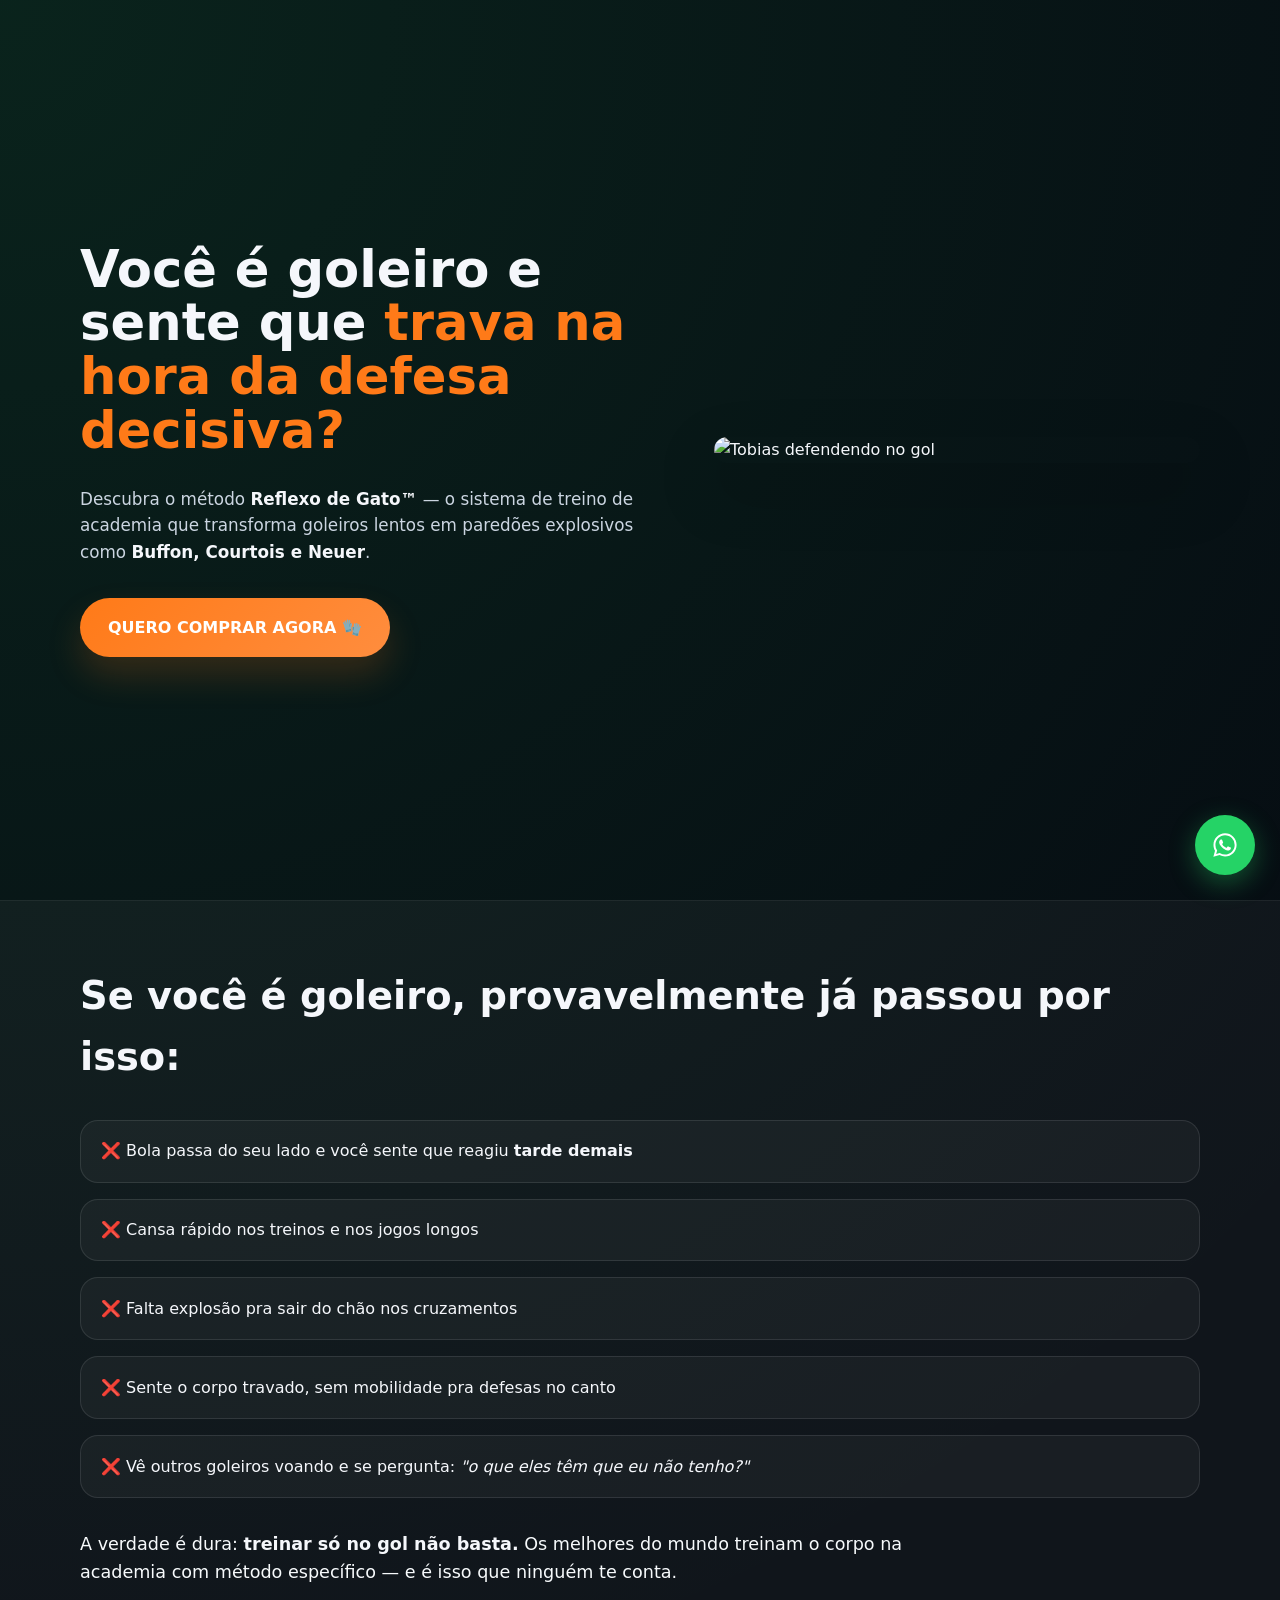
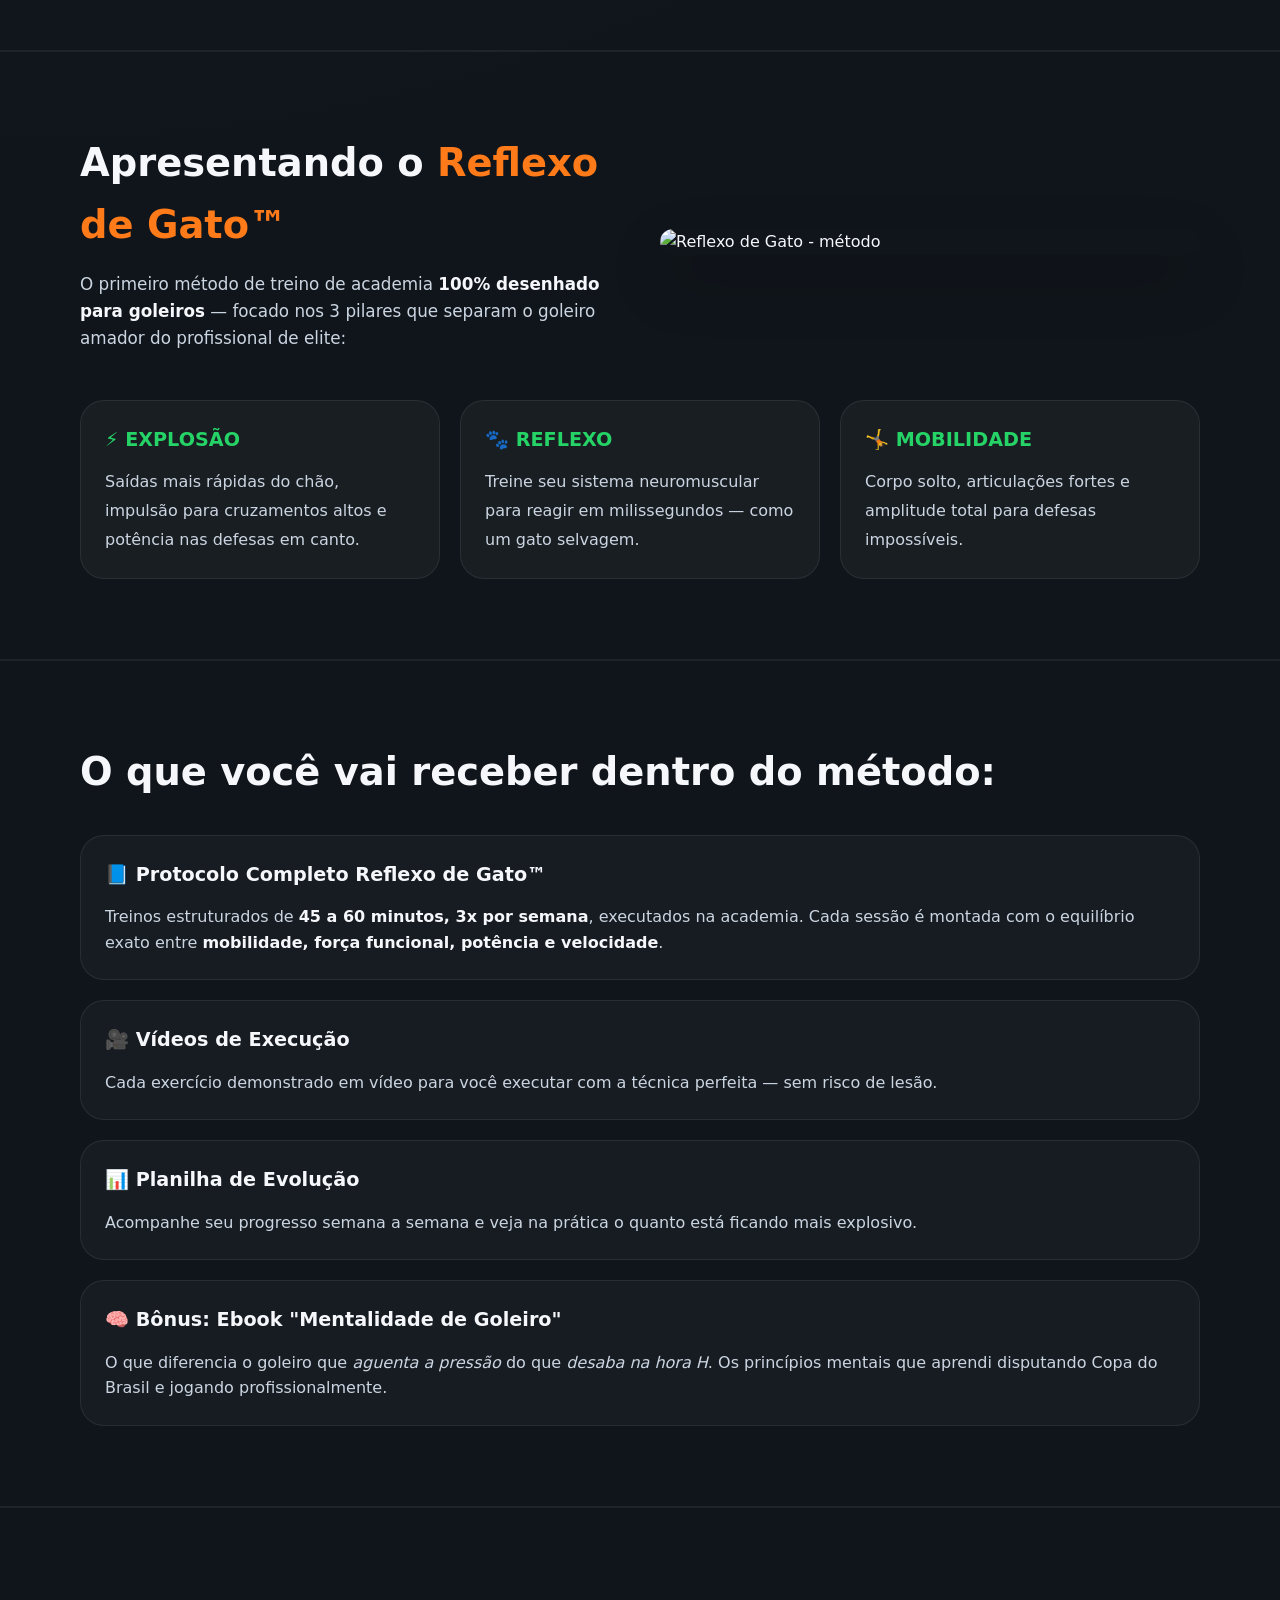
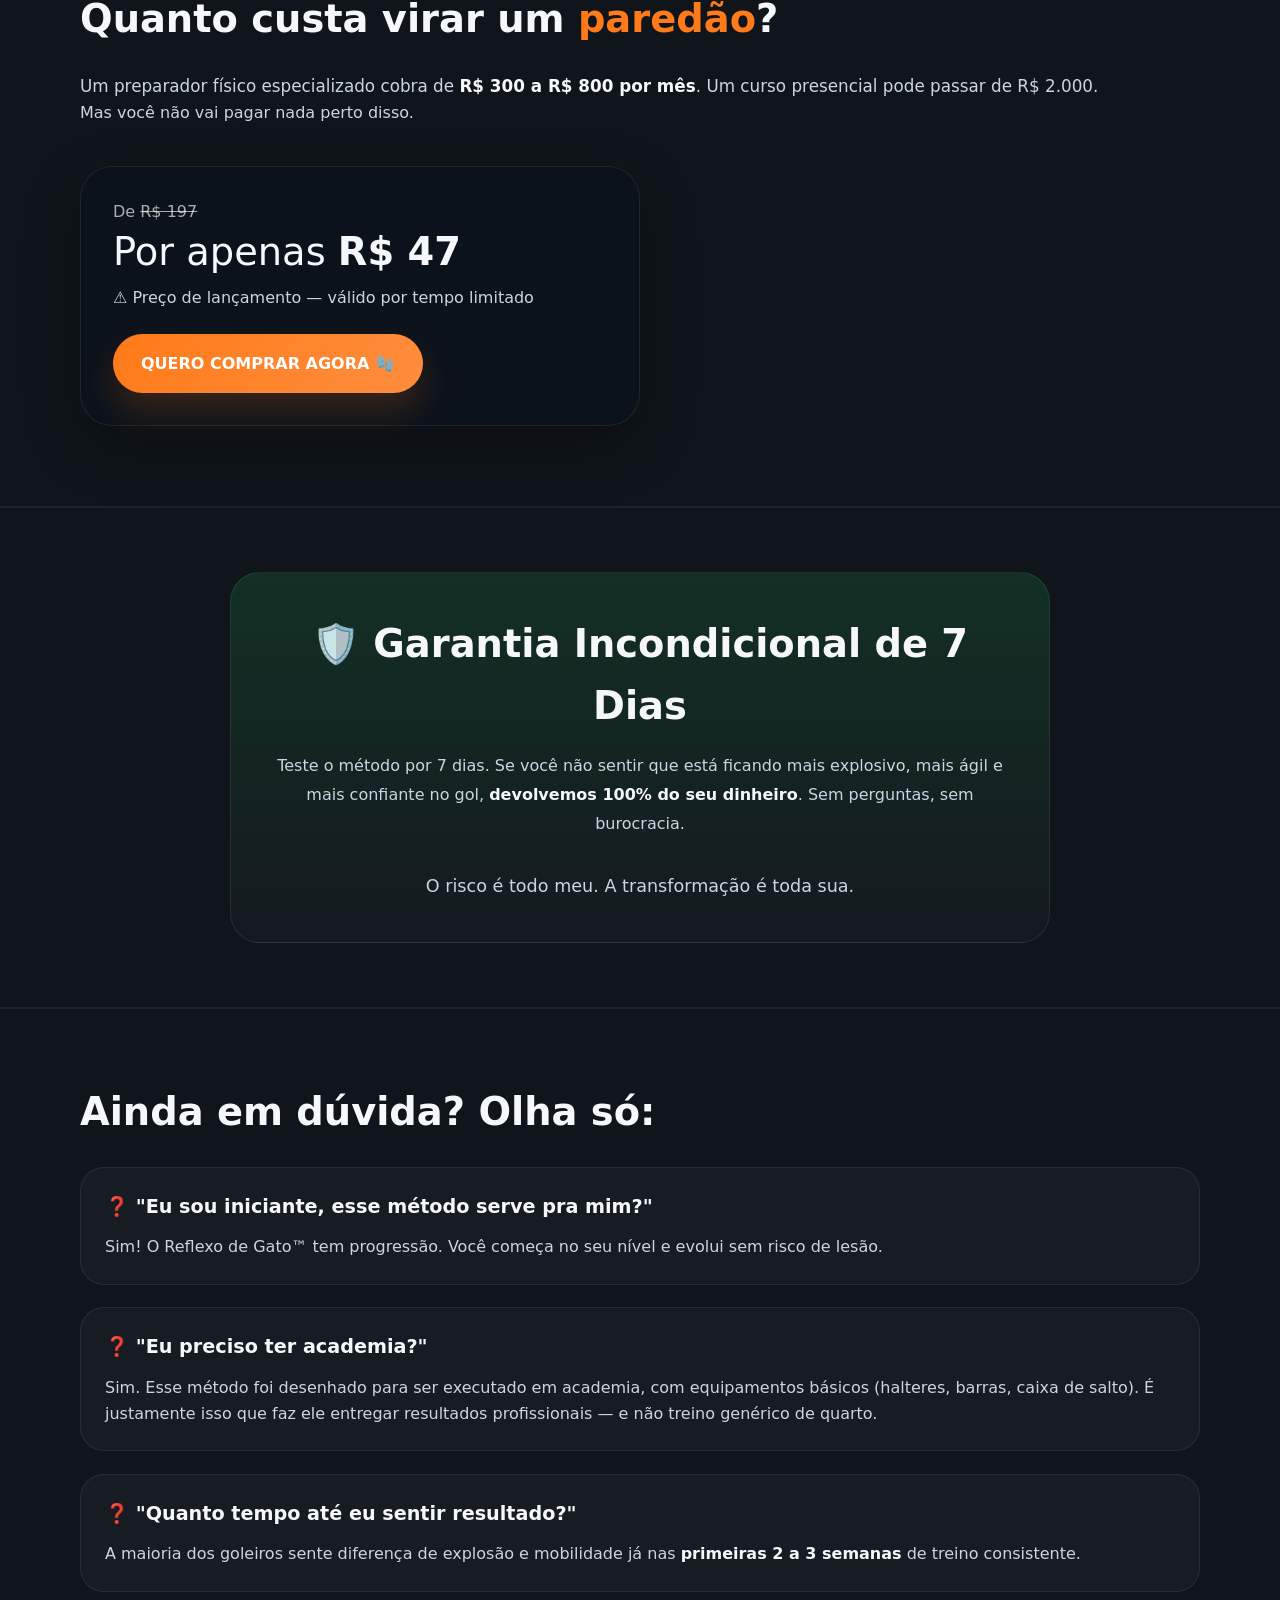
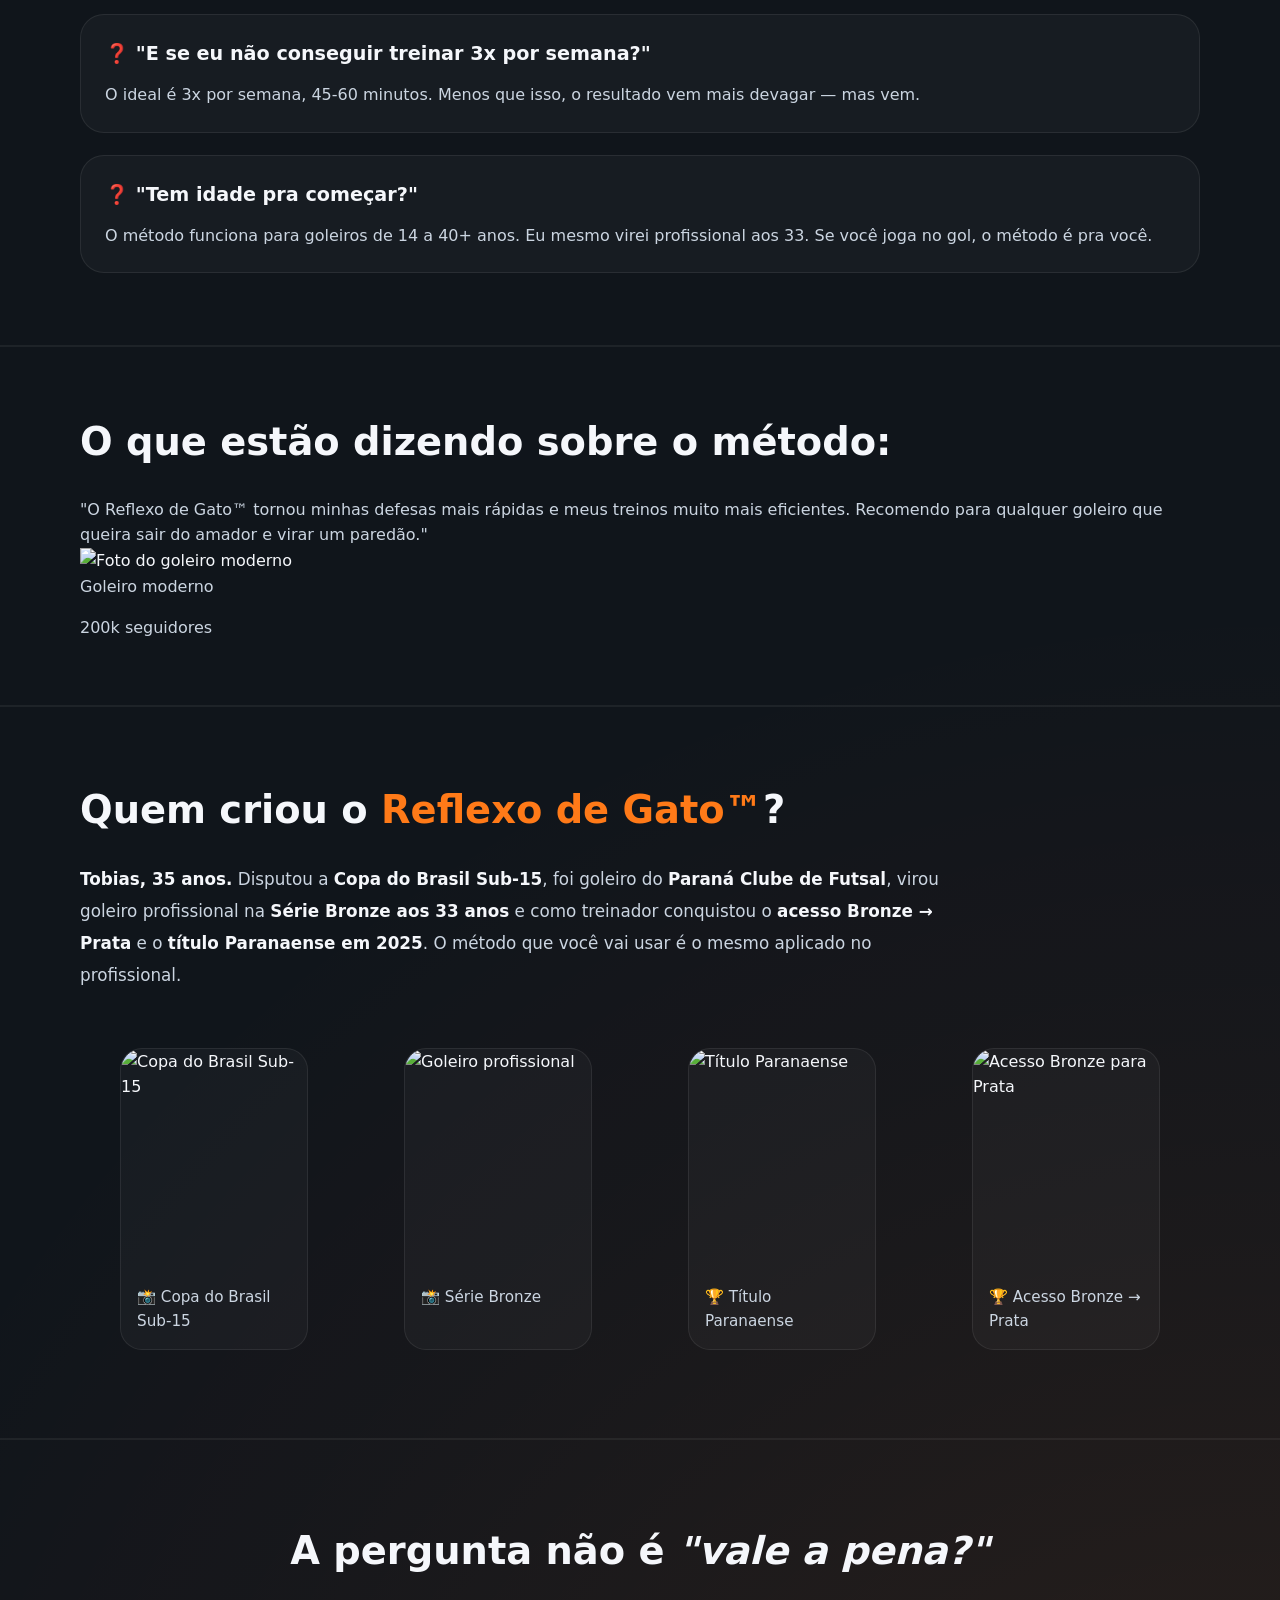
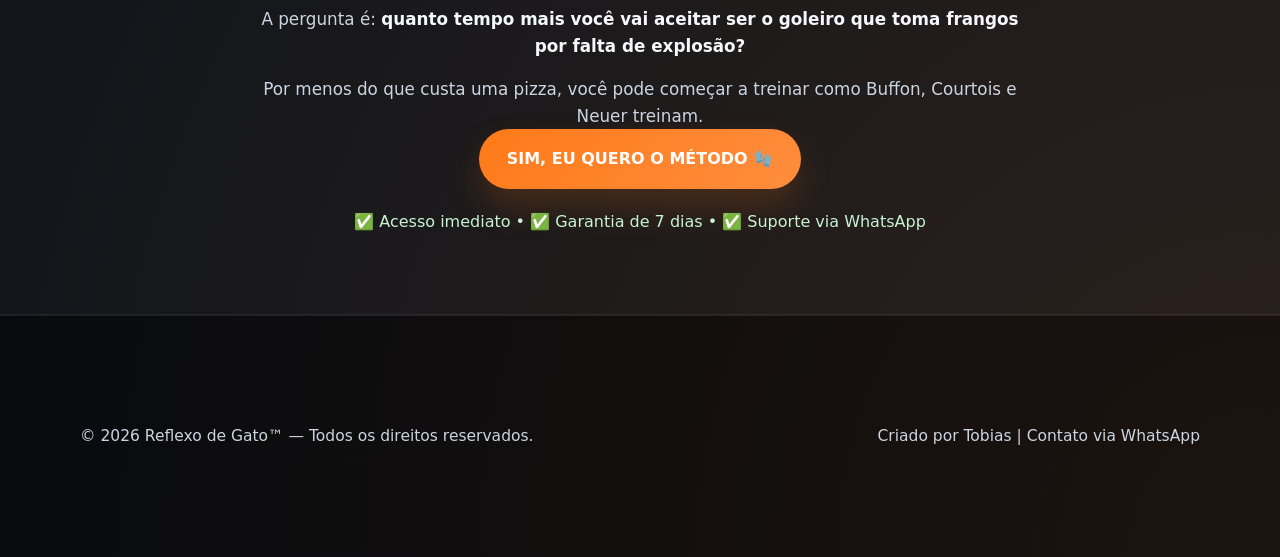
==== commit 23dbba55: "Update fmt.Println message from 'Hello' to 'Goodbye'" ====
--- a/index.html
+++ b/index.html
@@ -1,1751 +1,257 @@
 <!DOCTYPE html>
 <html lang="pt-BR">
 <head>
-<meta charset="UTF-8">
-<meta name="viewport" content="width=device-width, initial-scale=1.0">
-<title>Londres — The Travel Expert</title>
-<link href="https://fonts.googleapis.com/css2?family=Cormorant+Garamond:ital,wght@0,300;0,400;0,500;0,600;1,300;1,400;1,500&family=Inter:wght@300;400;500;600&family=JetBrains+Mono:wght@400;500&display=swap" rel="stylesheet">
-<style>
-  :root {
-    --pedra: #DCD8D2;
-    --pedra-clara: #E6E2DC;
-    --grafite: #1A1A1A;
-    --grafite-suave: #2A2A28;
-    --tinta-suave: #4A4A47;
-    --terracota: #C2543C;
-    --terracota-escuro: #8A3A26;
-    --salvia: #6B7960;
-    --salvia-clara: #9DA89A;
-    --bronze: #8A6F45;
-    --musgo: #6B6B68;
-    --linha: rgba(26,26,26,0.12);
-  }
-  * { margin: 0; padding: 0; box-sizing: border-box; }
-  html { scroll-behavior: smooth; }
-  body {
-    background: var(--pedra-clara);
-    font-family: 'Inter', system-ui, sans-serif;
-    color: var(--grafite-suave);
-    line-height: 1.7;
-    font-size: 15px;
-  }
-  .fixed-header {
-    position: fixed; top: 0; left: 0; right: 0;
-    height: 32px;
-    background: rgba(230,226,220,0.95);
-    backdrop-filter: blur(8px);
-    border-bottom: 0.5px solid var(--linha);
-    display: flex; align-items: center; justify-content: center;
-    z-index: 100;
-  }
-  .fixed-header span {
-    font-family: 'JetBrains Mono', monospace;
-    font-size: 10px; letter-spacing: 0.25em;
-    color: var(--musgo); text-transform: uppercase;
-  }
-  .outer {
-    display: flex; justify-content: center;
-    padding: 48px 24px 80px;
-    gap: 64px; margin-top: 32px;
-  }
-  .sidebar {
-    position: sticky; top: 56px;
-    align-self: flex-start;
-    width: 140px; flex-shrink: 0;
-  }
-  .sidebar nav { display: flex; flex-direction: column; gap: 4px; }
-  .sidebar nav a {
-    display: flex; align-items: baseline; gap: 10px;
-    text-decoration: none; padding: 6px 0;
-    border-bottom: 0.5px solid transparent;
-    transition: border-color 0.2s;
-  }
-  .sidebar nav a:hover { border-bottom-color: var(--linha); }
-  .sidebar nav a .sn {
-    font-family: 'JetBrains Mono', monospace;
-    font-size: 9px; color: var(--salvia); min-width: 20px;
-  }
-  .sidebar nav a .sl {
-    font-family: 'Cormorant Garamond', serif;
-    font-size: 12px; color: var(--grafite); line-height: 1.3;
-  }
-  .page {
-    max-width: 820px; width: 100%;
-    background: var(--pedra);
-    border-radius: 12px;
-    box-shadow: 0 2px 40px rgba(26,26,26,0.08);
-    overflow: hidden;
-  }
-
-  /* CAPA */
-  .cover {
-    position: relative;
-    padding: 72px 72px 64px;
-    background: var(--pedra);
-    overflow: hidden;
-    min-height: 520px;
-    display: flex; flex-direction: column;
-    justify-content: space-between;
-  }
-  .cover-grid {
-    position: absolute; inset: 0;
-    background-image:
-      linear-gradient(rgba(26,26,26,0.06) 1px, transparent 1px),
-      linear-gradient(90deg, rgba(26,26,26,0.06) 1px, transparent 1px);
-    background-size: 48px 48px;
-    pointer-events: none;
-  }
-  .compass { position: absolute; top: 72px; right: 72px; opacity: 0.35; }
-  .vol-label {
-    font-family: 'Cormorant Garamond', serif;
-    font-style: italic; font-size: 13px;
-    color: var(--musgo); letter-spacing: 0.05em;
-    margin-bottom: 80px; position: relative; z-index: 1;
-  }
-  .cover-main { position: relative; z-index: 1; }
-  h1.title {
-    font-family: 'Cormorant Garamond', serif;
-    font-weight: 300;
-    font-size: clamp(72px, 12vw, 108px);
-    line-height: 0.9; color: var(--grafite);
-    letter-spacing: -0.02em;
-  }
-  h1.title em {
-    font-family: 'Cormorant Garamond', serif;
-    font-style: italic; color: var(--terracota);
-    display: block; font-size: 0.48em;
-    letter-spacing: 0.01em; margin-top: 8px;
-  }
-  .tagline {
-    font-family: 'Cormorant Garamond', serif;
-    font-style: italic; font-size: 18px;
-    color: var(--tinta-suave);
-    margin-top: 28px; max-width: 460px; line-height: 1.5;
-  }
-  .cover-coords {
-    font-family: 'JetBrains Mono', monospace;
-    font-size: 11px; color: var(--musgo);
-    margin-top: 20px; letter-spacing: 0.05em;
-  }
-  .meta-grid {
-    display: grid; grid-template-columns: repeat(4, 1fr);
-    gap: 1px; background: var(--linha);
-    margin-top: 48px; border-top: 0.5px solid var(--linha);
-  }
-  .meta-item { background: var(--pedra); padding: 16px 20px; }
-  .meta-label {
-    font-family: 'Inter', sans-serif;
-    font-size: 9px; letter-spacing: 0.28em;
-    text-transform: uppercase; color: var(--bronze);
-    display: block; margin-bottom: 6px;
-  }
-  .meta-value {
-    font-family: 'Cormorant Garamond', serif;
-    font-size: 17px; color: var(--grafite); font-weight: 500;
-  }
-
-  /* BASE INFO CARD — North Acton */
-  .base-card {
-    background: var(--grafite);
-    color: var(--pedra-clara);
-    border-radius: 8px;
-    padding: 28px 32px;
-    margin-bottom: 48px;
-    display: grid;
-    grid-template-columns: 1fr 1fr;
-    gap: 24px;
-  }
-  .base-card .bc-label {
-    font-size: 9px; letter-spacing: 0.28em;
-    text-transform: uppercase; color: var(--salvia-clara);
-    display: block; margin-bottom: 8px;
-  }
-  .base-card .bc-title {
-    font-family: 'Cormorant Garamond', serif;
-    font-size: 26px; color: var(--pedra);
-    margin-bottom: 4px;
-  }
-  .base-card .bc-sub {
-    font-size: 12px; color: var(--salvia-clara); line-height: 1.5;
-  }
-  .base-card .bc-lines { display: flex; flex-direction: column; gap: 6px; }
-  .base-card .bc-line {
-    display: flex; align-items: center; gap: 10px;
-    font-size: 13px; color: var(--pedra-clara);
-  }
-  .bc-dot {
-    width: 8px; height: 8px; border-radius: 50%; flex-shrink: 0;
-  }
-  .central { background: #E32017; }
-  .district { background: #00782A; }
-  .overground { background: #EE7C0E; }
-
-  /* CONTEÚDO */
-  .content { padding: 64px 72px; }
-  section { margin-bottom: 80px; }
-  .section-label {
-    font-family: 'Inter', sans-serif;
-    font-size: 10px; letter-spacing: 0.28em;
-    text-transform: uppercase; color: var(--bronze);
-    display: block; margin-bottom: 20px;
-  }
-  h2 {
-    font-family: 'Cormorant Garamond', serif;
-    font-weight: 400; font-size: 36px;
-    color: var(--grafite); line-height: 1.15; margin-bottom: 24px;
-  }
-  h2 em {
-    font-family: 'Cormorant Garamond', serif;
-    font-style: italic; color: var(--terracota);
-  }
-  h3 {
-    font-family: 'Cormorant Garamond', serif;
-    font-weight: 500; font-size: 22px;
-    color: var(--grafite); margin-bottom: 12px; line-height: 1.3;
-  }
-  p { margin-bottom: 16px; color: var(--tinta-suave); }
-  p:last-child { margin-bottom: 0; }
-  p em, li em, td em {
-    font-style: italic; font-family: inherit;
-    color: inherit; font-weight: inherit;
-  }
-  p strong, li strong { font-weight: 600; color: var(--grafite-suave); }
-
-  /* SUMÁRIO */
-  .toc-list { list-style: none; margin-top: 8px; }
-  .toc-list li {
-    display: flex; align-items: center; gap: 16px;
-    padding: 12px 0; border-bottom: 0.5px solid var(--linha);
-  }
-  .toc-list li:last-child { border-bottom: none; }
-  .toc-num {
-    font-family: 'JetBrains Mono', monospace;
-    font-size: 10px; color: var(--salvia); min-width: 24px;
-  }
-  .toc-name {
-    font-family: 'Cormorant Garamond', serif;
-    font-size: 18px; color: var(--grafite); text-decoration: none;
-  }
-  .toc-name:hover { color: var(--terracota); }
-
-  /* INFO CARDS */
-  .info-cards {
-    display: grid; grid-template-columns: repeat(3, 1fr);
-    gap: 12px; margin-top: 24px;
-  }
-  .info-card {
-    background: var(--pedra-clara); border-radius: 8px;
-    padding: 18px 20px; border: 0.5px solid var(--linha);
-  }
-  .info-card .ic-label {
-    font-size: 9px; letter-spacing: 0.28em;
-    text-transform: uppercase; color: var(--bronze);
-    display: block; margin-bottom: 8px;
-  }
-  .info-card p { font-size: 13px; color: var(--tinta-suave); margin: 0; line-height: 1.5; }
-
-  /* AT A GLANCE */
-  .glance-grid {
-    display: grid; grid-template-columns: repeat(3, 1fr);
-    gap: 12px; margin-top: 8px;
-  }
-  .glance-card {
-    background: var(--pedra-clara); border-radius: 8px;
-    padding: 18px 20px; border: 0.5px solid var(--linha);
-  }
-  .glance-card .gc-label {
-    font-size: 9px; letter-spacing: 0.28em;
-    text-transform: uppercase; color: var(--bronze);
-    display: block; margin-bottom: 6px;
-  }
-  .glance-card .gc-val {
-    font-family: 'Cormorant Garamond', serif;
-    font-size: 19px; color: var(--grafite);
-  }
-  .glance-card .gc-sub { font-size: 12px; color: var(--musgo); margin-top: 4px; }
-
-  /* MINI MAPA */
-  .map-container {
-    background: var(--pedra-clara); border-radius: 8px;
-    padding: 32px; border: 0.5px solid var(--linha);
-    margin-top: 8px; display: flex; justify-content: center;
-  }
-
-  /* BLOCO DE ZONA */
-  .zone-block {
-    margin-bottom: 72px;
-  }
-  .zone-header {
-    display: flex; align-items: center; gap: 16px;
-    margin-bottom: 32px;
-    padding-bottom: 16px;
-    border-bottom: 1px solid var(--linha);
-  }
-  .zone-number {
-    font-family: 'Cormorant Garamond', serif;
-    font-weight: 300; font-size: 48px;
-    line-height: 1; color: var(--grafite); opacity: 0.18;
-  }
-  .zone-info {}
-  .zone-label {
-    font-size: 9px; letter-spacing: 0.28em;
-    text-transform: uppercase; color: var(--bronze);
-    display: block; margin-bottom: 4px;
-  }
-  .zone-title {
-    font-family: 'Cormorant Garamond', serif;
-    font-size: 24px; color: var(--grafite);
-  }
-  .zone-title em {
-    font-family: 'Cormorant Garamond', serif;
-    font-style: italic; color: var(--terracota);
-  }
-  .zone-sub {
-    font-size: 12px; color: var(--musgo);
-    margin-top: 2px;
-  }
-  .tube-badge {
-    display: inline-flex; align-items: center; gap: 6px;
-    background: var(--pedra-clara);
-    border: 0.5px solid var(--linha);
-    border-radius: 20px;
-    padding: 4px 10px;
-    font-size: 11px; color: var(--tinta-suave);
-    margin-top: 6px;
-  }
-  .tube-dot {
-    width: 8px; height: 8px; border-radius: 50%;
-  }
-
-  /* DIAS */
-  .day-block {
-    margin-bottom: 56px; padding-bottom: 56px;
-    border-bottom: 0.5px solid var(--linha);
-    position: relative;
-  }
-  .day-block:last-child { border-bottom: none; margin-bottom: 0; padding-bottom: 0; }
-  .day-number {
-    font-family: 'Cormorant Garamond', serif;
-    font-weight: 300; font-size: 80px;
-    line-height: 1; color: var(--grafite); opacity: 0.13;
-    position: absolute; top: -16px; right: 0;
-    pointer-events: none; user-select: none;
-  }
-  .day-meta { display: flex; align-items: center; gap: 12px; margin-bottom: 6px; }
-  .day-badge {
-    font-size: 9px; letter-spacing: 0.28em;
-    text-transform: uppercase; color: var(--bronze);
-  }
-  .day-date {
-    font-family: 'JetBrains Mono', monospace;
-    font-size: 10px; color: var(--musgo);
-  }
-  .day-title {
-    font-family: 'Cormorant Garamond', serif;
-    font-weight: 400; font-size: 28px;
-    color: var(--grafite); line-height: 1.2; margin-bottom: 4px;
-  }
-  .day-title em {
-    font-family: 'Cormorant Garamond', serif;
-    font-style: italic; color: var(--terracota);
-  }
-  .day-zone {
-    font-size: 11px; color: var(--musgo);
-    letter-spacing: 0.1em; text-transform: uppercase; margin-bottom: 24px;
-  }
-  .commute-tag {
-    display: inline-flex; align-items: center; gap: 6px;
-    background: rgba(107,121,96,0.1);
-    border-radius: 4px; padding: 3px 8px;
-    font-size: 11px; color: var(--salvia);
-    margin-bottom: 20px;
-  }
-
-  /* PERÍODOS */
-  .period { margin-bottom: 20px; }
-  .period-header { display: flex; align-items: center; gap: 10px; margin-bottom: 10px; }
-  .period-label {
-    font-size: 9px; letter-spacing: 0.28em;
-    text-transform: uppercase; color: var(--bronze);
-  }
-  .period-content { padding-left: 32px; }
-  .period-content p { font-size: 14px; margin-bottom: 10px; }
-
-  .extra-layer {
-    background: rgba(107,121,96,0.08);
-    border-left: 2px solid var(--salvia);
-    border-radius: 0 6px 6px 0;
-    padding: 12px 16px; margin-top: 10px;
-  }
-  .extra-layer .el-label {
-    font-size: 9px; letter-spacing: 0.28em;
-    text-transform: uppercase; color: var(--salvia);
-    display: block; margin-bottom: 6px;
-  }
-  .extra-layer p { font-size: 13px; margin: 0; }
-
-  .tip-box {
-    background: rgba(194,84,60,0.06);
-    border-left: 2px solid var(--terracota);
-    border-radius: 0 6px 6px 0;
-    padding: 10px 14px; margin-top: 10px;
-  }
-  .tip-box p { font-size: 13px; margin: 0; color: var(--tinta-suave); }
-
-  /* PULL QUOTE */
-  .pullquote {
-    padding: 28px 0;
-    border-top: 0.5px solid var(--linha);
-    border-bottom: 0.5px solid var(--linha);
-    margin: 48px 0; position: relative;
-  }
-  .pullquote::before {
-    content: '"';
-    font-family: 'Cormorant Garamond', serif;
-    font-size: 80px; color: var(--terracota); opacity: 0.3;
-    position: absolute; top: -16px; left: -8px; line-height: 1;
-  }
-  .pullquote q {
-    font-family: 'Cormorant Garamond', serif;
-    font-style: italic; font-size: 22px;
-    color: var(--grafite); line-height: 1.5;
-    display: block; padding-left: 32px; quotes: none;
-  }
-
-  /* ORÇAMENTO */
-  .budget-table {
-    width: 100%; border-collapse: collapse; margin-top: 16px;
-  }
-  .budget-table th {
-    font-size: 9px; letter-spacing: 0.28em;
-    text-transform: uppercase; color: var(--bronze);
-    text-align: left; padding: 10px 16px;
-    border-bottom: 1px solid var(--linha);
-  }
-  .budget-table td {
-    padding: 12px 16px; font-size: 14px;
-    color: var(--tinta-suave);
-    border-bottom: 0.5px solid var(--linha);
-  }
-  .budget-table td:last-child {
-    font-family: 'JetBrains Mono', monospace;
-    font-size: 13px; color: var(--grafite); text-align: right;
-  }
-  .budget-table tr.total td {
-    font-weight: 600; color: var(--grafite);
-    border-top: 1px solid var(--grafite); border-bottom: none;
-  }
-  .budget-table tr.total td:last-child { color: var(--terracota); font-size: 15px; }
-
-  /* SEGURANÇA */
-  .safety-grid {
-    display: grid; grid-template-columns: repeat(2, 1fr);
-    gap: 16px; margin-top: 16px;
-  }
-  .safety-card {
-    background: var(--pedra-clara); border-radius: 8px;
-    padding: 20px 22px; border: 0.5px solid var(--linha);
-  }
-  .safety-card h4 {
-    font-family: 'Inter', sans-serif; font-size: 11px;
-    letter-spacing: 0.2em; text-transform: uppercase;
-    color: var(--bronze); margin-bottom: 10px;
-  }
-  .safety-card ul { list-style: none; padding: 0; }
-  .safety-card ul li {
-    font-size: 13px; color: var(--tinta-suave);
-    padding: 4px 0; border-bottom: 0.5px solid var(--linha); line-height: 1.5;
-  }
-  .safety-card ul li:last-child { border-bottom: none; }
-
-  /* PLANO B */
-  .planb-list { list-style: none; margin-top: 12px; }
-  .planb-list li {
-    display: flex; gap: 16px; padding: 14px 0;
-    border-bottom: 0.5px solid var(--linha);
-    font-size: 14px; color: var(--tinta-suave);
-  }
-  .planb-list li:last-child { border-bottom: none; }
-  .planb-icon {
-    font-family: 'JetBrains Mono', monospace;
-    font-size: 10px; color: var(--terracota);
-    min-width: 24px; padding-top: 2px;
-  }
-
-  /* ARMADILHAS */
-  .trap-list { list-style: none; margin-top: 12px; }
-  .trap-list li {
-    padding: 14px 0; border-bottom: 0.5px solid var(--linha);
-    font-size: 14px; color: var(--tinta-suave);
-    display: flex; gap: 12px;
-  }
-  .trap-list li:last-child { border-bottom: none; }
-  .trap-x { color: var(--terracota); font-weight: 600; min-width: 16px; }
-
-  /* PREPARAÇÃO */
-  .prep-grid {
-    display: grid; grid-template-columns: repeat(3, 1fr);
-    gap: 12px; margin-top: 16px;
-  }
-  .prep-card {
-    background: var(--pedra-clara); border-radius: 8px;
-    padding: 18px 20px; border: 0.5px solid var(--linha);
-  }
-  .prep-card h4 {
-    font-size: 9px; letter-spacing: 0.28em;
-    text-transform: uppercase; color: var(--bronze); margin-bottom: 10px;
-  }
-  .prep-card ul { list-style: none; padding: 0; }
-  .prep-card ul li {
-    font-size: 12px; color: var(--tinta-suave);
-    padding: 3px 0; line-height: 1.5;
-  }
-
-  /* MÍDIA */
-  .media-grid {
-    display: grid; grid-template-columns: repeat(3, 1fr);
-    gap: 16px; margin-top: 16px;
-  }
-  .media-card {
-    background: var(--pedra-clara); border-radius: 8px;
-    padding: 20px; border: 0.5px solid var(--linha);
-  }
-  .media-card .mc-type {
-    font-size: 9px; letter-spacing: 0.28em;
-    text-transform: uppercase; color: var(--bronze);
-    display: block; margin-bottom: 8px;
-  }
-  .media-card .mc-title {
-    font-family: 'Cormorant Garamond', serif;
-    font-size: 16px; color: var(--grafite); line-height: 1.3; margin-bottom: 4px;
-  }
-  .media-card .mc-detail { font-size: 12px; color: var(--musgo); }
-
-  /* WAVE */
-  .wave-divider { margin: 0; display: block; }
-
-  /* ASSINATURA */
-  .signature {
-    text-align: center; padding: 48px 72px;
-    border-top: 0.5px solid var(--linha);
-  }
-  .sign {
-    font-family: 'Cormorant Garamond', serif;
-    font-style: italic; font-size: 20px; color: var(--terracota);
-  }
-  .sign-sub {
-    font-size: 11px; letter-spacing: 0.2em;
-    text-transform: uppercase; color: var(--musgo); margin-top: 8px;
-  }
-
-  /* RESPONSIVO */
-  @media (max-width: 1023px) { .sidebar { display: none; } .outer { padding: 12px; } }
-  @media (max-width: 768px) {
-    .cover { padding: 40px 28px 48px; min-height: auto; }
-    .content { padding: 40px 28px; }
-    .meta-grid { grid-template-columns: repeat(2, 1fr); }
-    .glance-grid { grid-template-columns: repeat(2, 1fr); }
-    .info-cards { grid-template-columns: 1fr; }
-    .safety-grid { grid-template-columns: 1fr; }
-    .prep-grid { grid-template-columns: 1fr; }
-    .media-grid { grid-template-columns: 1fr; }
-    .base-card { grid-template-columns: 1fr; }
-    .compass { top: 40px; right: 28px; }
-  }
-  @media (max-width: 480px) { h1.title { font-size: 56px; } }
-</style>
+    <meta charset="UTF-8">
+    <meta name="viewport" content="width=device-width, initial-scale=1.0">
+
+    <!-- ===== SEO BÁSICO ===== -->
+    <title>Reflexo de Gato™ - Método para Goleiros</title>
+    <meta name="description" content="Descubra o método Reflexo de Gato™ e transforme seu reflexo na hora da defesa. Treino para goleiros explosivos como Buffon, Courtois e Neuer. Comece agora!">
+    <meta name="keywords" content="goleiro, treino de goleiro, reflexo de gato, defesa, futebol, treino para goleiros">
+    <meta name="author" content="Tobias Goleiro">
+    <link rel="canonical" href="https://tobiasgoleiro.com.br">
+
+    <!-- ===== OPEN GRAPH (WhatsApp, Facebook, Instagram) ===== -->
+    <meta property="og:type" content="website">
+    <meta property="og:title" content="Você é goleiro e trava na hora da defesa decisiva?">
+    <meta property="og:description" content="Método Reflexo de Gato™ — transforme goleiros lentos em paredões explosivos como Buffon, Courtois e Neuer.">
+    <meta property="og:image" content="https://tobiasgoleiro.com.br/og-image.jpg">
+    <meta property="og:url" content="https://tobiasgoleiro.com.br">
+    <meta property="og:locale" content="pt_BR">
+
+    <!-- ===== TWITTER CARD ===== -->
+    <meta name="twitter:card" content="summary_large_image">
+    <meta name="twitter:title" content="Você é goleiro e trava na hora da defesa decisiva?">
+    <meta name="twitter:description" content="Método Reflexo de Gato™ — treino para goleiros explosivos.">
+    <meta name="twitter:image" content="https://tobiasgoleiro.com.br/og-image.jpg">
+
+    <!-- ===== ESTILO ===== -->
+    <link rel="stylesheet" href="style.css">
 </head>
 <body>
 
-<div class="fixed-header">
-  <span>The Travel Expert · Londres 2026 · North Acton</span>
-</div>
-
-<div class="outer">
-
-  <aside class="sidebar">
-    <nav>
-      <a href="#base"><span class="sn">00</span><span class="sl">Sua base</span></a>
-      <a href="#antes"><span class="sn">01</span><span class="sl">Antes de partir</span></a>
-      <a href="#glance"><span class="sn">02</span><span class="sl">Resumo</span></a>
-      <a href="#mapa"><span class="sn">03</span><span class="sl">Mini-mapa</span></a>
-      <a href="#roteiro"><span class="sn">04</span><span class="sl">Roteiro</span></a>
-      <a href="#orcamento"><span class="sn">05</span><span class="sl">Orçamento</span></a>
-      <a href="#seguranca"><span class="sn">06</span><span class="sl">Segurança</span></a>
-      <a href="#planob"><span class="sn">07</span><span class="sl">Plano B</span></a>
-      <a href="#armadilhas"><span class="sn">08</span><span class="sl">Armadilhas</span></a>
-      <a href="#preparacao"><span class="sn">09</span><span class="sl">Preparação</span></a>
-      <a href="#clima"><span class="sn">10</span><span class="sl">Para o clima</span></a>
-    </nav>
-  </aside>
-
-  <main class="page">
-
-    <!-- CAPA -->
-    <div class="cover">
-      <div class="cover-grid"></div>
-      <svg class="compass" width="52" height="52" viewBox="0 0 52 52" fill="none">
-        <circle cx="26" cy="26" r="24" stroke="#C2543C" stroke-width="0.5" opacity="0.5"/>
-        <circle cx="26" cy="26" r="2" fill="#C2543C" opacity="0.8"/>
-        <polygon points="26,4 28.5,24 26,22 23.5,24" fill="#C2543C" opacity="0.9"/>
-        <polygon points="26,48 28.5,28 26,30 23.5,28" fill="#6B7960" opacity="0.7"/>
-        <polygon points="4,26 24,23.5 22,26 24,28.5" fill="#6B7960" opacity="0.7"/>
-        <polygon points="48,26 28,23.5 30,26 28,28.5" fill="#6B7960" opacity="0.7"/>
-        <text x="26" y="14" text-anchor="middle" font-family="Inter" font-size="7" fill="#C2543C" opacity="0.9">N</text>
-        <text x="26" y="44" text-anchor="middle" font-family="Inter" font-size="6" fill="#6B7960" opacity="0.7">S</text>
-        <text x="10" y="29" text-anchor="middle" font-family="Inter" font-size="6" fill="#6B7960" opacity="0.7">W</text>
-        <text x="43" y="29" text-anchor="middle" font-family="Inter" font-size="6" fill="#6B7960" opacity="0.7">E</text>
-      </svg>
-      <div class="vol-label">vol. i · outono em Londres &nbsp;·&nbsp; Itinerário · Setembro–Outubro 2026</div>
-      <div class="cover-main">
-        <h1 class="title">
-          Londres
-          <em>base em North Acton, West London</em>
-        </h1>
-        <p class="tagline">Dezessete dias com roteiro organizado por polo geográfico — menos Tube, mais cidade.</p>
-        <p class="cover-coords">51°31'12"N · 0°16'06"W &nbsp;·&nbsp; North Acton · Zone 2/3 · Central Line</p>
-      </div>
-      <div class="meta-grid">
-        <div class="meta-item"><span class="meta-label">Estação</span><div class="meta-value">Outono</div></div>
-        <div class="meta-item"><span class="meta-label">Ritmo</span><div class="meta-value">Moderado</div></div>
-        <div class="meta-item"><span class="meta-label">Base</span><div class="meta-value">North Acton</div></div>
-        <div class="meta-item"><span class="meta-label">Duração</span><div class="meta-value">17 dias</div></div>
-      </div>
-    </div>
-
-    <div class="content">
-
-      <!-- SUA BASE -->
-      <section id="base">
-        <span class="section-label">Ponto de partida</span>
-        <h2>Sua base — <em>North Acton</em></h2>
-
-        <div class="base-card">
-          <div>
-            <span class="bc-label">Localização</span>
-            <div class="bc-title">North Acton</div>
-            <div class="bc-sub">West London · Zona 2/3 · Borough of Ealing<br>A 20 min direto de Oxford Circus</div>
-          </div>
-          <div class="bc-lines">
-            <span class="bc-label">Linhas próximas</span>
-            <div class="bc-line"><span class="bc-dot central"></span> Central Line — direto ao centro (Oxford Circus, Holborn, Bank)</div>
-            <div class="bc-line"><span class="bc-dot district"></span> District Line (via Ealing Broadway) — Kensington, Victoria, Westminster</div>
-            <div class="bc-line"><span class="bc-dot overground"></span> London Overground em West Acton — conexão sul</div>
-          </div>
-        </div>
-
-        <p>North Acton é bairro residencial, calmo, majoritariamente local — você vai viver numa parte de Londres que não existe nos guias de turismo, e isso é bom. Mercadinho na esquina, cafés de bairro, sem fila de turista. A Central Line a partir da estação North Acton te joga no centro sem baldeação.</p>
-        <p><strong>Lógica do roteiro:</strong> organizei os dias por polo geográfico. Quando o destino é West London (Kensington, Notting Hill, Shepherd's Bush), você sai da porta praticamente já lá. Quando é Central ou East, a Central Line resolve. Isso reduz deslocamentos e cansa menos.</p>
-        <p><strong>Da chegada no LCY até North Acton:</strong> DLR até Canning Town → Jubilee até Bond Street → Central Line até North Acton. Cerca de 50-60 min, ~£4 no contactless. Há opção mais rápida: DLR até Bank → Central Line direta até North Acton, ~45 min.</p>
-      </section>
-
-      <!-- SUMÁRIO -->
-      <section>
-        <span class="section-label">Sumário</span>
-        <ul class="toc-list">
-          <li><span class="toc-num">01</span><a class="toc-name" href="#antes">Antes de partir</a></li>
-          <li><span class="toc-num">02</span><a class="toc-name" href="#glance">Resumo da viagem</a></li>
-          <li><span class="toc-num">03</span><a class="toc-name" href="#mapa">Mini-mapa</a></li>
-          <li><span class="toc-num">04</span><a class="toc-name" href="#roteiro">Roteiro dia a dia</a></li>
-          <li><span class="toc-num">05</span><a class="toc-name" href="#orcamento">Orçamento estimado</a></li>
-          <li><span class="toc-num">06</span><a class="toc-name" href="#seguranca">Segurança e bom senso</a></li>
-          <li><span class="toc-num">07</span><a class="toc-name" href="#planob">Plano B — imprevistos</a></li>
-          <li><span class="toc-num">08</span><a class="toc-name" href="#armadilhas">Armadilhas a evitar</a></li>
-          <li><span class="toc-num">09</span><a class="toc-name" href="#preparacao">Preparação</a></li>
-          <li><span class="toc-num">10</span><a class="toc-name" href="#clima">Para entrar no clima</a></li>
-        </ul>
-      </section>
-
-      <!-- ANTES DE PARTIR -->
-      <section id="antes">
-        <span class="section-label">Contexto</span>
-        <h2>Antes de <em>partir</em></h2>
-        <p>Setembro e outubro são o melhor momento para visitar Londres. O verão turístico baixou — filas menores, preços mais razoáveis, e os parques começam a ganhar folhagem. Em setembro você pega dias com sol e temperatura entre 13°C e 20°C; em outubro o frescor aumenta para 8°C-15°C, com mais chuva, mas nada que impeça qualquer coisa.</p>
-        <p>O ponto mais importante de saber: <strong>museus nacionais são gratuitos</strong>. British Museum, National Gallery, V&A, Natural History Museum, Tate Modern — tudo sem cobrar entrada. Isso muda o cálculo do orçamento de forma significativa. Onde você gasta é em transporte, comida, atrações pontuais pagas e compras.</p>
-        <div class="info-cards">
-          <div class="info-card">
-            <span class="ic-label">Clima em setembro</span>
-            <p>13°C–20°C. Dias com sol mas imprevisíveis. Leve sempre jaqueta impermeável leve.</p>
-          </div>
-          <div class="info-card">
-            <span class="ic-label">Clima em outubro</span>
-            <p>8°C–15°C. Mais frio, mais cinza. Camadas são a chave. Anoitece às 18h no fim do mês.</p>
-          </div>
-          <div class="info-card">
-            <span class="ic-label">Moeda e pagamentos</span>
-            <p>Libra esterlina (GBP). Cartão contactless aceito em quase tudo — Tube, ônibus, pub, mercado.</p>
-          </div>
-        </div>
-      </section>
-
-      <!-- AT A GLANCE -->
-      <section id="glance">
-        <span class="section-label">Visão geral</span>
-        <h2>Resumo da <em>viagem</em></h2>
-        <div class="glance-grid">
-          <div class="glance-card"><span class="gc-label">Destino</span><div class="gc-val">Londres</div><div class="gc-sub">17 noites · única cidade</div></div>
-          <div class="glance-card"><span class="gc-label">Chegada · Saída</span><div class="gc-val">23 set → 09 out</div><div class="gc-sub">LCY, chegada 8h35</div></div>
-          <div class="glance-card"><span class="gc-label">Base</span><div class="gc-val">North Acton</div><div class="gc-sub">Casa da família · gratuito</div></div>
-          <div class="glance-card"><span class="gc-label">Viajantes</span><div class="gc-val">2 pessoas</div><div class="gc-sub">Casal</div></div>
-          <div class="glance-card"><span class="gc-label">Orçamento total</span><div class="gc-val">R$ 40.000</div><div class="gc-sub">Para dois · ~R$ 2.350/dia</div></div>
-          <div class="glance-card"><span class="gc-label">Transporte</span><div class="gc-val">Central Line</div><div class="gc-sub">Contactless · sem Oyster obrigatório</div></div>
-        </div>
-      </section>
-
-      <!-- MINI MAPA -->
-      <section id="mapa">
-        <span class="section-label">Orientação geográfica</span>
-        <h2>Londres a partir de <em>North Acton</em></h2>
-        <div class="map-container">
-          <svg width="680" height="360" viewBox="0 0 680 360" fill="none" xmlns="http://www.w3.org/2000/svg">
-            <rect width="680" height="360" fill="#E6E2DC" rx="6"/>
-            <!-- Rio Tâmisa -->
-            <path d="M40 230 Q120 210 180 225 Q240 240 300 228 Q380 212 440 228 Q500 244 560 232 Q620 220 660 235" stroke="#9DA89A" stroke-width="14" fill="none" opacity="0.45"/>
-            <path d="M40 230 Q120 210 180 225 Q240 240 300 228 Q380 212 440 228 Q500 244 560 232 Q620 220 660 235" stroke="#DCD8D2" stroke-width="4" fill="none" opacity="0.7"/>
-            <text x="340" y="252" text-anchor="middle" font-family="Cormorant Garamond, serif" font-style="italic" font-size="11" fill="#6B7960" opacity="0.7">Rio Tâmisa</text>
-
-            <!-- Central Line (linha vermelha tracejada) -->
-            <path d="M60 148 L160 148 L220 148 L300 155 L380 162 L460 155 L540 148 L620 148" stroke="#E32017" stroke-width="2" fill="none" opacity="0.2" stroke-dasharray="6,3"/>
-            <text x="340" y="140" text-anchor="middle" font-family="JetBrains Mono, monospace" font-size="9" fill="#E32017" opacity="0.5">— Central Line —</text>
-
-            <!-- NORTH ACTON — BASE -->
-            <circle cx="90" cy="148" r="10" fill="#1A1A1A" opacity="0.9"/>
-            <circle cx="90" cy="148" r="18" fill="#1A1A1A" opacity="0.08"/>
-            <rect x="12" y="116" width="96" height="20" rx="3" fill="#1A1A1A" opacity="0.12"/>
-            <text x="60" y="130" text-anchor="middle" font-family="JetBrains Mono, monospace" font-size="9" fill="#1A1A1A" opacity="0.8">✦ BASE</text>
-            <text x="90" y="174" text-anchor="middle" font-family="Inter, sans-serif" font-size="11" fill="#1A1A1A" font-weight="600">North Acton</text>
-
-            <!-- NOTTING HILL / KENSINGTON (próximo) -->
-            <circle cx="160" cy="148" r="7" fill="#C2543C" opacity="0.85"/>
-            <circle cx="160" cy="148" r="13" fill="#C2543C" opacity="0.1"/>
-            <text x="160" y="132" text-anchor="middle" font-family="Inter, sans-serif" font-size="10" fill="#1A1A1A" font-weight="500">Notting Hill</text>
-            <text x="160" y="142" text-anchor="middle" font-family="Inter, sans-serif" font-size="9" fill="#C2543C" opacity="0.7">~2 paradas</text>
-
-            <!-- WEST END / SOHO -->
-            <circle cx="280" cy="155" r="7" fill="#C2543C" opacity="0.85"/>
-            <circle cx="280" cy="155" r="13" fill="#C2543C" opacity="0.1"/>
-            <text x="280" y="138" text-anchor="middle" font-family="Inter, sans-serif" font-size="10" fill="#1A1A1A" font-weight="500">West End</text>
-            <text x="280" y="148" text-anchor="middle" font-family="Inter, sans-serif" font-size="9" fill="#C2543C" opacity="0.7">~20 min</text>
-
-            <!-- THE CITY / BANK -->
-            <circle cx="400" cy="162" r="7" fill="#C2543C" opacity="0.85"/>
-            <circle cx="400" cy="162" r="13" fill="#C2543C" opacity="0.1"/>
-            <text x="400" y="145" text-anchor="middle" font-family="Inter, sans-serif" font-size="10" fill="#1A1A1A" font-weight="500">The City</text>
-            <text x="400" y="155" text-anchor="middle" font-family="Inter, sans-serif" font-size="9" fill="#C2543C" opacity="0.7">~30 min</text>
-
-            <!-- SHOREDITCH -->
-            <circle cx="480" cy="148" r="7" fill="#6B7960" opacity="0.85"/>
-            <circle cx="480" cy="148" r="13" fill="#6B7960" opacity="0.1"/>
-            <text x="480" y="132" text-anchor="middle" font-family="Inter, sans-serif" font-size="10" fill="#1A1A1A" font-weight="500">Shoreditch</text>
-
-            <!-- SOUTH BANK -->
-            <circle cx="330" cy="270" r="7" fill="#6B7960" opacity="0.85"/>
-            <circle cx="330" cy="270" r="13" fill="#6B7960" opacity="0.1"/>
-            <text x="330" y="292" text-anchor="middle" font-family="Inter, sans-serif" font-size="10" fill="#1A1A1A" font-weight="500">South Bank</text>
-
-            <!-- WESTMINSTER -->
-            <circle cx="240" cy="252" r="7" fill="#6B7960" opacity="0.85"/>
-            <circle cx="240" cy="252" r="13" fill="#6B7960" opacity="0.1"/>
-            <text x="220" y="272" text-anchor="middle" font-family="Inter, sans-serif" font-size="10" fill="#1A1A1A" font-weight="500">Westminster</text>
-
-            <!-- GREENWICH -->
-            <circle cx="580" cy="258" r="7" fill="#8A6F45" opacity="0.85"/>
-            <circle cx="580" cy="258" r="13" fill="#8A6F45" opacity="0.1"/>
-            <text x="580" y="278" text-anchor="middle" font-family="Inter, sans-serif" font-size="10" fill="#1A1A1A" font-weight="500">Greenwich</text>
-
-            <!-- LCY -->
-            <rect x="628" y="198" width="44" height="18" rx="3" fill="#1A1A1A" opacity="0.12"/>
-            <text x="650" y="211" text-anchor="middle" font-family="JetBrains Mono, monospace" font-size="9" fill="#1A1A1A" opacity="0.7">✈ LCY</text>
-
-            <!-- Linhas pontilhadas da base -->
-            <line x1="90" y1="148" x2="160" y2="148" stroke="#C2543C" stroke-width="1.5" stroke-dasharray="4,3" opacity="0.5"/>
-            <line x1="160" y1="148" x2="280" y2="155" stroke="#6B7960" stroke-width="1" stroke-dasharray="4,4" opacity="0.3"/>
-            <line x1="280" y1="155" x2="400" y2="162" stroke="#6B7960" stroke-width="1" stroke-dasharray="4,4" opacity="0.3"/>
-            <line x1="400" y1="162" x2="480" y2="148" stroke="#6B7960" stroke-width="1" stroke-dasharray="4,4" opacity="0.3"/>
-            <line x1="280" y1="155" x2="240" y2="252" stroke="#6B7960" stroke-width="1" stroke-dasharray="4,4" opacity="0.25"/>
-            <line x1="330" y1="270" x2="400" y2="162" stroke="#6B7960" stroke-width="1" stroke-dasharray="4,4" opacity="0.25"/>
-            <line x1="580" y1="258" x2="480" y2="148" stroke="#6B7960" stroke-width="1" stroke-dasharray="4,4" opacity="0.25"/>
-
-            <!-- Legenda -->
-            <circle cx="48" cy="320" r="5" fill="#1A1A1A" opacity="0.8"/>
-            <text x="58" y="324" font-family="Inter, sans-serif" font-size="10" fill="#4A4A47">Base (North Acton)</text>
-            <circle cx="48" cy="338" r="5" fill="#C2543C" opacity="0.8"/>
-            <text x="58" y="342" font-family="Inter, sans-serif" font-size="10" fill="#4A4A47">Polo principal do dia</text>
-            <circle cx="220" cy="320" r="5" fill="#6B7960" opacity="0.8"/>
-            <text x="230" y="324" font-family="Inter, sans-serif" font-size="10" fill="#4A4A47">Bairros complementares</text>
-            <circle cx="220" cy="338" r="5" fill="#8A6F45" opacity="0.8"/>
-            <text x="230" y="342" font-family="Inter, sans-serif" font-size="10" fill="#4A4A47">Escapada de dia inteiro</text>
-          </svg>
-        </div>
-      </section>
-
-      <!-- ROTEIRO -->
-      <section id="roteiro">
-        <span class="section-label">Roteiro reorganizado por polo geográfico</span>
-        <h2>Dia a <em>dia</em></h2>
-        <p>Os dias foram agrupados de forma que, quando você vai para West London, aproveita tudo que está ali perto. Quando vai para o centro ou leste, não volta ao meio-caminho. Isso poupa ~30-40 min de deslocamento por dia e cansa menos.</p>
-
-        <!-- ═══ POLO 1: CHEGADA ═══ -->
-        <div class="zone-block">
-          <div class="zone-header">
-            <div class="zone-number">I</div>
-            <div class="zone-info">
-              <span class="zone-label">Polo · Chegada</span>
-              <div class="zone-title">Dia 1 — <em>instalação</em></div>
-              <div class="zone-sub">LCY → North Acton · orientação local</div>
-            </div>
-          </div>
-
-          <div class="day-block">
-            <div class="day-number">01</div>
-            <div class="day-meta"><span class="day-badge">Dia 01</span><span class="day-date">ter · 23 set</span></div>
-            <div class="day-title">Chegada — <em>primeiros passos</em></div>
-            <div class="day-zone">LCY → North Acton</div>
-            <div class="commute-tag">
-              <svg width="12" height="12" viewBox="0 0 12 12" fill="none"><circle cx="6" cy="6" r="5" stroke="#6B7960" stroke-width="1"/><path d="M6 3v3l2 2" stroke="#6B7960" stroke-width="1" stroke-linecap="round"/></svg>
-              DLR + Central Line · ~50 min · ~£4
-            </div>
-
-            <div class="period">
-              <div class="period-header">
-                <svg width="20" height="20" viewBox="0 0 20 20" fill="none"><path d="M10 13.5a3.5 3.5 0 1 0 0-7 3.5 3.5 0 0 0 0 7z" stroke="#C2543C" stroke-width="1.3" fill="none" opacity="0.65"/><line x1="10" y1="1" x2="10" y2="3.5" stroke="#C2543C" stroke-width="1.3" stroke-linecap="round" opacity="0.65"/><line x1="10" y1="16.5" x2="10" y2="19" stroke="#C2543C" stroke-width="1.3" stroke-linecap="round" opacity="0.65"/><line x1="1" y1="10" x2="3.5" y2="10" stroke="#C2543C" stroke-width="1.3" stroke-linecap="round" opacity="0.65"/><path d="M2 16 Q6 14 10 19" stroke="#C2543C" stroke-width="1" fill="none" opacity="0.4" stroke-dasharray="2,2"/></svg>
-                <span class="period-label">Manhã · chegada</span>
-              </div>
-              <div class="period-content">
-                <p>Aterrissagem às 8h35 no LCY. Aeroporto pequeno e rápido. Passe o cartão contactless na catraca do DLR. Rota: DLR até Bank → Central Line (direção West Ruislip) → desça em North Acton. Direto, sem baldeação no Tube.</p>
-              </div>
-            </div>
-
-            <div class="period">
-              <div class="period-header">
-                <svg width="20" height="20" viewBox="0 0 20 20" fill="none"><circle cx="10" cy="10" r="4" stroke="#C2543C" stroke-width="1.3" fill="none" opacity="0.65"/><line x1="10" y1="1" x2="10" y2="3.5" stroke="#C2543C" stroke-width="1.3" stroke-linecap="round" opacity="0.65"/><line x1="10" y1="16.5" x2="10" y2="19" stroke="#C2543C" stroke-width="1.3" stroke-linecap="round" opacity="0.65"/><line x1="1" y1="10" x2="3.5" y2="10" stroke="#C2543C" stroke-width="1.3" stroke-linecap="round" opacity="0.65"/><line x1="16.5" y1="10" x2="19" y2="10" stroke="#C2543C" stroke-width="1.3" stroke-linecap="round" opacity="0.65"/><line x1="3.05" y1="3.05" x2="4.8" y2="4.8" stroke="#C2543C" stroke-width="1.3" stroke-linecap="round" opacity="0.65"/><line x1="15.2" y1="15.2" x2="16.95" y2="16.95" stroke="#C2543C" stroke-width="1.3" stroke-linecap="round" opacity="0.65"/><line x1="16.95" y1="3.05" x2="15.2" y2="4.8" stroke="#C2543C" stroke-width="1.3" stroke-linecap="round" opacity="0.65"/><line x1="4.8" y1="15.2" x2="3.05" y2="16.95" stroke="#C2543C" stroke-width="1.3" stroke-linecap="round" opacity="0.65"/></svg>
-                <span class="period-label">Tarde · orientação</span>
-              </div>
-              <div class="period-content">
-                <p>Deixar as malas, respirar. Explore o bairro a pé — Acton High Street tem mercado, cafés, farmácia, tudo que precisa. Ative o cartão contactless no primeiro Tube (ou compre chip inglês se ainda não tiver). Localize a estação North Acton e anote o caminho.</p>
-                <div class="extra-layer">
-                  <span class="el-label">Camada extra</span>
-                  <p>Acton Park fica a 10 min a pé — um parque local típico, sem turistas. Boa primeira caminhada para desentorpecer após o voo e ver como é a vizinhança.</p>
-                </div>
-              </div>
-            </div>
-
-            <div class="period">
-              <div class="period-header">
-                <svg width="20" height="20" viewBox="0 0 20 20" fill="none"><path d="M15 10.5A6.5 6.5 0 0 1 7 3.2 6.5 6.5 0 1 0 15 10.5z" stroke="#C2543C" stroke-width="1.3" fill="none" opacity="0.65"/><circle cx="14" cy="5" r="1" fill="#C2543C" opacity="0.4"/><circle cx="16" cy="8" r="0.6" fill="#C2543C" opacity="0.3"/></svg>
-                <span class="period-label">Noite · chegada leve</span>
-              </div>
-              <div class="period-content">
-                <p>Jantar num pub de bairro em Acton. Não se aventure longe — o jet lag de +4h vai cobrar a fatura. Durma cedo.</p>
-              </div>
-            </div>
-          </div>
-        </div>
-
-        <!-- ═══ POLO 2: WEST LONDON ═══ -->
-        <div class="zone-block">
-          <div class="zone-header">
-            <div class="zone-number">II</div>
-            <div class="zone-info">
-              <span class="zone-label">Polo · West London</span>
-              <div class="zone-title">Dias 2–4 — <em>na porta de casa</em></div>
-              <div class="zone-sub">Notting Hill · Kensington · Shepherd's Bush · Holland Park</div>
-              <div style="margin-top:6px;">
-                <span class="tube-badge"><span class="tube-dot central"></span> Central até Holland Park ou Notting Hill Gate</span>
-                <span class="tube-badge" style="margin-left:8px;"><span class="tube-dot district"></span> District via Ealing Broadway</span>
-              </div>
-            </div>
-          </div>
-
-          <div class="day-block">
-            <div class="day-number">02</div>
-            <div class="day-meta"><span class="day-badge">Dia 02</span><span class="day-date">qua · 24 set</span></div>
-            <div class="day-title">Notting Hill e <em>Portobello Road</em></div>
-            <div class="day-zone">Notting Hill · Holland Park · Westbourne Grove</div>
-            <div class="commute-tag">
-              <svg width="12" height="12" viewBox="0 0 12 12" fill="none"><circle cx="6" cy="6" r="5" stroke="#6B7960" stroke-width="1"/><path d="M6 3v3l2 2" stroke="#6B7960" stroke-width="1" stroke-linecap="round"/></svg>
-              Central Line até Holland Park · 2 paradas · ~6 min
-            </div>
-
-            <div class="period">
-              <div class="period-header">
-                <svg width="20" height="20" viewBox="0 0 20 20" fill="none"><path d="M10 13.5a3.5 3.5 0 1 0 0-7 3.5 3.5 0 0 0 0 7z" stroke="#C2543C" stroke-width="1.3" fill="none" opacity="0.65"/><line x1="10" y1="1" x2="10" y2="3.5" stroke="#C2543C" stroke-width="1.3" stroke-linecap="round" opacity="0.65"/><line x1="10" y1="16.5" x2="10" y2="19" stroke="#C2543C" stroke-width="1.3" stroke-linecap="round" opacity="0.65"/><line x1="1" y1="10" x2="3.5" y2="10" stroke="#C2543C" stroke-width="1.3" stroke-linecap="round" opacity="0.65"/><path d="M2 16 Q6 14 10 19" stroke="#C2543C" stroke-width="1" fill="none" opacity="0.4" stroke-dasharray="2,2"/></svg>
-                <span class="period-label">Manhã</span>
-              </div>
-              <div class="period-content">
-                <p><strong>Portobello Road Market</strong> — funciona todos os dias mas quarta tem bancas abertas de antiguidades e roupas. Chegue às 10h. As casinhas coloridas pastel são o cenário mais clássico de Notting Hill. Bom para um café da manhã e primeiros achados de compras: louças antigas, prints, moda vintage.</p>
-                <div class="tip-box"><p><strong>Atenção:</strong> mercado de antiguidades plenas só aos sábados. Na quarta tem movimento moderado — mais tranquilo para explorar sem multidão.</p></div>
-              </div>
-            </div>
-
-            <div class="period">
-              <div class="period-header">
-                <svg width="20" height="20" viewBox="0 0 20 20" fill="none"><circle cx="10" cy="10" r="4" stroke="#C2543C" stroke-width="1.3" fill="none" opacity="0.65"/><line x1="10" y1="1" x2="10" y2="3.5" stroke="#C2543C" stroke-width="1.3" stroke-linecap="round" opacity="0.65"/><line x1="10" y1="16.5" x2="10" y2="19" stroke="#C2543C" stroke-width="1.3" stroke-linecap="round" opacity="0.65"/><line x1="1" y1="10" x2="3.5" y2="10" stroke="#C2543C" stroke-width="1.3" stroke-linecap="round" opacity="0.65"/><line x1="16.5" y1="10" x2="19" y2="10" stroke="#C2543C" stroke-width="1.3" stroke-linecap="round" opacity="0.65"/><line x1="3.05" y1="3.05" x2="4.8" y2="4.8" stroke="#C2543C" stroke-width="1.3" stroke-linecap="round" opacity="0.65"/><line x1="15.2" y1="15.2" x2="16.95" y2="16.95" stroke="#C2543C" stroke-width="1.3" stroke-linecap="round" opacity="0.65"/><line x1="16.95" y1="3.05" x2="15.2" y2="4.8" stroke="#C2543C" stroke-width="1.3" stroke-linecap="round" opacity="0.65"/><line x1="4.8" y1="15.2" x2="3.05" y2="16.95" stroke="#C2543C" stroke-width="1.3" stroke-linecap="round" opacity="0.65"/></svg>
-                <span class="period-label">Tarde</span>
-              </div>
-              <div class="period-content">
-                <p>Almoço na <strong>Westbourne Grove</strong> — boa cena de restaurantes locais, nível médio-alto, bom custo-benefício pra um almoço. Depois, <strong>Holland Park</strong>: o mais elegante e menos lotado dos parques de West London. O jardim japonês Kyoto Garden, que fica dentro do parque, é genuinamente bonito e quase sempre vazio.</p>
-                <div class="extra-layer">
-                  <span class="el-label">Camada extra — praticamente na sua porta</span>
-                  <p>Shepherd's Bush Market fica a 3 paradas da Central — mercado multicultural barato, frequentado por moradores locais da comunidade africana e caribenha. Diferente de qualquer mercado turístico. Boa visão de West London real.</p>
-                </div>
-              </div>
-            </div>
-
-            <div class="period">
-              <div class="period-header">
-                <svg width="20" height="20" viewBox="0 0 20 20" fill="none"><path d="M15 10.5A6.5 6.5 0 0 1 7 3.2 6.5 6.5 0 1 0 15 10.5z" stroke="#C2543C" stroke-width="1.3" fill="none" opacity="0.65"/><circle cx="14" cy="5" r="1" fill="#C2543C" opacity="0.4"/><circle cx="16" cy="8" r="0.6" fill="#C2543C" opacity="0.3"/></svg>
-                <span class="period-label">Noite</span>
-              </div>
-              <div class="period-content">
-                <p>Notting Hill tem pubs excelentes. The Churchill Arms é o mais fotográfico da cidade — coberto de flores na fachada. Serve comida tailandesa curiosamente boa. Jantar e uma pint, tudo no mesmo lugar.</p>
-              </div>
-            </div>
-          </div>
-
-          <div class="day-block">
-            <div class="day-number">03</div>
-            <div class="day-meta"><span class="day-badge">Dia 03</span><span class="day-date">qui · 25 set</span></div>
-            <div class="day-title">Kensington — <em>museus em sequência</em></div>
-            <div class="day-zone">South Kensington · Knightsbridge · Chelsea</div>
-            <div class="commute-tag">
-              <svg width="12" height="12" viewBox="0 0 12 12" fill="none"><circle cx="6" cy="6" r="5" stroke="#6B7960" stroke-width="1"/><path d="M6 3v3l2 2" stroke="#6B7960" stroke-width="1" stroke-linecap="round"/></svg>
-              Central → troca District em Ealing Broadway → South Kensington · ~25 min
-            </div>
-
-            <div class="period">
-              <div class="period-header">
-                <svg width="20" height="20" viewBox="0 0 20 20" fill="none"><path d="M10 13.5a3.5 3.5 0 1 0 0-7 3.5 3.5 0 0 0 0 7z" stroke="#C2543C" stroke-width="1.3" fill="none" opacity="0.65"/><line x1="10" y1="1" x2="10" y2="3.5" stroke="#C2543C" stroke-width="1.3" stroke-linecap="round" opacity="0.65"/><line x1="10" y1="16.5" x2="10" y2="19" stroke="#C2543C" stroke-width="1.3" stroke-linecap="round" opacity="0.65"/><line x1="1" y1="10" x2="3.5" y2="10" stroke="#C2543C" stroke-width="1.3" stroke-linecap="round" opacity="0.65"/><path d="M2 16 Q6 14 10 19" stroke="#C2543C" stroke-width="1" fill="none" opacity="0.4" stroke-dasharray="2,2"/></svg>
-                <span class="period-label">Manhã</span>
-              </div>
-              <div class="period-content">
-                <p><strong>Natural History Museum</strong> — gratuito, abre às 10h. Chegue cedo: o prédio e o acervo são igualmente impressionantes. Dinossauros, baleia azul suspensa, geologia. Foque nas alas principais, 1h30-2h.</p>
-              </div>
-            </div>
-
-            <div class="period">
-              <div class="period-header">
-                <svg width="20" height="20" viewBox="0 0 20 20" fill="none"><circle cx="10" cy="10" r="4" stroke="#C2543C" stroke-width="1.3" fill="none" opacity="0.65"/><line x1="10" y1="1" x2="10" y2="3.5" stroke="#C2543C" stroke-width="1.3" stroke-linecap="round" opacity="0.65"/><line x1="10" y1="16.5" x2="10" y2="19" stroke="#C2543C" stroke-width="1.3" stroke-linecap="round" opacity="0.65"/><line x1="1" y1="10" x2="3.5" y2="10" stroke="#C2543C" stroke-width="1.3" stroke-linecap="round" opacity="0.65"/><line x1="16.5" y1="10" x2="19" y2="10" stroke="#C2543C" stroke-width="1.3" stroke-linecap="round" opacity="0.65"/><line x1="3.05" y1="3.05" x2="4.8" y2="4.8" stroke="#C2543C" stroke-width="1.3" stroke-linecap="round" opacity="0.65"/><line x1="15.2" y1="15.2" x2="16.95" y2="16.95" stroke="#C2543C" stroke-width="1.3" stroke-linecap="round" opacity="0.65"/><line x1="16.95" y1="3.05" x2="15.2" y2="4.8" stroke="#C2543C" stroke-width="1.3" stroke-linecap="round" opacity="0.65"/><line x1="4.8" y1="15.2" x2="3.05" y2="16.95" stroke="#C2543C" stroke-width="1.3" stroke-linecap="round" opacity="0.65"/></svg>
-                <span class="period-label">Tarde</span>
-              </div>
-              <div class="period-content">
-                <p>Logo ao lado: <strong>Victoria and Albert Museum (V&A)</strong> — gratuito. O maior museu de design e artes decorativas do mundo. Se gostam de moda, arquitetura, têxteis, joias históricas — é aqui. Foque nas alas de moda, cerâmica asiática e joias históricas da realeza. Café da tarde no jardim coberto do museu.</p>
-                <div class="extra-layer">
-                  <span class="el-label">Camada extra</span>
-                  <p>O V&A tem uma ala de joias históricas da realeza europeia que praticamente ninguém acha. É um dos acervos mais impressionantes do museu e quase sempre está vazio.</p>
-                </div>
-              </div>
-            </div>
-
-            <div class="period">
-              <div class="period-header">
-                <svg width="20" height="20" viewBox="0 0 20 20" fill="none"><path d="M15 10.5A6.5 6.5 0 0 1 7 3.2 6.5 6.5 0 1 0 15 10.5z" stroke="#C2543C" stroke-width="1.3" fill="none" opacity="0.65"/><circle cx="14" cy="5" r="1" fill="#C2543C" opacity="0.4"/><circle cx="16" cy="8" r="0.6" fill="#C2543C" opacity="0.3"/></svg>
-                <span class="period-label">Noite</span>
-              </div>
-              <div class="period-content">
-                <p>Chelsea, King's Road — jantar num bistrô italiano ou japonês de bairro. Faixa média-alta mas razoável. Ou voltar para casa — dois museus grandes num dia já é bastante.</p>
-              </div>
-            </div>
-          </div>
-
-          <div class="day-block">
-            <div class="day-number">04</div>
-            <div class="day-meta"><span class="day-badge">Dia 04</span><span class="day-date">sex · 26 set</span></div>
-            <div class="day-title">Hyde Park e <em>Harrods</em></div>
-            <div class="day-zone">Hyde Park · Knightsbridge · Mayfair</div>
-            <div class="commute-tag">
-              <svg width="12" height="12" viewBox="0 0 12 12" fill="none"><circle cx="6" cy="6" r="5" stroke="#6B7960" stroke-width="1"/><path d="M6 3v3l2 2" stroke="#6B7960" stroke-width="1" stroke-linecap="round"/></svg>
-              Central até Holland Park, caminhada até o parque · ~10 min
-            </div>
-
-            <div class="period">
-              <div class="period-header">
-                <svg width="20" height="20" viewBox="0 0 20 20" fill="none"><path d="M10 13.5a3.5 3.5 0 1 0 0-7 3.5 3.5 0 0 0 0 7z" stroke="#C2543C" stroke-width="1.3" fill="none" opacity="0.65"/><line x1="10" y1="1" x2="10" y2="3.5" stroke="#C2543C" stroke-width="1.3" stroke-linecap="round" opacity="0.65"/><line x1="10" y1="16.5" x2="10" y2="19" stroke="#C2543C" stroke-width="1.3" stroke-linecap="round" opacity="0.65"/><line x1="1" y1="10" x2="3.5" y2="10" stroke="#C2543C" stroke-width="1.3" stroke-linecap="round" opacity="0.65"/><path d="M2 16 Q6 14 10 19" stroke="#C2543C" stroke-width="1" fill="none" opacity="0.4" stroke-dasharray="2,2"/></svg>
-                <span class="period-label">Manhã</span>
-              </div>
-              <div class="period-content">
-                <p><strong>Hyde Park</strong> de manhã — caminhe pela beira do Serpentine Lake. Em setembro a luz da manhã no lago é bonita. O Serpentine Gallery dentro do parque tem exposições de arte contemporânea gratuitas. Café na orla.</p>
-              </div>
-            </div>
-
-            <div class="period">
-              <div class="period-header">
-                <svg width="20" height="20" viewBox="0 0 20 20" fill="none"><circle cx="10" cy="10" r="4" stroke="#C2543C" stroke-width="1.3" fill="none" opacity="0.65"/><line x1="10" y1="1" x2="10" y2="3.5" stroke="#C2543C" stroke-width="1.3" stroke-linecap="round" opacity="0.65"/><line x1="10" y1="16.5" x2="10" y2="19" stroke="#C2543C" stroke-width="1.3" stroke-linecap="round" opacity="0.65"/><line x1="1" y1="10" x2="3.5" y2="10" stroke="#C2543C" stroke-width="1.3" stroke-linecap="round" opacity="0.65"/><line x1="16.5" y1="10" x2="19" y2="10" stroke="#C2543C" stroke-width="1.3" stroke-linecap="round" opacity="0.65"/><line x1="3.05" y1="3.05" x2="4.8" y2="4.8" stroke="#C2543C" stroke-width="1.3" stroke-linecap="round" opacity="0.65"/><line x1="15.2" y1="15.2" x2="16.95" y2="16.95" stroke="#C2543C" stroke-width="1.3" stroke-linecap="round" opacity="0.65"/><line x1="16.95" y1="3.05" x2="15.2" y2="4.8" stroke="#C2543C" stroke-width="1.3" stroke-linecap="round" opacity="0.65"/><line x1="4.8" y1="15.2" x2="3.05" y2="16.95" stroke="#C2543C" stroke-width="1.3" stroke-linecap="round" opacity="0.65"/></svg>
-                <span class="period-label">Tarde</span>
-              </div>
-              <div class="period-content">
-                <p><strong>Harrods</strong> — o food hall no subsolo é genuinamente impressionante; o resto é vitrine cara. Entre ciente disso. Depois, <strong>Mayfair</strong> — Bond Street, Mount Street, galerias de arte. O Liberty London em Regent Street (a caminho de volta) vale entrar só pelo prédio tudor.</p>
-                <div class="tip-box"><p><strong>Harrods sem culpa:</strong> caro, lotado, vendedores insistentes — mas o food hall e a arquitetura valem a visita. Você está em Londres pela primeira vez. Pode entrar.</p></div>
-              </div>
-            </div>
-
-            <div class="period">
-              <div class="period-header">
-                <svg width="20" height="20" viewBox="0 0 20 20" fill="none"><path d="M15 10.5A6.5 6.5 0 0 1 7 3.2 6.5 6.5 0 1 0 15 10.5z" stroke="#C2543C" stroke-width="1.3" fill="none" opacity="0.65"/><circle cx="14" cy="5" r="1" fill="#C2543C" opacity="0.4"/><circle cx="16" cy="8" r="0.6" fill="#C2543C" opacity="0.3"/></svg>
-                <span class="period-label">Noite</span>
-              </div>
-              <div class="period-content">
-                <p>Se quiserem gastar mais numa noite especial — Mayfair tem restaurantes de alto nível. Ou um coquetel no bar do Connaught Hotel — mesmo sem jantar, é a experiência do lugar.</p>
-              </div>
-            </div>
-          </div>
-        </div>
-
-        <!-- ═══ POLO 3: CENTRO WEST / SOHO ═══ -->
-        <div class="zone-block">
-          <div class="zone-header">
-            <div class="zone-number">III</div>
-            <div class="zone-info">
-              <span class="zone-label">Polo · Centro Oeste</span>
-              <div class="zone-title">Dias 5–7 — <em>o coração turístico</em></div>
-              <div class="zone-sub">West End · Soho · Westminster · Trafalgar · Marylebone</div>
-              <div style="margin-top:6px;">
-                <span class="tube-badge"><span class="tube-dot central"></span> Central direto · Oxford Circus em 20 min</span>
-              </div>
-            </div>
-          </div>
-
-          <div class="day-block">
-            <div class="day-number">05</div>
-            <div class="day-meta"><span class="day-badge">Dia 05</span><span class="day-date">sáb · 27 set</span></div>
-            <div class="day-title">Portobello Road <em>aos sábados</em></div>
-            <div class="day-zone">Notting Hill · Portobello Road · Carnaby Street</div>
-            <div class="commute-tag">
-              <svg width="12" height="12" viewBox="0 0 12 12" fill="none"><circle cx="6" cy="6" r="5" stroke="#6B7960" stroke-width="1"/><path d="M6 3v3l2 2" stroke="#6B7960" stroke-width="1" stroke-linecap="round"/></svg>
-              Central até Holland Park · 2 paradas · ~6 min
-            </div>
-
-            <div class="period">
-              <div class="period-header">
-                <svg width="20" height="20" viewBox="0 0 20 20" fill="none"><path d="M10 13.5a3.5 3.5 0 1 0 0-7 3.5 3.5 0 0 0 0 7z" stroke="#C2543C" stroke-width="1.3" fill="none" opacity="0.65"/><line x1="10" y1="1" x2="10" y2="3.5" stroke="#C2543C" stroke-width="1.3" stroke-linecap="round" opacity="0.65"/><line x1="10" y1="16.5" x2="10" y2="19" stroke="#C2543C" stroke-width="1.3" stroke-linecap="round" opacity="0.65"/><line x1="1" y1="10" x2="3.5" y2="10" stroke="#C2543C" stroke-width="1.3" stroke-linecap="round" opacity="0.65"/><path d="M2 16 Q6 14 10 19" stroke="#C2543C" stroke-width="1" fill="none" opacity="0.4" stroke-dasharray="2,2"/></svg>
-                <span class="period-label">Manhã</span>
-              </div>
-              <div class="period-content">
-                <p><strong>Portobello Road Market ao sábado pleno</strong> — o dia certo. Todos os vendedores de antiguidades abertos, mais movimento, mais achado. Chegue antes das 10h. Separe £30-80 se quiser levar algo: louças, bijuterias, prints emoldurados, roupas vintage.</p>
-              </div>
-            </div>
-
-            <div class="period">
-              <div class="period-header">
-                <svg width="20" height="20" viewBox="0 0 20 20" fill="none"><circle cx="10" cy="10" r="4" stroke="#C2543C" stroke-width="1.3" fill="none" opacity="0.65"/><line x1="10" y1="1" x2="10" y2="3.5" stroke="#C2543C" stroke-width="1.3" stroke-linecap="round" opacity="0.65"/><line x1="10" y1="16.5" x2="10" y2="19" stroke="#C2543C" stroke-width="1.3" stroke-linecap="round" opacity="0.65"/><line x1="1" y1="10" x2="3.5" y2="10" stroke="#C2543C" stroke-width="1.3" stroke-linecap="round" opacity="0.65"/><line x1="16.5" y1="10" x2="19" y2="10" stroke="#C2543C" stroke-width="1.3" stroke-linecap="round" opacity="0.65"/><line x1="3.05" y1="3.05" x2="4.8" y2="4.8" stroke="#C2543C" stroke-width="1.3" stroke-linecap="round" opacity="0.65"/><line x1="15.2" y1="15.2" x2="16.95" y2="16.95" stroke="#C2543C" stroke-width="1.3" stroke-linecap="round" opacity="0.65"/><line x1="16.95" y1="3.05" x2="15.2" y2="4.8" stroke="#C2543C" stroke-width="1.3" stroke-linecap="round" opacity="0.65"/><line x1="4.8" y1="15.2" x2="3.05" y2="16.95" stroke="#C2543C" stroke-width="1.3" stroke-linecap="round" opacity="0.65"/></svg>
-                <span class="period-label">Tarde</span>
-              </div>
-              <div class="period-content">
-                <p>Almoço em Notting Hill, depois Central Line até Oxford Circus. Tarde de compras na <strong>Regent Street</strong> e <strong>Carnaby Street</strong> — a segunda é mais autoral e interessante que Oxford Street. Liberty London está na esquina.</p>
-                <div class="extra-layer">
-                  <span class="el-label">Camada extra</span>
-                  <p>Marylebone High Street fica a 10 min a pé de Oxford Street. Tem o Daunt Books — uma das livrarias mais bonitas do mundo, prédio eduardiano com galerias de madeira, especializada em viagens. Vale uma visita só pra ver.</p>
-                </div>
-              </div>
-            </div>
-
-            <div class="period">
-              <div class="period-header">
-                <svg width="20" height="20" viewBox="0 0 20 20" fill="none"><path d="M15 10.5A6.5 6.5 0 0 1 7 3.2 6.5 6.5 0 1 0 15 10.5z" stroke="#C2543C" stroke-width="1.3" fill="none" opacity="0.65"/><circle cx="14" cy="5" r="1" fill="#C2543C" opacity="0.4"/><circle cx="16" cy="8" r="0.6" fill="#C2543C" opacity="0.3"/></svg>
-                <span class="period-label">Noite</span>
-              </div>
-              <div class="period-content">
-                <p>Soho à noite — o melhor bairro de Londres para jantar com variedade: japonês, italiano, peruano, tailandês, tudo na mesma rua. Depois, drinque num bar de Soho ou Piccadilly Circus iluminado à noite.</p>
-              </div>
-            </div>
-          </div>
-
-          <div class="day-block">
-            <div class="day-number">06</div>
-            <div class="day-meta"><span class="day-badge">Dia 06</span><span class="day-date">dom · 28 set</span></div>
-            <div class="day-title">Westminster — <em>o núcleo histórico</em></div>
-            <div class="day-zone">Westminster · St James's · Buckingham Palace</div>
-            <div class="commute-tag">
-              <svg width="12" height="12" viewBox="0 0 12 12" fill="none"><circle cx="6" cy="6" r="5" stroke="#6B7960" stroke-width="1"/><path d="M6 3v3l2 2" stroke="#6B7960" stroke-width="1" stroke-linecap="round"/></svg>
-              Central até Bond Street → Victoria Line até Victoria · ~25 min
-            </div>
-
-            <div class="period">
-              <div class="period-header">
-                <svg width="20" height="20" viewBox="0 0 20 20" fill="none"><path d="M10 13.5a3.5 3.5 0 1 0 0-7 3.5 3.5 0 0 0 0 7z" stroke="#C2543C" stroke-width="1.3" fill="none" opacity="0.65"/><line x1="10" y1="1" x2="10" y2="3.5" stroke="#C2543C" stroke-width="1.3" stroke-linecap="round" opacity="0.65"/><line x1="10" y1="16.5" x2="10" y2="19" stroke="#C2543C" stroke-width="1.3" stroke-linecap="round" opacity="0.65"/><line x1="1" y1="10" x2="3.5" y2="10" stroke="#C2543C" stroke-width="1.3" stroke-linecap="round" opacity="0.65"/><path d="M2 16 Q6 14 10 19" stroke="#C2543C" stroke-width="1" fill="none" opacity="0.4" stroke-dasharray="2,2"/></svg>
-                <span class="period-label">Manhã</span>
-              </div>
-              <div class="period-content">
-                <p><strong>Westminster Abbey</strong> — entrada ~£27, abre às 9h30. Chegue no horário: o local onde coroações acontecem há 1.000 anos. Separe 1h30. Depois, Palácio de Westminster e Big Ben por fora — fotos obrigatórias.</p>
-                <div class="tip-box"><p><strong>Troca da guarda:</strong> acontece às 11h em dias alternados, em frente ao Buckingham Palace. Se cair em domingo, vale passar por lá antes de entrar na Abbey.</p></div>
-              </div>
-            </div>
-
-            <div class="period">
-              <div class="period-header">
-                <svg width="20" height="20" viewBox="0 0 20 20" fill="none"><circle cx="10" cy="10" r="4" stroke="#C2543C" stroke-width="1.3" fill="none" opacity="0.65"/><line x1="10" y1="1" x2="10" y2="3.5" stroke="#C2543C" stroke-width="1.3" stroke-linecap="round" opacity="0.65"/><line x1="10" y1="16.5" x2="10" y2="19" stroke="#C2543C" stroke-width="1.3" stroke-linecap="round" opacity="0.65"/><line x1="1" y1="10" x2="3.5" y2="10" stroke="#C2543C" stroke-width="1.3" stroke-linecap="round" opacity="0.65"/><line x1="16.5" y1="10" x2="19" y2="10" stroke="#C2543C" stroke-width="1.3" stroke-linecap="round" opacity="0.65"/><line x1="3.05" y1="3.05" x2="4.8" y2="4.8" stroke="#C2543C" stroke-width="1.3" stroke-linecap="round" opacity="0.65"/><line x1="15.2" y1="15.2" x2="16.95" y2="16.95" stroke="#C2543C" stroke-width="1.3" stroke-linecap="round" opacity="0.65"/><line x1="16.95" y1="3.05" x2="15.2" y2="4.8" stroke="#C2543C" stroke-width="1.3" stroke-linecap="round" opacity="0.65"/><line x1="4.8" y1="15.2" x2="3.05" y2="16.95" stroke="#C2543C" stroke-width="1.3" stroke-linecap="round" opacity="0.65"/></svg>
-                <span class="period-label">Tarde</span>
-              </div>
-              <div class="period-content">
-                <p>Caminhe pelo <strong>St James's Park</strong> — o mais antigo parque real de Londres, com flamingos. Siga até <strong>Buckingham Palace</strong>. É o cartão-postal obrigatório — é turístico, mas você vai querer a foto. Depois explore <strong>St James's</strong> — Jermyn Street, camisarias históricas desde 1700.</p>
-              </div>
-            </div>
-
-            <div class="period">
-              <div class="period-header">
-                <svg width="20" height="20" viewBox="0 0 20 20" fill="none"><path d="M15 10.5A6.5 6.5 0 0 1 7 3.2 6.5 6.5 0 1 0 15 10.5z" stroke="#C2543C" stroke-width="1.3" fill="none" opacity="0.65"/><circle cx="14" cy="5" r="1" fill="#C2543C" opacity="0.4"/><circle cx="16" cy="8" r="0.6" fill="#C2543C" opacity="0.3"/></svg>
-                <span class="period-label">Noite · Sunday Roast</span>
-              </div>
-              <div class="period-content">
-                <p>Domingo é o dia do <strong>Sunday Roast</strong> — o prato mais britânico da semana. Qualquer pub decente serve: frango assado, batata assada, Yorkshire pudding, molho. £16-22 por pessoa. Faça isso pelo menos uma vez. É ritual cultural, não só refeição.</p>
-              </div>
-            </div>
-          </div>
-
-          <div class="day-block">
-            <div class="day-number">07</div>
-            <div class="day-meta"><span class="day-badge">Dia 07</span><span class="day-date">seg · 29 set</span></div>
-            <div class="day-title">National Gallery e <em>Trafalgar</em></div>
-            <div class="day-zone">Trafalgar · West End · Covent Garden · Soho</div>
-            <div class="commute-tag">
-              <svg width="12" height="12" viewBox="0 0 12 12" fill="none"><circle cx="6" cy="6" r="5" stroke="#6B7960" stroke-width="1"/><path d="M6 3v3l2 2" stroke="#6B7960" stroke-width="1" stroke-linecap="round"/></svg>
-              Central direto até Holborn → Charing Cross · ~22 min
-            </div>
-
-            <div class="period">
-              <div class="period-header">
-                <svg width="20" height="20" viewBox="0 0 20 20" fill="none"><path d="M10 13.5a3.5 3.5 0 1 0 0-7 3.5 3.5 0 0 0 0 7z" stroke="#C2543C" stroke-width="1.3" fill="none" opacity="0.65"/><line x1="10" y1="1" x2="10" y2="3.5" stroke="#C2543C" stroke-width="1.3" stroke-linecap="round" opacity="0.65"/><line x1="10" y1="16.5" x2="10" y2="19" stroke="#C2543C" stroke-width="1.3" stroke-linecap="round" opacity="0.65"/><line x1="1" y1="10" x2="3.5" y2="10" stroke="#C2543C" stroke-width="1.3" stroke-linecap="round" opacity="0.65"/><path d="M2 16 Q6 14 10 19" stroke="#C2543C" stroke-width="1" fill="none" opacity="0.4" stroke-dasharray="2,2"/></svg>
-                <span class="period-label">Manhã</span>
-              </div>
-              <div class="period-content">
-                <p><strong>National Gallery</strong> — gratuito. Um dos maiores acervos de pintura europeia do mundo: Van Gogh, Vermeer, Caravaggio, Turner, Monet. Foque nas salas italianas e impressionistas. Planeje 2h.</p>
-              </div>
-            </div>
-
-            <div class="period">
-              <div class="period-header">
-                <svg width="20" height="20" viewBox="0 0 20 20" fill="none"><circle cx="10" cy="10" r="4" stroke="#C2543C" stroke-width="1.3" fill="none" opacity="0.65"/><line x1="10" y1="1" x2="10" y2="3.5" stroke="#C2543C" stroke-width="1.3" stroke-linecap="round" opacity="0.65"/><line x1="10" y1="16.5" x2="10" y2="19" stroke="#C2543C" stroke-width="1.3" stroke-linecap="round" opacity="0.65"/><line x1="1" y1="10" x2="3.5" y2="10" stroke="#C2543C" stroke-width="1.3" stroke-linecap="round" opacity="0.65"/><line x1="16.5" y1="10" x2="19" y2="10" stroke="#C2543C" stroke-width="1.3" stroke-linecap="round" opacity="0.65"/><line x1="3.05" y1="3.05" x2="4.8" y2="4.8" stroke="#C2543C" stroke-width="1.3" stroke-linecap="round" opacity="0.65"/><line x1="15.2" y1="15.2" x2="16.95" y2="16.95" stroke="#C2543C" stroke-width="1.3" stroke-linecap="round" opacity="0.65"/><line x1="16.95" y1="3.05" x2="15.2" y2="4.8" stroke="#C2543C" stroke-width="1.3" stroke-linecap="round" opacity="0.65"/><line x1="4.8" y1="15.2" x2="3.05" y2="16.95" stroke="#C2543C" stroke-width="1.3" stroke-linecap="round" opacity="0.65"/></svg>
-                <span class="period-label">Tarde</span>
-              </div>
-              <div class="period-content">
-                <p>Almoço em Chinatown ou Soho. Tarde em <strong>Covent Garden</strong> — mercado coberto, shows de rua bons à tarde. Dois quarteirões adiante fica <strong>Neal's Yard</strong>, pátio colorido escondido que quase ninguém acha sem procurar.</p>
-              </div>
-            </div>
-
-            <div class="period">
-              <div class="period-header">
-                <svg width="20" height="20" viewBox="0 0 20 20" fill="none"><path d="M15 10.5A6.5 6.5 0 0 1 7 3.2 6.5 6.5 0 1 0 15 10.5z" stroke="#C2543C" stroke-width="1.3" fill="none" opacity="0.65"/><circle cx="14" cy="5" r="1" fill="#C2543C" opacity="0.4"/><circle cx="16" cy="8" r="0.6" fill="#C2543C" opacity="0.3"/></svg>
-                <span class="period-label">Noite · West End</span>
-              </div>
-              <div class="period-content">
-                <p>West End à noite — bilhetes de teatro com desconto no TKTS em Leicester Square. Chegue até 1h antes do espetáculo para ver o que tem disponível. Desconto de até 50% no dia. Boa noite para tentar um musical ou peça.</p>
-              </div>
-            </div>
-          </div>
-        </div>
-
-        <!-- PULL QUOTE -->
-        <div class="pullquote">
-          <q>De North Acton, Notting Hill está a 6 minutos. Em 20 minutos você está no centro. Essa é a vantagem silenciosa de quem fica na casa certa.</q>
-        </div>
-
-        <!-- ═══ POLO 4: CENTRO / SOUTH BANK ═══ -->
-        <div class="zone-block">
-          <div class="zone-header">
-            <div class="zone-number">IV</div>
-            <div class="zone-info">
-              <span class="zone-label">Polo · Centro e South Bank</span>
-              <div class="zone-title">Dias 8–10 — <em>o Tâmisa</em></div>
-              <div class="zone-sub">British Museum · South Bank · Tate Modern · Borough Market · St Paul's</div>
-              <div style="margin-top:6px;">
-                <span class="tube-badge"><span class="tube-dot central"></span> Central até Holborn ou Bank</span>
-              </div>
-            </div>
-          </div>
-
-          <div class="day-block">
-            <div class="day-number">08</div>
-            <div class="day-meta"><span class="day-badge">Dia 08</span><span class="day-date">ter · 30 set</span></div>
-            <div class="day-title">British Museum e <em>Bloomsbury</em></div>
-            <div class="day-zone">Bloomsbury · Holborn · Covent Garden</div>
-            <div class="commute-tag">
-              <svg width="12" height="12" viewBox="0 0 12 12" fill="none"><circle cx="6" cy="6" r="5" stroke="#6B7960" stroke-width="1"/><path d="M6 3v3l2 2" stroke="#6B7960" stroke-width="1" stroke-linecap="round"/></svg>
-              Central direto até Holborn · ~22 min
-            </div>
-
-            <div class="period">
-              <div class="period-header">
-                <svg width="20" height="20" viewBox="0 0 20 20" fill="none"><path d="M10 13.5a3.5 3.5 0 1 0 0-7 3.5 3.5 0 0 0 0 7z" stroke="#C2543C" stroke-width="1.3" fill="none" opacity="0.65"/><line x1="10" y1="1" x2="10" y2="3.5" stroke="#C2543C" stroke-width="1.3" stroke-linecap="round" opacity="0.65"/><line x1="10" y1="16.5" x2="10" y2="19" stroke="#C2543C" stroke-width="1.3" stroke-linecap="round" opacity="0.65"/><line x1="1" y1="10" x2="3.5" y2="10" stroke="#C2543C" stroke-width="1.3" stroke-linecap="round" opacity="0.65"/><path d="M2 16 Q6 14 10 19" stroke="#C2543C" stroke-width="1" fill="none" opacity="0.4" stroke-dasharray="2,2"/></svg>
-                <span class="period-label">Manhã</span>
-              </div>
-              <div class="period-content">
-                <p><strong>British Museum</strong> — chegue às 10h. Gratuito. Foque nas grandes salas: Egípcio (Pedra de Roseta, múmias), Grego (frisos do Parthenon), Mesopotâmia. O átrio coberto de vidro é uma das arquiteturas mais bonitas de Londres. Planeje 2h30-3h.</p>
-                <div class="tip-box"><p>Reserve entrada online antecipadamente — gratuito mas com controle de fluxo em temporada de outono.</p></div>
-              </div>
-            </div>
-
-            <div class="period">
-              <div class="period-header">
-                <svg width="20" height="20" viewBox="0 0 20 20" fill="none"><circle cx="10" cy="10" r="4" stroke="#C2543C" stroke-width="1.3" fill="none" opacity="0.65"/><line x1="10" y1="1" x2="10" y2="3.5" stroke="#C2543C" stroke-width="1.3" stroke-linecap="round" opacity="0.65"/><line x1="10" y1="16.5" x2="10" y2="19" stroke="#C2543C" stroke-width="1.3" stroke-linecap="round" opacity="0.65"/><line x1="1" y1="10" x2="3.5" y2="10" stroke="#C2543C" stroke-width="1.3" stroke-linecap="round" opacity="0.65"/><line x1="16.5" y1="10" x2="19" y2="10" stroke="#C2543C" stroke-width="1.3" stroke-linecap="round" opacity="0.65"/><line x1="3.05" y1="3.05" x2="4.8" y2="4.8" stroke="#C2543C" stroke-width="1.3" stroke-linecap="round" opacity="0.65"/><line x1="15.2" y1="15.2" x2="16.95" y2="16.95" stroke="#C2543C" stroke-width="1.3" stroke-linecap="round" opacity="0.65"/><line x1="16.95" y1="3.05" x2="15.2" y2="4.8" stroke="#C2543C" stroke-width="1.3" stroke-linecap="round" opacity="0.65"/><line x1="4.8" y1="15.2" x2="3.05" y2="16.95" stroke="#C2543C" stroke-width="1.3" stroke-linecap="round" opacity="0.65"/></svg>
-                <span class="period-label">Tarde</span>
-              </div>
-              <div class="period-content">
-                <p>Almoço em Museum Street. Tarde em <strong>Bloomsbury</strong> — bairro literário e universitário. A dois quarteirões: Lambs Conduit Street, uma das ruas mais bonitas e menos turísticas do centro, com lojas independentes e cafés.</p>
-                <div class="extra-layer">
-                  <span class="el-label">Camada extra</span>
-                  <p>O Museum of London Docklands — mais adiante perto do Bank — tem exposição permanente e gratuita sobre a história do comércio e do porto de Londres. Não é o museu mais famoso mas é um dos mais honestos sobre o que a cidade realmente foi.</p>
-                </div>
-              </div>
-            </div>
-
-            <div class="period">
-              <div class="period-header">
-                <svg width="20" height="20" viewBox="0 0 20 20" fill="none"><path d="M15 10.5A6.5 6.5 0 0 1 7 3.2 6.5 6.5 0 1 0 15 10.5z" stroke="#C2543C" stroke-width="1.3" fill="none" opacity="0.65"/><circle cx="14" cy="5" r="1" fill="#C2543C" opacity="0.4"/><circle cx="16" cy="8" r="0.6" fill="#C2543C" opacity="0.3"/></svg>
-                <span class="period-label">Noite</span>
-              </div>
-              <div class="period-content">
-                <p>Jantar no Soho ou Chinatown — a dois passos de Holborn. Chinatown: £10-15 por pessoa, animado, sem frescura. Boa opção depois de um dia pesado de museu.</p>
-              </div>
-            </div>
-          </div>
-
-          <div class="day-block">
-            <div class="day-number">09</div>
-            <div class="day-meta"><span class="day-badge">Dia 09</span><span class="day-date">qua · 01 out</span></div>
-            <div class="day-title">Borough Market e <em>Tate Modern</em></div>
-            <div class="day-zone">Bankside · Southwark · South Bank</div>
-            <div class="commute-tag">
-              <svg width="12" height="12" viewBox="0 0 12 12" fill="none"><circle cx="6" cy="6" r="5" stroke="#6B7960" stroke-width="1"/><path d="M6 3v3l2 2" stroke="#6B7960" stroke-width="1" stroke-linecap="round"/></svg>
-              Central até Bank → Jubilee até London Bridge · ~28 min
-            </div>
-
-            <div class="period">
-              <div class="period-header">
-                <svg width="20" height="20" viewBox="0 0 20 20" fill="none"><path d="M10 13.5a3.5 3.5 0 1 0 0-7 3.5 3.5 0 0 0 0 7z" stroke="#C2543C" stroke-width="1.3" fill="none" opacity="0.65"/><line x1="10" y1="1" x2="10" y2="3.5" stroke="#C2543C" stroke-width="1.3" stroke-linecap="round" opacity="0.65"/><line x1="10" y1="16.5" x2="10" y2="19" stroke="#C2543C" stroke-width="1.3" stroke-linecap="round" opacity="0.65"/><line x1="1" y1="10" x2="3.5" y2="10" stroke="#C2543C" stroke-width="1.3" stroke-linecap="round" opacity="0.65"/><path d="M2 16 Q6 14 10 19" stroke="#C2543C" stroke-width="1" fill="none" opacity="0.4" stroke-dasharray="2,2"/></svg>
-                <span class="period-label">Manhã</span>
-              </div>
-              <div class="period-content">
-                <p><strong>Borough Market</strong> — abre às 10h na semana. O melhor mercado de comida de Londres. Café da manhã aqui: torrada com manteiga de trufa, pastel de nata, ovos beneditinos — o que chamar. Orçamento: £8-12 por pessoa.</p>
-              </div>
-            </div>
-
-            <div class="period">
-              <div class="period-header">
-                <svg width="20" height="20" viewBox="0 0 20 20" fill="none"><circle cx="10" cy="10" r="4" stroke="#C2543C" stroke-width="1.3" fill="none" opacity="0.65"/><line x1="10" y1="1" x2="10" y2="3.5" stroke="#C2543C" stroke-width="1.3" stroke-linecap="round" opacity="0.65"/><line x1="10" y1="16.5" x2="10" y2="19" stroke="#C2543C" stroke-width="1.3" stroke-linecap="round" opacity="0.65"/><line x1="1" y1="10" x2="3.5" y2="10" stroke="#C2543C" stroke-width="1.3" stroke-linecap="round" opacity="0.65"/><line x1="16.5" y1="10" x2="19" y2="10" stroke="#C2543C" stroke-width="1.3" stroke-linecap="round" opacity="0.65"/><line x1="3.05" y1="3.05" x2="4.8" y2="4.8" stroke="#C2543C" stroke-width="1.3" stroke-linecap="round" opacity="0.65"/><line x1="15.2" y1="15.2" x2="16.95" y2="16.95" stroke="#C2543C" stroke-width="1.3" stroke-linecap="round" opacity="0.65"/><line x1="16.95" y1="3.05" x2="15.2" y2="4.8" stroke="#C2543C" stroke-width="1.3" stroke-linecap="round" opacity="0.65"/><line x1="4.8" y1="15.2" x2="3.05" y2="16.95" stroke="#C2543C" stroke-width="1.3" stroke-linecap="round" opacity="0.65"/></svg>
-                <span class="period-label">Tarde</span>
-              </div>
-              <div class="period-content">
-                <p><strong>Tate Modern</strong> — 5 min do Borough Market. Gratuito. A Turbine Hall e 2-3 andares escolhidos. Vista do terraço: St Paul's e a City ao norte — uma das fotos mais clássicas de Londres. Caminhe pela orla do South Bank em direção à Millennium Bridge.</p>
-                <div class="extra-layer">
-                  <span class="el-label">Camada extra</span>
-                  <p>Bermondsey Street, 10 min da Tate: rua estreita com galerias independentes e o Fashion &amp; Textile Museum. É o London criativo que ficou de fora dos guias mais populares.</p>
-                </div>
-              </div>
-            </div>
-
-            <div class="period">
-              <div class="period-header">
-                <svg width="20" height="20" viewBox="0 0 20 20" fill="none"><path d="M15 10.5A6.5 6.5 0 0 1 7 3.2 6.5 6.5 0 1 0 15 10.5z" stroke="#C2543C" stroke-width="1.3" fill="none" opacity="0.65"/><circle cx="14" cy="5" r="1" fill="#C2543C" opacity="0.4"/><circle cx="16" cy="8" r="0.6" fill="#C2543C" opacity="0.3"/></svg>
-                <span class="period-label">Noite</span>
-              </div>
-              <div class="period-content">
-                <p>Dishoom em Borough — fila mas vale, é o melhor indiano acessível da cidade. Ou o Flat Iron: £15 o prato principal de carne, excelente custo-benefício.</p>
-              </div>
-            </div>
-          </div>
-
-          <div class="day-block">
-            <div class="day-number">10</div>
-            <div class="day-meta"><span class="day-badge">Dia 10</span><span class="day-date">qui · 02 out</span></div>
-            <div class="day-title">Tower of London, <em>The City</em> e St Paul's</div>
-            <div class="day-zone">Tower Hill · The City · Blackfriars · Fleet Street</div>
-            <div class="commute-tag">
-              <svg width="12" height="12" viewBox="0 0 12 12" fill="none"><circle cx="6" cy="6" r="5" stroke="#6B7960" stroke-width="1"/><path d="M6 3v3l2 2" stroke="#6B7960" stroke-width="1" stroke-linecap="round"/></svg>
-              Central até Bank · ~30 min
-            </div>
-
-            <div class="period">
-              <div class="period-header">
-                <svg width="20" height="20" viewBox="0 0 20 20" fill="none"><path d="M10 13.5a3.5 3.5 0 1 0 0-7 3.5 3.5 0 0 0 0 7z" stroke="#C2543C" stroke-width="1.3" fill="none" opacity="0.65"/><line x1="10" y1="1" x2="10" y2="3.5" stroke="#C2543C" stroke-width="1.3" stroke-linecap="round" opacity="0.65"/><line x1="10" y1="16.5" x2="10" y2="19" stroke="#C2543C" stroke-width="1.3" stroke-linecap="round" opacity="0.65"/><line x1="1" y1="10" x2="3.5" y2="10" stroke="#C2543C" stroke-width="1.3" stroke-linecap="round" opacity="0.65"/><path d="M2 16 Q6 14 10 19" stroke="#C2543C" stroke-width="1" fill="none" opacity="0.4" stroke-dasharray="2,2"/></svg>
-                <span class="period-label">Manhã</span>
-              </div>
-              <div class="period-content">
-                <p><strong>Tower of London</strong> — abre às 9h, ~£30 por pessoa, <strong>reserve online</strong>. Joias da coroa, história da torre, Beefeaters. Planeje 2h30. Depois cruzar a <strong>Tower Bridge</strong> a pé — de graça.</p>
-              </div>
-            </div>
-
-            <div class="period">
-              <div class="period-header">
-                <svg width="20" height="20" viewBox="0 0 20 20" fill="none"><circle cx="10" cy="10" r="4" stroke="#C2543C" stroke-width="1.3" fill="none" opacity="0.65"/><line x1="10" y1="1" x2="10" y2="3.5" stroke="#C2543C" stroke-width="1.3" stroke-linecap="round" opacity="0.65"/><line x1="10" y1="16.5" x2="10" y2="19" stroke="#C2543C" stroke-width="1.3" stroke-linecap="round" opacity="0.65"/><line x1="1" y1="10" x2="3.5" y2="10" stroke="#C2543C" stroke-width="1.3" stroke-linecap="round" opacity="0.65"/><line x1="16.5" y1="10" x2="19" y2="10" stroke="#C2543C" stroke-width="1.3" stroke-linecap="round" opacity="0.65"/><line x1="3.05" y1="3.05" x2="4.8" y2="4.8" stroke="#C2543C" stroke-width="1.3" stroke-linecap="round" opacity="0.65"/><line x1="15.2" y1="15.2" x2="16.95" y2="16.95" stroke="#C2543C" stroke-width="1.3" stroke-linecap="round" opacity="0.65"/><line x1="16.95" y1="3.05" x2="15.2" y2="4.8" stroke="#C2543C" stroke-width="1.3" stroke-linecap="round" opacity="0.65"/><line x1="4.8" y1="15.2" x2="3.05" y2="16.95" stroke="#C2543C" stroke-width="1.3" stroke-linecap="round" opacity="0.65"/></svg>
-                <span class="period-label">Tarde</span>
-              </div>
-              <div class="period-content">
-                <p>Caminhe pelo <strong>The City</strong> — o bairro financeiro histórico, quase deserto de turistas. A <strong>Leadenhall Market</strong>: mercado vitoriano com teto pintado e arcos dourados, cenário de Harry Potter. Depois <strong>St Paul's Cathedral</strong> por fora — a cúpula de Wren domina o skyline.</p>
-                <div class="extra-layer">
-                  <span class="el-label">Camada extra</span>
-                  <p>Dentro de Temple, a 15 min a pé, fica o Temple Church — a mais antiga das igrejas medievais de Londres (século XII), onde se passa parte de O Código Da Vinci. Gratuito entrar. Quase nenhum turista chega lá.</p>
-                </div>
-              </div>
-            </div>
-
-            <div class="period">
-              <div class="period-header">
-                <svg width="20" height="20" viewBox="0 0 20 20" fill="none"><path d="M15 10.5A6.5 6.5 0 0 1 7 3.2 6.5 6.5 0 1 0 15 10.5z" stroke="#C2543C" stroke-width="1.3" fill="none" opacity="0.65"/><circle cx="14" cy="5" r="1" fill="#C2543C" opacity="0.4"/><circle cx="16" cy="8" r="0.6" fill="#C2543C" opacity="0.3"/></svg>
-                <span class="period-label">Noite</span>
-              </div>
-              <div class="period-content">
-                <p>Blackfriars ou Southbank — boa concentração de restaurantes de preço médio com vista para o Tâmisa. Última noite antes dos dias de East London — pode ser o jantar com vista do rio.</p>
-              </div>
-            </div>
-          </div>
-        </div>
-
-        <!-- ═══ POLO 5: NORTH / CAMDEN ═══ -->
-        <div class="zone-block">
-          <div class="zone-header">
-            <div class="zone-number">V</div>
-            <div class="zone-info">
-              <span class="zone-label">Polo · North London</span>
-              <div class="zone-title">Dias 11–12 — <em>norte musical</em></div>
-              <div class="zone-sub">Camden · Primrose Hill · Regent's Park</div>
-              <div style="margin-top:6px;">
-                <span class="tube-badge"><span class="tube-dot central"></span> Central até Oxford Circus → Victoria até Warren Street → Northern até Camden</span>
-              </div>
-            </div>
-          </div>
-
-          <div class="day-block">
-            <div class="day-number">11</div>
-            <div class="day-meta"><span class="day-badge">Dia 11</span><span class="day-date">sex · 03 out</span></div>
-            <div class="day-title">Camden e <em>Primrose Hill</em></div>
-            <div class="day-zone">Camden · Primrose Hill Village</div>
-            <div class="commute-tag">
-              <svg width="12" height="12" viewBox="0 0 12 12" fill="none"><circle cx="6" cy="6" r="5" stroke="#6B7960" stroke-width="1"/><path d="M6 3v3l2 2" stroke="#6B7960" stroke-width="1" stroke-linecap="round"/></svg>
-              Central + Northern Line · ~35 min
-            </div>
-
-            <div class="period">
-              <div class="period-header">
-                <svg width="20" height="20" viewBox="0 0 20 20" fill="none"><path d="M10 13.5a3.5 3.5 0 1 0 0-7 3.5 3.5 0 0 0 0 7z" stroke="#C2543C" stroke-width="1.3" fill="none" opacity="0.65"/><line x1="10" y1="1" x2="10" y2="3.5" stroke="#C2543C" stroke-width="1.3" stroke-linecap="round" opacity="0.65"/><line x1="10" y1="16.5" x2="10" y2="19" stroke="#C2543C" stroke-width="1.3" stroke-linecap="round" opacity="0.65"/><line x1="1" y1="10" x2="3.5" y2="10" stroke="#C2543C" stroke-width="1.3" stroke-linecap="round" opacity="0.65"/><path d="M2 16 Q6 14 10 19" stroke="#C2543C" stroke-width="1" fill="none" opacity="0.4" stroke-dasharray="2,2"/></svg>
-                <span class="period-label">Manhã</span>
-              </div>
-              <div class="period-content">
-                <p><strong>Camden Market</strong> — o mais punk e alternativo de Londres. Street food de todo o mundo espalhado pelos canais. Chegue cedo antes de lotar. Bom para café da manhã variado e uma caminhada pelos canais.</p>
-              </div>
-            </div>
-
-            <div class="period">
-              <div class="period-header">
-                <svg width="20" height="20" viewBox="0 0 20 20" fill="none"><circle cx="10" cy="10" r="4" stroke="#C2543C" stroke-width="1.3" fill="none" opacity="0.65"/><line x1="10" y1="1" x2="10" y2="3.5" stroke="#C2543C" stroke-width="1.3" stroke-linecap="round" opacity="0.65"/><line x1="10" y1="16.5" x2="10" y2="19" stroke="#C2543C" stroke-width="1.3" stroke-linecap="round" opacity="0.65"/><line x1="1" y1="10" x2="3.5" y2="10" stroke="#C2543C" stroke-width="1.3" stroke-linecap="round" opacity="0.65"/><line x1="16.5" y1="10" x2="19" y2="10" stroke="#C2543C" stroke-width="1.3" stroke-linecap="round" opacity="0.65"/><line x1="3.05" y1="3.05" x2="4.8" y2="4.8" stroke="#C2543C" stroke-width="1.3" stroke-linecap="round" opacity="0.65"/><line x1="15.2" y1="15.2" x2="16.95" y2="16.95" stroke="#C2543C" stroke-width="1.3" stroke-linecap="round" opacity="0.65"/><line x1="16.95" y1="3.05" x2="15.2" y2="4.8" stroke="#C2543C" stroke-width="1.3" stroke-linecap="round" opacity="0.65"/><line x1="4.8" y1="15.2" x2="3.05" y2="16.95" stroke="#C2543C" stroke-width="1.3" stroke-linecap="round" opacity="0.65"/></svg>
-                <span class="period-label">Tarde</span>
-              </div>
-              <div class="period-content">
-                <p>15 min a pé de Camden sobe o <strong>Primrose Hill</strong> — uma colina dentro de um parque pequeno com a vista mais bonita de Londres. Em outubro, com folhagem começando a dourar, é particularmente bonito. Sem fila, sem taxa, sem turista.</p>
-                <div class="extra-layer">
-                  <span class="el-label">Camada extra</span>
-                  <p>Desça pelo lado de Primrose Hill Village — cafés independentes, padarias artesanais, boutiques. É como ver um Londres residencial e calmo que não existe nos guias.</p>
-                </div>
-              </div>
-            </div>
-
-            <div class="period">
-              <div class="period-header">
-                <svg width="20" height="20" viewBox="0 0 20 20" fill="none"><path d="M15 10.5A6.5 6.5 0 0 1 7 3.2 6.5 6.5 0 1 0 15 10.5z" stroke="#C2543C" stroke-width="1.3" fill="none" opacity="0.65"/><circle cx="14" cy="5" r="1" fill="#C2543C" opacity="0.4"/><circle cx="16" cy="8" r="0.6" fill="#C2543C" opacity="0.3"/></svg>
-                <span class="period-label">Noite · música ao vivo</span>
-              </div>
-              <div class="period-content">
-                <p>Volte para Camden à noite — The Jazz Café, o Dublin Castle, o Electric Ballroom. Verifique a programação antes: tem show quase toda noite. É a noite de música ao vivo mais fácil de fazer em Londres sem gastar muito.</p>
-              </div>
-            </div>
-          </div>
-
-          <div class="day-block">
-            <div class="day-number">12</div>
-            <div class="day-meta"><span class="day-badge">Dia 12</span><span class="day-date">sáb · 04 out</span></div>
-            <div class="day-title">Portobello <em>de volta</em> + dia livre</div>
-            <div class="day-zone">Notting Hill · ou escolha livre</div>
-
-            <div class="period">
-              <div class="period-header">
-                <svg width="20" height="20" viewBox="0 0 20 20" fill="none"><path d="M10 13.5a3.5 3.5 0 1 0 0-7 3.5 3.5 0 0 0 0 7z" stroke="#C2543C" stroke-width="1.3" fill="none" opacity="0.65"/><line x1="10" y1="1" x2="10" y2="3.5" stroke="#C2543C" stroke-width="1.3" stroke-linecap="round" opacity="0.65"/><line x1="10" y1="16.5" x2="10" y2="19" stroke="#C2543C" stroke-width="1.3" stroke-linecap="round" opacity="0.65"/><line x1="1" y1="10" x2="3.5" y2="10" stroke="#C2543C" stroke-width="1.3" stroke-linecap="round" opacity="0.65"/><path d="M2 16 Q6 14 10 19" stroke="#C2543C" stroke-width="1" fill="none" opacity="0.4" stroke-dasharray="2,2"/></svg>
-                <span class="period-label">Manhã / Tarde / Noite</span>
-              </div>
-              <div class="period-content">
-                <p>Dia propositalmente semi-livre. Opções: revisitar Portobello Road no sábado cheio (se o dia 2 não foi suficiente para compras), fazer o St Paul's Cathedral por dentro (~£23) se ficou de fora, ou simplesmente descansar. São 12 dias intensos — um dia mais leve em algum momento é necessário.</p>
-                <div class="tip-box"><p><strong>London Eye:</strong> se está na lista, reserve online agora para este dia. ~£35-40 por pessoa. Fila enorme sem reserva. Vista boa, mas o terraço da Tate Modern entrega resultado semelhante de graça.</p></div>
-              </div>
-            </div>
-          </div>
-        </div>
-
-        <!-- ═══ POLO 6: EAST LONDON ═══ -->
-        <div class="zone-block">
-          <div class="zone-header">
-            <div class="zone-number">VI</div>
-            <div class="zone-info">
-              <span class="zone-label">Polo · East London</span>
-              <div class="zone-title">Dias 13–14 — <em>o leste criativo</em></div>
-              <div class="zone-sub">Shoreditch · Spitalfields · Brick Lane · Greenwich</div>
-              <div style="margin-top:6px;">
-                <span class="tube-badge"><span class="tube-dot central"></span> Central até Liverpool Street · ~30 min</span>
-              </div>
-            </div>
-          </div>
-
-          <div class="day-block">
-            <div class="day-number">13</div>
-            <div class="day-meta"><span class="day-badge">Dia 13</span><span class="day-date">dom · 05 out</span></div>
-            <div class="day-title">Shoreditch — <em>domingo no East</em></div>
-            <div class="day-zone">Spitalfields · Brick Lane · Shoreditch</div>
-            <div class="commute-tag">
-              <svg width="12" height="12" viewBox="0 0 12 12" fill="none"><circle cx="6" cy="6" r="5" stroke="#6B7960" stroke-width="1"/><path d="M6 3v3l2 2" stroke="#6B7960" stroke-width="1" stroke-linecap="round"/></svg>
-              Central até Liverpool Street · ~30 min
-            </div>
-
-            <div class="period">
-              <div class="period-header">
-                <svg width="20" height="20" viewBox="0 0 20 20" fill="none"><path d="M10 13.5a3.5 3.5 0 1 0 0-7 3.5 3.5 0 0 0 0 7z" stroke="#C2543C" stroke-width="1.3" fill="none" opacity="0.65"/><line x1="10" y1="1" x2="10" y2="3.5" stroke="#C2543C" stroke-width="1.3" stroke-linecap="round" opacity="0.65"/><line x1="10" y1="16.5" x2="10" y2="19" stroke="#C2543C" stroke-width="1.3" stroke-linecap="round" opacity="0.65"/><line x1="1" y1="10" x2="3.5" y2="10" stroke="#C2543C" stroke-width="1.3" stroke-linecap="round" opacity="0.65"/><path d="M2 16 Q6 14 10 19" stroke="#C2543C" stroke-width="1" fill="none" opacity="0.4" stroke-dasharray="2,2"/></svg>
-                <span class="period-label">Manhã cedo</span>
-              </div>
-              <div class="period-content">
-                <p><strong>Columbia Road Flower Market</strong> — funciona apenas aos domingos das 8h às 14h. Chegue às 9h. Floricultura de rua muito fotogênica: flores, plantas, ervas. Em seguida, <strong>Spitalfields Market</strong> — domingo é o melhor dia, mais bancas abertas.</p>
-              </div>
-            </div>
-
-            <div class="period">
-              <div class="period-header">
-                <svg width="20" height="20" viewBox="0 0 20 20" fill="none"><circle cx="10" cy="10" r="4" stroke="#C2543C" stroke-width="1.3" fill="none" opacity="0.65"/><line x1="10" y1="1" x2="10" y2="3.5" stroke="#C2543C" stroke-width="1.3" stroke-linecap="round" opacity="0.65"/><line x1="10" y1="16.5" x2="10" y2="19" stroke="#C2543C" stroke-width="1.3" stroke-linecap="round" opacity="0.65"/><line x1="1" y1="10" x2="3.5" y2="10" stroke="#C2543C" stroke-width="1.3" stroke-linecap="round" opacity="0.65"/><line x1="16.5" y1="10" x2="19" y2="10" stroke="#C2543C" stroke-width="1.3" stroke-linecap="round" opacity="0.65"/><line x1="3.05" y1="3.05" x2="4.8" y2="4.8" stroke="#C2543C" stroke-width="1.3" stroke-linecap="round" opacity="0.65"/><line x1="15.2" y1="15.2" x2="16.95" y2="16.95" stroke="#C2543C" stroke-width="1.3" stroke-linecap="round" opacity="0.65"/><line x1="16.95" y1="3.05" x2="15.2" y2="4.8" stroke="#C2543C" stroke-width="1.3" stroke-linecap="round" opacity="0.65"/><line x1="4.8" y1="15.2" x2="3.05" y2="16.95" stroke="#C2543C" stroke-width="1.3" stroke-linecap="round" opacity="0.65"/></svg>
-                <span class="period-label">Tarde</span>
-              </div>
-              <div class="period-content">
-                <p>Arte de rua no <strong>Shoreditch</strong> — Brick Lane tem murais de Banksy e dezenas de outros artistas. Caminhe sem pressa por Redchurch Street, galerias independentes, lojas criativas. É o London jovem e criativo.</p>
-                <div class="extra-layer">
-                  <span class="el-label">Camada extra</span>
-                  <p>Brick Lane tem os melhores curries baratos de Londres — a rua inteira é do bairro bangladeshiano, com <em>all-you-can-eat</em> por £12-15. Almoço ou jantar aqui é uma das refeições mais baratas e saborosas da viagem.</p>
-                </div>
-              </div>
-            </div>
-
-            <div class="period">
-              <div class="period-header">
-                <svg width="20" height="20" viewBox="0 0 20 20" fill="none"><path d="M15 10.5A6.5 6.5 0 0 1 7 3.2 6.5 6.5 0 1 0 15 10.5z" stroke="#C2543C" stroke-width="1.3" fill="none" opacity="0.65"/><circle cx="14" cy="5" r="1" fill="#C2543C" opacity="0.4"/><circle cx="16" cy="8" r="0.6" fill="#C2543C" opacity="0.3"/></svg>
-                <span class="period-label">Noite</span>
-              </div>
-              <div class="period-content">
-                <p>Shoreditch à noite: bares, arte, restaurantes variados. Ottolenghi tem unidade por aqui — fila mas vale. Ou os asiáticos modernos da Curtain Road.</p>
-              </div>
-            </div>
-          </div>
-
-          <div class="day-block">
-            <div class="day-number">14</div>
-            <div class="day-meta"><span class="day-badge">Dia 14</span><span class="day-date">seg · 06 out</span></div>
-            <div class="day-title">Greenwich — <em>o meridiano e o rio</em></div>
-            <div class="day-zone">Greenwich · DLR · Thames Clipper</div>
-            <div class="commute-tag">
-              <svg width="12" height="12" viewBox="0 0 12 12" fill="none"><circle cx="6" cy="6" r="5" stroke="#6B7960" stroke-width="1"/><path d="M6 3v3l2 2" stroke="#6B7960" stroke-width="1" stroke-linecap="round"/></svg>
-              Central até Bank → DLR até Greenwich · ~40 min
-            </div>
-
-            <div class="period">
-              <div class="period-header">
-                <svg width="20" height="20" viewBox="0 0 20 20" fill="none"><path d="M10 13.5a3.5 3.5 0 1 0 0-7 3.5 3.5 0 0 0 0 7z" stroke="#C2543C" stroke-width="1.3" fill="none" opacity="0.65"/><line x1="10" y1="1" x2="10" y2="3.5" stroke="#C2543C" stroke-width="1.3" stroke-linecap="round" opacity="0.65"/><line x1="10" y1="16.5" x2="10" y2="19" stroke="#C2543C" stroke-width="1.3" stroke-linecap="round" opacity="0.65"/><line x1="1" y1="10" x2="3.5" y2="10" stroke="#C2543C" stroke-width="1.3" stroke-linecap="round" opacity="0.65"/><path d="M2 16 Q6 14 10 19" stroke="#C2543C" stroke-width="1" fill="none" opacity="0.4" stroke-dasharray="2,2"/></svg>
-                <span class="period-label">Manhã</span>
-              </div>
-              <div class="period-content">
-                <p><strong>Greenwich Market</strong> para café da manhã. Depois suba até o <strong>Royal Observatory</strong> — aqui fica o meridiano de Greenwich, a linha que divide o mundo ao meio. ~£17. O National Maritime Museum (gratuito) ao lado tem um dos melhores acervos de história naval do mundo.</p>
-              </div>
-            </div>
-
-            <div class="period">
-              <div class="period-header">
-                <svg width="20" height="20" viewBox="0 0 20 20" fill="none"><circle cx="10" cy="10" r="4" stroke="#C2543C" stroke-width="1.3" fill="none" opacity="0.65"/><line x1="10" y1="1" x2="10" y2="3.5" stroke="#C2543C" stroke-width="1.3" stroke-linecap="round" opacity="0.65"/><line x1="10" y1="16.5" x2="10" y2="19" stroke="#C2543C" stroke-width="1.3" stroke-linecap="round" opacity="0.65"/><line x1="1" y1="10" x2="3.5" y2="10" stroke="#C2543C" stroke-width="1.3" stroke-linecap="round" opacity="0.65"/><line x1="16.5" y1="10" x2="19" y2="10" stroke="#C2543C" stroke-width="1.3" stroke-linecap="round" opacity="0.65"/><line x1="3.05" y1="3.05" x2="4.8" y2="4.8" stroke="#C2543C" stroke-width="1.3" stroke-linecap="round" opacity="0.65"/><line x1="15.2" y1="15.2" x2="16.95" y2="16.95" stroke="#C2543C" stroke-width="1.3" stroke-linecap="round" opacity="0.65"/><line x1="16.95" y1="3.05" x2="15.2" y2="4.8" stroke="#C2543C" stroke-width="1.3" stroke-linecap="round" opacity="0.65"/><line x1="4.8" y1="15.2" x2="3.05" y2="16.95" stroke="#C2543C" stroke-width="1.3" stroke-linecap="round" opacity="0.65"/></svg>
-                <span class="period-label">Tarde</span>
-              </div>
-              <div class="period-content">
-                <p>Desça pelo <strong>Greenwich Park</strong> até o Tâmisa — a vista da colina de volta para Canary Wharf é uma das mais fotográficas de Londres. Volte pelo <strong>Thames Clipper</strong> (~£8) — o barco que faz linha no rio. A vista voltando para a cidade no fim de tarde de outubro é uma das melhores £8 gastas na viagem.</p>
-              </div>
-            </div>
-
-            <div class="period">
-              <div class="period-header">
-                <svg width="20" height="20" viewBox="0 0 20 20" fill="none"><path d="M15 10.5A6.5 6.5 0 0 1 7 3.2 6.5 6.5 0 1 0 15 10.5z" stroke="#C2543C" stroke-width="1.3" fill="none" opacity="0.65"/><circle cx="14" cy="5" r="1" fill="#C2543C" opacity="0.4"/><circle cx="16" cy="8" r="0.6" fill="#C2543C" opacity="0.3"/></svg>
-                <span class="period-label">Noite</span>
-              </div>
-              <div class="period-content">
-                <p>Canary Wharf de noite — o bairro financeiro novo, todo espelhado, parece quase Hong Kong. Bares e restaurantes bons, vista dos arranha-céus iluminados. Volta para casa pelo DLR → Central.</p>
-              </div>
-            </div>
-          </div>
-        </div>
-
-        <!-- ═══ POLO 7: DIAS FINAIS ═══ -->
-        <div class="zone-block">
-          <div class="zone-header">
-            <div class="zone-number">VII</div>
-            <div class="zone-info">
-              <span class="zone-label">Polo · Reta final</span>
-              <div class="zone-title">Dias 15–17 — <em>fechar bem</em></div>
-              <div class="zone-sub">Pendências, compras finais, despedida e partida</div>
-            </div>
-          </div>
-
-          <div class="day-block">
-            <div class="day-number">15</div>
-            <div class="day-meta"><span class="day-badge">Dia 15</span><span class="day-date">ter · 07 out</span></div>
-            <div class="day-title">St Paul's por dentro e <em>Temple Church</em></div>
-            <div class="day-zone">St Paul's · Fleet Street · Temple · Embankment</div>
-            <div class="commute-tag">
-              <svg width="12" height="12" viewBox="0 0 12 12" fill="none"><circle cx="6" cy="6" r="5" stroke="#6B7960" stroke-width="1"/><path d="M6 3v3l2 2" stroke="#6B7960" stroke-width="1" stroke-linecap="round"/></svg>
-              Central até St Paul's · ~28 min
-            </div>
-
-            <div class="period">
-              <div class="period-header">
-                <svg width="20" height="20" viewBox="0 0 20 20" fill="none"><path d="M10 13.5a3.5 3.5 0 1 0 0-7 3.5 3.5 0 0 0 0 7z" stroke="#C2543C" stroke-width="1.3" fill="none" opacity="0.65"/><line x1="10" y1="1" x2="10" y2="3.5" stroke="#C2543C" stroke-width="1.3" stroke-linecap="round" opacity="0.65"/><line x1="10" y1="16.5" x2="10" y2="19" stroke="#C2543C" stroke-width="1.3" stroke-linecap="round" opacity="0.65"/><line x1="1" y1="10" x2="3.5" y2="10" stroke="#C2543C" stroke-width="1.3" stroke-linecap="round" opacity="0.65"/><path d="M2 16 Q6 14 10 19" stroke="#C2543C" stroke-width="1" fill="none" opacity="0.4" stroke-dasharray="2,2"/></svg>
-                <span class="period-label">Manhã</span>
-              </div>
-              <div class="period-content">
-                <p><strong>St Paul's Cathedral</strong> — ~£23. Suba até a Whispering Gallery e até o terraço externo — vista de 360°. Planeje 2h.</p>
-              </div>
-            </div>
-
-            <div class="period">
-              <div class="period-header">
-                <svg width="20" height="20" viewBox="0 0 20 20" fill="none"><circle cx="10" cy="10" r="4" stroke="#C2543C" stroke-width="1.3" fill="none" opacity="0.65"/><line x1="10" y1="1" x2="10" y2="3.5" stroke="#C2543C" stroke-width="1.3" stroke-linecap="round" opacity="0.65"/><line x1="10" y1="16.5" x2="10" y2="19" stroke="#C2543C" stroke-width="1.3" stroke-linecap="round" opacity="0.65"/><line x1="1" y1="10" x2="3.5" y2="10" stroke="#C2543C" stroke-width="1.3" stroke-linecap="round" opacity="0.65"/><line x1="16.5" y1="10" x2="19" y2="10" stroke="#C2543C" stroke-width="1.3" stroke-linecap="round" opacity="0.65"/><line x1="3.05" y1="3.05" x2="4.8" y2="4.8" stroke="#C2543C" stroke-width="1.3" stroke-linecap="round" opacity="0.65"/><line x1="15.2" y1="15.2" x2="16.95" y2="16.95" stroke="#C2543C" stroke-width="1.3" stroke-linecap="round" opacity="0.65"/><line x1="16.95" y1="3.05" x2="15.2" y2="4.8" stroke="#C2543C" stroke-width="1.3" stroke-linecap="round" opacity="0.65"/><line x1="4.8" y1="15.2" x2="3.05" y2="16.95" stroke="#C2543C" stroke-width="1.3" stroke-linecap="round" opacity="0.65"/></svg>
-                <span class="period-label">Tarde</span>
-              </div>
-              <div class="period-content">
-                <p>Desça pela Millennium Bridge até a Tate, caminhada na orla. Explore <strong>Temple</strong> — os <em>Inns of Court</em>, pátios medievais dos advogados britânicos. Dentro fica o <strong>Temple Church</strong> (século XII, O Código Da Vinci). Gratuito entrar.</p>
-              </div>
-            </div>
-
-            <div class="period">
-              <div class="period-header">
-                <svg width="20" height="20" viewBox="0 0 20 20" fill="none"><path d="M15 10.5A6.5 6.5 0 0 1 7 3.2 6.5 6.5 0 1 0 15 10.5z" stroke="#C2543C" stroke-width="1.3" fill="none" opacity="0.65"/><circle cx="14" cy="5" r="1" fill="#C2543C" opacity="0.4"/><circle cx="16" cy="8" r="0.6" fill="#C2543C" opacity="0.3"/></svg>
-                <span class="period-label">Noite</span>
-              </div>
-              <div class="period-content">
-                <p>Jantar de penúltima noite — escolha o restaurante que mais ficou na cabeça ao longo da viagem e ainda não foi. O Soho resolve qualquer culinária.</p>
-              </div>
-            </div>
-          </div>
-
-          <div class="day-block">
-            <div class="day-number">16</div>
-            <div class="day-meta"><span class="day-badge">Dia 16</span><span class="day-date">qua · 08 out</span></div>
-            <div class="day-title">Último dia — <em>sem agenda</em></div>
-            <div class="day-zone">À escolha · sem pressão</div>
-
-            <div class="period">
-              <div class="period-header">
-                <svg width="20" height="20" viewBox="0 0 20 20" fill="none"><path d="M10 13.5a3.5 3.5 0 1 0 0-7 3.5 3.5 0 0 0 0 7z" stroke="#C2543C" stroke-width="1.3" fill="none" opacity="0.65"/><line x1="10" y1="1" x2="10" y2="3.5" stroke="#C2543C" stroke-width="1.3" stroke-linecap="round" opacity="0.65"/><line x1="10" y1="16.5" x2="10" y2="19" stroke="#C2543C" stroke-width="1.3" stroke-linecap="round" opacity="0.65"/><line x1="1" y1="10" x2="3.5" y2="10" stroke="#C2543C" stroke-width="1.3" stroke-linecap="round" opacity="0.65"/><path d="M2 16 Q6 14 10 19" stroke="#C2543C" stroke-width="1" fill="none" opacity="0.4" stroke-dasharray="2,2"/></svg>
-                <span class="period-label">Manhã / Tarde / Noite</span>
-              </div>
-              <div class="period-content">
-                <p>Arrume as malas. Café da manhã caprichado. Volte a algum lugar favorito da viagem para uma última passagem. Compras finais na Acton High Street ou no West End. Não planeje nada pesado — você vai estar com os pés gastos e a memória cheia. O último dia é para fechar com calma.</p>
-              </div>
-            </div>
-          </div>
-
-          <div class="day-block">
-            <div class="day-number">17</div>
-            <div class="day-meta"><span class="day-badge">Dia 17</span><span class="day-date">qui · 09 out</span></div>
-            <div class="day-title">Partida — <em>LCY</em></div>
-            <div class="day-zone">North Acton → London City Airport</div>
-
-            <div class="period">
-              <div class="period-header">
-                <svg width="20" height="20" viewBox="0 0 20 20" fill="none"><path d="M10 13.5a3.5 3.5 0 1 0 0-7 3.5 3.5 0 0 0 0 7z" stroke="#C2543C" stroke-width="1.3" fill="none" opacity="0.65"/><line x1="10" y1="1" x2="10" y2="3.5" stroke="#C2543C" stroke-width="1.3" stroke-linecap="round" opacity="0.65"/><line x1="10" y1="16.5" x2="10" y2="19" stroke="#C2543C" stroke-width="1.3" stroke-linecap="round" opacity="0.65"/><line x1="1" y1="10" x2="3.5" y2="10" stroke="#C2543C" stroke-width="1.3" stroke-linecap="round" opacity="0.65"/><path d="M2 16 Q6 14 10 19" stroke="#C2543C" stroke-width="1" fill="none" opacity="0.4" stroke-dasharray="2,2"/></svg>
-                <span class="period-label">Manhã · partida</span>
-              </div>
-              <div class="period-content">
-                <p>Central Line de North Acton até Bank → DLR até LCY. Chegue com 2h de antecedência. O aeroporto é pequeno — 2h é confortável, sem correria. Daqui segue para Espanha e Portugal.</p>
-              </div>
-            </div>
-          </div>
-        </div>
-
-      </section>
-
-      <!-- PULL QUOTE 2 -->
-      <div class="pullquote">
-        <q>Museus nacionais de Londres são gratuitos. Isso não é detalhe — é o que permite que uma viagem econômica tenha dias de nível mundial sem gastar um centavo em entrada.</q>
-      </div>
-
-      <!-- ORÇAMENTO -->
-      <section id="orcamento">
-        <span class="section-label">Custos estimados</span>
-        <h2>Orçamento <em>estimado</em></h2>
-        <p>Premissas: 17 dias, 2 pessoas, hospedagem gratuita (casa da família em North Acton), câmbio estimado em R$6,50/£1. Transporte reduzido por agrupamento geográfico dos dias.</p>
-        <table class="budget-table">
-          <thead>
-            <tr><th>Categoria</th><th>Detalhe</th><th>Estimativa (£)</th><th>Em reais</th></tr>
-          </thead>
-          <tbody>
-            <tr><td>Transporte local</td><td>Contactless, ~£5/dia/pessoa × 17 × 2 (agrupamento reduz viagens)</td><td>£170</td><td>R$ 1.105</td></tr>
-            <tr><td>Alimentação</td><td>~£35/dia/pessoa × 17 dias × 2 (mix casa + restaurante)</td><td>£1.190</td><td>R$ 7.735</td></tr>
-            <tr><td>Atrações pagas</td><td>Tower of London, Westminster Abbey, St Paul's, Royal Observatory, Thames Clipper</td><td>£230</td><td>R$ 1.495</td></tr>
-            <tr><td>Compras</td><td>Roupas, mercados, souvenirs (estimativa moderada)</td><td>£820</td><td>R$ 5.330</td></tr>
-            <tr><td>Lazer / shows</td><td>West End TKTS, pubs, música ao vivo</td><td>£200</td><td>R$ 1.300</td></tr>
-            <tr><td>Imprevistos / extras</td><td>Jantares melhores, emergências, achados</td><td>£250</td><td>R$ 1.625</td></tr>
-            <tr class="total"><td colspan="2"><strong>Total estimado · 2 pessoas · 17 dias</strong></td><td><strong>£2.860</strong></td><td><strong>R$ 18.590</strong></td></tr>
-          </tbody>
-        </table>
-        <p style="margin-top:16px; font-size:13px; color: var(--musgo);">Sobra ~R$ 21.400 do orçamento total para Espanha + Portugal. Câmbio usado: R$6,50/£1 — ajuste conforme cotação real na época da viagem.</p>
-      </section>
-
-      <!-- SEGURANÇA -->
-      <section id="seguranca">
-        <span class="section-label">Precauções</span>
-        <h2>Segurança e <em>bom senso</em></h2>
-        <p>Norte Acton é bairro residencial tranquilo — nível de segurança bom para padrão de Londres. Sem grandes ressalvas para a base. Os alertas abaixo são para o deslocamento pela cidade.</p>
-        <div class="safety-grid">
-          <div class="safety-card">
-            <h4>Golpes comuns</h4>
-            <ul>
-              <li>Não troque libras com cambista na rua — use ATM de banco</li>
-              <li>Batedores de bolso no Tube Central Line e Oxford Street — carteira na frente</li>
-              <li>Táxis não licenciados na saída de pontos turísticos — só Black Cabs ou Uber</li>
-              <li>"Amizade" com rosas em Covent Garden — aceitou, vai pagar</li>
+    <!-- SEÇÃO 1: HERO / GANCHO PRINCIPAL -->
+    <section class="hero">
+        <div class="container">
+            <div class="hero-conteudo">
+                <div class="hero-texto">
+                    <h1>Você é goleiro e sente que <span class="destaque">trava na hora da defesa decisiva?</span></h1>
+                    <p class="subtitulo">Descubra o método <strong>Reflexo de Gato™</strong> — o sistema de treino de academia que transforma goleiros lentos em paredões explosivos como <strong>Buffon, Courtois e Neuer</strong>.</p>
+                    <a href="#oferta" class="btn-cta-grande">QUERO COMPRAR AGORA 🧤</a>
+                </div>
+                <div class="hero-imagem">
+                    <img src="imagens/tobiasdefendendo.jpg" alt="Tobias defendendo no gol" />
+                </div>
+            </div>
+        </div>
+    </section>
+
+    <!-- SEÇÃO 2: DOR -->
+    <section class="dor">
+        <div class="container">
+            <h2>Se você é goleiro, provavelmente já passou por isso:</h2>
+            <ul class="lista-dor">
+                <li>❌ Bola passa do seu lado e você sente que reagiu <strong>tarde demais</strong></li>
+                <li>❌ Cansa rápido nos treinos e nos jogos longos</li>
+                <li>❌ Falta explosão pra sair do chão nos cruzamentos</li>
+                <li>❌ Sente o corpo travado, sem mobilidade pra defesas no canto</li>
+                <li>❌ Vê outros goleiros voando e se pergunta: <em>"o que eles têm que eu não tenho?"</em></li>
             </ul>
-          </div>
-          <div class="safety-card">
-            <h4>Bairros e horários</h4>
-            <ul>
-              <li>North Acton: tranquilo de dia e à noite</li>
-              <li>Shoreditch/East: ok nas áreas movimentadas; cuidado em ruas escuras após meia-noite</li>
-              <li>Evitar caminhar à noite em ruas desertas em qualquer bairro — Uber resolve</li>
-              <li>Camden à noite: movimentado e seguro nas áreas de bar, mas fique atento</li>
-            </ul>
-          </div>
-          <div class="safety-card">
-            <h4>Transporte</h4>
-            <ul>
-              <li>Tube até ~00h30. Night Tube sex/sáb até ~05h (Central Line incluída)</li>
-              <li>Uber confiável — confirme placa e motorista antes de entrar</li>
-              <li>Black Cabs licenciados: seguros, caros, opção de emergência</li>
-              <li>Nunca entre em táxi sem medidor ou app</li>
-            </ul>
-          </div>
-          <div class="safety-card">
-            <h4>Números úteis</h4>
-            <ul>
-              <li>Emergências: <strong>999</strong></li>
-              <li>Não-emergências: <strong>101</strong></li>
-              <li>Embaixada brasileira: <strong>+44 20 7747 4500</strong></li>
-              <li>NHS urgência: vá ao A&amp;E do hospital mais próximo</li>
-            </ul>
-          </div>
-        </div>
-      </section>
-
-      <!-- PLANO B -->
-      <section id="planob">
-        <span class="section-label">Contingências</span>
-        <h2>Plano B — <em>imprevistos</em></h2>
-        <ul class="planb-list">
-          <li><span class="planb-icon">01</span><div><strong>Chuva por vários dias seguidos</strong> — não para Londres. Tube, museus gratuitos, mercados cobertos, pubs. Tenha guarda-chuva compacto sempre. Outubro chuvoso é London no estado mais genuíno.</div></li>
-          <li><span class="planb-icon">02</span><div><strong>Greve ou interrupção na Central Line</strong> — acontece. Ônibus da mesma tarifa pelo Oyster/contactless. Uber. Na Central Line saindo de North Acton: a linha vai até Ealing Broadway, onde pega District. Rota alternativa sempre existe.</div></li>
-          <li><span class="planb-icon">03</span><div><strong>Atração fechada</strong> — Tower of London, Westminster Abbey e St Paul's ocasionalmente fecham para eventos. Reserve antecipadamente e cheque o site oficial no dia anterior.</div></li>
-          <li><span class="planb-icon">04</span><div><strong>Cartão bloqueado</strong> — avise seu banco antes de viajar. Leve dois cartões de bandeiras diferentes. Tenha £100-150 em espécie como reserva.</div></li>
-          <li><span class="planb-icon">05</span><div><strong>Problema de saúde</strong> — brasileiros têm acesso ao NHS em emergências. Vá ao A&amp;E do hospital mais próximo. Farmácias (Boots, Lloyd's) têm farmacêuticos que orientam sem consulta para casos menores.</div></li>
-        </ul>
-      </section>
-
-      <!-- ARMADILHAS -->
-      <section id="armadilhas">
-        <span class="section-label">O que evitar</span>
-        <h2>Armadilhas a <em>evitar</em></h2>
-        <ul class="trap-list">
-          <li><span class="trap-x">✕</span><div><strong>Cruzar a cidade sem planejar o polo do dia</strong> — sem o agrupamento geográfico, é fácil fazer North Acton → Greenwich de manhã → Kensington de tarde → North Acton: 3h de Tube perdidas. Siga a ordem dos polos.</div></li>
-          <li><span class="trap-x">✕</span><div><strong>Restaurantes na frente de atrações</strong> — Trafalgar Square, British Museum, Tower of London têm restaurantes com preços inflacionados 30-40%. Caminhe duas ruas antes de sentar.</div></li>
-          <li><span class="trap-x">✕</span><div><strong>Hop-on Hop-off sem pesquisa</strong> — ~£35/pessoa, lento, o Tube chega nos mesmos lugares mais rápido e mais barato.</div></li>
-          <li><span class="trap-x">✕</span><div><strong>Tentar ver museus inteiros</strong> — British Museum e V&A têm acervo para semanas. Escolha 2-3 salas por visita e vá fundo. Quem tenta tudo sai exausto.</div></li>
-          <li><span class="trap-x">✕</span><div><strong>Cambiar no Brasil para libras em casa de câmbio</strong> — taxa costuma ser pior. Saque nas ATMs de bancos locais ou use cartão Wise/C6/Nomad.</div></li>
-          <li><span class="trap-x">✕</span><div><strong>Ignorar o Sunday Roast</strong> — é a refeição mais britânica que existe. Pelo menos uma vez. É parte da viagem.</div></li>
-        </ul>
-      </section>
-
-      <!-- PREPARAÇÃO -->
-      <section id="preparacao">
-        <span class="section-label">Logística</span>
-        <h2><em>Preparação</em> antes de viajar</h2>
-        <div class="prep-grid">
-          <div class="prep-card">
-            <h4>Documentos</h4>
-            <ul>
-              <li>Passaporte válido (mín. 6 meses)</li>
-              <li><strong>ETA obrigatória</strong> desde 2024 para brasileiros — ~£10/pessoa no gov.uk/apply-for-an-eta</li>
-              <li>Seguro viagem — mín. USD 30.000 de cobertura</li>
-              <li>Cópia digital dos documentos no e-mail</li>
-            </ul>
-          </div>
-          <div class="prep-card">
-            <h4>Saúde</h4>
-            <ul>
-              <li>Vacina febre amarela (exigida na entrada de Portugal)</li>
-              <li>Medicamentos de uso contínuo com receita</li>
-              <li>Remédio para gripe/resfriado — outubro frio</li>
-              <li>Protetor labial — vento resseca</li>
-            </ul>
-          </div>
-          <div class="prep-card">
-            <h4>Dinheiro</h4>
-            <ul>
-              <li>Cartão Wise ou Nomad (sem IOF, câmbio do dia)</li>
-              <li>Avise seu banco da viagem</li>
-              <li>£100-150 em espécie de reserva</li>
-              <li>Contactless funciona no Tube direto</li>
-            </ul>
-          </div>
-          <div class="prep-card">
-            <h4>Conectividade</h4>
-            <ul>
-              <li>Chip no aeroporto: Three, Vodafone, EE (£10-15)</li>
-              <li>Ou eSIM: Airalo, Holafly</li>
-              <li>App <strong>TfL Go</strong> — essencial para Tube</li>
-              <li>App <strong>Citymapper</strong> — melhor navegação de Londres</li>
-            </ul>
-          </div>
-          <div class="prep-card">
-            <h4>Tomadas</h4>
-            <ul>
-              <li>UK usa plugue <strong>tipo G</strong> (3 pinos largos)</li>
-              <li>Tensão 230V — mesma do Brasil</li>
-              <li>Leve 2 adaptadores tipo G</li>
-              <li>Power bank — dias longos de passeio</li>
-            </ul>
-          </div>
-          <div class="prep-card">
-            <h4>Roupas para outono</h4>
-            <ul>
-              <li>Casaco impermeável leve — obrigatório</li>
-              <li>Sistema de camadas: camiseta + suéter + casaco</li>
-              <li>Calçado confortável para andar muito</li>
-              <li>Lenço e gorro para outubro</li>
-            </ul>
-          </div>
-        </div>
-      </section>
-
-      <!-- PARA ENTRAR NO CLIMA -->
-      <section id="clima">
-        <span class="section-label">Antes de embarcar</span>
-        <h2>Para entrar no <em>clima</em></h2>
-        <div class="media-grid">
-          <div class="media-card"><span class="mc-type">Filme</span><div class="mc-title">Notting Hill</div><div class="mc-detail">1999 · Roger Michell · no seu bairro vizinho</div></div>
-          <div class="media-card"><span class="mc-type">Série</span><div class="mc-title">Fleabag</div><div class="mc-detail">Amazon · 2016–2019 · London cotidiano</div></div>
-          <div class="media-card"><span class="mc-type">Série</span><div class="mc-title">Sherlock</div><div class="mc-detail">Netflix/BBC · London arquitetônico</div></div>
-          <div class="media-card"><span class="mc-type">Livro</span><div class="mc-title">London: The Biography</div><div class="mc-detail">Peter Ackroyd · 2001</div></div>
-          <div class="media-card"><span class="mc-type">Livro</span><div class="mc-title">White Teeth</div><div class="mc-detail">Zadie Smith · West London real</div></div>
-          <div class="media-card"><span class="mc-type">Filme</span><div class="mc-title">Paddington</div><div class="mc-detail">2014 · Paul King · leve e certeiro</div></div>
-        </div>
-      </section>
-
-    </div>
-
-    <svg class="wave-divider" width="100%" height="32" viewBox="0 0 820 32" preserveAspectRatio="none">
-      <path d="M0 16 Q41 4 82 16 Q123 28 164 16 Q205 4 246 16 Q287 28 328 16 Q369 4 410 16 Q451 28 492 16 Q533 4 574 16 Q615 28 656 16 Q697 4 738 16 Q779 28 820 16" stroke="#6B7960" stroke-width="1" fill="none" opacity="0.35"/>
-    </svg>
-
-    <div class="signature">
-      <div class="sign">— The Travel Expert</div>
-      <div class="sign-sub">Roteiro personalizado · Londres · North Acton · 2026</div>
-    </div>
-
-  </main>
-</div>
-
+            <p class="frase-impacto">A verdade é dura: <strong>treinar só no gol não basta.</strong> Os melhores do mundo treinam o corpo na academia com método específico — e é isso que ninguém te conta.</p>
+        </div>
+    </section>
+
+    <!-- SEÇÃO 3: SOLUÇÃO / APRESENTAÇÃO DO MÉTODO -->
+    <section class="solucao">
+        <div class="container">
+            <div class="solucao-grid">
+                <div class="solucao-texto">
+                    <h2>Apresentando o <span class="destaque">Reflexo de Gato™</span></h2>
+                    <p class="lead">O primeiro método de treino de academia <strong>100% desenhado para goleiros</strong> — focado nos 3 pilares que separam o goleiro amador do profissional de elite:</p>
+                </div>
+                <div class="solucao-imagem">
+                    <img src="imagens/reflexodegato.jpg" alt="Reflexo de Gato - método" />
+                </div>
+            </div>
+            
+            <div class="pilares">
+                <div class="pilar">
+                    <h3>⚡ EXPLOSÃO</h3>
+                    <p>Saídas mais rápidas do chão, impulsão para cruzamentos altos e potência nas defesas em canto.</p>
+                </div>
+                <div class="pilar">
+                    <h3>🐾 REFLEXO</h3>
+                    <p>Treine seu sistema neuromuscular para reagir em milissegundos — como um gato selvagem.</p>
+                </div>
+                <div class="pilar">
+                    <h3>🤸 MOBILIDADE</h3>
+                    <p>Corpo solto, articulações fortes e amplitude total para defesas impossíveis.</p>
+                </div>
+            </div>
+        </div>
+    </section>
+
+    <!-- SEÇÃO 4: O QUE VOCÊ VAI RECEBER -->
+    <section class="oferta-conteudo">
+        <div class="container">
+            <h2>O que você vai receber dentro do método:</h2>
+            <div class="lista-entrega">
+                <div class="item-entrega">
+                    <h3>📘 Protocolo Completo Reflexo de Gato™</h3>
+                    <p>Treinos estruturados de <strong>45 a 60 minutos, 3x por semana</strong>, executados na academia. Cada sessão é montada com o equilíbrio exato entre <strong>mobilidade, força funcional, potência e velocidade</strong>.</p>
+                </div>
+                <div class="item-entrega">
+                    <h3>🎥 Vídeos de Execução</h3>
+                    <p>Cada exercício demonstrado em vídeo para você executar com a técnica perfeita — sem risco de lesão.</p>
+                </div>
+                <div class="item-entrega">
+                    <h3>📊 Planilha de Evolução</h3>
+                    <p>Acompanhe seu progresso semana a semana e veja na prática o quanto está ficando mais explosivo.</p>
+                </div>
+                <div class="item-entrega">
+                    <h3>🧠 Bônus: Ebook "Mentalidade de Goleiro"</h3>
+                    <p>O que diferencia o goleiro que <em>aguenta a pressão</em> do que <em>desaba na hora H</em>. Os princípios mentais que aprendi disputando Copa do Brasil e jogando profissionalmente.</p>
+                </div>
+            </div>
+        </div>
+    </section>
+
+    <!-- SEÇÃO 5: OFERTA / PREÇO -->
+    <section class="oferta" id="oferta">
+        <div class="container">
+            <h2>Quanto custa virar um <span class="destaque">paredão</span>?</h2>
+            <p class="lead">Um preparador físico especializado cobra de <strong>R$ 300 a R$ 800 por mês</strong>. Um curso presencial pode passar de R$ 2.000.</p>
+            <p class="lead">Mas você não vai pagar nada perto disso.</p>
+            
+            <div class="caixa-preco">
+                <p class="preco-antigo">De <s>R$ 197</s></p>
+                <p class="preco-atual">Por apenas <strong>R$ 47</strong></p>
+                <p class="preco-detalhe">⚠️ Preço de lançamento — válido por tempo limitado</p>
+                <a href="https://pay.hotmart.com/U105629103O?off=cwkll4um&checkoutMode=10" target="_blank" class="btn-cta-grande">QUERO COMPRAR AGORA 🧤</a>
+            </div>
+        </div>
+    </section>
+
+    <!-- SEÇÃO 6: GARANTIA -->
+    <section class="garantia">
+        <div class="container">
+            <div class="selo-garantia">
+                <h2>🛡️ Garantia Incondicional de 7 Dias</h2>
+                <p>Teste o método por 7 dias. Se você não sentir que está ficando mais explosivo, mais ágil e mais confiante no gol, <strong>devolvemos 100% do seu dinheiro</strong>. Sem perguntas, sem burocracia.</p>
+                <p class="frase-impacto">O risco é todo meu. A transformação é toda sua.</p>
+            </div>
+        </div>
+    </section>
+
+    <!-- SEÇÃO 7: OBJEÇÕES (FAQ) -->
+    <section class="faq">
+        <div class="container">
+            <h2>Ainda em dúvida? Olha só:</h2>
+            
+            <div class="pergunta">
+                <h3>❓ "Eu sou iniciante, esse método serve pra mim?"</h3>
+                <p>Sim! O Reflexo de Gato™ tem progressão. Você começa no seu nível e evolui sem risco de lesão.</p>
+            </div>
+
+            <div class="pergunta">
+                <h3>❓ "Eu preciso ter academia?"</h3>
+                <p>Sim. Esse método foi desenhado para ser executado em academia, com equipamentos básicos (halteres, barras, caixa de salto). É justamente isso que faz ele entregar resultados profissionais — e não treino genérico de quarto.</p>
+            </div>
+
+            <div class="pergunta">
+                <h3>❓ "Quanto tempo até eu sentir resultado?"</h3>
+                <p>A maioria dos goleiros sente diferença de explosão e mobilidade já nas <strong>primeiras 2 a 3 semanas</strong> de treino consistente.</p>
+            </div>
+
+            <div class="pergunta">
+                <h3>❓ "E se eu não conseguir treinar 3x por semana?"</h3>
+                <p>O ideal é 3x por semana, 45-60 minutos. Menos que isso, o resultado vem mais devagar — mas vem.</p>
+            </div>
+
+            <div class="pergunta">
+                <h3>❓ "Tem idade pra começar?"</h3>
+                <p>O método funciona para goleiros de 14 a 40+ anos. Eu mesmo virei profissional aos 33. Se você joga no gol, o método é pra você.</p>
+            </div>
+        </div>
+    </section>
+
+    <!-- SEÇÃO 8: DEPOIMENTO -->
+    <section class="depoimento">
+        <div class="container">
+            <h2>O que estão dizendo sobre o método:</h2>
+            <div class="depoimento-conteudo">
+                <div class="depoimento-texto">
+                    <p class="depoimento-frase">"O Reflexo de Gato™ tornou minhas defesas mais rápidas e meus treinos muito mais eficientes. Recomendo para qualquer goleiro que queira sair do amador e virar um paredão."</p>
+                </div>
+                <div class="depoimento-autoria">
+                    <img src="imagens/goleiromoderno.jpg" alt="Foto do goleiro moderno" />
+                    <div>
+                        <p class="goleiro-moderno-nome">Goleiro moderno</p>
+                        <p class="goleiro-moderno-legenda">200k seguidores</p>
+                    </div>
+                </div>
+            </div>
+        </div>
+    </section>
+
+    <!-- SEÇÃO 9: SOBRE -->
+    <section class="sobre">
+        <div class="container">
+            <h2>Quem criou o <span class="destaque">Reflexo de Gato™</span>?</h2>
+            <p class="lead-sobre">
+                <strong>Tobias, 35 anos.</strong> Disputou a <strong>Copa do Brasil Sub-15</strong>, foi goleiro do 
+                <strong>Paraná Clube de Futsal</strong>, virou goleiro profissional na <strong>Série Bronze aos 33 anos</strong> 
+                e como treinador conquistou o <strong>acesso Bronze → Prata</strong> e o <strong>título Paranaense em 2025</strong>. 
+                O método que você vai usar é o mesmo aplicado no profissional.
+            </p>
+
+            <div class="galeria-varzea">
+                <figure>
+                    <img src="imagens/copadobrasil.jpg" alt="Copa do Brasil Sub-15" />
+                    <figcaption>📸 Copa do Brasil Sub-15</figcaption>
+                </figure>
+                <figure>
+                    <img src="imagens/tobiasprofissional.jpg" alt="Goleiro profissional" />
+                    <figcaption>📸 Série Bronze</figcaption>
+                </figure>
+                <figure>
+                    <img src="imagens/tituloparanaensecomotreinador.jpg" alt="Título Paranaense" />
+                    <figcaption>🏆 Título Paranaense</figcaption>
+                </figure>
+                <figure>
+                    <img src="imagens/trofeuacesso.jpg" alt="Acesso Bronze para Prata" />
+                    <figcaption>🏆 Acesso Bronze → Prata</figcaption>
+                </figure>
+            </div>
+        </div>
+    </section>
+
+    <!-- SEÇÃO 10: CTA FINAL -->
+    <section class="cta-final">
+        <div class="container">
+            <h2>A pergunta não é <em>"vale a pena?"</em></h2>
+            <p class="lead">A pergunta é: <strong>quanto tempo mais você vai aceitar ser o goleiro que toma frangos por falta de explosão?</strong></p>
+            <p class="lead">Por menos do que custa uma pizza, você pode começar a treinar como Buffon, Courtois e Neuer treinam.</p>
+            <a href="https://pay.hotmart.com/U105629103O?off=cwkll4um&checkoutMode=10" target="_blank" class="btn-cta-grande">SIM, EU QUERO O MÉTODO 🧤</a>
+            <p class="aviso-final">✅ Acesso imediato • ✅ Garantia de 7 dias • ✅ Suporte via WhatsApp</p>
+        </div>
+    </section>
+
+    <!-- RODAPÉ -->
+    <footer>
+        <div class="container">
+            <p>© 2026 Reflexo de Gato™ — Todos os direitos reservados.</p>
+            <p>Criado por Tobias | Contato via WhatsApp</p>
+        </div>
+    </footer>
+
+    <!-- BOTÃO FLUTUANTE WHATSAPP -->
+    <a href="https://wa.me/5543996090846?text=Ol%C3%A1%20Tobias!%20Tenho%20interesse%20no%20m%C3%A9todo%20Reflexo%20de%20Gato%E2%84%A2%20e%20quero%20tirar%20uma%20d%C3%BAvida." target="_blank" class="whatsapp-flutuante" aria-label="Fale conosco no WhatsApp">
+        <svg xmlns="http://www.w3.org/2000/svg" viewBox="0 0 24 24" width="32" height="32" fill="white">
+            <path d="M12.04 2c-5.46 0-9.91 4.45-9.91 9.91 0 1.75.46 3.45 1.32 4.95L2.05 22l5.25-1.38c1.45.79 3.08 1.21 4.74 1.21 5.46 0 9.91-4.45 9.91-9.91 0-2.65-1.03-5.14-2.9-7.01A9.816 9.816 0 0 0 12.04 2m.01 1.67c2.2 0 4.26.86 5.82 2.42a8.225 8.225 0 0 1 2.41 5.83c0 4.54-3.7 8.23-8.24 8.23-1.48 0-2.93-.39-4.19-1.15l-.3-.17-3.12.82.83-3.04-.2-.32a8.188 8.188 0 0 1-1.26-4.38c.01-4.54 3.7-8.24 8.25-8.24M8.53 7.33c-.16 0-.43.06-.66.31-.22.25-.87.86-.87 2.07 0 1.22.89 2.39 1 2.56.14.17 1.76 2.67 4.25 3.73.59.27 1.05.42 1.41.53.59.19 1.13.16 1.56.1.48-.07 1.46-.6 1.67-1.18.21-.58.21-1.07.15-1.18-.07-.1-.23-.16-.48-.27-.25-.14-1.47-.74-1.69-.82-.23-.08-.37-.12-.56.12-.16.25-.64.81-.78.97-.15.17-.29.19-.53.07-.26-.13-1.06-.39-2-1.23-.74-.66-1.23-1.47-1.38-1.72-.12-.24-.01-.39.11-.5.11-.11.27-.29.37-.44.13-.14.17-.25.25-.41.08-.17.04-.31-.02-.43-.06-.11-.56-1.35-.77-1.84-.2-.48-.4-.42-.56-.43-.14 0-.3-.01-.47-.01z"/>
+        </svg>
+    </a>
+
+    <script src="script.js"></script>
 </body>
 </html>
--- a/style.css
+++ b/style.css
@@ -0,0 +1,541 @@
+:root {
+    --bg: #060b12;
+    --surface: #0f1825;
+    --surface-soft: #132137;
+    --surface-lighter: #1d2941;
+    --text: #f5f7fb;
+    --text-muted: #cbd5e1;
+    --accent: #25D366;
+    --accent-dark: #1da64b;
+    --accent-alt: #ff7a18;
+    --accent-alt-dark: #e56a13;
+    --border: rgba(255,255,255,0.08);
+}
+
+* {
+    box-sizing: border-box;
+}
+
+html {
+    scroll-behavior: smooth;
+}
+
+body {
+    margin: 0;
+    font-family: 'Inter', system-ui, -apple-system, BlinkMacSystemFont, 'Segoe UI', sans-serif;
+    background: radial-gradient(circle at top left, rgba(37, 211, 102, 0.12), transparent 25%),
+                radial-gradient(circle at bottom right, rgba(255, 122, 24, 0.12), transparent 22%),
+                var(--bg);
+    color: var(--text);
+    min-height: 100%;
+    line-height: 1.6;
+}
+
+img {
+    max-width: 100%;
+    display: block;
+}
+
+a {
+    color: inherit;
+    text-decoration: none;
+}
+
+button,
+input,
+textarea,
+select {
+    font: inherit;
+}
+
+.container {
+    width: min(1120px, calc(100% - 2rem));
+    margin: 0 auto;
+}
+
+h1,h2,h3,h4,p {
+    margin: 0;
+}
+
+h1 {
+    font-size: clamp(2.4rem, 4vw, 4.25rem);
+    line-height: 1.05;
+}
+
+h2 {
+    font-size: clamp(2rem, 3vw, 3rem);
+}
+
+h3 {
+    font-size: 1.2rem;
+}
+
+p {
+    color: var(--text-muted);
+}
+
+strong {
+    color: var(--text);
+}
+
+body > section,
+footer {
+    padding: 5rem 0;
+}
+
+.hero {
+    position: relative;
+    padding-top: 3rem;
+    padding-bottom: 3rem;
+}
+
+.hero-conteudo {
+    display: grid;
+    grid-template-columns: 1.1fr 0.9fr;
+    gap: 2.5rem;
+    align-items: center;
+    min-height: calc(100vh - 6rem);
+    padding-top: 2rem;
+    padding-bottom: 2rem;
+}
+
+.hero-texto {
+    max-width: 680px;
+}
+
+.subtitulo {
+    margin: 1.75rem 0 2rem;
+    font-size: 1.05rem;
+    color: var(--text-muted);
+    max-width: 38rem;
+}
+
+.destaque {
+    color: var(--accent-alt);
+}
+
+.btn-cta-grande {
+    display: inline-flex;
+    align-items: center;
+    justify-content: center;
+    padding: 1.05rem 1.75rem;
+    border-radius: 999px;
+    background: linear-gradient(135deg, var(--accent-alt), #ff8d3e);
+    color: #fff;
+    font-weight: 700;
+    box-shadow: 0 18px 35px rgba(255, 122, 24, 0.18);
+    transition: transform 0.25s ease, box-shadow 0.25s ease, background 0.25s ease;
+}
+
+.btn-cta-grande:hover {
+    transform: translateY(-2px);
+    box-shadow: 0 24px 45px rgba(255, 122, 24, 0.24);
+}
+
+.hero-imagem {
+    border-radius: 32px;
+    overflow: hidden;
+    box-shadow: 0 25px 60px rgba(0,0,0,0.25);
+}
+
+.hero-imagem img {
+    width: 100%;
+    height: 100%;
+    object-fit: cover;
+}
+
+.dor,
+.solucao,
+.oferta-conteudo,
+.oferta,
+.garantia,
+.faq,
+.depoimento,
+.sobre,
+.cta-final {
+    background: rgba(255,255,255,0.04);
+    border-top: 1px solid rgba(255,255,255,0.06);
+    border-bottom: 1px solid rgba(255,255,255,0.06);
+}
+
+.dor {
+    padding-top: 4rem;
+    padding-bottom: 4rem;
+}
+
+.dor h2,
+.oferta-conteudo h2,
+.oferta h2,
+.garantia h2,
+.faq h2,
+.depoimento h2,
+.sobre h2,
+.cta-final h2 {
+    margin-bottom: 1.5rem;
+    color: var(--text);
+}
+
+.lista-dor {
+    list-style: none;
+    padding: 0;
+    margin: 2rem 0 0;
+    display: grid;
+    gap: 1rem;
+}
+
+.lista-dor li {
+    background: rgba(255,255,255,0.04);
+    border: 1px solid rgba(255,255,255,0.1);
+    border-radius: 18px;
+    padding: 1.1rem 1.25rem;
+    color: var(--text);
+}
+
+.frase-impacto {
+    margin-top: 2rem;
+    font-size: 1.1rem;
+    color: #f7fafc;
+    max-width: 900px;
+}
+
+.solucao-grid {
+    display: grid;
+    grid-template-columns: 1fr 1fr;
+    gap: 2.5rem;
+    align-items: center;
+}
+
+.solucao-texto .lead,
+.oferta h2 + .lead,
+.sobre .lead-sobre,
+.cta-final .lead {
+    margin-top: 1rem;
+    font-size: 1.05rem;
+}
+
+.solucao-imagem {
+    border-radius: 28px;
+    overflow: hidden;
+    box-shadow: 0 25px 60px rgba(0,0,0,0.18);
+}
+
+.solucao-imagem img {
+    width: 100%;
+    height: 100%;
+    object-fit: cover;
+}
+
+.pilares {
+    display: grid;
+    grid-template-columns: repeat(3, minmax(0, 1fr));
+    gap: 1.25rem;
+    margin-top: 3rem;
+}
+
+.pilar {
+    background: rgba(255,255,255,0.04);
+    border: 1px solid rgba(255,255,255,0.08);
+    border-radius: 24px;
+    padding: 1.5rem;
+}
+
+.pilar h3 {
+    margin-bottom: 0.8rem;
+    color: var(--accent);
+}
+
+.pilar p {
+    color: var(--text-muted);
+    line-height: 1.8;
+}
+
+.lista-entrega {
+    display: grid;
+    gap: 1.25rem;
+    margin-top: 2rem;
+}
+
+.item-entrega {
+    border: 1px solid rgba(255,255,255,0.08);
+    border-radius: 24px;
+    background: rgba(255,255,255,0.03);
+    padding: 1.5rem;
+}
+
+.item-entrega h3 {
+    margin-bottom: 0.85rem;
+    color: var(--text);
+}
+
+.caixa-preco {
+    margin-top: 2.5rem;
+    max-width: 560px;
+    background: rgba(13, 18, 28, 0.95);
+    border: 1px solid rgba(255,255,255,0.08);
+    border-radius: 32px;
+    padding: 2rem;
+    box-shadow: 0 20px 60px rgba(0,0,0,0.3);
+}
+
+.preco-antigo {
+    margin: 0 0 0.5rem;
+    color: rgba(255,255,255,0.65);
+}
+
+.preco-atual {
+    margin: 0;
+    font-size: clamp(2rem, 3vw, 3.25rem);
+    color: var(--text);
+    line-height: 1.05;
+}
+
+.preco-detalhe {
+    margin: 0.75rem 0 1.5rem;
+    color: var(--text-muted);
+}
+
+.garantia {
+    padding-top: 4rem;
+    padding-bottom: 4rem;
+}
+
+.selo-garantia {
+    max-width: 820px;
+    margin: 0 auto;
+    text-align: center;
+    padding: 2.5rem 2rem;
+    border-radius: 30px;
+    background: linear-gradient(180deg, rgba(37, 211, 102, 0.14), rgba(255,255,255,0.02));
+    border: 1px solid rgba(255,255,255,0.08);
+}
+
+.selo-garantia h2 {
+    margin-bottom: 1rem;
+    color: var(--text);
+}
+
+.selo-garantia p {
+    color: var(--text-muted);
+    line-height: 1.8;
+}
+
+.faq {
+    padding-top: 4.5rem;
+    padding-bottom: 4.5rem;
+}
+
+.pergunta {
+    margin-top: 1.4rem;
+    padding: 1.5rem;
+    border-radius: 24px;
+    border: 1px solid rgba(255,255,255,0.08);
+    background: rgba(255,255,255,0.03);
+}
+
+.pergunta h3 {
+    color: var(--text);
+    margin-bottom: 0.75rem;
+}
+
+.pergunta p {
+    color: var(--text-muted);
+}
+
+.depoimento {
+    padding-top: 4rem;
+    padding-bottom: 4rem;
+}
+
+.depoimento-imagem,
+.goleiro-moderno {
+    border-radius: 28px;
+    overflow: hidden;
+    background: rgba(255,255,255,0.02);
+    border: 1px solid rgba(255,255,255,0.08);
+    box-shadow: 0 20px 50px rgba(0,0,0,0.2);
+}
+
+.depoimento-imagem img,
+.goleiro-moderno img {
+    width: 100%;
+    height: auto;
+}
+
+.goleiro-moderno {
+    margin-top: 2rem;
+    padding: 1rem;
+}
+
+.goleiro-moderno-legenda {
+    margin: 1rem 0 0;
+    color: var(--text-muted);
+}
+
+.sobre {
+    padding-top: 4.5rem;
+    padding-bottom: 4.5rem;
+}
+
+.lead-sobre {
+    margin-top: 1rem;
+    max-width: 860px;
+    color: var(--text-muted);
+    line-height: 1.9;
+}
+
+.galeria-varzea {
+    margin-top: 2.5rem;
+    display: grid;
+    grid-template-columns: repeat(4, minmax(0, 1fr));
+    gap: 1rem;
+}
+
+.galeria-varzea figure {
+    background: rgba(255,255,255,0.03);
+    border: 1px solid rgba(255,255,255,0.08);
+    border-radius: 22px;
+    overflow: hidden;
+}
+
+.galeria-varzea img {
+    width: 100%;
+    height: 220px;
+    object-fit: cover;
+}
+
+.galeria-varzea figcaption {
+    padding: 1rem;
+    font-size: 0.95rem;
+    color: var(--text-muted);
+}
+
+.cta-final {
+    text-align: center;
+}
+
+.cta-final .lead {
+    margin-top: 1rem;
+    max-width: 760px;
+    margin-left: auto;
+    margin-right: auto;
+}
+
+.aviso-final {
+    margin-top: 1.25rem;
+    color: #c7f3d2;
+}
+
+footer {
+    background: rgba(0,0,0,0.22);
+    border-top: 1px solid rgba(255,255,255,0.08);
+}
+
+footer .container {
+    display: flex;
+    justify-content: space-between;
+    flex-wrap: wrap;
+    gap: 0.75rem;
+    color: var(--text-muted);
+    padding: 1.75rem 0;
+}
+
+footer p {
+    margin: 0;
+    font-size: 0.97rem;
+}
+
+.whatsapp-flutuante {
+    position: fixed;
+    bottom: 25px;
+    right: 25px;
+    background: var(--accent);
+    width: 60px;
+    height: 60px;
+    border-radius: 50%;
+    display: flex;
+    align-items: center;
+    justify-content: center;
+    box-shadow: 0 8px 26px rgba(37, 211, 102, 0.35);
+    z-index: 9999;
+    transition: transform 0.3s ease, box-shadow 0.3s ease;
+}
+
+.whatsapp-flutuante:hover {
+    transform: scale(1.08);
+    box-shadow: 0 12px 32px rgba(37, 211, 102, 0.45);
+}
+
+.whatsapp-flutuante svg {
+    width: 28px;
+    height: 28px;
+}
+
+@media (max-width: 1100px) {
+    .hero-conteudo,
+    .solucao-grid {
+        grid-template-columns: 1fr;
+    }
+
+    .galeria-varzea {
+        grid-template-columns: repeat(2, minmax(0, 1fr));
+    }
+}
+
+@media (max-width: 820px) {
+    body > section,
+    footer {
+        padding: 3rem 0;
+    }
+
+    .hero {
+        padding-top: 2rem;
+        padding-bottom: 2rem;
+    }
+
+    .btn-cta-grande {
+        width: 100%;
+        justify-content: center;
+    }
+
+    .pilares,
+    .lista-entrega {
+        grid-template-columns: 1fr;
+    }
+
+    .galeria-varzea img {
+        height: 180px;
+    }
+}
+
+@media (max-width: 650px) {
+    .hero-conteudo {
+        min-height: auto;
+        gap: 1.5rem;
+    }
+
+    .hero-texto {
+        padding-top: 1rem;
+    }
+
+    .lista-dor li,
+    .pergunta,
+    .item-entrega,
+    .caixa-preco,
+    .selo-garantia,
+    .goleiro-moderno,
+    .sobre .galeria-varzea figure {
+        border-radius: 20px;
+        padding: 1.25rem;
+    }
+
+    .galeria-varzea {
+        grid-template-columns: 1fr;
+    }
+
+    .whatsapp-flutuante {
+        width: 52px;
+        height: 52px;
+        bottom: 18px;
+        right: 18px;
+    }
+}
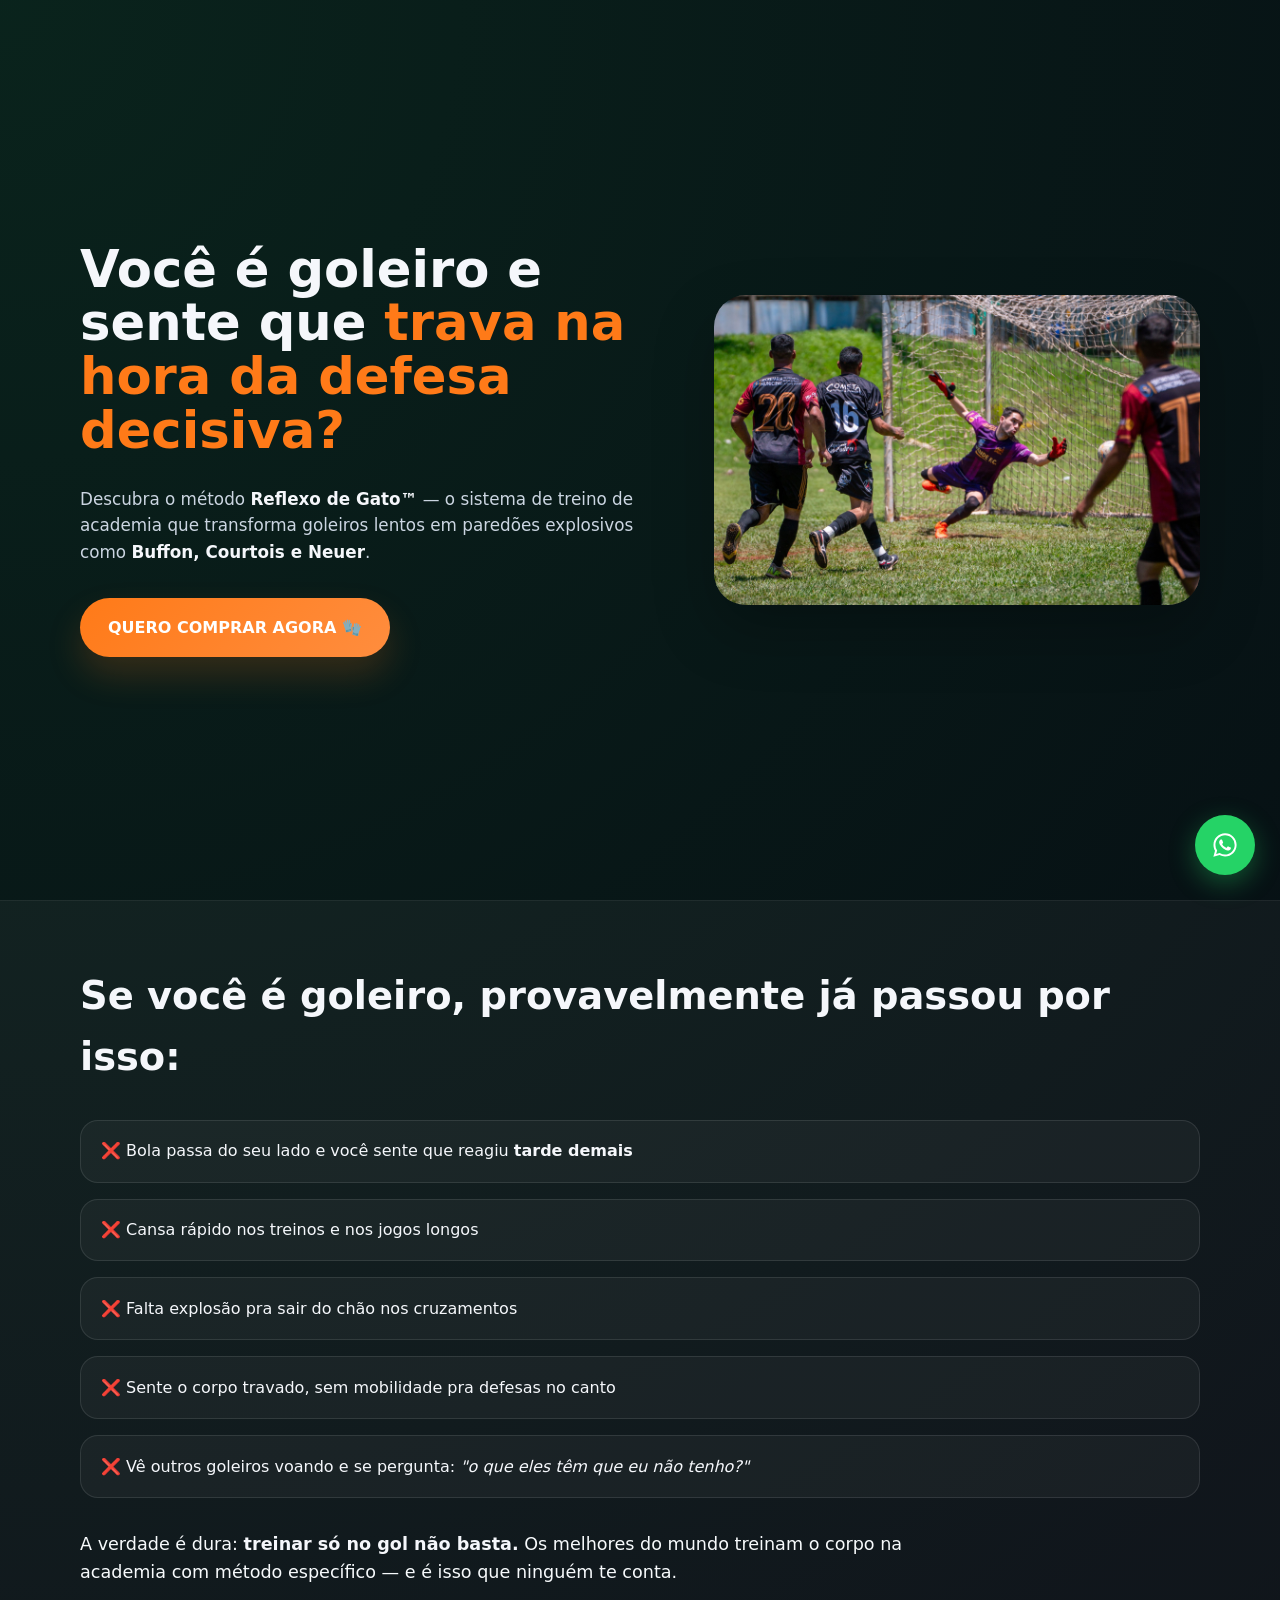
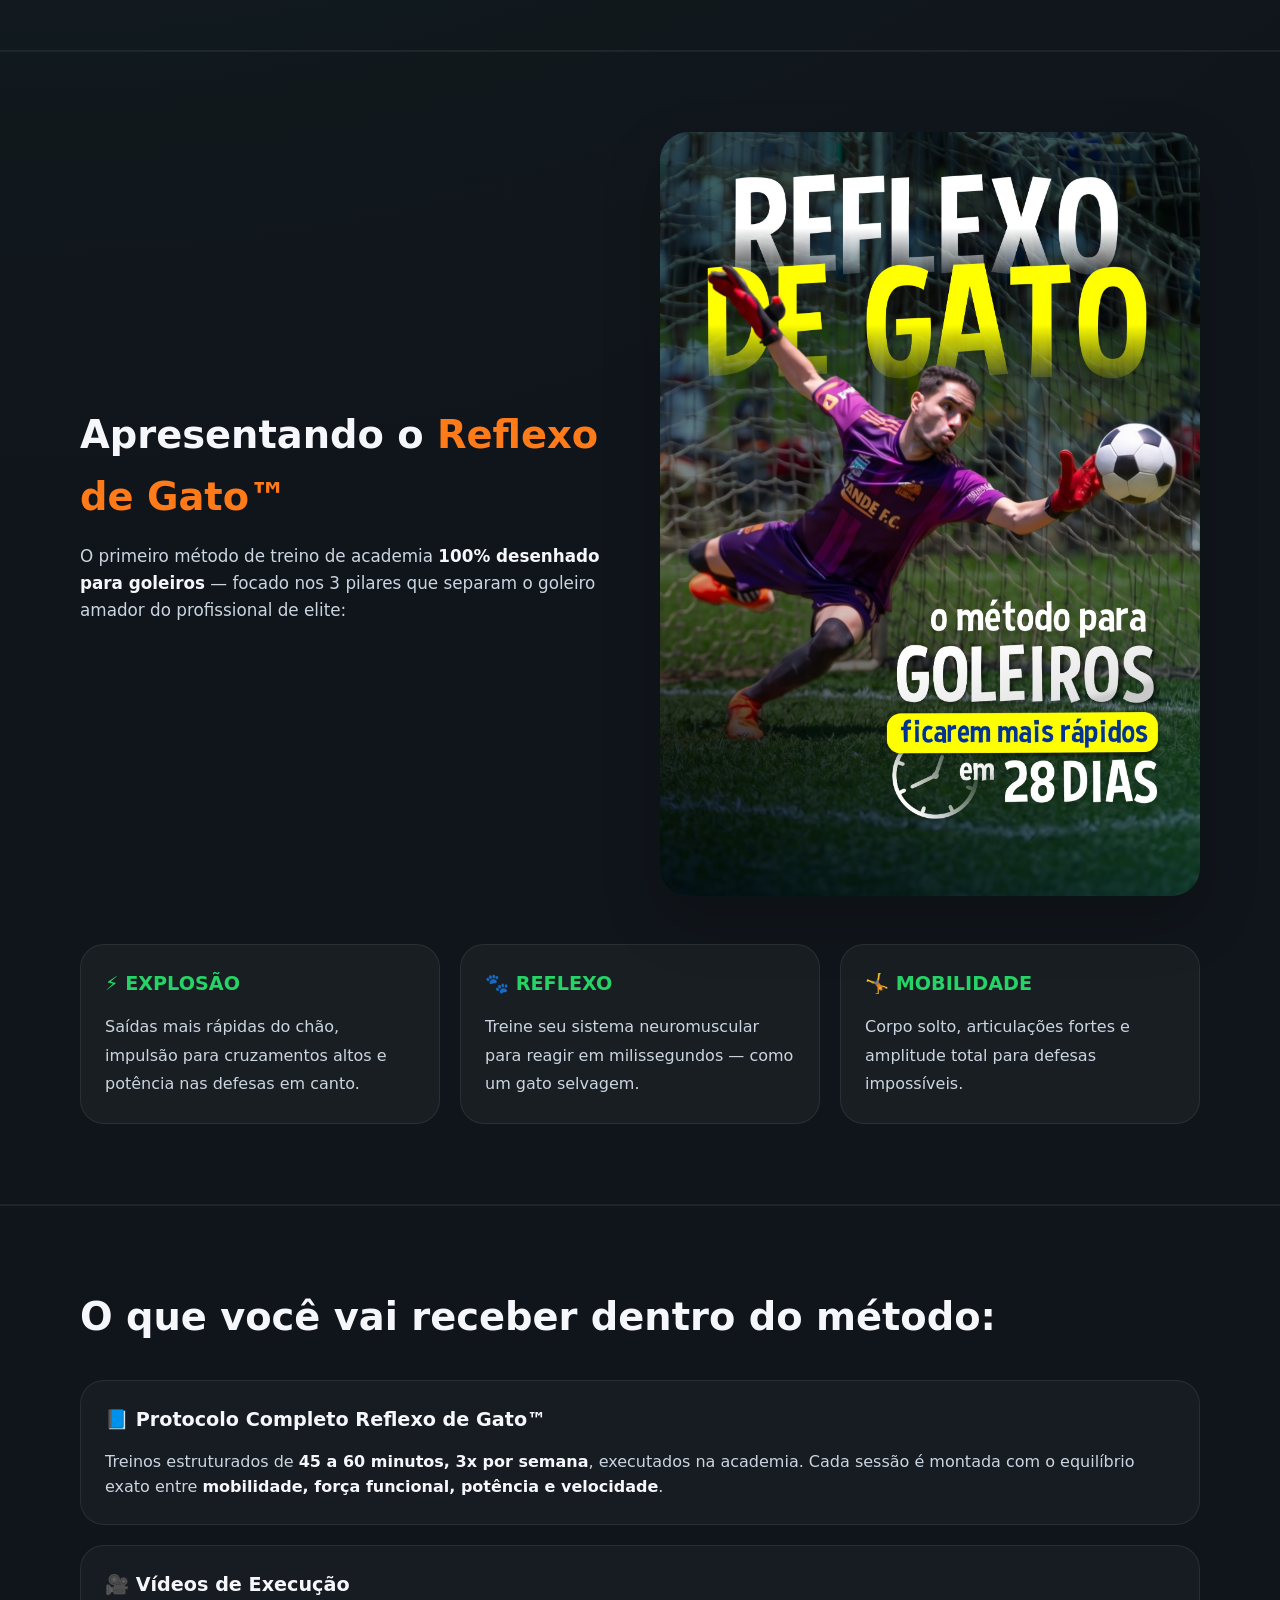
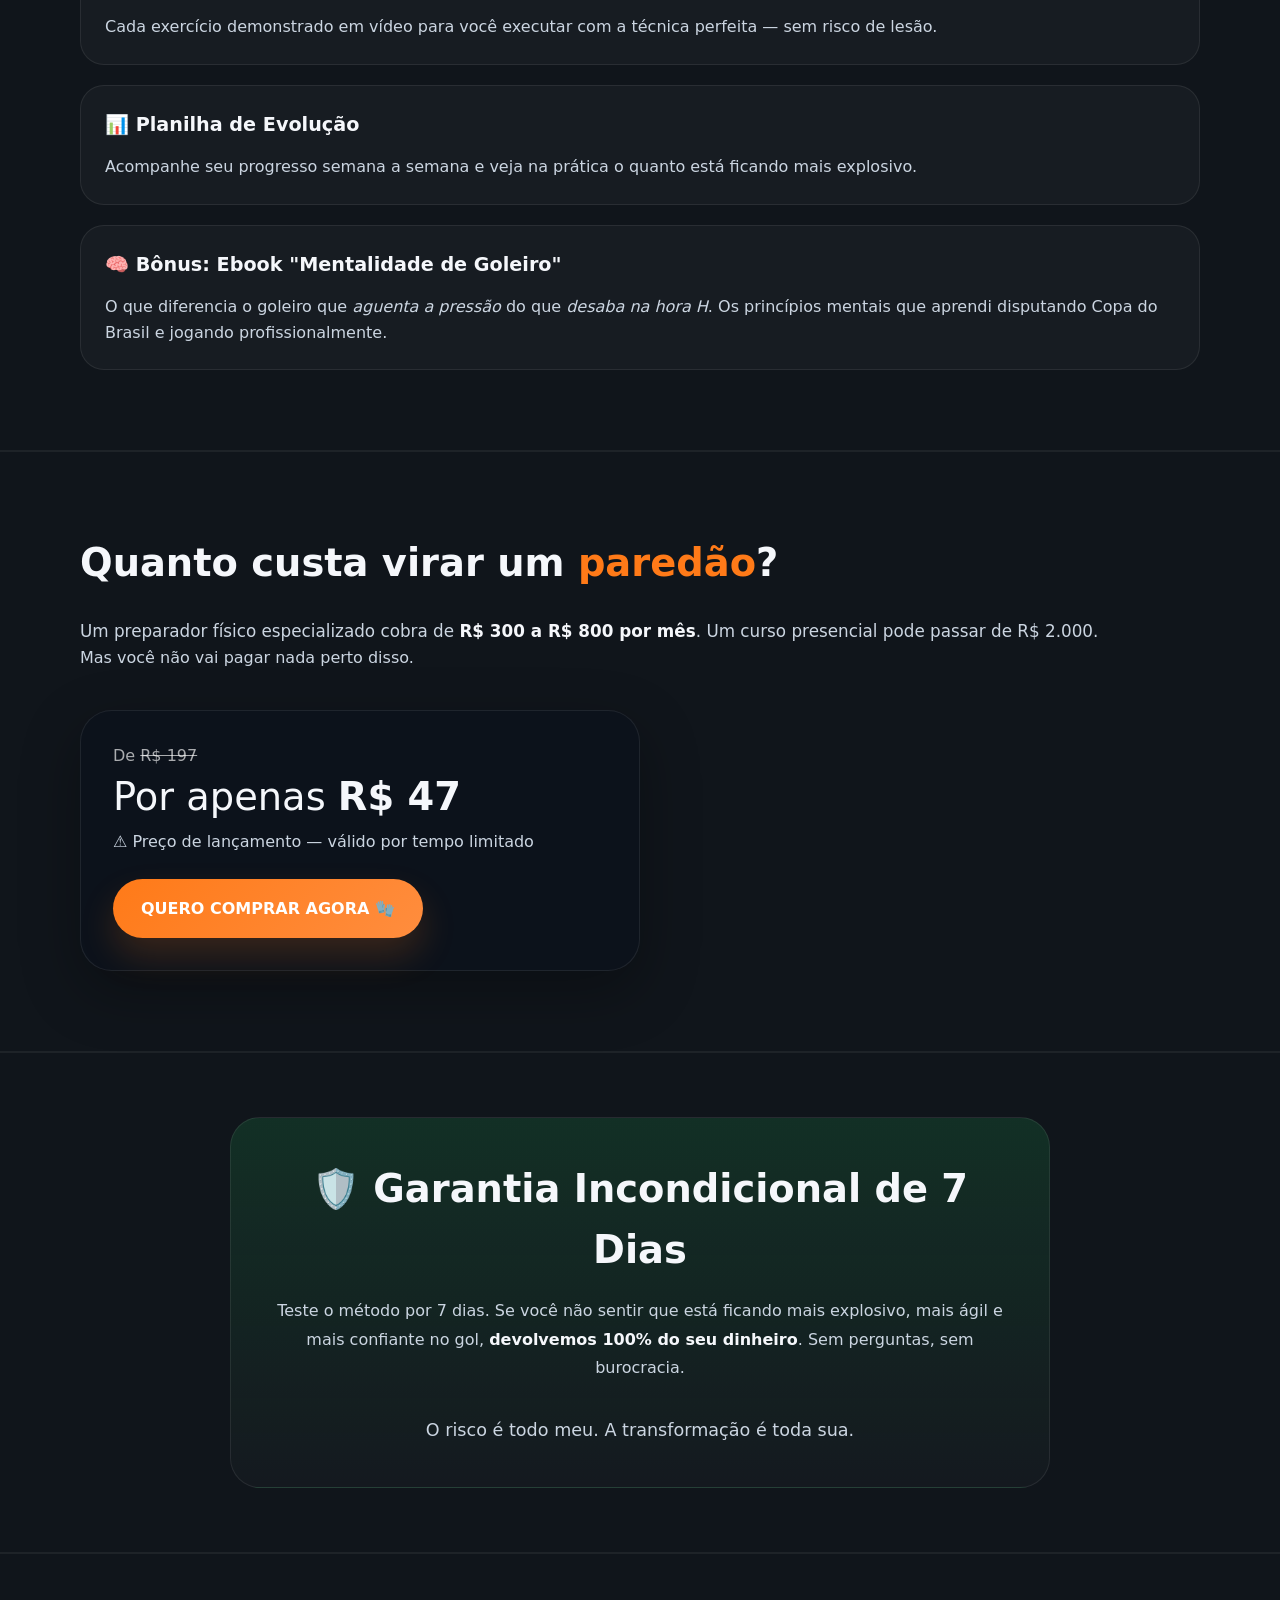
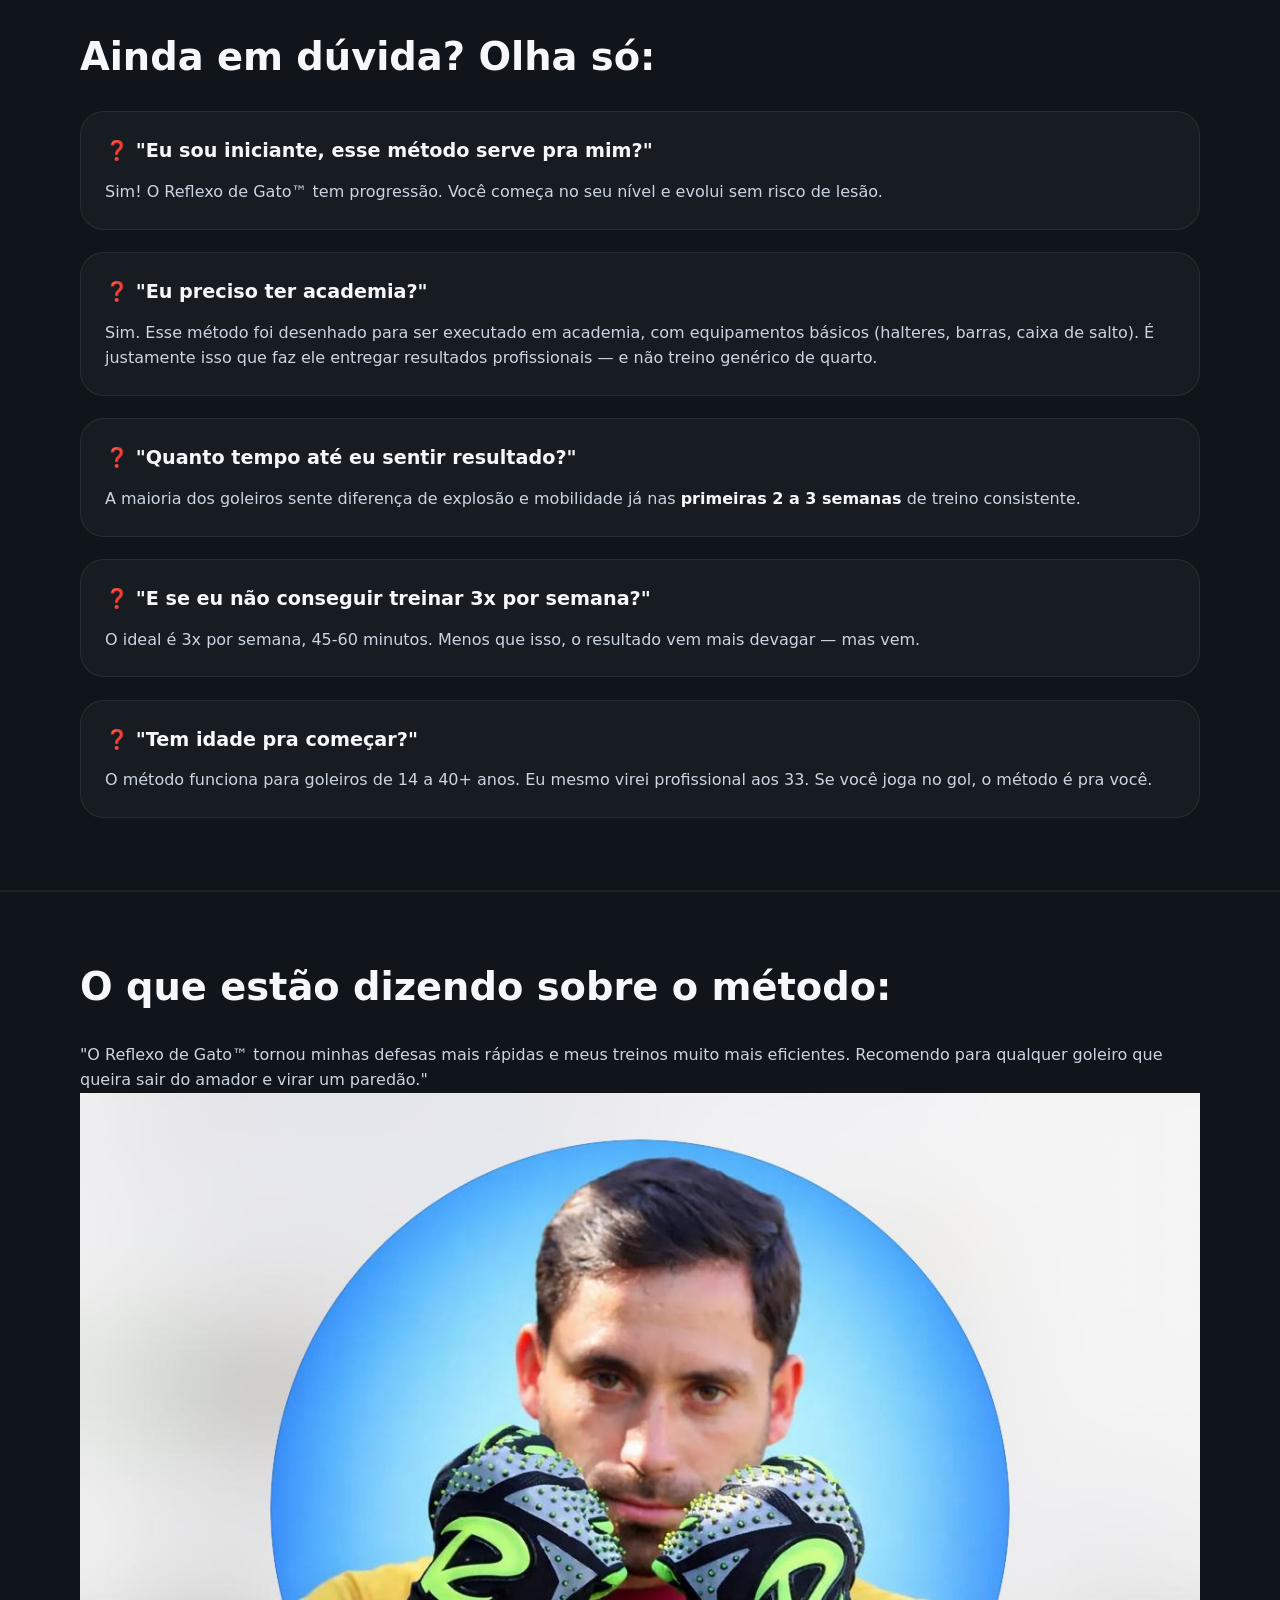
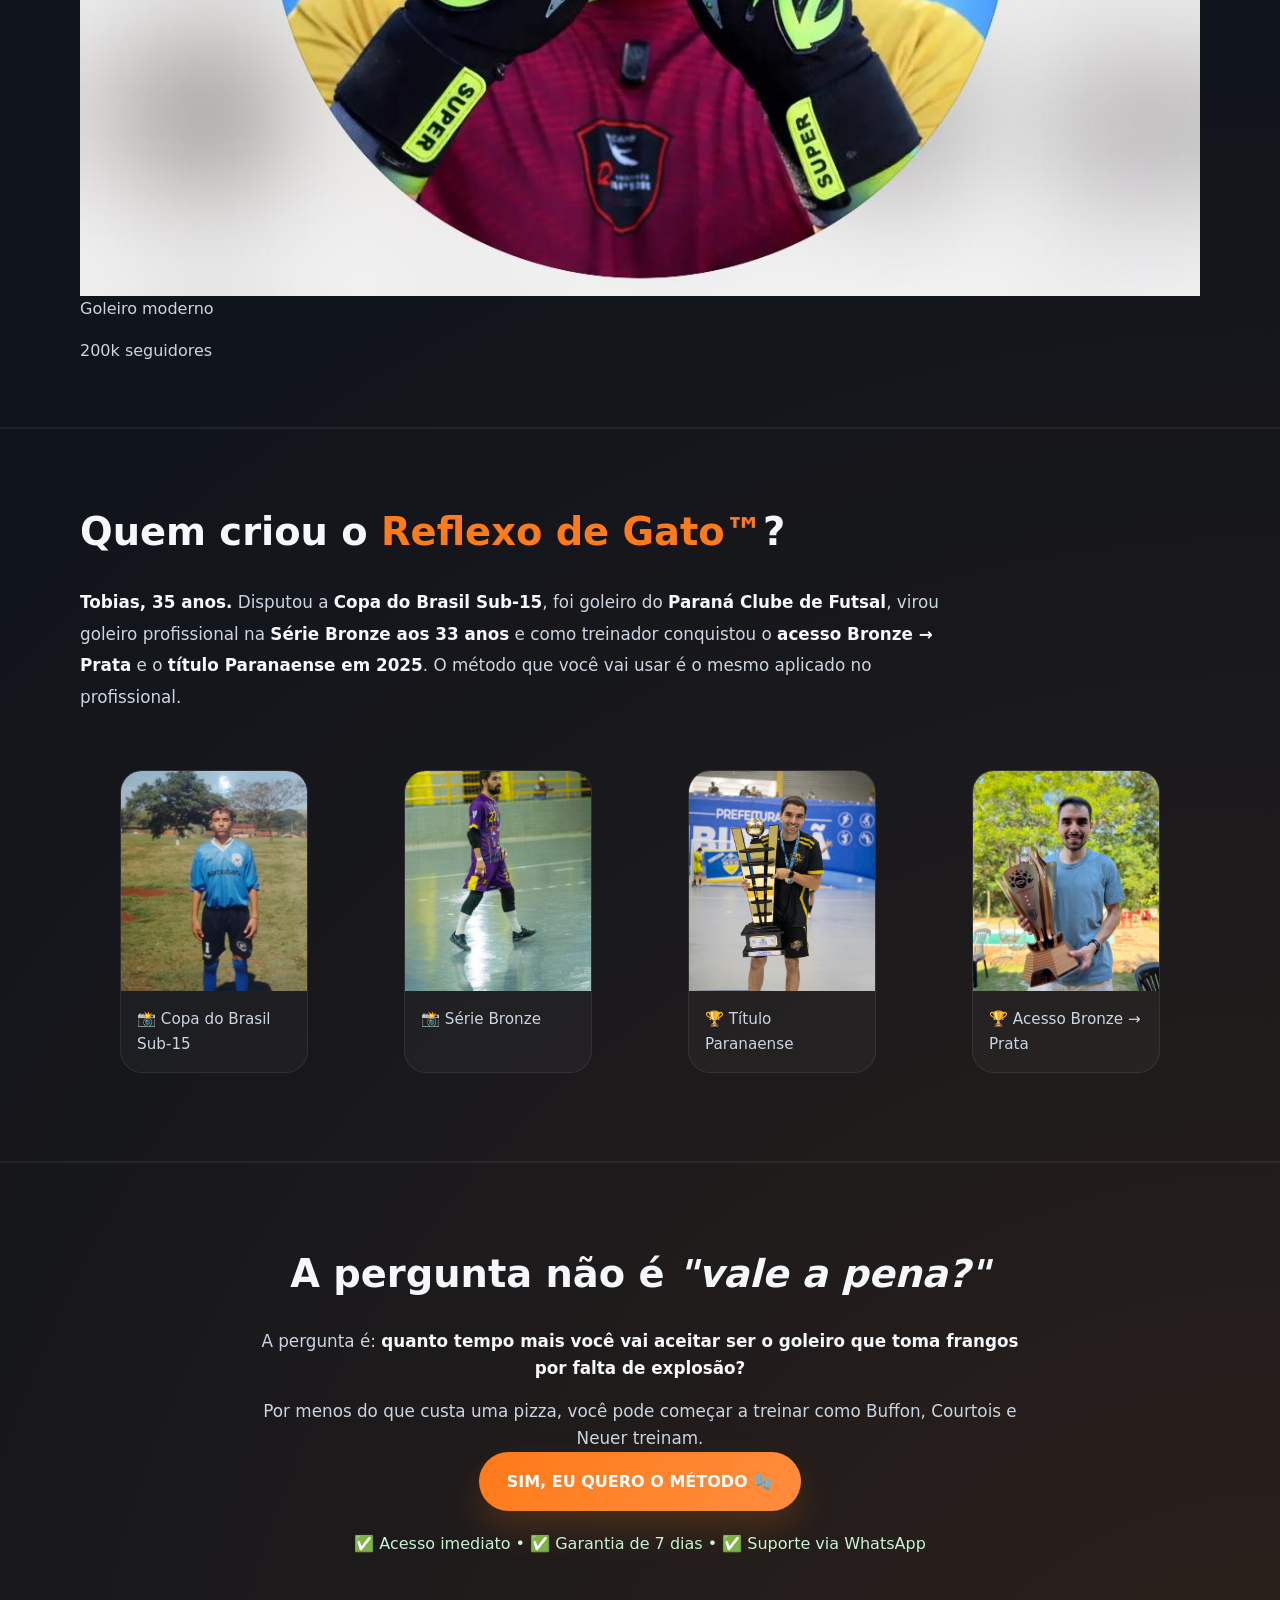
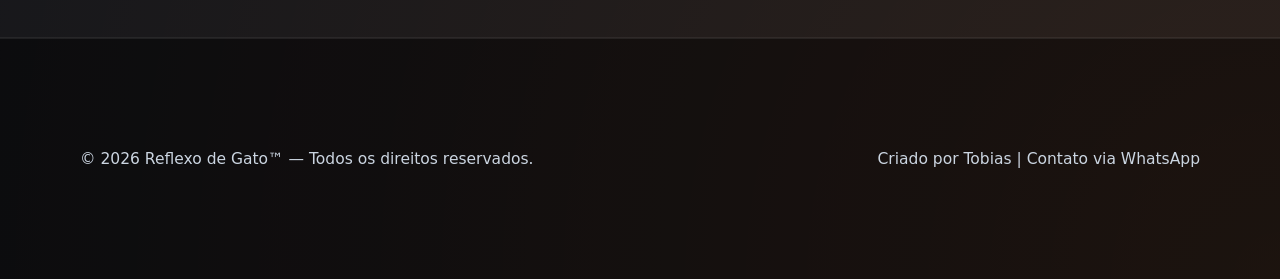
==== commit bc71d859: "Update index.html" ====
--- a/index.html
+++ b/index.html
@@ -40,7 +40,7 @@
                     <a href="#oferta" class="btn-cta-grande">QUERO COMPRAR AGORA 🧤</a>
                 </div>
                 <div class="hero-imagem">
-                    <img src="imagens/tobiasdefendendo.jpg" alt="Tobias defendendo no gol" />
+                    <img src="sitetobias/imagens/tobiasdefendendo.jpg" alt="Tobias defendendo no gol" />
                 </div>
             </div>
         </div>
@@ -70,7 +70,7 @@
                     <p class="lead">O primeiro método de treino de academia <strong>100% desenhado para goleiros</strong> — focado nos 3 pilares que separam o goleiro amador do profissional de elite:</p>
                 </div>
                 <div class="solucao-imagem">
-                    <img src="imagens/reflexodegato.jpg" alt="Reflexo de Gato - método" />
+                    <img src="sitetobias/imagens/reflexodegato.jpg" alt="Reflexo de Gato - método" />
                 </div>
             </div>
             
@@ -184,7 +184,7 @@
                     <p class="depoimento-frase">"O Reflexo de Gato™ tornou minhas defesas mais rápidas e meus treinos muito mais eficientes. Recomendo para qualquer goleiro que queira sair do amador e virar um paredão."</p>
                 </div>
                 <div class="depoimento-autoria">
-                    <img src="imagens/goleiromoderno.jpg" alt="Foto do goleiro moderno" />
+                    <img src="sitetobias/imagens/goleiromoderno.jpg" alt="Foto do goleiro moderno" />
                     <div>
                         <p class="goleiro-moderno-nome">Goleiro moderno</p>
                         <p class="goleiro-moderno-legenda">200k seguidores</p>
@@ -207,19 +207,19 @@
 
             <div class="galeria-varzea">
                 <figure>
-                    <img src="imagens/copadobrasil.jpg" alt="Copa do Brasil Sub-15" />
+                    <img src="sitetobias/imagens/copadobrasil.jpg" alt="Copa do Brasil Sub-15" />
                     <figcaption>📸 Copa do Brasil Sub-15</figcaption>
                 </figure>
                 <figure>
-                    <img src="imagens/tobiasprofissional.jpg" alt="Goleiro profissional" />
+                    <img src="sitetobias/imagens/tobiasprofissional.jpg" alt="Goleiro profissional" />
                     <figcaption>📸 Série Bronze</figcaption>
                 </figure>
                 <figure>
-                    <img src="imagens/tituloparanaensecomotreinador.jpg" alt="Título Paranaense" />
+                    <img src="sitetobias/imagens/tituloparanaensecomotreinador.jpg" alt="Título Paranaense" />
                     <figcaption>🏆 Título Paranaense</figcaption>
                 </figure>
                 <figure>
-                    <img src="imagens/trofeuacesso.jpg" alt="Acesso Bronze para Prata" />
+                    <img src="sitetobias/imagens/trofeuacesso.jpg" alt="Acesso Bronze para Prata" />
                     <figcaption>🏆 Acesso Bronze → Prata</figcaption>
                 </figure>
             </div>
